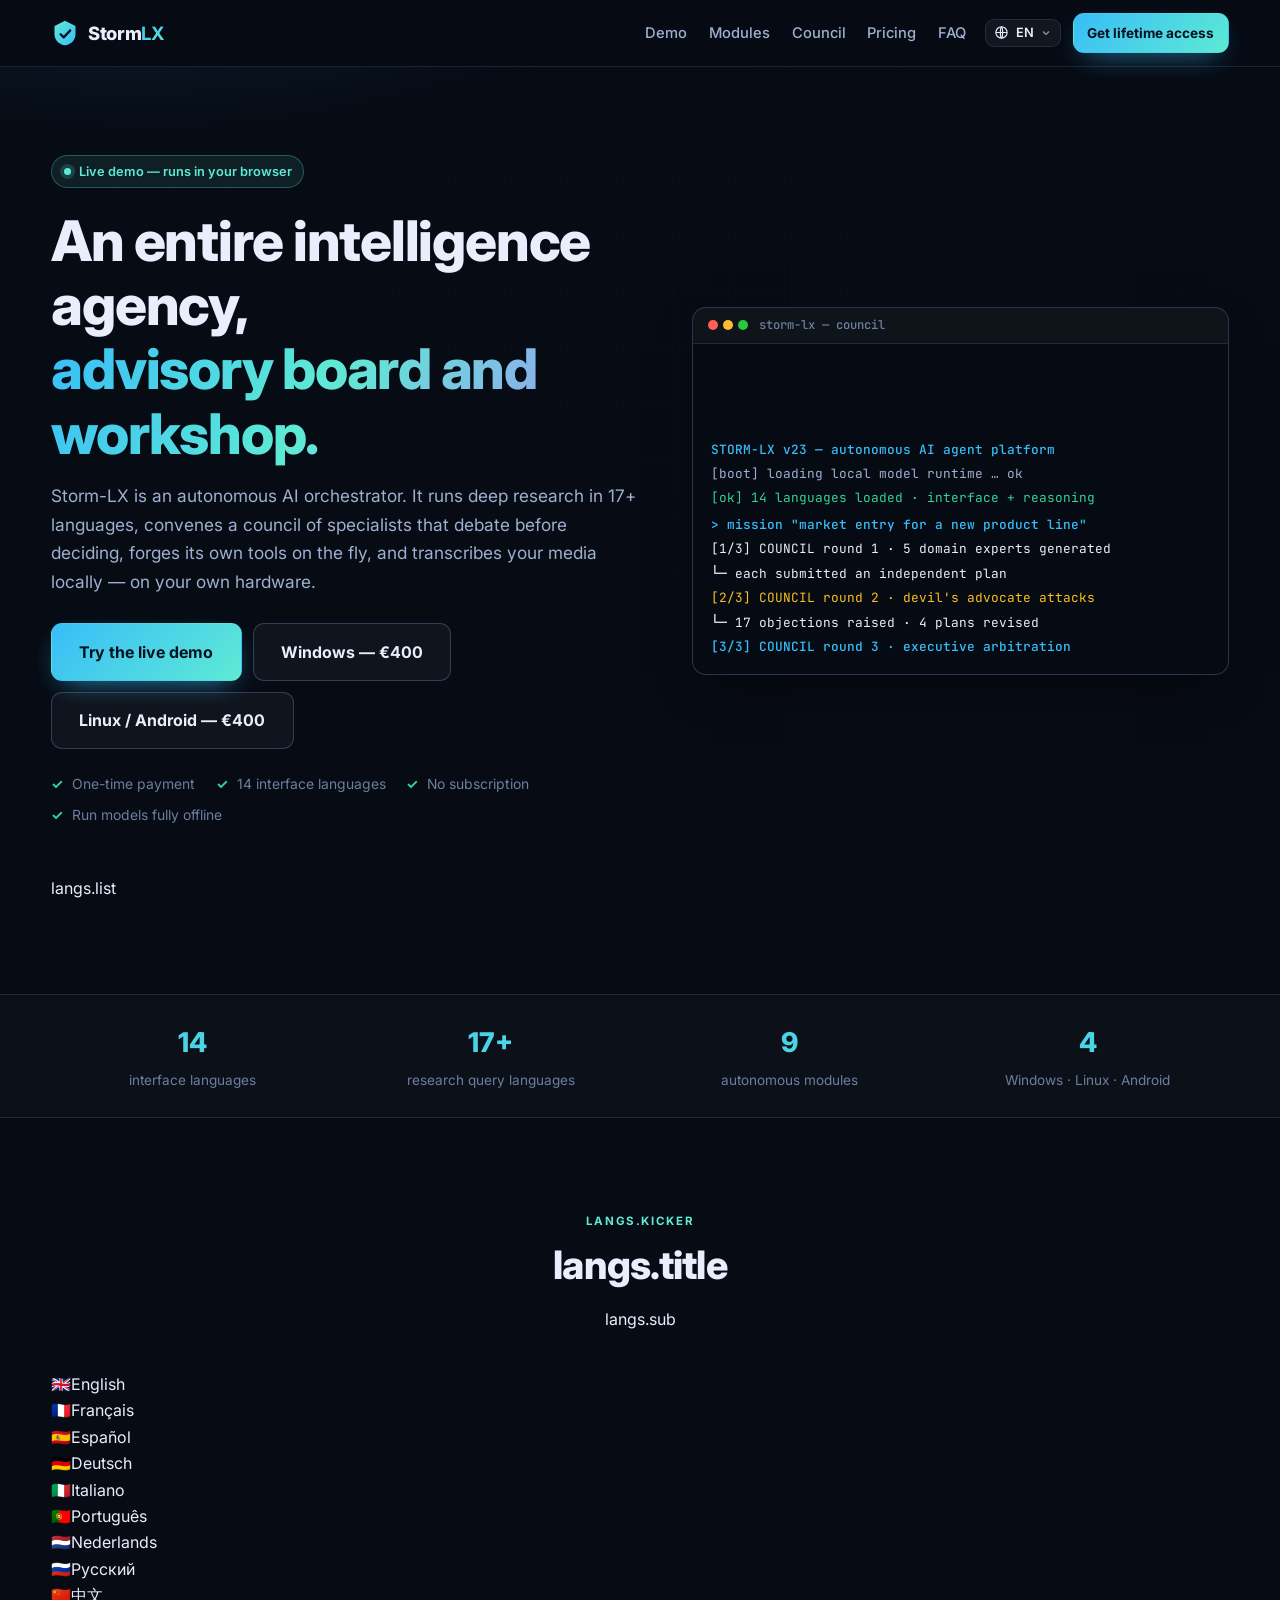
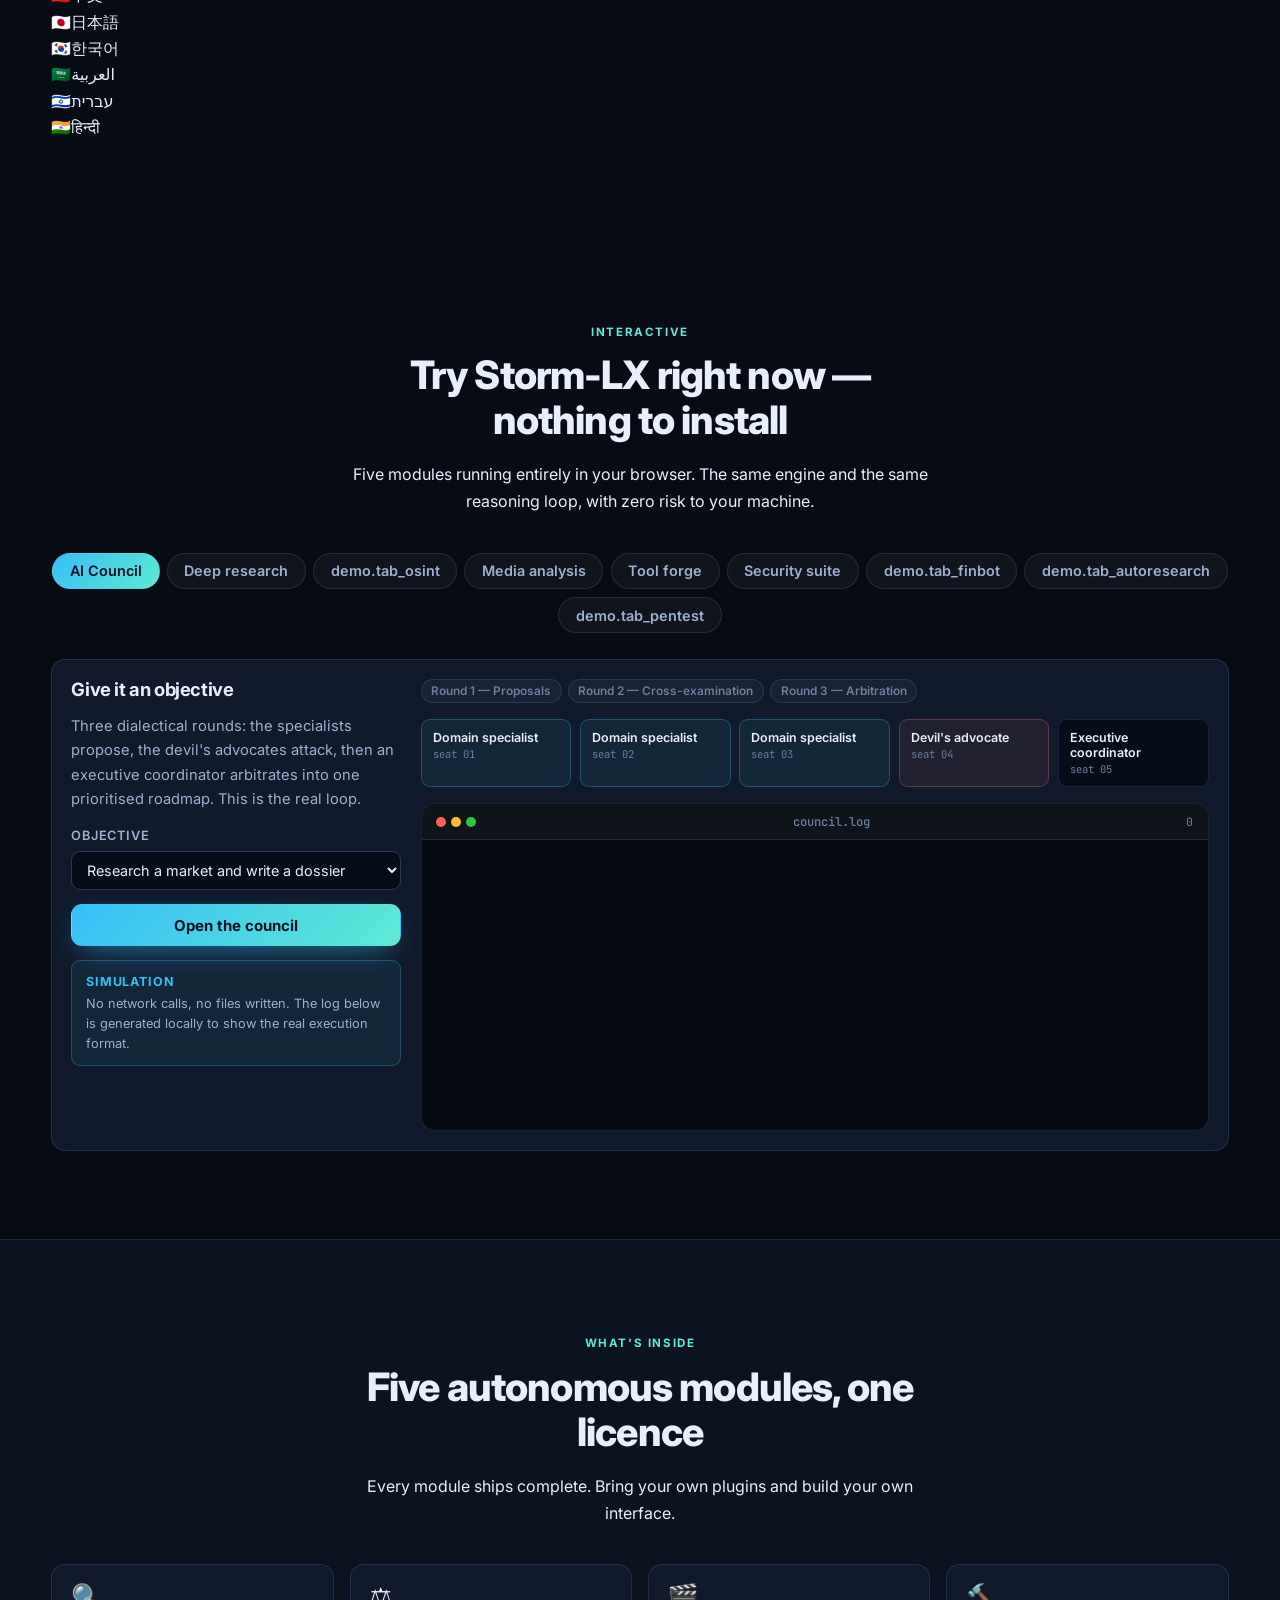
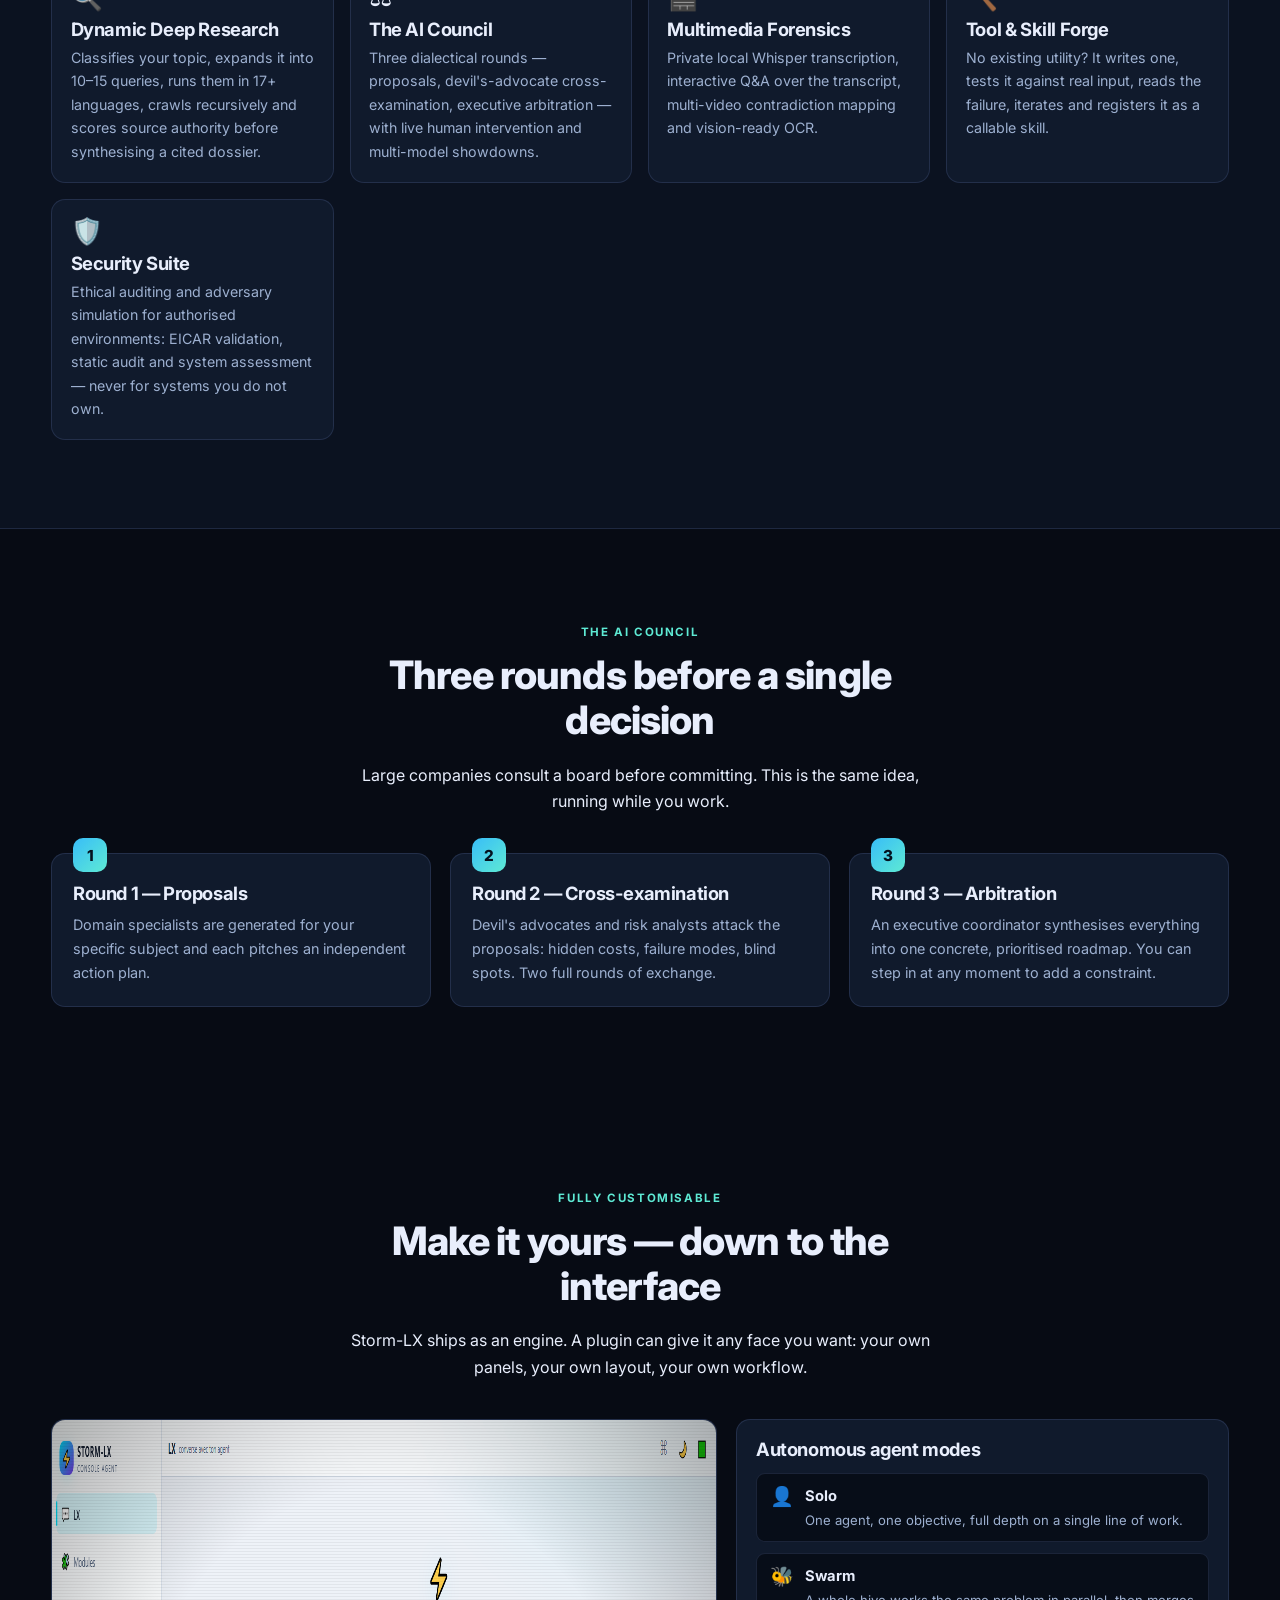
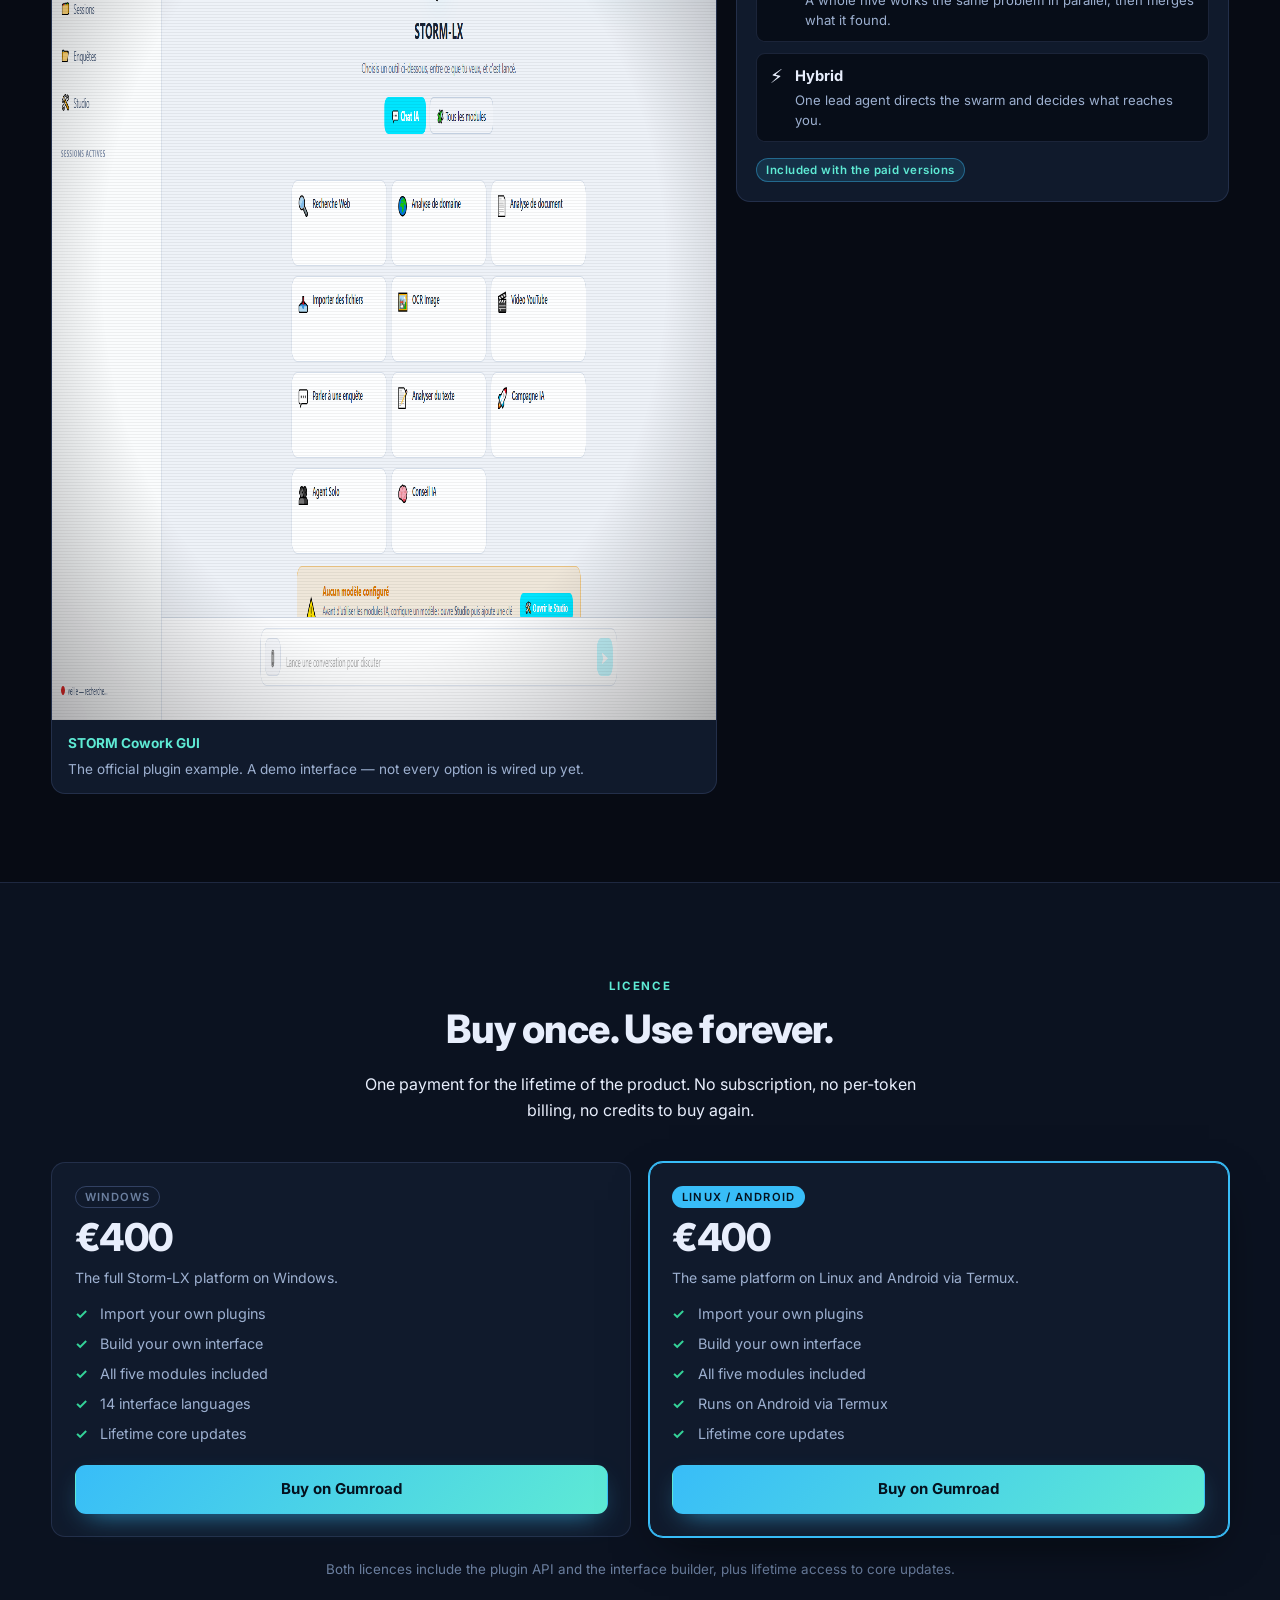
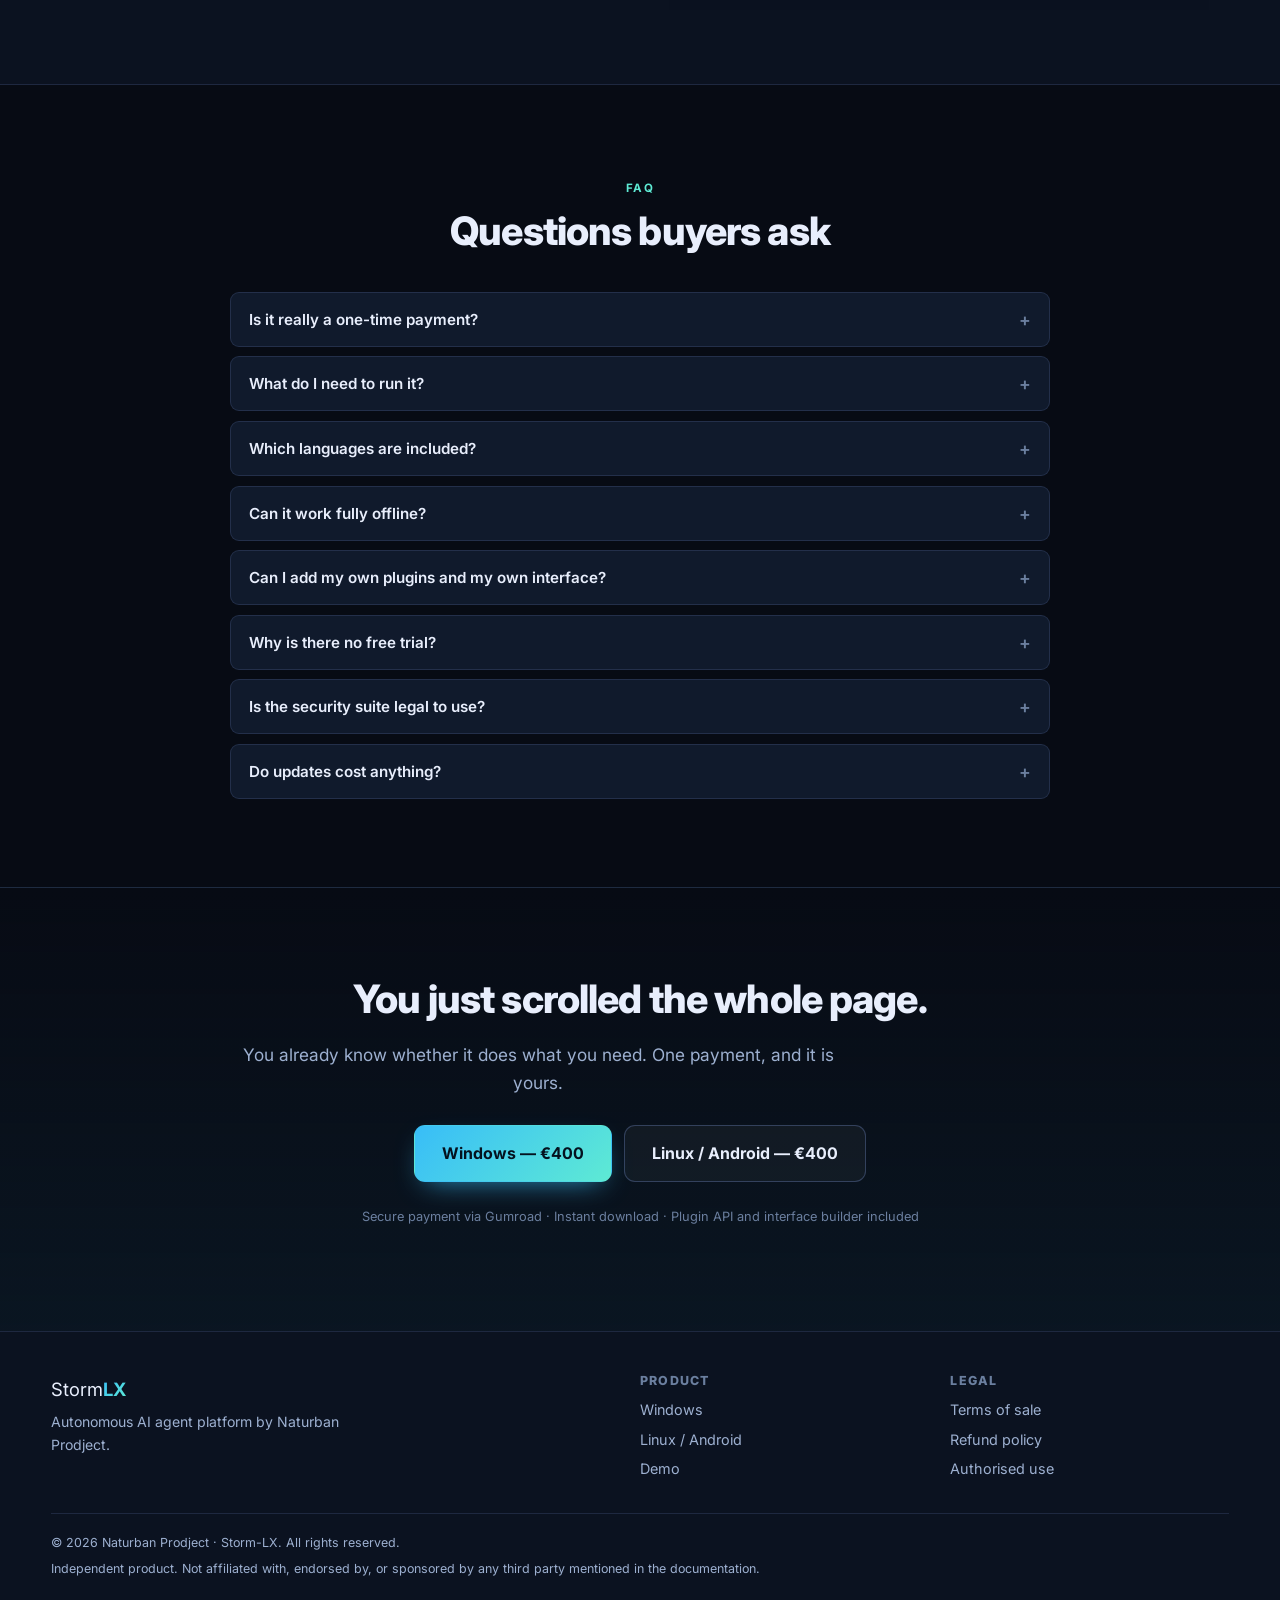
==== index.html @ 86a717bc "Translate new modules in 9 languages, add Karpati/no-fine-tuning copy and FAQ" ====
<!DOCTYPE html>
<html lang="en" dir="ltr">
<head>
<meta charset="utf-8">
<meta name="viewport" content="width=device-width, initial-scale=1, viewport-fit=cover">
<title>Storm-LX — Autonomous AI Agent Platform | Live Web Demo</title>
<meta name="description" content="Try Storm-LX in your browser: AI Council debates, deep research, transcript analysis and AV validation. 14 interface languages. One-time licence, Windows, Linux and Android.">
<meta name="theme-color" content="#070b14">
<link rel="canonical" href="https://storm-lx-demo.fdxc322.workers.dev/">

<meta property="og:type" content="website">
<meta property="og:title" content="Storm-LX — Autonomous AI Agent Platform">
<meta property="og:description" content="An autonomous AI orchestrator that researches, forges its own tools, transcribes and audits. 14 languages. Try the live web demo.">
<meta property="og:url" content="https://storm-lx-demo.fdxc322.workers.dev/">
<meta property="og:image" content="https://storm-lx-demo.fdxc322.workers.dev/assets/img/og.svg">
<meta name="twitter:card" content="summary_large_image">
<meta name="twitter:image" content="https://storm-lx-demo.fdxc322.workers.dev/assets/img/og.svg">

<script type="application/ld+json">
{
  "@context": "https://schema.org",
  "@type": "Product",
  "name": "Storm-LX — Autonomous AI Agent Platform",
  "description": "An autonomous AI orchestrator that researches, deliberates, forges tools, transcribes and audits media. 14 interface languages. Multi-agent modes Solo/Swarm/Hybrid. Plugin API.",
  "brand": { "@type": "Brand", "name": "Storm-LX" },
  "offers": {
    "@type": "Offer",
    "price": "400.00",
    "priceCurrency": "EUR",
    "availability": "https://schema.org/InStock",
    "url": "https://fdxcube.gumroad.com/l/zqgijq"
  },
  "aggregateRating": {
    "@type": "AggregateRating",
    "ratingValue": "5",
    "reviewCount": "1"
  }
}
</script>
<link rel="icon" href="assets/img/favicon.svg" type="image/svg+xml">
<link rel="preconnect" href="https://fonts.googleapis.com">
<link rel="preconnect" href="https://fonts.gstatic.com" crossorigin>
<link href="https://fonts.googleapis.com/css2?family=Inter:wght@400;500;600;700;800&family=JetBrains+Mono:wght@400;500&display=swap" rel="stylesheet">
<link rel="stylesheet" href="assets/css/style.css">

<script type="application/ld+json">
{
  "@context": "https://schema.org",
  "@type": "SoftwareApplication",
  "name": "Storm-LX",
  "applicationCategory": "DeveloperApplication",
  "operatingSystem": "Windows, Linux, Android (Termux)",
  "description": "Autonomous AI agent platform: deep research, AI Council, tool forge, multimedia transcription and authorised security auditing.",
  "offers": { "@type": "Offer", "price": "400", "priceCurrency": "EUR" }
}
</script>
</head>
<body>

<a class="skip" href="#demo">Skip to demo</a>

<!-- ============ HEADER ============ -->
<header class="site-header" id="top">
  <div class="wrap header-inner">
    <a class="brand" href="#top">
      <span class="brand-mark" aria-hidden="true">
        <svg viewBox="0 0 32 32" width="28" height="28"><path d="M16 2 4 8v9c0 7 5 12 12 13 7-1 12-6 12-13V8L16 2Z" fill="url(#g)"/><path d="M11 17.5 14.5 21 22 13" stroke="#04121f" stroke-width="2.6" fill="none" stroke-linecap="round" stroke-linejoin="round"/><defs><linearGradient id="g" x1="0" y1="0" x2="1" y2="1"><stop offset="0" stop-color="#5eead4"/><stop offset="1" stop-color="#38bdf8"/></linearGradient></defs></svg>
      </span>
      <span class="brand-text">Storm<b>LX</b></span>
    </a>

    <nav class="nav" id="nav">
      <a href="#demo" data-i18n="nav.demo">Demo</a>
      <a href="#modules" data-i18n="nav.modules">Modules</a>
      <a href="#council" data-i18n="nav.council">Council</a>
      <a href="#pricing" data-i18n="nav.pricing">Pricing</a>
      <a href="#faq" data-i18n="nav.faq">FAQ</a>
    </nav>

    <div class="header-actions">
      <!-- 14 languages: compact dropdown so it never overflows -->
      <div class="langdd" id="langDD">
        <button type="button" class="langdd-btn" id="langBtn" aria-haspopup="true" aria-expanded="false">
          <svg viewBox="0 0 24 24" width="15" height="15" fill="none" stroke="currentColor" stroke-width="1.8"><circle cx="12" cy="12" r="9"/><path d="M3 12h18M12 3c2.5 2.7 2.5 15.3 0 18M12 3c-2.5 2.7-2.5 15.3 0 18"/></svg>
          <span id="langNow">EN</span>
          <svg class="chev" viewBox="0 0 24 24" width="12" height="12" fill="none" stroke="currentColor" stroke-width="2.4"><path d="m6 9 6 6 6-6"/></svg>
        </button>
        <div class="langdd-menu" id="langMenu" role="menu" hidden></div>
      </div>
      <a class="btn btn-primary btn-sm" href="#pricing" data-i18n="nav.buy">Get lifetime access</a>
    </div>

    <button class="burger" id="burger" aria-label="Menu" aria-expanded="false"><span></span><span></span><span></span></button>
  </div>
</header>

<!-- ============ HERO ============ -->
<section class="hero">
  <div class="hero-glow" aria-hidden="true"></div>
  <div class="hero-grid" aria-hidden="true"></div>
  <div class="wrap hero-inner">
    <div class="hero-copy">
      <span class="pill"><span class="dot"></span> <span data-i18n="hero.badge">Live demo — runs in your browser</span></span>
      <h1>
        <span data-i18n="hero.title1">An entire intelligence agency,</span>
        <span class="grad" data-i18n="hero.title2">advisory board and workshop.</span>
      </h1>
      <p class="lede" data-i18n="hero.lede">Storm-LX is an autonomous AI orchestrator. It runs deep research in 17+ languages, convenes a council of specialists that debate before deciding, forges its own tools on the fly, and transcribes your media locally — on your own hardware.</p>
      <div class="hero-cta">
        <a class="btn btn-primary btn-lg" href="#demo" data-i18n="hero.cta1">Try the live demo</a>
        <a class="btn btn-ghost btn-lg" href="https://fdxcube.gumroad.com/l/zqgijq" target="_blank" rel="noopener">Windows — €400</a>
        <a class="btn btn-ghost btn-lg" href="https://fdxcube.gumroad.com/l/dtcjyf" target="_blank" rel="noopener">Linux / Android — €400</a>
      </div>
      <ul class="hero-badges">
        <li data-i18n="hero.b1">One-time payment</li>
        <li data-i18n="hero.b2">14 interface languages</li>
        <li data-i18n="hero.b3">No subscription</li>
        <li data-i18n="hero.b4">Run models fully offline</li>
      </ul>
    </div>

    <div class="hero-term" aria-hidden="true">
      <div class="term-window">
        <div class="term-bar">
          <span class="tb-dots"><i></i><i></i><i></i></span>
          <span class="tb-title">storm-lx — council</span>
        </div>
        <div class="term-body" id="heroTerm"></div>
      </div>
    </div>
    <p class="lang-list" data-i18n="langs.list">The 14 supported interface languages: English, Français, Español, Deutsch, Italiano, Português, Nederlands, Русский, 中文, 日本語, 한국어, العربية, עברית, हिन्दी.</p>
  </div>
</section>

<!-- ============ TRUST BAR ============ -->
<section class="trust">
  <div class="wrap trust-inner">
    <div class="trust-item"><strong>14</strong><span data-i18n="trust.langs">interface languages</span></div>
    <div class="trust-item"><strong>17+</strong><span data-i18n="trust.query">research query languages</span></div>
    <div class="trust-item"><strong>9</strong><span data-i18n="trust.mods">demo modules</span></div>
    <div class="trust-item"><strong>4</strong><span data-i18n="trust.os">Windows · Linux · Android</span></div>
  </div>
</section>

<!-- ============ LANGUAGES ============ -->
<section class="section" id="langs">
  <div class="wrap">
    <header class="section-head">
      <span class="kicker" data-i18n="langs.kicker">Storm-LX speaks your language</span>
      <h2 data-i18n="langs.title">14 interface languages — yours is one of them</h2>
      <p data-i18n="langs.sub">Every interface string is natively translated. No machine translation, no leftovers.</p>
    </header>
    <div class="lang-grid">
      <div class="lang-card"><span class="lang-flag">🇬🇧</span><span class="lang-native">English</span></div>
      <div class="lang-card"><span class="lang-flag">🇫🇷</span><span class="lang-native">Français</span></div>
      <div class="lang-card"><span class="lang-flag">🇪🇸</span><span class="lang-native">Español</span></div>
      <div class="lang-card"><span class="lang-flag">🇩🇪</span><span class="lang-native">Deutsch</span></div>
      <div class="lang-card"><span class="lang-flag">🇮🇹</span><span class="lang-native">Italiano</span></div>
      <div class="lang-card"><span class="lang-flag">🇵🇹</span><span class="lang-native">Português</span></div>
      <div class="lang-card"><span class="lang-flag">🇳🇱</span><span class="lang-native">Nederlands</span></div>
      <div class="lang-card"><span class="lang-flag">🇷🇺</span><span class="lang-native">Русский</span></div>
      <div class="lang-card"><span class="lang-flag">🇨🇳</span><span class="lang-native">中文</span></div>
      <div class="lang-card"><span class="lang-flag">🇯🇵</span><span class="lang-native">日本語</span></div>
      <div class="lang-card"><span class="lang-flag">🇰🇷</span><span class="lang-native">한국어</span></div>
      <div class="lang-card"><span class="lang-flag">🇸🇦</span><span class="lang-native">العربية</span></div>
      <div class="lang-card"><span class="lang-flag">🇮🇱</span><span class="lang-native">עברית</span></div>
      <div class="lang-card"><span class="lang-flag">🇮🇳</span><span class="lang-native">हिन्दी</span></div>
    </div>
  </div>
</section>

<!-- ============ LIVE DEMO ============ -->
<section class="section" id="demo">
  <div class="wrap">
    <header class="section-head">
      <span class="kicker" data-i18n="demo.kicker">Interactive</span>
      <h2 data-i18n="demo.title">Try Storm-LX right now — nothing to install</h2>
      <p data-i18n="demo.sub">Nine modules running entirely in your browser. The same engine and the same reasoning loop, with zero risk to your machine.</p>
    </header>

    <div class="tabs" role="tablist" id="demoTabs">
      <button class="tab active" role="tab" data-tab="council" data-i18n="demo.tab1">AI Council</button>
      <button class="tab" role="tab" data-tab="research" data-i18n="demo.tab2">Deep research</button>
      <button class="tab" role="tab" data-tab="osint" data-i18n="demo.tab_osint">OSINT tools</button>
      <button class="tab" role="tab" data-tab="media" data-i18n="demo.tab3">Media analysis</button>
      <button class="tab" role="tab" data-tab="forge" data-i18n="demo.tab4">Tool forge</button>
      <button class="tab" role="tab" data-tab="security" data-i18n="demo.tab5">Security suite</button>
      <button class="tab" role="tab" data-tab="finbot" data-i18n="demo.tab_finbot">FinBot</button>
      <button class="tab" role="tab" data-tab="autoresearch" data-i18n="demo.tab_autoresearch">AutoResearch</button>
      <button class="tab" role="tab" data-tab="pentest" data-i18n="demo.tab_pentest">Pentest Trainer</button>
    </div>

    <!-- ---- AI COUNCIL ---- -->
    <div class="panel active" id="panel-council">
      <div class="panel-grid">
        <div class="panel-side">
          <h3 data-i18n="council.h3">Give it an objective</h3>
          <p class="muted" data-i18n="council.p">Three dialectical rounds: the specialists propose, the devil's advocates attack, then an executive coordinator arbitrates into one prioritised roadmap. This is the real loop.</p>
          <label class="field">
            <span data-i18n="council.label">Objective</span>
            <select id="councilSelect">
              <option value="research" data-i18n="council.o1">Research a market and write a dossier</option>
              <option value="audit" data-i18n="council.o2">Audit a system and rank the risks</option>
              <option value="media" data-i18n="council.o3">Analyse a recording and prepare a brief</option>
              <option value="spend" data-i18n="council.o4">Decide on a budget allocation</option>
            </select>
          </label>
          <button class="btn btn-primary btn-block" id="runCouncil" data-i18n="council.run">Open the council</button>
          <div class="note note-info">
            <strong data-i18n="council.noteTitle">Simulation</strong>
            <span data-i18n="council.note">No network calls, no files written. The log below is generated locally to show the real execution format.</span>
          </div>
        </div>
        <div class="panel-main">
          <div class="round-strip" id="roundStrip"></div>
          <div class="council" id="councilCards"></div>
          <div class="log-window">
            <div class="log-bar"><span class="tb-dots"><i></i><i></i><i></i></span><span class="tb-title">council.log</span><span class="log-count" id="logCount">0</span></div>
            <div class="log-body" id="councilLog" aria-live="polite"></div>
          </div>
        </div>
      </div>
    </div>

    <!-- ---- DEEP RESEARCH ---- -->
    <div class="panel" id="panel-research">
      <div class="panel-grid">
        <div class="panel-side">
          <h3 data-i18n="research.h3">Research that never loops</h3>
          <p class="muted" data-i18n="research.p">Storm-LX classifies the domain, expands your question into 10–15 specialised queries, translates them into 17+ languages, crawls recursively, then scores authority and strips duplicates.</p>
          <label class="field">
            <span data-i18n="research.label">Topic or domain</span>
            <input type="text" id="researchTarget" value="renewable energy subsidies" spellcheck="false">
          </label>
          <button class="btn btn-primary btn-block" id="runResearch" data-i18n="research.run">Start research</button>
          <div class="note note-warn">
            <strong data-i18n="research.noteTitle">Fictional data</strong>
            <span data-i18n="research.note">Results below are randomly generated placeholders so the demo stays offline and lawful. The desktop version queries live sources.</span>
          </div>
        </div>
        <div class="panel-main">
          <div class="pipeline" id="pipeline"></div>
          <div class="osint-out" id="researchOut"></div>
        </div>
      </div>
    </div>

    <!-- ---- MEDIA ---- -->
    <div class="panel" id="panel-media">
      <div class="panel-grid">
        <div class="panel-side">
          <h3 data-i18n="media.h3">Real transcript analysis</h3>
          <p class="muted" data-i18n="media.p">Paste any transcript and the statistics below are computed for real in your browser. In the desktop build this is where you drop an audio or video file and Whisper transcribes it locally.</p>
          <label class="field">
            <span data-i18n="media.label">Transcript</span>
            <textarea id="mediaInput" rows="9" spellcheck="false"></textarea>
          </label>
          <button class="btn btn-primary btn-block" id="runMedia" data-i18n="media.run">Analyse transcript</button>
          <button class="btn btn-ghost btn-block" id="speakMedia" data-i18n="media.speak">▶ Read it aloud</button>
          <button class="btn btn-ghost btn-block" id="stopMedia" disabled data-i18n="media.stop">■ Stop</button>
          <button class="btn btn-ghost btn-block" id="mediaSample" data-i18n="media.sample">Load sample</button>
        </div>
        <div class="panel-main">
          <div class="media-stats" id="mediaStats"></div>
          <div class="script-box"><div class="log-bar"><span class="tb-title">analysis</span></div><div id="mediaReport" class="script"></div></div>
        </div>
      </div>
    </div>

    <!-- ---- TOOL FORGE ---- -->
    <div class="panel" id="panel-forge">
      <div class="panel-grid">
        <div class="panel-side">
          <h3 data-i18n="forge.h3">It builds its own tools</h3>
          <p class="muted" data-i18n="forge.p">Need a parser or an automation script that does not exist? Storm-LX writes it, runs it against real input, reads the failure output, and iterates until it works — then registers it.</p>
          <label class="field">
            <span data-i18n="forge.label">Tool you need</span>
            <input type="text" id="forgeTarget" value="parse a bank statement PDF into CSV" spellcheck="false">
          </label>
          <button class="btn btn-primary btn-block" id="runForge" data-i18n="forge.run">Forge the tool</button>
          <div class="note note-info">
            <strong data-i18n="forge.noteTitle">Simulation</strong>
            <span data-i18n="forge.note">Nothing is compiled or executed here. The log shows the real write / test / repair / register sequence.</span>
          </div>
        </div>
        <div class="panel-main">
          <div class="forge-stage" id="forgeStage"></div>
          <div class="log-window">
            <div class="log-bar"><span class="tb-dots"><i></i><i></i><i></i></span><span class="tb-title">forge.log</span></div>
            <div class="log-body" id="forgeLog" aria-live="polite"></div>
          </div>
        </div>
      </div>
    </div>

    <!-- ---- SECURITY ---- -->
    <div class="panel" id="panel-security">
      <div class="panel-grid">
        <div class="panel-side">
          <h3 data-i18n="sec.h3">Prove your defences react</h3>
          <p class="muted" data-i18n="sec.p">The suite ships an EICAR generator: the 68-byte industry-standard string every compliant antivirus must detect. The hash below is computed live, in this page, right now.</p>
          <button class="btn btn-primary btn-block" id="runEicar" data-i18n="sec.run">Compute test vector</button>
          <div class="note note-safe">
            <strong data-i18n="sec.noteTitle">100% harmless</strong>
            <span data-i18n="sec.note">The EICAR string contains no malicious code. It exists precisely so it is safe to handle. Deploy it only on systems you are authorised to test.</span>
          </div>
          <div class="sec-split"></div>
          <h3 data-i18n="sec.h4">Static audit</h3>
          <p class="muted" data-i18n="sec.p4">Paste any snippet for a real pattern-based audit. Nothing is uploaded.</p>
          <label class="field">
            <span data-i18n="sec.label">Your code</span>
            <textarea id="auditInput" rows="7" spellcheck="false"></textarea>
          </label>
          <button class="btn btn-ghost btn-block" id="runAudit" data-i18n="sec.audit">Audit snippet</button>
        </div>
        <div class="panel-main">
          <div class="eicar-out" id="eicarOut"></div>
          <div class="audit-out" id="auditOut"></div>
        </div>
      </div>
    </div>

    <!-- ---- OSINT TOOLS ---- -->
    <div class="panel" id="panel-osint">
      <div class="panel-grid">
        <div class="panel-side">
          <h3 data-i18n="osint.h3">Map the public surface</h3>
          <p class="muted" data-i18n="osint.p">Username, domain, email and image footprinting. Storm-LX pivots across data sources, enriches every hit, and links identities the way an investigator does - but ten times faster.</p>
          <label class="field">
            <span data-i18n="osint.label">Target (handle, domain or email)</span>
            <input type="text" id="osintTarget" value="acme-corp.example" spellcheck="false">
          </label>
          <button class="btn btn-primary btn-block" id="runOsint" data-i18n="osint.run">Scan public surface</button>
          <div class="note note-info">
            <strong data-i18n="osint.noteTitle">Simulation</strong>
            <span data-i18n="osint.note">No real queries leave this page. The output mirrors the desktop format.</span>
          </div>
        </div>
        <div class="panel-main">
          <div class="osint-out" id="osintOut"></div>
        </div>
      </div>
    </div>

    <!-- ---- FINBOT ---- -->
    <div class="panel" id="panel-finbot">
      <div class="panel-grid">
        <div class="panel-side">
          <h3 data-i18n="finbot.h3">Markets, on autopilot, safely</h3>
          <p class="muted" data-i18n="finbot.p">Paper-trade a strategy, size positions with hard risk limits, detect regime changes and get a full audit trail. Built for research, not for YOLO trading.</p>
          <label class="field">
            <span data-i18n="finbot.label">Strategy</span>
            <select id="finbotSelect">
              <option value="momentum" data-i18n="finbot.o1">Momentum (20-day breakout)</option>
              <option value="meanrev" data-i18n="finbot.o2">Mean reversion (RSI)</option>
              <option value="arbitrage" data-i18n="finbot.o3">Cross-exchange arbitrage</option>
            </select>
          </label>
          <button class="btn btn-primary btn-block" id="runFinbot" data-i18n="finbot.run">Run paper session</button>
          <div class="note note-warn">
            <strong data-i18n="finbot.noteTitle">Paper only</strong>
            <span data-i18n="finbot.note">No real orders are ever sent. Educational research tool.</span>
          </div>
        </div>
        <div class="panel-main">
          <div class="finbot-out" id="finbotOut"></div>
        </div>
      </div>
    </div>

    <!-- ---- AUTORESEARCH CODE ---- -->
    <div class="panel" id="panel-autoresearch">
      <div class="panel-grid">
        <div class="panel-side">
          <h3 data-i18n="code.h3">AutoResearch Code — improve any code you can access</h3>
          <p class="muted" data-i18n="code.p">Like the Karpati auto-improvement idea: point it at any code you have access to — your own software, a library you may modify, a fork you own — and it studies the codebase, proposes better versions, rewrites them and re-tests them. This is still an experimental module, which is exactly why it is offered as its own option.</p>
          <label class="field">
            <span data-i18n="code.label">Repository path</span>
            <input type="text" id="codeTarget" value="storm-lx/" spellcheck="false">
          </label>
          <label class="field">
            <span data-i18n="code.label2">Question</span>
            <input type="text" id="codeQ" value="Where is the plugin loader?" spellcheck="false">
          </label>
          <button class="btn btn-primary btn-block" id="runCode" data-i18n="code.run">Search codebase</button>
          <div class="note note-info">
            <strong data-i18n="code.noteTitle">Experimental — local only</strong>
            <span data-i18n="code.note">Experimental module. Nothing is uploaded: the analysis runs locally, on code you already have the right to read.</span>
          </div>
        </div>
        <div class="panel-main">
          <div class="code-out" id="codeOut"></div>
        </div>
      </div>
    </div>

    <!-- ---- PENTEST TRAINER ---- -->
    <div class="panel" id="panel-pentest">
      <div class="panel-grid">
        <div class="panel-side">
          <h3 data-i18n="pt.h3">Train safely, on your own lab</h3>
          <p class="muted" data-i18n="pt.p">Step-by-step attack and defence drills against a sandbox you own. Scoring, hints and the debrief are pre-configured: no fine-tuning and no dataset to prepare. No live targeting.</p>
          <label class="field">
            <span data-i18n="pt.label">Drill</span>
            <select id="pentestSelect">
              <option value="recon" data-i18n="pt.o1">Reconnaissance on your own network</option>
              <option value="web" data-i18n="pt.o2">Web app scanning (DVWA-style)</option>
              <option value="privesc" data-i18n="pt.o3">Privilege escalation in a VM</option>
            </select>
          </label>
          <button class="btn btn-primary btn-block" id="runPentest" data-i18n="pt.run">Start drill</button>
          <div class="note note-info">
            <strong data-i18n="pt.fine">No fine-tuning needed</strong>
            <span data-i18n="pt.fineNote">Drills, scoring, hints and the debrief are pre-configured: nothing to train, no dataset to prepare.</span>
          </div>
          <div class="note note-safe">
            <strong data-i18n="pt.noteTitle">Authorised use only</strong>
            <span data-i18n="pt.note">Drills run against a sandbox. Test only what you own or are authorised to test.</span>
          </div>
        </div>
        <div class="panel-main">
          <div class="pentest-out" id="pentestOut"></div>
        </div>
      </div>
    </div>

  </div>
</section>

<!-- ============ MODULES ============ -->
<section class="section section-alt" id="modules">
  <div class="wrap">
    <header class="section-head">
      <span class="kicker" data-i18n="mod.kicker">What's inside</span>
      <h2 data-i18n="mod.title">Nine autonomous modules, one licence</h2>
      <p data-i18n="mod.sub">Every module ships complete. Bring your own plugins and build your own interface.</p>
    </header>
    <div class="mod-grid" id="modGrid"></div>
  </div>
</section>

<!-- ============ HOW THE COUNCIL WORKS ============ -->
<section class="section" id="council">
  <div class="wrap">
    <header class="section-head">
      <span class="kicker" data-i18n="how.kicker">The AI Council</span>
      <h2 data-i18n="how.title">Three rounds before a single decision</h2>
      <p data-i18n="how.sub">Large companies consult a board before committing. This is the same idea, running while you work.</p>
    </header>
    <div class="steps">
      <div class="step">
        <div class="step-n">1</div>
        <h3 data-i18n="how.s1h">Round 1 — Proposals</h3>
        <p data-i18n="how.s1p">Domain specialists are generated for your specific subject and each pitches an independent action plan.</p>
      </div>
      <div class="step">
        <div class="step-n">2</div>
        <h3 data-i18n="how.s2h">Round 2 — Cross-examination</h3>
        <p data-i18n="how.s2p">Devil's advocates and risk analysts attack the proposals: hidden costs, failure modes, blind spots. Two full rounds of exchange.</p>
      </div>
      <div class="step">
        <div class="step-n">3</div>
        <h3 data-i18n="how.s3h">Round 3 — Arbitration</h3>
        <p data-i18n="how.s3p">An executive coordinator synthesises everything into one concrete, prioritised roadmap. You can step in at any moment to add a constraint.</p>
      </div>
    </div>
  </div>
</section>

<!-- ============ PERSONNALISATION ============ -->
<section class="section" id="custom">
  <div class="wrap">
    <header class="section-head">
      <span class="kicker" data-i18n="cus.kicker">Fully customisable</span>
      <h2 data-i18n="cus.title">Make it yours — down to the interface</h2>
      <p data-i18n="cus.sub">Storm-LX ships as an engine. A plugin can give it any face you want: your own panels, your own layout, your own workflow.</p>
    </header>

    <div class="cus-grid">
      <figure class="cus-shot">
        <img src="assets/img/storm-cowork.png" alt="STORM Cowork GUI — official plugin example" width="1600" height="900">
        <figcaption>
          <strong data-i18n="cus.shot.t">STORM Cowork GUI</strong>
          <span data-i18n="cus.cap">The official plugin example. A demo interface — not every option is wired up yet.</span>
        </figcaption>
      </figure>

      <div class="cus-side">
        <h3 data-i18n="cus.modes">Autonomous agent modes</h3>
        <div class="mode-list">
          <div class="mode">
            <span class="mode-ico">👤</span>
            <div>
              <div class="mode-n" data-i18n="cus.m1">Solo</div>
              <div class="mode-d" data-i18n="cus.m1d">One agent, one objective, full depth on a single line of work.</div>
            </div>
          </div>
          <div class="mode">
            <span class="mode-ico">🐝</span>
            <div>
              <div class="mode-n" data-i18n="cus.m2">Swarm</div>
              <div class="mode-d" data-i18n="cus.m2d">A whole hive works the same problem in parallel, then merges what it found.</div>
            </div>
          </div>
          <div class="mode">
            <span class="mode-ico">⚡</span>
            <div>
              <div class="mode-n" data-i18n="cus.m3">Hybrid</div>
              <div class="mode-d" data-i18n="cus.m3d">One lead agent directs the swarm and decides what reaches you.</div>
            </div>
          </div>
        </div>
        <span class="paid-badge" data-i18n="cus.paid">Included with the paid versions</span>
      </div>
    </div>
  </div>
</section>

<!-- ============ PRICING ============ -->
<section class="section section-alt" id="pricing">
  <div class="wrap">
    <header class="section-head">
      <span class="kicker" data-i18n="lic.kicker">Licence</span>
      <h2 data-i18n="lic.title">Buy once. Use forever.</h2>
      <p data-i18n="lic.sub">One payment for the lifetime of the product. No subscription, no per-token billing, no credits to buy again.</p>
    </header>

    <div class="lic-grid">
      <div class="lic-card">
        <div class="lic-badge" data-i18n="lic.win.b">Windows</div>
        <div class="lic-price"><span class="cur">€</span>400</div>
        <p class="muted" data-i18n="lic.win.p">The full Storm-LX platform on Windows.</p>
        <ul class="ticks" data-i18n="lic.win.ticks"></ul>
        <a class="btn btn-primary btn-block" href="https://fdxcube.gumroad.com/l/zqgijq" target="_blank" rel="noopener" data-i18n="lic.buy">Buy on Gumroad</a>
      </div>

      <div class="lic-card lic-card--best">
        <div class="lic-badge lic-badge--best" data-i18n="lic.and.b">Linux / Android</div>
        <div class="lic-price"><span class="cur">€</span>400</div>
        <p class="muted" data-i18n="lic.and.p">The same platform on Linux and Android via Termux.</p>
        <ul class="ticks" data-i18n="lic.and.ticks"></ul>
        <a class="btn btn-primary btn-block" href="https://fdxcube.gumroad.com/l/dtcjyf" target="_blank" rel="noopener" data-i18n="lic.buy">Buy on Gumroad</a>
      </div>
    </div>

    <p class="center-note" data-i18n="lic.note">Both licences include the plugin API and the interface builder, plus lifetime access to core updates.</p>
  </div>
</section>

<!-- ============ FAQ ============ -->
<section class="section" id="faq">
  <div class="wrap narrow">
    <header class="section-head">
      <span class="kicker">FAQ</span>
      <h2 data-i18n="faq.title">Questions buyers ask</h2>
    </header>
    <div class="faq" id="faqList"></div>
  </div>
</section>

<!-- ============ FINAL CTA ============ -->
<section class="section cta-section">
  <div class="wrap narrow center">
    <h2 data-i18n="cta.title">You just scrolled the whole page.</h2>
    <p class="lede" data-i18n="cta.sub">You already know whether it does what you need. One payment, and it is yours.</p>
    <div class="hero-cta">
      <a class="btn btn-primary btn-lg" href="https://fdxcube.gumroad.com/l/zqgijq" target="_blank" rel="noopener">Windows — €400</a>
      <a class="btn btn-ghost btn-lg" href="https://fdxcube.gumroad.com/l/dtcjyf" target="_blank" rel="noopener">Linux / Android — €400</a>
    </div>
    <p class="micro" data-i18n="cta.micro">Secure payment via Gumroad · Instant download · Plugin API and interface builder included</p>
  </div>
</section>

<!-- ============ FOOTER ============ -->
<footer class="site-footer">
  <div class="wrap footer-inner">
    <div class="footer-col">
      <span class="brand-text">Storm<b>LX</b></span>
      <p class="muted" data-i18n="foot.tag">Autonomous AI agent platform by Naturban Prodject.</p>
    </div>
    <div class="footer-col">
      <h4 data-i18n="foot.prod">Product</h4>
      <a href="https://fdxcube.gumroad.com/l/zqgijq" target="_blank" rel="noopener">Windows</a>
      <a href="https://fdxcube.gumroad.com/l/dtcjyf" target="_blank" rel="noopener">Linux / Android</a>
      <a href="#demo" data-i18n="nav.demo">Live demo</a>
    </div>
    <div class="footer-col">
      <h4 data-i18n="foot.legal">Legal</h4>
      <a href="#" data-legal="terms" data-i18n="foot.terms">Terms of sale</a>
      <a href="#" data-legal="refund" data-i18n="foot.refund">Refund policy</a>
      <a href="#" data-legal="use" data-i18n="foot.use">Authorised use</a>
    </div>
  </div>
  <div class="wrap footer-bottom">
    <p class="muted" data-i18n="foot.rights">© YEAR Naturban Prodject · Storm-LX. All rights reserved.</p>
    <p class="muted" data-i18n="foot.disc">Independent product. Not affiliated with, endorsed by, or sponsored by any third party mentioned in the documentation.</p>
  </div>
</footer>

<!-- ============ LEGAL MODAL ============ -->
<div class="modal" id="legalModal" hidden>
  <div class="modal-box" role="dialog" aria-modal="true" aria-labelledby="modalTitle">
    <button class="modal-close" id="modalClose" aria-label="Close">✕</button>
    <h3 id="modalTitle"></h3>
    <div id="modalBody"></div>
  </div>
</div>

<script src="assets/js/i18n.js"></script>
<script src="assets/js/app.js"></script>
</body>
</html>
---- assets/css/style.css ----
/* ============================================================
   Storm-LX — demo site
   ============================================================ */
:root{
  --bg:#070b14;
  --bg-2:#0b1220;
  --bg-3:#101a2c;
  --line:rgba(148,178,255,.14);
  --line-2:rgba(148,178,255,.26);
  --txt:#e8eefc;
  --txt-2:#9db0d0;
  --txt-3:#6b7f9f;
  --brand:#38bdf8;
  --brand-2:#5eead4;
  --accent:#a78bfa;
  --ok:#34d399;
  --warn:#fbbf24;
  --bad:#f87171;
  --r:14px;
  --r-sm:9px;
  --shadow:0 18px 50px -20px rgba(0,0,0,.8);
  --mono:"JetBrains Mono",ui-monospace,SFMono-Regular,Consolas,monospace;
}

*,*::before,*::after{box-sizing:border-box}
html{scroll-behavior:smooth;scroll-padding-top:78px;-webkit-text-size-adjust:100%;overflow-x:clip}
body{
  margin:0;background:var(--bg);color:var(--txt);
  font-family:Inter,system-ui,-apple-system,"Segoe UI",Roboto,sans-serif;
  font-size:16px;line-height:1.65;-webkit-font-smoothing:antialiased;
  overflow-x:hidden;
}
img,svg{max-width:100%}
a{color:var(--brand-2);text-decoration:none}
a:hover{text-decoration:underline}
h1,h2,h3,h4{line-height:1.15;margin:0 0 .5em;letter-spacing:-.022em;font-weight:800}
h1{font-size:clamp(2rem,5.2vw,3.5rem)}
h2{font-size:clamp(1.6rem,3.6vw,2.45rem)}
h3{font-size:1.15rem;font-weight:700}
p{margin:0 0 1rem}
.muted{color:var(--txt-2)}
.micro{font-size:.8rem;color:var(--txt-3)}
.center{text-align:center}
.wrap{width:min(1200px,92vw);margin-inline:auto}
.wrap.narrow{width:min(820px,92vw)}
/* Visually hidden without creating scrollable overflow (critical for RTL,
   where overflow on the left IS scrollable and would blow up the page width) */
.skip{
  position:absolute;width:1px;height:1px;padding:0;margin:-1px;overflow:hidden;
  clip:rect(0 0 0 0);clip-path:inset(50%);white-space:nowrap;border:0;
}
.skip:focus{
  position:fixed;inset-block-start:12px;inset-inline-start:12px;
  width:auto;height:auto;margin:0;clip:auto;clip-path:none;
  background:var(--brand);color:#04121f;padding:8px 14px;border-radius:8px;z-index:999;
}

/* ---------- buttons ---------- */
.btn{
  display:inline-flex;align-items:center;justify-content:center;gap:.5em;
  padding:.72em 1.3em;border-radius:11px;font-weight:700;font-size:.94rem;
  border:1px solid transparent;cursor:pointer;text-align:center;
  transition:transform .14s, box-shadow .2s, background .2s, border-color .2s;
  white-space:nowrap;font-family:inherit;
}
.btn:hover{text-decoration:none;transform:translateY(-1px)}
.btn:disabled{opacity:.42;cursor:not-allowed;transform:none}
.btn-sm{padding:.55em 1em;font-size:.85rem}
.btn-lg{padding:.9em 1.7em;font-size:1rem}
.btn-block{width:100%;display:flex}
.btn-primary{
  background:linear-gradient(135deg,var(--brand),var(--brand-2));
  color:#04121f;box-shadow:0 10px 28px -12px rgba(56,189,248,.8);
}
.btn-primary:hover{box-shadow:0 16px 36px -12px rgba(56,189,248,.95)}
.btn-ghost{background:rgba(255,255,255,.04);border-color:var(--line-2);color:var(--txt)}
.btn-ghost:hover{background:rgba(255,255,255,.09);border-color:var(--brand)}
.btn-danger{background:rgba(248,113,113,.12);border-color:rgba(248,113,113,.4);color:var(--bad)}

/* ---------- header ---------- */
.site-header{
  position:sticky;top:0;z-index:60;
  background:rgba(7,11,20,.78);backdrop-filter:blur(14px);
  border-bottom:1px solid var(--line);
}
.header-inner{display:flex;align-items:center;gap:1.2rem;height:66px}
.brand{display:flex;align-items:center;gap:.55rem;color:var(--txt);font-weight:800;letter-spacing:-.02em}
.brand:hover{text-decoration:none}
.brand-mark{display:grid;place-items:center}
.brand-text{font-size:1.15rem}
.brand-text b{background:linear-gradient(135deg,var(--brand),var(--brand-2));-webkit-background-clip:text;background-clip:text;color:transparent}
.nav{display:flex;gap:1.35rem;margin-inline-start:auto}
.nav a{color:var(--txt-2);font-size:.92rem;font-weight:500}
.nav a:hover{color:var(--txt);text-decoration:none}
.header-actions{display:flex;align-items:center;gap:.7rem}

/* ---- language dropdown (14 languages) ---- */
.langdd{position:relative}
.langdd-btn{
  display:flex;align-items:center;gap:.4rem;background:rgba(255,255,255,.05);
  border:1px solid var(--line);border-radius:9px;color:var(--txt);cursor:pointer;
  padding:.45em .65em;font:600 .8rem Inter,sans-serif;transition:.16s;
}
.langdd-btn:hover{border-color:var(--brand);color:var(--brand-2)}
.langdd-btn .chev{transition:.2s;opacity:.6}
.langdd.open .langdd-btn{border-color:var(--brand)}
.langdd.open .langdd-btn .chev{transform:rotate(180deg)}
.langdd-menu{
  position:absolute;inset-block-start:calc(100% + 8px);inset-inline-end:0;z-index:70;
  display:grid;grid-template-columns:repeat(2,minmax(140px,1fr));gap:2px;
  background:var(--bg-2);border:1px solid var(--line-2);border-radius:12px;
  padding:6px;box-shadow:var(--shadow);width:max-content;max-width:min(92vw,340px);
  max-height:min(70vh,420px);overflow-y:auto;
}
.langdd-menu[hidden]{display:none}
.langdd-menu button{
  display:flex;align-items:center;gap:.55rem;background:none;border:0;color:var(--txt-2);
  font:500 .85rem Inter,sans-serif;padding:.5em .6em;border-radius:8px;cursor:pointer;
  text-align:start;transition:.13s;white-space:nowrap;
}
.langdd-menu button:hover{background:rgba(255,255,255,.07);color:var(--txt)}
.langdd-menu button.active{background:var(--brand);color:#04121f;font-weight:700}
.langdd-menu .flag{font-size:1rem;line-height:1;flex-shrink:0;width:1.2em}
.langdd-note{
  grid-column:1/-1;font-size:.7rem;line-height:1.45;color:var(--txt-3);
  padding:.6em .6em .3em;border-top:1px solid var(--line);margin-top:.2rem;
}

.burger{display:none;background:none;border:1px solid var(--line);border-radius:9px;width:40px;height:38px;cursor:pointer;padding:9px}
.burger span{display:block;height:2px;background:var(--txt);border-radius:2px;margin:3px 0}

/* ---------- hero ---------- */
.hero{position:relative;padding:clamp(3rem,7vw,5.5rem) 0 clamp(3rem,6vw,5rem);overflow:hidden}
.hero-glow{
  position:absolute;inset:-40% -20% auto -20%;height:900px;pointer-events:none;
  background:
    radial-gradient(48% 44% at 22% 18%,rgba(56,189,248,.20),transparent 70%),
    radial-gradient(42% 42% at 78% 8%,rgba(167,139,250,.17),transparent 70%);
  filter:blur(14px);
}
.hero-grid{
  position:absolute;inset:0;pointer-events:none;opacity:.35;
  background-image:linear-gradient(rgba(148,178,255,.055) 1px,transparent 1px),
                   linear-gradient(90deg,rgba(148,178,255,.055) 1px,transparent 1px);
  background-size:56px 56px;
  mask-image:radial-gradient(72% 58% at 50% 22%,#000 25%,transparent 78%);
  -webkit-mask-image:radial-gradient(72% 58% at 50% 22%,#000 25%,transparent 78%);
}
.hero-inner{position:relative;display:grid;grid-template-columns:1.05fr .95fr;gap:3rem;align-items:center}
.pill{
  display:inline-flex;align-items:center;gap:.5rem;padding:.38em .9em;border-radius:999px;
  background:rgba(94,234,212,.09);border:1px solid rgba(94,234,212,.3);
  color:var(--brand-2);font-size:.8rem;font-weight:600;margin-bottom:1.3rem;
}
.pill .dot{width:7px;height:7px;border-radius:50%;background:var(--brand-2);box-shadow:0 0 0 4px rgba(94,234,212,.18);animation:pulse 2.1s infinite}
@keyframes pulse{50%{box-shadow:0 0 0 8px rgba(94,234,212,0)}}
.hero h1{margin-bottom:1rem}
.hero h1 .grad{
  display:block;
  background:linear-gradient(120deg,var(--brand),var(--brand-2) 45%,var(--accent));
  -webkit-background-clip:text;background-clip:text;color:transparent;
}
.lede{font-size:1.08rem;color:var(--txt-2);max-width:56ch;margin-bottom:1.7rem}
.hero-cta{display:flex;flex-wrap:wrap;gap:.7rem;margin-bottom:1.5rem}
.hero-badges{list-style:none;padding:0;margin:0;display:flex;flex-wrap:wrap;gap:.5rem 1.3rem;color:var(--txt-3);font-size:.87rem}
.hero-badges li{position:relative;padding-inline-start:1.3rem}
.hero-badges li::before{content:"✓";position:absolute;inset-inline-start:0;color:var(--ok);font-weight:700}

/* terminal */
.term-window{
  background:#060a12;border:1px solid var(--line-2);border-radius:var(--r);
  box-shadow:var(--shadow);overflow:hidden;
}
.term-bar,.log-bar{
  display:flex;align-items:center;gap:.7rem;padding:.6rem .9rem;
  background:rgba(255,255,255,.035);border-bottom:1px solid var(--line);
}
.tb-dots{display:flex;gap:5px}
.tb-dots i{width:10px;height:10px;border-radius:50%;background:#2c3a52;display:block}
.tb-dots i:nth-child(1){background:#ff5f57}.tb-dots i:nth-child(2){background:#febc2e}.tb-dots i:nth-child(3){background:#28c840}
.tb-title{font:500 .76rem var(--mono);color:var(--txt-3)}
.term-body{padding:1rem 1.1rem;font:400 .8rem/1.72 var(--mono);height:330px;overflow:hidden;display:flex;flex-direction:column;justify-content:flex-end;gap:.15rem}
.term-body .tk{color:var(--txt-3)}
.term-body .tag{color:var(--brand);font-weight:500}
.term-body .ok{color:var(--ok)}
.term-body .warn{color:var(--warn)}
.term-body .info{color:var(--txt-2)}

/* ---------- trust ---------- */
.trust{border-block:1px solid var(--line);background:rgba(255,255,255,.018)}
.trust-inner{display:grid;grid-template-columns:repeat(4,1fr);gap:1rem;padding:1.6rem 0;text-align:center}
.trust-item strong{display:block;font-size:1.7rem;font-weight:800;
  background:linear-gradient(135deg,var(--brand),var(--brand-2));
  -webkit-background-clip:text;background-clip:text;color:transparent}
.trust-item span{font-size:.85rem;color:var(--txt-3)}

/* ---------- sections ---------- */
.section{padding:clamp(3.2rem,7vw,5.5rem) 0}
.section-alt{background:var(--bg-2);border-block:1px solid var(--line)}
.section-head{max-width:60ch;margin:0 auto 2.4rem;text-align:center}
.kicker{
  display:inline-block;font:700 .72rem/1 Inter,sans-serif;letter-spacing:.14em;
  text-transform:uppercase;color:var(--brand-2);margin-bottom:.85rem;
}

/* ---------- demo tabs ---------- */
.tabs{display:flex;flex-wrap:wrap;gap:.45rem;justify-content:center;margin-bottom:1.6rem}
.tab{
  background:rgba(255,255,255,.04);border:1px solid var(--line);color:var(--txt-2);
  padding:.62em 1.15em;border-radius:999px;font:600 .9rem Inter,sans-serif;cursor:pointer;transition:.16s;
}
.tab:hover{color:var(--txt);border-color:var(--line-2)}
.tab.active{background:linear-gradient(135deg,var(--brand),var(--brand-2));color:#04121f;border-color:transparent}

.panel{display:none;animation:fade .28s ease}
.panel.active{display:block}
@keyframes fade{from{opacity:0;transform:translateY(7px)}to{opacity:1;transform:none}}

.panel-grid{
  display:grid;grid-template-columns:330px 1fr;gap:1.2rem;
  background:var(--bg-3);border:1px solid var(--line);border-radius:var(--r);padding:1.2rem;
}
.panel-side{display:flex;flex-direction:column;gap:.85rem}
.panel-side h3{margin:0}
.panel-side p{font-size:.92rem;margin:0}
.panel-main{display:flex;flex-direction:column;gap:1rem;min-width:0}

.field{display:flex;flex-direction:column;gap:.35rem}
.field span{font-size:.8rem;font-weight:600;color:var(--txt-2);text-transform:uppercase;letter-spacing:.06em}
.field select,.field input,.field textarea{
  background:#070d18;border:1px solid var(--line-2);color:var(--txt);
  border-radius:var(--r-sm);padding:.62em .75em;font:inherit;font-size:.9rem;width:100%;
}
.field select:focus,.field input:focus,.field textarea:focus{outline:2px solid var(--brand);outline-offset:1px}
.field textarea{font:400 .8rem/1.6 var(--mono);resize:vertical}

.note{border-radius:var(--r-sm);padding:.7rem .85rem;font-size:.8rem;line-height:1.55;border:1px solid}
.note strong{display:block;margin-bottom:.15rem;font-size:.78rem;text-transform:uppercase;letter-spacing:.07em}
.note span{color:var(--txt-2)}
.note-info{background:rgba(56,189,248,.07);border-color:rgba(56,189,248,.28)}
.note-info strong{color:var(--brand)}
.note-warn{background:rgba(251,191,36,.07);border-color:rgba(251,191,36,.28)}
.note-warn strong{color:var(--warn)}
.note-safe{background:rgba(52,211,153,.07);border-color:rgba(52,211,153,.28)}
.note-safe strong{color:var(--ok)}

/* council */
.round-strip{display:flex;gap:.4rem;flex-wrap:wrap}
.round-chip{
  font:600 .74rem Inter,sans-serif;padding:.35em .8em;border-radius:999px;
  background:rgba(255,255,255,.04);border:1px solid var(--line);color:var(--txt-3);transition:.2s;
}
.round-chip.on{background:rgba(167,139,250,.16);border-color:var(--accent);color:var(--accent)}
.round-chip.done{background:rgba(52,211,153,.1);border-color:rgba(52,211,153,.35);color:var(--ok)}

.council{display:grid;grid-template-columns:repeat(auto-fit,minmax(112px,1fr));gap:.55rem}
.agent-card{
  background:#070d18;border:1px solid var(--line);border-radius:var(--r-sm);
  padding:.6rem .7rem;transition:.25s;
}
.agent-card.pro{background:rgba(56,189,248,.07);border-color:rgba(56,189,248,.3)}
.agent-card.con{background:rgba(248,113,113,.07);border-color:rgba(248,113,113,.3)}
.agent-card.active{border-color:var(--brand);box-shadow:0 0 0 1px var(--brand),0 8px 24px -12px var(--brand)}
.agent-card.done{border-color:rgba(52,211,153,.42)}
.agent-card .an{font:600 .78rem Inter,sans-serif;display:flex;align-items:center;gap:.35rem}
.agent-card .ar{font:400 .66rem var(--mono);color:var(--txt-3);margin-top:.15rem}
.agent-card .as{font-size:.7rem;color:var(--brand-2);margin-top:.3rem;display:none}
.agent-card.active .as,.agent-card.done .as{display:block}

/* research pipeline */
.pipeline{display:flex;flex-direction:column;gap:.32rem}
.pipe-step{
  display:flex;align-items:center;gap:.6rem;background:#070d18;border:1px solid var(--line);
  border-radius:8px;padding:.45rem .7rem;font-size:.82rem;color:var(--txt-3);transition:.25s;
}
.pipe-step .pn{width:20px;height:20px;border-radius:50%;background:rgba(255,255,255,.07);
  display:grid;place-items:center;font:700 .68rem var(--mono);flex-shrink:0}
.pipe-step.on{border-color:var(--brand);color:var(--txt)}
.pipe-step.on .pn{background:var(--brand);color:#04121f}
.pipe-step.ok{border-color:rgba(52,211,153,.35);color:var(--txt-2)}
.pipe-step.ok .pn{background:var(--ok);color:#04121f}

/* media stats */
.media-stats{display:grid;grid-template-columns:repeat(auto-fit,minmax(132px,1fr));gap:.55rem}
.stat{background:#070d18;border:1px solid var(--line);border-radius:var(--r-sm);padding:.75rem .85rem}
.stat .sv{font:700 1.35rem Inter,sans-serif;color:var(--brand-2)}
.stat .sl{font-size:.74rem;color:var(--txt-3);text-transform:uppercase;letter-spacing:.06em}

/* forge stage */
.forge-stage{display:grid;grid-template-columns:repeat(auto-fit,minmax(104px,1fr));gap:.5rem}
.forge-card{
  background:#070d18;border:1px solid var(--line);border-radius:var(--r-sm);padding:.7rem;
  text-align:center;transition:.25s;
}
.forge-card .fcico{font-size:1.3rem;line-height:1;margin-bottom:.35rem;display:block;opacity:.4;transition:.25s}
.forge-card .fcn{font:600 .76rem Inter,sans-serif;color:var(--txt-3)}
.forge-card.on{border-color:var(--brand);box-shadow:0 0 0 1px var(--brand)}
.forge-card.on .fcico{opacity:1}
.forge-card.on .fcn{color:var(--txt)}
.forge-card.ok{border-color:rgba(52,211,153,.4)}
.forge-card.ok .fcn{color:var(--ok)}

.sec-split{height:1px;background:var(--line);margin:.4rem 0}

/* research -> skills */
.skill-forge{
  margin-top:.7rem;padding:.8rem;border-radius:var(--r-sm);
  background:linear-gradient(135deg,rgba(94,234,212,.07),rgba(167,139,250,.06));
  border:1px solid rgba(94,234,212,.24);
}
.skill-grid{display:grid;grid-template-columns:repeat(auto-fit,minmax(180px,1fr));gap:.5rem;margin-top:.5rem}
.skill-card{
  display:flex;gap:.55rem;align-items:flex-start;
  background:#070d18;border:1px solid var(--line);border-radius:9px;padding:.55rem .65rem;
  animation:fade .3s both;
}
.skill-card .skico{font-size:1.15rem;line-height:1.2;flex-shrink:0}
.skill-card .skname{font:600 .8rem Inter,sans-serif;color:var(--txt)}
.skill-card .skgap{font-size:.72rem;color:var(--txt-3);line-height:1.4;margin-top:.15rem}
.skill-card .skstate{font:600 .66rem var(--mono);color:var(--ok);margin-top:.3rem}
.skill-card .skstate::before{content:"✓ ";opacity:.9}
.skill-final{margin-top:.6rem;font:600 .76rem Inter,sans-serif;color:var(--brand-2)}

/* log */
.log-window{background:#060a12;border:1px solid var(--line);border-radius:var(--r);overflow:hidden}
.log-bar{justify-content:space-between}
.log-count{font:400 .72rem var(--mono);color:var(--txt-3)}
.log-body{
  font:400 .78rem/1.7 var(--mono);padding:.85rem 1rem;height:290px;overflow-y:auto;
  display:flex;flex-direction:column;gap:.1rem;white-space:pre-wrap;word-break:break-word;
}
.log-body::-webkit-scrollbar{width:7px}
.log-body::-webkit-scrollbar-thumb{background:#223049;border-radius:9px}
.l-line .ts{color:#42536f;margin-right:.5em}
.l-line .ag{color:var(--accent);margin-right:.45em}
.l-line.good .tx{color:var(--ok)}
.l-line.warn .tx{color:var(--warn)}
.l-line.bad  .tx{color:var(--bad)}
.l-line .tx{color:var(--txt-2)}
.l-line.key .tx{color:var(--txt);font-weight:500}

/* osint */
.osint-out,.audit-out,.eicar-out{display:flex;flex-direction:column;gap:.7rem}
.osint-grid{display:grid;grid-template-columns:repeat(auto-fit,minmax(190px,1fr));gap:.6rem}
.stat{background:#070d18;border:1px solid var(--line);border-radius:var(--r-sm);padding:.75rem .85rem}
.stat .sv{font:700 1.35rem Inter,sans-serif;color:var(--brand-2)}
.stat .sl{font-size:.74rem;color:var(--txt-3);text-transform:uppercase;letter-spacing:.06em}
.src{background:#070d18;border:1px solid var(--line);border-radius:var(--r-sm);padding:.55rem .8rem;
  display:flex;align-items:center;gap:.6rem;font-size:.85rem;animation:fade .3s}
.src .tag-s{font:600 .68rem var(--mono);padding:.2em .5em;border-radius:5px;
  background:rgba(167,139,250,.15);color:var(--accent);flex-shrink:0}
.src .u{color:var(--txt);font-weight:500;word-break:break-all}
.src .sc{margin-inline-start:auto;color:var(--txt-3);font:400 .72rem var(--mono);flex-shrink:0}

/* storyboard */
.storyboard{display:grid;grid-template-columns:repeat(auto-fit,minmax(128px,1fr));gap:.55rem}
.frame{
  background:#070d18;border:1px solid var(--line);border-radius:var(--r-sm);
  padding:.6rem;position:relative;overflow:hidden;animation:fade .3s;
}
.frame .fn{font:600 .68rem var(--mono);color:var(--brand);margin-bottom:.3rem}
.frame .fp{height:52px;border-radius:6px;margin-bottom:.45rem;
  background:linear-gradient(135deg,rgba(56,189,248,.24),rgba(167,139,250,.18))}
.frame .fc{font-size:.74rem;color:var(--txt-2);line-height:1.45}
.script-box{background:#060a12;border:1px solid var(--line);border-radius:var(--r);overflow:hidden;flex:1;display:flex;flex-direction:column;min-height:180px}
.script{margin:0;padding:.9rem 1rem;font:400 .8rem/1.75 var(--mono);color:var(--txt-2);white-space:pre-wrap;overflow-y:auto;flex:1}
.script b{color:var(--brand-2);font-weight:500}

/* audit */
.finding{
  background:#070d18;border:1px solid var(--line);border-left-width:3px;
  border-radius:var(--r-sm);padding:.7rem .85rem;animation:fade .3s;
}
.finding.high{border-left-color:var(--bad)}
.finding.med{border-left-color:var(--warn)}
.finding.low{border-left-color:var(--brand)}
.finding .fh{display:flex;align-items:center;gap:.5rem;flex-wrap:wrap;margin-bottom:.2rem}
.finding .sev{font:600 .66rem var(--mono);padding:.18em .5em;border-radius:5px;text-transform:uppercase;letter-spacing:.05em}
.finding.high .sev{background:rgba(248,113,113,.16);color:var(--bad)}
.finding.med  .sev{background:rgba(251,191,36,.16);color:var(--warn)}
.finding.low  .sev{background:rgba(56,189,248,.16);color:var(--brand)}
.finding .fn2{font-weight:700;font-size:.88rem}
.finding .fl{font:400 .74rem var(--mono);color:var(--txt-3)}
.finding .fx{font:400 .76rem/1.6 var(--mono);color:var(--txt-2);margin-top:.35rem;
  background:rgba(0,0,0,.35);padding:.45rem .6rem;border-radius:6px;white-space:pre-wrap;word-break:break-word}
.finding .ffix{font-size:.8rem;color:var(--ok);margin-top:.35rem}

/* eicar */
.eicar-str{
  font:400 .78rem/1.6 var(--mono);background:#060a12;border:1px solid var(--line-2);
  border-radius:var(--r-sm);padding:.8rem;color:var(--brand-2);word-break:break-all;
}
.kv{display:grid;grid-template-columns:auto 1fr;gap:.3rem .9rem;font:400 .76rem var(--mono);
  background:#070d18;border:1px solid var(--line);border-radius:var(--r-sm);padding:.75rem .85rem}
.kv .k{color:var(--txt-3)}
.kv .v{color:var(--txt);word-break:break-all}

/* ---------- modules ---------- */
.mod-grid{display:grid;grid-template-columns:repeat(auto-fit,minmax(250px,1fr));gap:1rem}
.mod{
  background:var(--bg-3);border:1px solid var(--line);border-radius:var(--r);padding:1.15rem;
  transition:.22s;
}
.mod:hover{transform:translateY(-3px);border-color:var(--brand);box-shadow:var(--shadow)}
.mod .ico{font-size:1.6rem;line-height:1;margin-bottom:.6rem;display:block}
.mod h3{margin-bottom:.35rem}
.mod p{font-size:.89rem;color:var(--txt-2);margin:0}

/* ---------- platforms ---------- */
.plat-tabs{display:flex;gap:.5rem;justify-content:center;margin-bottom:1.4rem;flex-wrap:wrap}
.plat-tab{background:rgba(255,255,255,.04);border:1px solid var(--line);color:var(--txt-2);
  padding:.65em 1.2em;border-radius:11px;font:600 .9rem Inter,sans-serif;cursor:pointer;transition:.16s}
.plat-tab.active{background:rgba(56,189,248,.13);border-color:var(--brand);color:var(--brand-2)}
.plat-panel{display:none;grid-template-columns:1fr 260px;gap:1.6rem;align-items:center;
  background:var(--bg-3);border:1px solid var(--line);border-radius:var(--r);padding:1.6rem}
.plat-panel.active{display:grid;animation:fade .25s}
.plat-info h3{margin-bottom:.7rem}
.ticks{list-style:none;padding:0;margin:0;display:flex;flex-direction:column;gap:.4rem}
.ticks li{position:relative;padding-inline-start:1.6rem;font-size:.9rem;color:var(--txt-2)}
.ticks li::before{content:"✓";position:absolute;inset-inline-start:0;color:var(--ok);font-weight:700}
.plat-buy{text-align:center;padding:1.2rem;background:#070d18;border:1px solid var(--line);border-radius:var(--r)}
.price{font-size:2.6rem;font-weight:800;letter-spacing:-.04em;line-height:1}
.price .cur{font-size:1.3rem;vertical-align:super;color:var(--brand-2)}
.price-sub{font-size:.78rem;color:var(--txt-3);margin:.3rem 0 .9rem}
.center-note{text-align:center;font-size:.84rem;color:var(--txt-3);margin-top:1.3rem}

/* ---------- steps ---------- */
.steps{display:grid;grid-template-columns:repeat(auto-fit,minmax(250px,1fr));gap:1.2rem}
.step{background:var(--bg-3);border:1px solid var(--line);border-radius:var(--r);padding:1.3rem;position:relative}
.step-n{position:absolute;top:-16px;inset-inline-start:1.3rem;width:34px;height:34px;border-radius:10px;
  background:linear-gradient(135deg,var(--brand),var(--brand-2));color:#04121f;
  display:grid;place-items:center;font-weight:800;font-size:.95rem}
.step h3{margin-top:.5rem}
.step p{font-size:.9rem;color:var(--txt-2);margin:0}

/* ---------- licence ---------- */
.lic-grid{display:grid;grid-template-columns:repeat(auto-fit,minmax(270px,1fr));gap:1.1rem;align-items:start}
.lic-card{background:var(--bg-3);border:1px solid var(--line);border-radius:var(--r);padding:1.4rem;display:flex;flex-direction:column;gap:.6rem}
.lic-card--best{border-color:var(--brand);box-shadow:0 0 0 1px var(--brand),var(--shadow);position:relative}
.lic-badge{font:600 .7rem Inter,sans-serif;letter-spacing:.1em;text-transform:uppercase;color:var(--txt-3);
  border:1px solid var(--line-2);border-radius:999px;padding:.3em .8em;align-self:flex-start}
.lic-badge--best{background:var(--brand);color:#04121f;border-color:transparent}
.lic-price{font-size:2.4rem;font-weight:800;letter-spacing:-.04em;line-height:1}
.lic-card p{margin:0;font-size:.88rem}
.lic-card .ticks{margin:.2rem 0 .6rem}
.lic-card .btn{margin-top:auto}

/* ---------- faq ---------- */
.faq{display:flex;flex-direction:column;gap:.6rem}
.faq-item{background:var(--bg-3);border:1px solid var(--line);border-radius:var(--r-sm);overflow:hidden}
.faq-q{width:100%;background:none;border:0;color:var(--txt);font:600 .95rem Inter,sans-serif;
  text-align:start;padding:1rem 1.1rem;cursor:pointer;display:flex;justify-content:space-between;gap:1rem;align-items:center}
.faq-q:hover{color:var(--brand-2)}
.faq-q .chev{transition:.25s;color:var(--txt-3);flex-shrink:0;font-size:1.1rem}
.faq-item.open .chev{transform:rotate(45deg);color:var(--brand)}
.faq-a{max-height:0;overflow:hidden;transition:max-height .3s ease}
.faq-a div{padding:0 1.1rem 1.1rem;font-size:.9rem;color:var(--txt-2)}

/* ---------- personnalisation ---------- */
.cus-grid{display:grid;grid-template-columns:1.35fr 1fr;gap:1.2rem;align-items:start}
.cus-shot{margin:0;background:var(--bg-3);border:1px solid var(--line);border-radius:var(--r);overflow:hidden}
.cus-shot img{width:100%;display:block;background:#050a08}
.cus-shot figcaption{padding:.8rem 1rem;font-size:.85rem;color:var(--txt-2);display:flex;flex-direction:column;gap:.2rem}
.cus-shot figcaption strong{color:var(--brand-2);font-weight:700}
.cus-side{background:var(--bg-3);border:1px solid var(--line);border-radius:var(--r);padding:1.2rem}
.mode-list{display:flex;flex-direction:column;gap:.7rem;margin:.8rem 0}
.mode{display:flex;gap:.7rem;align-items:flex-start;background:#070d18;border:1px solid var(--line);border-radius:var(--r-sm);padding:.65rem .8rem}
.mode-ico{font-size:1.2rem;line-height:1.3;flex-shrink:0}
.mode-n{font-weight:700;font-size:.92rem;color:var(--txt)}
.mode-d{font-size:.82rem;color:var(--txt-2);line-height:1.5;margin-top:.15rem}
.paid-badge{
  display:inline-block;font:600 .72rem Inter,sans-serif;letter-spacing:.04em;
  background:rgba(56,189,248,.14);border:1px solid rgba(56,189,248,.4);
  color:var(--brand-2);padding:.34em .8em;border-radius:999px;
}
@media (max-width:900px){.cus-grid{grid-template-columns:1fr}}

/* ---------- cta / footer ---------- */
.cta-section{background:linear-gradient(180deg,var(--bg),rgba(56,189,248,.06));border-top:1px solid var(--line)}
.cta-section .hero-cta{justify-content:center}
.site-footer{background:var(--bg-2);border-top:1px solid var(--line);padding:2.6rem 0 1.4rem}
.footer-inner{display:grid;grid-template-columns:2fr 1fr 1fr;gap:2rem}
.footer-col{display:flex;flex-direction:column;gap:.35rem}
.footer-col h4{font-size:.78rem;text-transform:uppercase;letter-spacing:.1em;color:var(--txt-3);margin:0 0 .3rem}
.footer-col a{color:var(--txt-2);font-size:.9rem}
.footer-col p{font-size:.88rem;margin:0;max-width:36ch}
.footer-bottom{margin-top:2rem;padding-top:1.2rem;border-top:1px solid var(--line)}
.footer-bottom p{font-size:.78rem;margin:0 0 .35rem}

/* ---------- modal ---------- */
.modal{position:fixed;inset:0;background:rgba(3,6,12,.82);backdrop-filter:blur(6px);
  display:grid;place-items:center;z-index:200;padding:1.2rem}
.modal[hidden]{display:none}
.modal-box{background:var(--bg-3);border:1px solid var(--line-2);border-radius:var(--r);
  max-width:640px;width:100%;max-height:82vh;overflow-y:auto;padding:1.6rem;position:relative}
.modal-close{position:absolute;top:.8rem;inset-inline-end:.8rem;background:none;border:0;
  color:var(--txt-3);font-size:1.1rem;cursor:pointer;padding:.3rem .5rem;border-radius:6px}
.modal-close:hover{color:var(--txt);background:rgba(255,255,255,.07)}
.modal-box h3{margin-bottom:.8rem;padding-inline-end:2rem}
.modal-box p,.modal-box li{font-size:.9rem;color:var(--txt-2)}
.modal-box ul{padding-inline-start:1.2rem}

/* ---------- responsive ---------- */
@media (max-width:980px){
  .hero-inner{grid-template-columns:1fr;gap:2.2rem}
  .hero-term{order:2}
  .panel-grid{grid-template-columns:1fr}
  .plat-panel{grid-template-columns:1fr}
  .trust-inner{grid-template-columns:repeat(2,1fr)}
  .footer-inner{grid-template-columns:1fr}
}
@media (max-width:760px){
  .nav{position:absolute;top:66px;inset-inline:0;flex-direction:column;gap:0;
    background:var(--bg-2);border-bottom:1px solid var(--line);padding:.4rem 0;display:none}
  .nav.open{display:flex}
  .nav a{padding:.85rem 5vw;border-bottom:1px solid var(--line)}
  .burger{display:block;margin-inline-start:auto}
  .header-actions .btn{display:none}
  .header-actions{margin-inline-start:auto}
  .langdd-menu{grid-template-columns:1fr;inset-inline-start:0;inset-inline-end:auto}
  .term-body{height:260px;font-size:.74rem}
}
@media (max-width:560px){
  .trust-inner{grid-template-columns:1fr 1fr;gap:.8rem}
  .hero-cta .btn{width:100%}
  .langdd-menu{max-width:min(88vw,300px)}
}

/* ---------- RTL ---------- */
[dir="rtl"] .nav,[dir="rtl"] .ticks li{padding-inline-start:1.6rem}
[dir="rtl"] .modal-box{text-align:right}
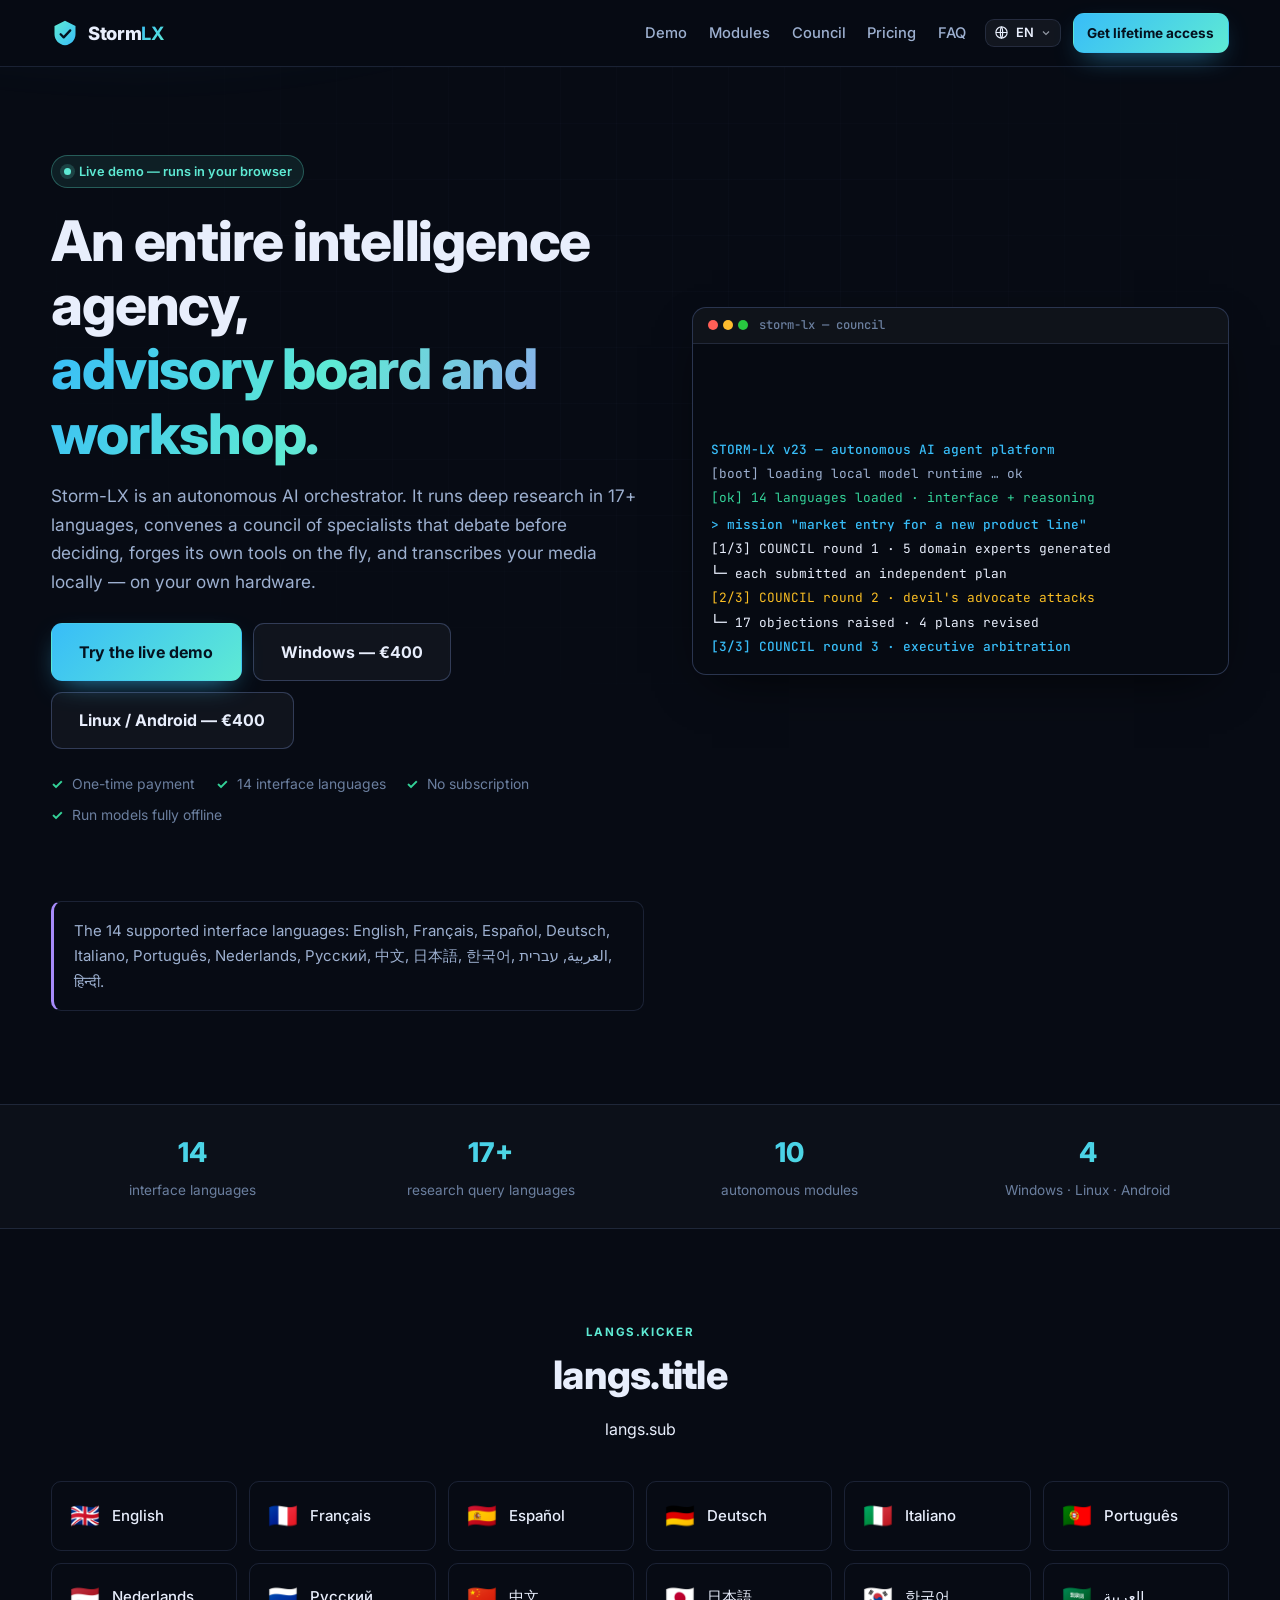
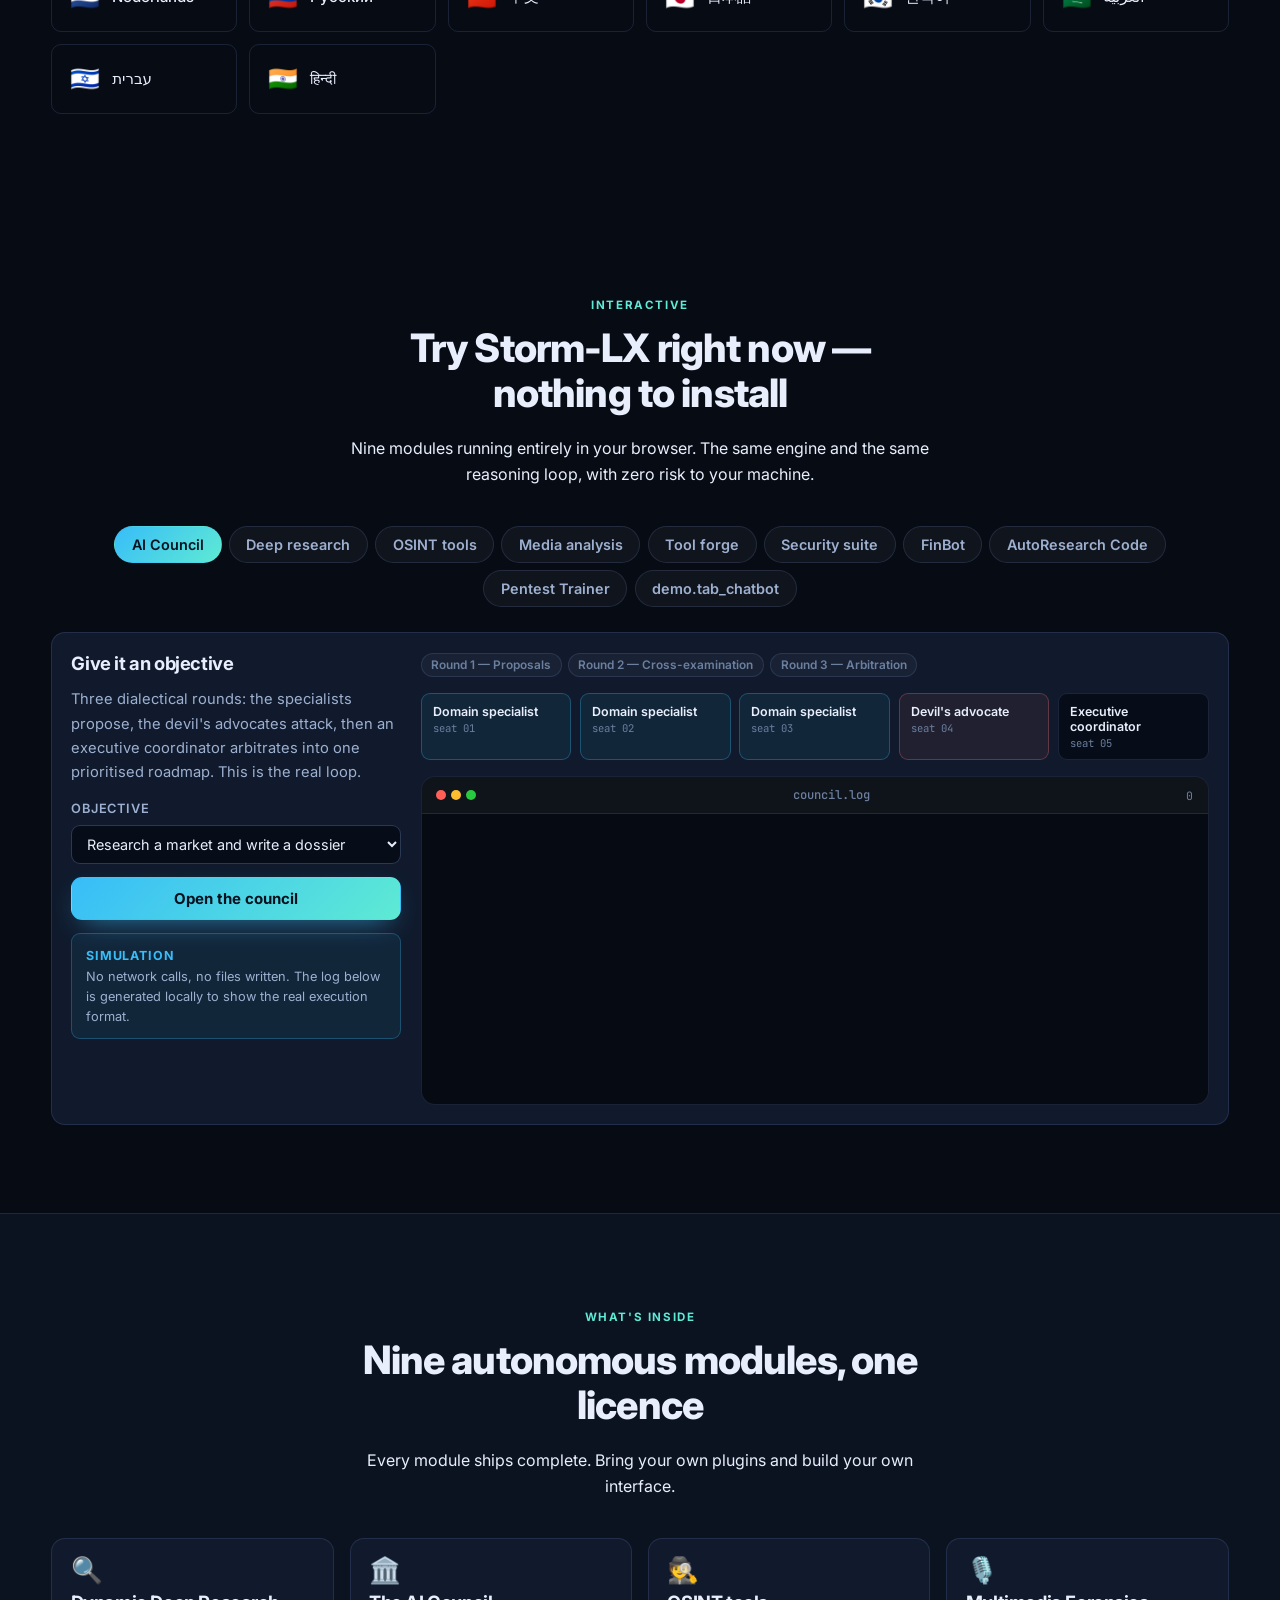
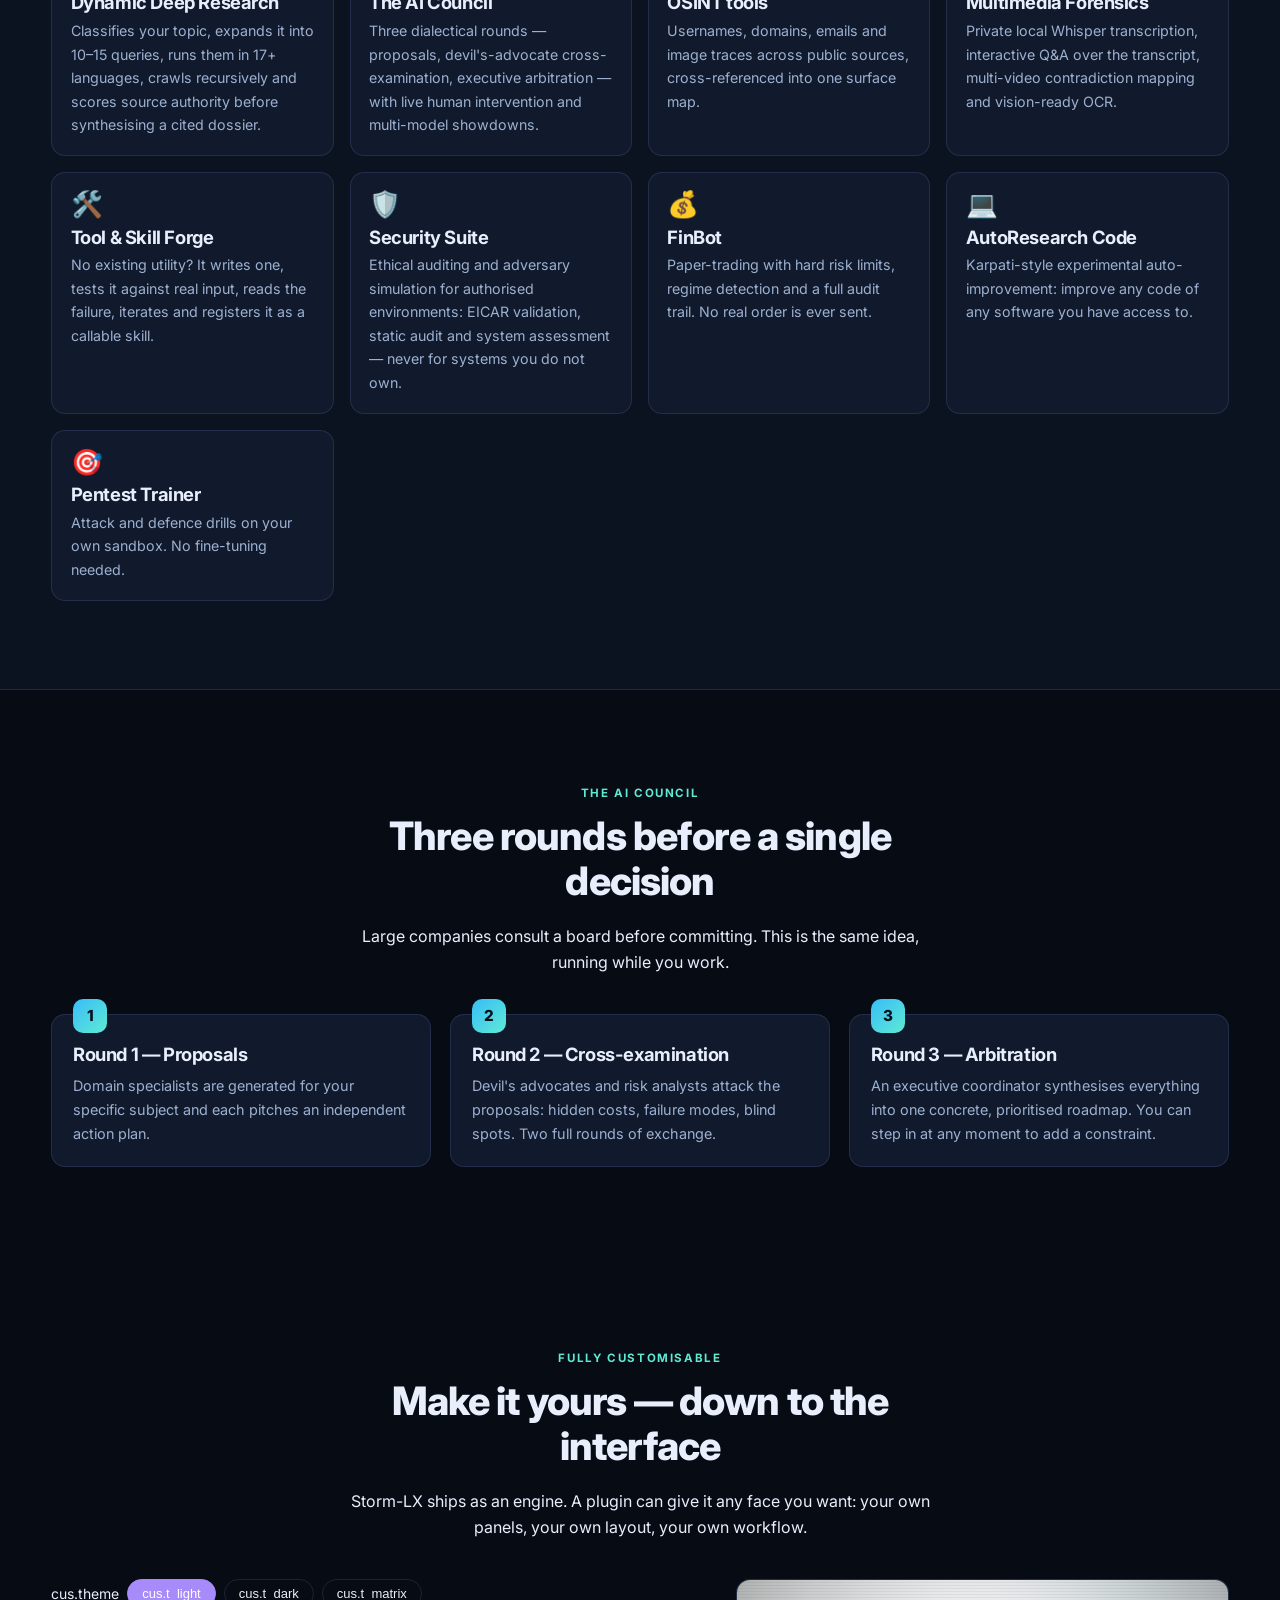
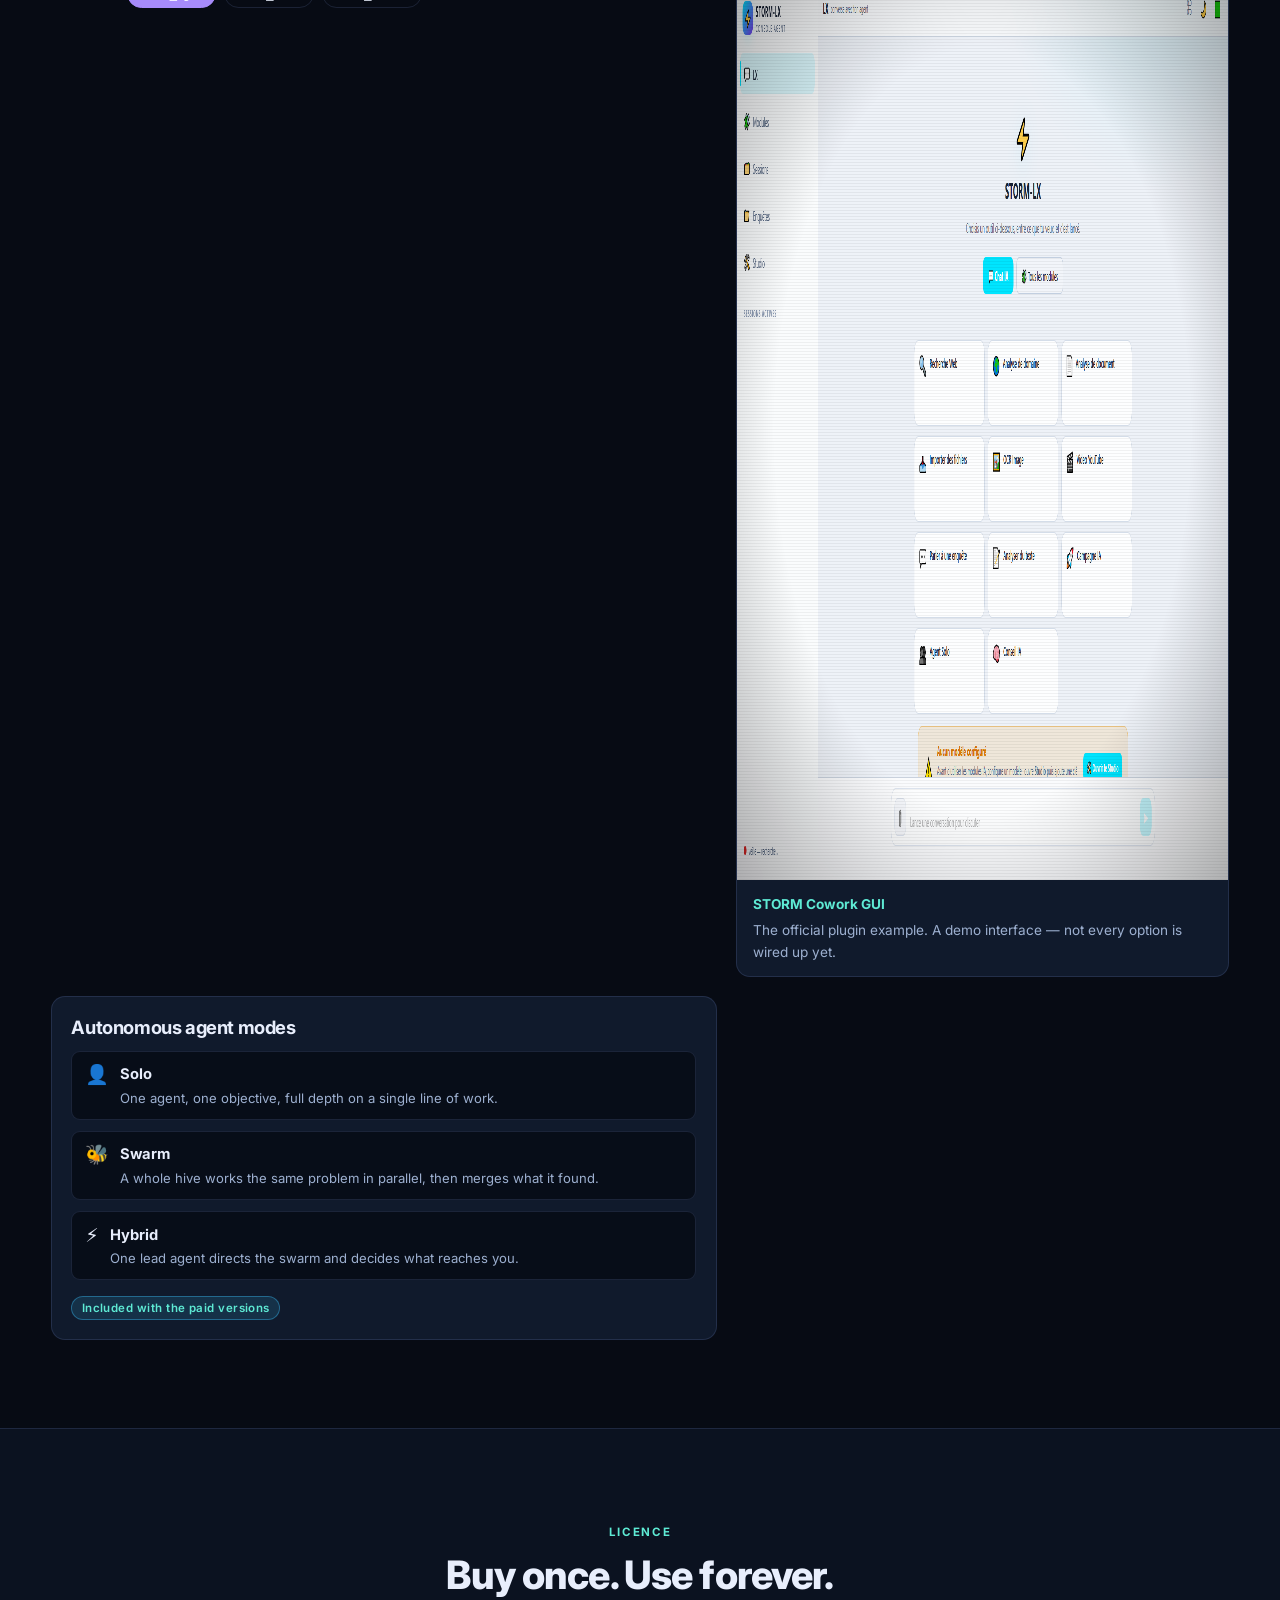
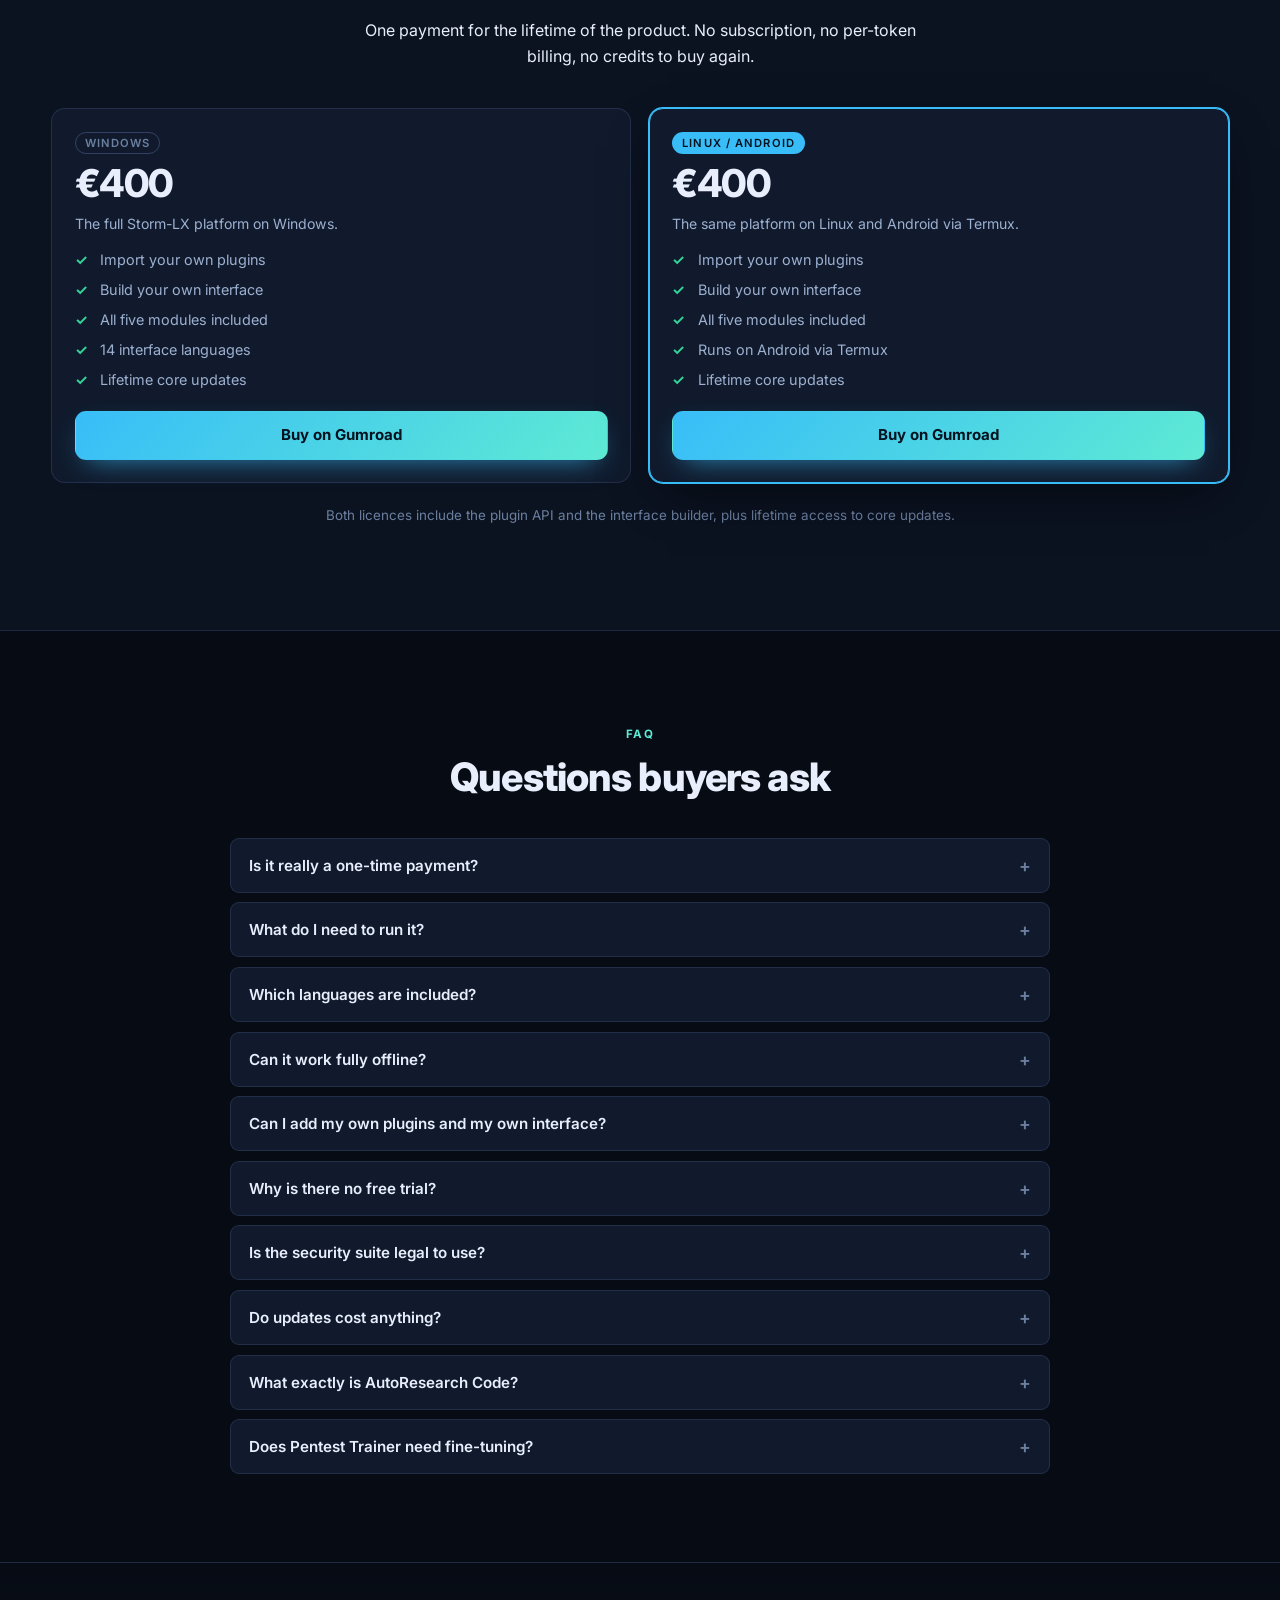
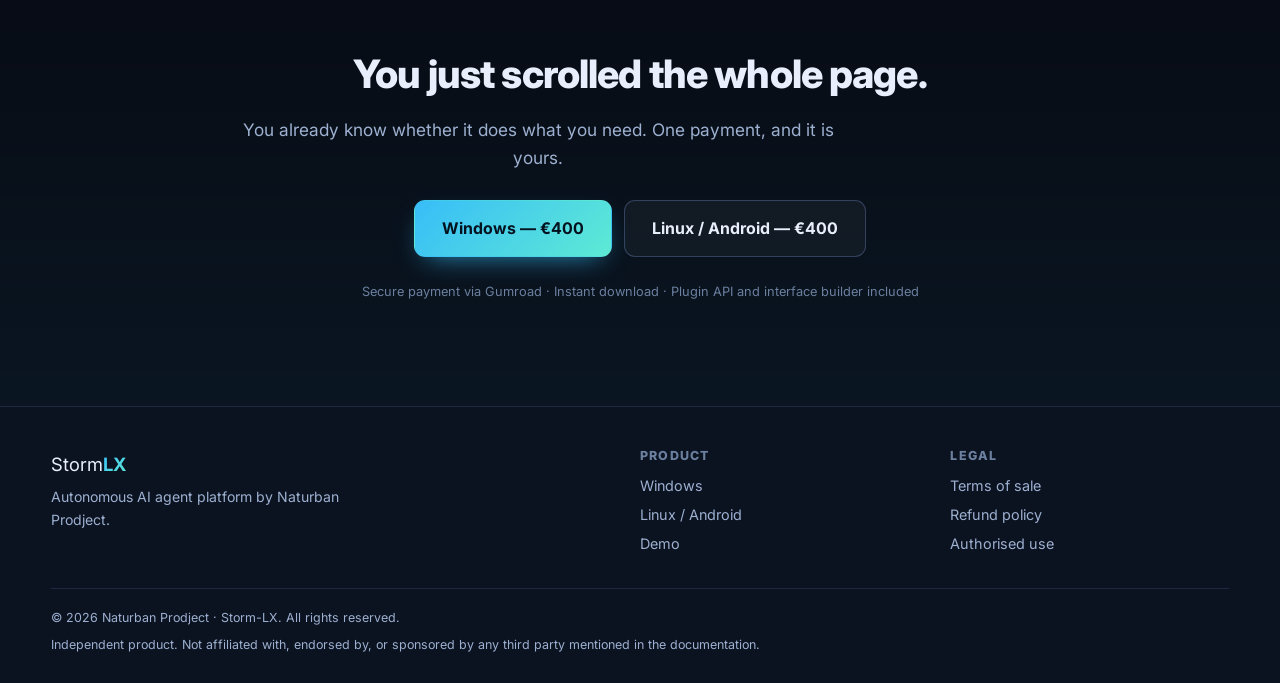
==== commit 6bea2cca: "Add AI Chatbot tab and panel, RAG pentest mode, Matrix theme switch, Ten modules" ====
--- a/index.html
+++ b/index.html
@@ -137,7 +137,7 @@
   <div class="wrap trust-inner">
     <div class="trust-item"><strong>14</strong><span data-i18n="trust.langs">interface languages</span></div>
     <div class="trust-item"><strong>17+</strong><span data-i18n="trust.query">research query languages</span></div>
-    <div class="trust-item"><strong>9</strong><span data-i18n="trust.mods">demo modules</span></div>
+    <div class="trust-item"><strong>10</strong><span data-i18n="trust.mods">demo modules</span></div>
     <div class="trust-item"><strong>4</strong><span data-i18n="trust.os">Windows · Linux · Android</span></div>
   </div>
 </section>
@@ -175,7 +175,7 @@
     <header class="section-head">
       <span class="kicker" data-i18n="demo.kicker">Interactive</span>
       <h2 data-i18n="demo.title">Try Storm-LX right now — nothing to install</h2>
-      <p data-i18n="demo.sub">Nine modules running entirely in your browser. The same engine and the same reasoning loop, with zero risk to your machine.</p>
+      <p data-i18n="demo.sub">Ten modules running entirely in your browser. The same engine and the same reasoning loop, with zero risk to your machine.</p>
     </header>
 
     <div class="tabs" role="tablist" id="demoTabs">
@@ -188,6 +188,7 @@
       <button class="tab" role="tab" data-tab="finbot" data-i18n="demo.tab_finbot">FinBot</button>
       <button class="tab" role="tab" data-tab="autoresearch" data-i18n="demo.tab_autoresearch">AutoResearch</button>
       <button class="tab" role="tab" data-tab="pentest" data-i18n="demo.tab_pentest">Pentest Trainer</button>
+      <button class="tab" role="tab" data-tab="chatbot" data-i18n="demo.tab_chatbot">AI Chatbot</button>
     </div>
 
     <!-- ---- AI COUNCIL ---- -->
@@ -346,7 +347,7 @@
     <div class="panel" id="panel-finbot">
       <div class="panel-grid">
         <div class="panel-side">
-          <h3 data-i18n="finbot.h3">Markets, on autopilot, safely</h3>
+          <h3 data-i18n="finbot.h3">FinBot — everything mathematical</h3>
           <p class="muted" data-i18n="finbot.p">Paper-trade a strategy, size positions with hard risk limits, detect regime changes and get a full audit trail. Built for research, not for YOLO trading.</p>
           <label class="field">
             <span data-i18n="finbot.label">Strategy</span>
@@ -356,7 +357,7 @@
               <option value="arbitrage" data-i18n="finbot.o3">Cross-exchange arbitrage</option>
             </select>
           </label>
-          <button class="btn btn-primary btn-block" id="runFinbot" data-i18n="finbot.run">Run paper session</button>
+          <button class="btn btn-primary btn-block" id="runFinbot" data-i18n="finbot.run">Run backtest</button>
           <div class="note note-warn">
             <strong data-i18n="finbot.noteTitle">Paper only</strong>
             <span data-i18n="finbot.note">No real orders are ever sent. Educational research tool.</span>
@@ -372,7 +373,7 @@
     <div class="panel" id="panel-autoresearch">
       <div class="panel-grid">
         <div class="panel-side">
-          <h3 data-i18n="code.h3">AutoResearch Code — improve any code you can access</h3>
+          <h3 data-i18n="code.h3">AutoResearch Code — experimental auto-improvement</h3>
           <p class="muted" data-i18n="code.p">Like the Karpati auto-improvement idea: point it at any code you have access to — your own software, a library you may modify, a fork you own — and it studies the codebase, proposes better versions, rewrites them and re-tests them. This is still an experimental module, which is exactly why it is offered as its own option.</p>
           <label class="field">
             <span data-i18n="code.label">Repository path</span>
@@ -382,7 +383,12 @@
             <span data-i18n="code.label2">Question</span>
             <input type="text" id="codeQ" value="Where is the plugin loader?" spellcheck="false">
           </label>
-          <button class="btn btn-primary btn-block" id="runCode" data-i18n="code.run">Search codebase</button>
+          <label class="field">
+            <span data-i18n="code.input">Paste the code to improve</span>
+            <textarea id="codeInput" rows="8" spellcheck="false"></textarea>
+          </label>
+          <button class="btn btn-primary btn-block" id="runCode" data-i18n="code.run">Analyse and propose a patch</button>
+          <button class="btn btn-ghost btn-block" id="codeSample" data-i18n="code.sample">Load sample</button>
           <div class="note note-info">
             <strong data-i18n="code.noteTitle">Experimental — local only</strong>
             <span data-i18n="code.note">Experimental module. Nothing is uploaded: the analysis runs locally, on code you already have the right to read.</span>
@@ -398,8 +404,8 @@
     <div class="panel" id="panel-pentest">
       <div class="panel-grid">
         <div class="panel-side">
-          <h3 data-i18n="pt.h3">Train safely, on your own lab</h3>
-          <p class="muted" data-i18n="pt.p">Step-by-step attack and defence drills against a sandbox you own. Scoring, hints and the debrief are pre-configured: no fine-tuning and no dataset to prepare. No live targeting.</p>
+          <h3 data-i18n="pt.h3">Pentest Trainer — no fine-tuning, ever</h3>
+          <p class="muted" data-i18n="pt.p">No fine-tuning needed: the model self-trains on whatever subject you want. Run a research campaign to forge a skill, or drop your own file into the RAG below — and it builds itself exercises on your subject. Drills run against your own sandbox. No live targeting.</p>
           <label class="field">
             <span data-i18n="pt.label">Drill</span>
             <select id="pentestSelect">
@@ -408,10 +414,22 @@
               <option value="privesc" data-i18n="pt.o3">Privilege escalation in a VM</option>
             </select>
           </label>
+          <label class="field">
+            <span data-i18n="pt.mode">Mode</span>
+            <select id="pentestMode">
+              <option value="drill" data-i18n="pt.m_drill">Guided drill</option>
+              <option value="custom" data-i18n="pt.m_custom">My own subject (RAG)</option>
+            </select>
+          </label>
+          <label class="field" id="ragField" style="display:none">
+            <span data-i18n="pt.ragLabel">Your subject — paste notes or drop a .txt / .md file</span>
+            <textarea id="ragInput" rows="6" spellcheck="false" placeholder="Paste course notes, a man page, a CVE write-up..."></textarea>
+          </label>
+          <label class="file-btn" id="ragFileBtn" style="display:none"><span data-i18n="pt.fileBtn">Drop a file instead</span><input type="file" id="ragFile" accept=".txt,.md,.markdown,.log" hidden></label>
           <button class="btn btn-primary btn-block" id="runPentest" data-i18n="pt.run">Start drill</button>
           <div class="note note-info">
-            <strong data-i18n="pt.fine">No fine-tuning needed</strong>
-            <span data-i18n="pt.fineNote">Drills, scoring, hints and the debrief are pre-configured: nothing to train, no dataset to prepare.</span>
+            <strong data-i18n="pt.fine">The LLM trains itself on your subject</strong>
+            <span data-i18n="pt.fineNote">Two ways in: forge a skill with a research campaign, or paste / drop your own file above — the trainer generates exercises from your content.</span>
           </div>
           <div class="note note-safe">
             <strong data-i18n="pt.noteTitle">Authorised use only</strong>
@@ -420,6 +438,28 @@
         </div>
         <div class="panel-main">
           <div class="pentest-out" id="pentestOut"></div>
+        </div>
+      </div>
+    </div>
+
+    <!-- ---- AI CHATBOT (RLM) ---- -->
+    <div class="panel" id="panel-chatbot">
+      <div class="panel-grid">
+        <div class="panel-side">
+          <h3 data-i18n="chat.h3">Ask complex questions, get elucidated answers</h3>
+          <p class="muted" data-i18n="chat.p">Powered by RLM — Recursive Language Model (Alexander Zhang et al.): instead of answering in one shot, the model recursively breaks your problem into sub-problems, solves each one, and merges everything. The decomposition below runs for real, locally.</p>
+          <label class="field">
+            <span data-i18n="chat.label">Your complex problem</span>
+            <textarea id="chatInput" rows="6" spellcheck="false">Cut cloud costs 30% without losing reliability, keep the team fast, and stay compliant with EU data rules.</textarea>
+          </label>
+          <button class="btn btn-primary btn-block" id="runChat" data-i18n="chat.run">Elucidate</button>
+          <div class="note note-info">
+            <strong data-i18n="chat.noteTitle">Real local reasoning</strong>
+            <span data-i18n="chat.note">No network, no API key: the recursive breakdown runs entirely in this page.</span>
+          </div>
+        </div>
+        <div class="panel-main">
+          <div class="chat-out" id="chatOut"></div>
         </div>
       </div>
     </div>
@@ -432,7 +472,7 @@
   <div class="wrap">
     <header class="section-head">
       <span class="kicker" data-i18n="mod.kicker">What's inside</span>
-      <h2 data-i18n="mod.title">Nine autonomous modules, one licence</h2>
+      <h2 data-i18n="mod.title">Ten autonomous modules, one licence</h2>
       <p data-i18n="mod.sub">Every module ships complete. Bring your own plugins and build your own interface.</p>
     </header>
     <div class="mod-grid" id="modGrid"></div>
@@ -477,7 +517,13 @@
     </header>
 
     <div class="cus-grid">
-      <figure class="cus-shot">
+      <div class="theme-row">
+        <span data-i18n="cus.theme">Interface theme:</span>
+        <button class="theme-btn on" data-theme="light" data-i18n="cus.t_light">Light</button>
+        <button class="theme-btn" data-theme="dark" data-i18n="cus.t_dark">Dark</button>
+        <button class="theme-btn" data-theme="matrix" data-i18n="cus.t_matrix">Matrix</button>
+      </div>
+      <figure class="cus-shot" id="cusShot" data-theme="light">
         <img src="assets/img/storm-cowork.png" alt="STORM Cowork GUI — official plugin example" width="1600" height="900">
         <figcaption>
           <strong data-i18n="cus.shot.t">STORM Cowork GUI</strong>
--- a/assets/css/style.css
+++ b/assets/css/style.css
@@ -1,531 +1,613 @@
-/* ============================================================
-   Storm-LX — demo site
-   ============================================================ */
-:root{
-  --bg:#070b14;
-  --bg-2:#0b1220;
-  --bg-3:#101a2c;
-  --line:rgba(148,178,255,.14);
-  --line-2:rgba(148,178,255,.26);
-  --txt:#e8eefc;
-  --txt-2:#9db0d0;
-  --txt-3:#6b7f9f;
-  --brand:#38bdf8;
-  --brand-2:#5eead4;
-  --accent:#a78bfa;
-  --ok:#34d399;
-  --warn:#fbbf24;
-  --bad:#f87171;
-  --r:14px;
-  --r-sm:9px;
-  --shadow:0 18px 50px -20px rgba(0,0,0,.8);
-  --mono:"JetBrains Mono",ui-monospace,SFMono-Regular,Consolas,monospace;
-}
-
-*,*::before,*::after{box-sizing:border-box}
-html{scroll-behavior:smooth;scroll-padding-top:78px;-webkit-text-size-adjust:100%;overflow-x:clip}
-body{
-  margin:0;background:var(--bg);color:var(--txt);
-  font-family:Inter,system-ui,-apple-system,"Segoe UI",Roboto,sans-serif;
-  font-size:16px;line-height:1.65;-webkit-font-smoothing:antialiased;
-  overflow-x:hidden;
-}
-img,svg{max-width:100%}
-a{color:var(--brand-2);text-decoration:none}
-a:hover{text-decoration:underline}
-h1,h2,h3,h4{line-height:1.15;margin:0 0 .5em;letter-spacing:-.022em;font-weight:800}
-h1{font-size:clamp(2rem,5.2vw,3.5rem)}
-h2{font-size:clamp(1.6rem,3.6vw,2.45rem)}
-h3{font-size:1.15rem;font-weight:700}
-p{margin:0 0 1rem}
-.muted{color:var(--txt-2)}
-.micro{font-size:.8rem;color:var(--txt-3)}
-.center{text-align:center}
-.wrap{width:min(1200px,92vw);margin-inline:auto}
-.wrap.narrow{width:min(820px,92vw)}
-/* Visually hidden without creating scrollable overflow (critical for RTL,
-   where overflow on the left IS scrollable and would blow up the page width) */
-.skip{
-  position:absolute;width:1px;height:1px;padding:0;margin:-1px;overflow:hidden;
-  clip:rect(0 0 0 0);clip-path:inset(50%);white-space:nowrap;border:0;
-}
-.skip:focus{
-  position:fixed;inset-block-start:12px;inset-inline-start:12px;
-  width:auto;height:auto;margin:0;clip:auto;clip-path:none;
-  background:var(--brand);color:#04121f;padding:8px 14px;border-radius:8px;z-index:999;
-}
-
-/* ---------- buttons ---------- */
-.btn{
-  display:inline-flex;align-items:center;justify-content:center;gap:.5em;
-  padding:.72em 1.3em;border-radius:11px;font-weight:700;font-size:.94rem;
-  border:1px solid transparent;cursor:pointer;text-align:center;
-  transition:transform .14s, box-shadow .2s, background .2s, border-color .2s;
-  white-space:nowrap;font-family:inherit;
-}
-.btn:hover{text-decoration:none;transform:translateY(-1px)}
-.btn:disabled{opacity:.42;cursor:not-allowed;transform:none}
-.btn-sm{padding:.55em 1em;font-size:.85rem}
-.btn-lg{padding:.9em 1.7em;font-size:1rem}
-.btn-block{width:100%;display:flex}
-.btn-primary{
-  background:linear-gradient(135deg,var(--brand),var(--brand-2));
-  color:#04121f;box-shadow:0 10px 28px -12px rgba(56,189,248,.8);
-}
-.btn-primary:hover{box-shadow:0 16px 36px -12px rgba(56,189,248,.95)}
-.btn-ghost{background:rgba(255,255,255,.04);border-color:var(--line-2);color:var(--txt)}
-.btn-ghost:hover{background:rgba(255,255,255,.09);border-color:var(--brand)}
-.btn-danger{background:rgba(248,113,113,.12);border-color:rgba(248,113,113,.4);color:var(--bad)}
-
-/* ---------- header ---------- */
-.site-header{
-  position:sticky;top:0;z-index:60;
-  background:rgba(7,11,20,.78);backdrop-filter:blur(14px);
-  border-bottom:1px solid var(--line);
-}
-.header-inner{display:flex;align-items:center;gap:1.2rem;height:66px}
-.brand{display:flex;align-items:center;gap:.55rem;color:var(--txt);font-weight:800;letter-spacing:-.02em}
-.brand:hover{text-decoration:none}
-.brand-mark{display:grid;place-items:center}
-.brand-text{font-size:1.15rem}
-.brand-text b{background:linear-gradient(135deg,var(--brand),var(--brand-2));-webkit-background-clip:text;background-clip:text;color:transparent}
-.nav{display:flex;gap:1.35rem;margin-inline-start:auto}
-.nav a{color:var(--txt-2);font-size:.92rem;font-weight:500}
-.nav a:hover{color:var(--txt);text-decoration:none}
-.header-actions{display:flex;align-items:center;gap:.7rem}
-
-/* ---- language dropdown (14 languages) ---- */
-.langdd{position:relative}
-.langdd-btn{
-  display:flex;align-items:center;gap:.4rem;background:rgba(255,255,255,.05);
-  border:1px solid var(--line);border-radius:9px;color:var(--txt);cursor:pointer;
-  padding:.45em .65em;font:600 .8rem Inter,sans-serif;transition:.16s;
-}
-.langdd-btn:hover{border-color:var(--brand);color:var(--brand-2)}
-.langdd-btn .chev{transition:.2s;opacity:.6}
-.langdd.open .langdd-btn{border-color:var(--brand)}
-.langdd.open .langdd-btn .chev{transform:rotate(180deg)}
-.langdd-menu{
-  position:absolute;inset-block-start:calc(100% + 8px);inset-inline-end:0;z-index:70;
-  display:grid;grid-template-columns:repeat(2,minmax(140px,1fr));gap:2px;
-  background:var(--bg-2);border:1px solid var(--line-2);border-radius:12px;
-  padding:6px;box-shadow:var(--shadow);width:max-content;max-width:min(92vw,340px);
-  max-height:min(70vh,420px);overflow-y:auto;
-}
-.langdd-menu[hidden]{display:none}
-.langdd-menu button{
-  display:flex;align-items:center;gap:.55rem;background:none;border:0;color:var(--txt-2);
-  font:500 .85rem Inter,sans-serif;padding:.5em .6em;border-radius:8px;cursor:pointer;
-  text-align:start;transition:.13s;white-space:nowrap;
-}
-.langdd-menu button:hover{background:rgba(255,255,255,.07);color:var(--txt)}
-.langdd-menu button.active{background:var(--brand);color:#04121f;font-weight:700}
-.langdd-menu .flag{font-size:1rem;line-height:1;flex-shrink:0;width:1.2em}
-.langdd-note{
-  grid-column:1/-1;font-size:.7rem;line-height:1.45;color:var(--txt-3);
-  padding:.6em .6em .3em;border-top:1px solid var(--line);margin-top:.2rem;
-}
-
-.burger{display:none;background:none;border:1px solid var(--line);border-radius:9px;width:40px;height:38px;cursor:pointer;padding:9px}
-.burger span{display:block;height:2px;background:var(--txt);border-radius:2px;margin:3px 0}
-
-/* ---------- hero ---------- */
-.hero{position:relative;padding:clamp(3rem,7vw,5.5rem) 0 clamp(3rem,6vw,5rem);overflow:hidden}
-.hero-glow{
-  position:absolute;inset:-40% -20% auto -20%;height:900px;pointer-events:none;
-  background:
-    radial-gradient(48% 44% at 22% 18%,rgba(56,189,248,.20),transparent 70%),
-    radial-gradient(42% 42% at 78% 8%,rgba(167,139,250,.17),transparent 70%);
-  filter:blur(14px);
-}
-.hero-grid{
-  position:absolute;inset:0;pointer-events:none;opacity:.35;
-  background-image:linear-gradient(rgba(148,178,255,.055) 1px,transparent 1px),
-                   linear-gradient(90deg,rgba(148,178,255,.055) 1px,transparent 1px);
-  background-size:56px 56px;
-  mask-image:radial-gradient(72% 58% at 50% 22%,#000 25%,transparent 78%);
-  -webkit-mask-image:radial-gradient(72% 58% at 50% 22%,#000 25%,transparent 78%);
-}
-.hero-inner{position:relative;display:grid;grid-template-columns:1.05fr .95fr;gap:3rem;align-items:center}
-.pill{
-  display:inline-flex;align-items:center;gap:.5rem;padding:.38em .9em;border-radius:999px;
-  background:rgba(94,234,212,.09);border:1px solid rgba(94,234,212,.3);
-  color:var(--brand-2);font-size:.8rem;font-weight:600;margin-bottom:1.3rem;
-}
-.pill .dot{width:7px;height:7px;border-radius:50%;background:var(--brand-2);box-shadow:0 0 0 4px rgba(94,234,212,.18);animation:pulse 2.1s infinite}
-@keyframes pulse{50%{box-shadow:0 0 0 8px rgba(94,234,212,0)}}
-.hero h1{margin-bottom:1rem}
-.hero h1 .grad{
-  display:block;
-  background:linear-gradient(120deg,var(--brand),var(--brand-2) 45%,var(--accent));
-  -webkit-background-clip:text;background-clip:text;color:transparent;
-}
-.lede{font-size:1.08rem;color:var(--txt-2);max-width:56ch;margin-bottom:1.7rem}
-.hero-cta{display:flex;flex-wrap:wrap;gap:.7rem;margin-bottom:1.5rem}
-.hero-badges{list-style:none;padding:0;margin:0;display:flex;flex-wrap:wrap;gap:.5rem 1.3rem;color:var(--txt-3);font-size:.87rem}
-.hero-badges li{position:relative;padding-inline-start:1.3rem}
-.hero-badges li::before{content:"✓";position:absolute;inset-inline-start:0;color:var(--ok);font-weight:700}
-
-/* terminal */
-.term-window{
-  background:#060a12;border:1px solid var(--line-2);border-radius:var(--r);
-  box-shadow:var(--shadow);overflow:hidden;
-}
-.term-bar,.log-bar{
-  display:flex;align-items:center;gap:.7rem;padding:.6rem .9rem;
-  background:rgba(255,255,255,.035);border-bottom:1px solid var(--line);
-}
-.tb-dots{display:flex;gap:5px}
-.tb-dots i{width:10px;height:10px;border-radius:50%;background:#2c3a52;display:block}
-.tb-dots i:nth-child(1){background:#ff5f57}.tb-dots i:nth-child(2){background:#febc2e}.tb-dots i:nth-child(3){background:#28c840}
-.tb-title{font:500 .76rem var(--mono);color:var(--txt-3)}
-.term-body{padding:1rem 1.1rem;font:400 .8rem/1.72 var(--mono);height:330px;overflow:hidden;display:flex;flex-direction:column;justify-content:flex-end;gap:.15rem}
-.term-body .tk{color:var(--txt-3)}
-.term-body .tag{color:var(--brand);font-weight:500}
-.term-body .ok{color:var(--ok)}
-.term-body .warn{color:var(--warn)}
-.term-body .info{color:var(--txt-2)}
-
-/* ---------- trust ---------- */
-.trust{border-block:1px solid var(--line);background:rgba(255,255,255,.018)}
-.trust-inner{display:grid;grid-template-columns:repeat(4,1fr);gap:1rem;padding:1.6rem 0;text-align:center}
-.trust-item strong{display:block;font-size:1.7rem;font-weight:800;
-  background:linear-gradient(135deg,var(--brand),var(--brand-2));
-  -webkit-background-clip:text;background-clip:text;color:transparent}
-.trust-item span{font-size:.85rem;color:var(--txt-3)}
-
-/* ---------- sections ---------- */
-.section{padding:clamp(3.2rem,7vw,5.5rem) 0}
-.section-alt{background:var(--bg-2);border-block:1px solid var(--line)}
-.section-head{max-width:60ch;margin:0 auto 2.4rem;text-align:center}
-.kicker{
-  display:inline-block;font:700 .72rem/1 Inter,sans-serif;letter-spacing:.14em;
-  text-transform:uppercase;color:var(--brand-2);margin-bottom:.85rem;
-}
-
-/* ---------- demo tabs ---------- */
-.tabs{display:flex;flex-wrap:wrap;gap:.45rem;justify-content:center;margin-bottom:1.6rem}
-.tab{
-  background:rgba(255,255,255,.04);border:1px solid var(--line);color:var(--txt-2);
-  padding:.62em 1.15em;border-radius:999px;font:600 .9rem Inter,sans-serif;cursor:pointer;transition:.16s;
-}
-.tab:hover{color:var(--txt);border-color:var(--line-2)}
-.tab.active{background:linear-gradient(135deg,var(--brand),var(--brand-2));color:#04121f;border-color:transparent}
-
-.panel{display:none;animation:fade .28s ease}
-.panel.active{display:block}
-@keyframes fade{from{opacity:0;transform:translateY(7px)}to{opacity:1;transform:none}}
-
-.panel-grid{
-  display:grid;grid-template-columns:330px 1fr;gap:1.2rem;
-  background:var(--bg-3);border:1px solid var(--line);border-radius:var(--r);padding:1.2rem;
-}
-.panel-side{display:flex;flex-direction:column;gap:.85rem}
-.panel-side h3{margin:0}
-.panel-side p{font-size:.92rem;margin:0}
-.panel-main{display:flex;flex-direction:column;gap:1rem;min-width:0}
-
-.field{display:flex;flex-direction:column;gap:.35rem}
-.field span{font-size:.8rem;font-weight:600;color:var(--txt-2);text-transform:uppercase;letter-spacing:.06em}
-.field select,.field input,.field textarea{
-  background:#070d18;border:1px solid var(--line-2);color:var(--txt);
-  border-radius:var(--r-sm);padding:.62em .75em;font:inherit;font-size:.9rem;width:100%;
-}
-.field select:focus,.field input:focus,.field textarea:focus{outline:2px solid var(--brand);outline-offset:1px}
-.field textarea{font:400 .8rem/1.6 var(--mono);resize:vertical}
-
-.note{border-radius:var(--r-sm);padding:.7rem .85rem;font-size:.8rem;line-height:1.55;border:1px solid}
-.note strong{display:block;margin-bottom:.15rem;font-size:.78rem;text-transform:uppercase;letter-spacing:.07em}
-.note span{color:var(--txt-2)}
-.note-info{background:rgba(56,189,248,.07);border-color:rgba(56,189,248,.28)}
-.note-info strong{color:var(--brand)}
-.note-warn{background:rgba(251,191,36,.07);border-color:rgba(251,191,36,.28)}
-.note-warn strong{color:var(--warn)}
-.note-safe{background:rgba(52,211,153,.07);border-color:rgba(52,211,153,.28)}
-.note-safe strong{color:var(--ok)}
-
-/* council */
-.round-strip{display:flex;gap:.4rem;flex-wrap:wrap}
-.round-chip{
-  font:600 .74rem Inter,sans-serif;padding:.35em .8em;border-radius:999px;
-  background:rgba(255,255,255,.04);border:1px solid var(--line);color:var(--txt-3);transition:.2s;
-}
-.round-chip.on{background:rgba(167,139,250,.16);border-color:var(--accent);color:var(--accent)}
-.round-chip.done{background:rgba(52,211,153,.1);border-color:rgba(52,211,153,.35);color:var(--ok)}
-
-.council{display:grid;grid-template-columns:repeat(auto-fit,minmax(112px,1fr));gap:.55rem}
-.agent-card{
-  background:#070d18;border:1px solid var(--line);border-radius:var(--r-sm);
-  padding:.6rem .7rem;transition:.25s;
-}
-.agent-card.pro{background:rgba(56,189,248,.07);border-color:rgba(56,189,248,.3)}
-.agent-card.con{background:rgba(248,113,113,.07);border-color:rgba(248,113,113,.3)}
-.agent-card.active{border-color:var(--brand);box-shadow:0 0 0 1px var(--brand),0 8px 24px -12px var(--brand)}
-.agent-card.done{border-color:rgba(52,211,153,.42)}
-.agent-card .an{font:600 .78rem Inter,sans-serif;display:flex;align-items:center;gap:.35rem}
-.agent-card .ar{font:400 .66rem var(--mono);color:var(--txt-3);margin-top:.15rem}
-.agent-card .as{font-size:.7rem;color:var(--brand-2);margin-top:.3rem;display:none}
-.agent-card.active .as,.agent-card.done .as{display:block}
-
-/* research pipeline */
-.pipeline{display:flex;flex-direction:column;gap:.32rem}
-.pipe-step{
-  display:flex;align-items:center;gap:.6rem;background:#070d18;border:1px solid var(--line);
-  border-radius:8px;padding:.45rem .7rem;font-size:.82rem;color:var(--txt-3);transition:.25s;
-}
-.pipe-step .pn{width:20px;height:20px;border-radius:50%;background:rgba(255,255,255,.07);
-  display:grid;place-items:center;font:700 .68rem var(--mono);flex-shrink:0}
-.pipe-step.on{border-color:var(--brand);color:var(--txt)}
-.pipe-step.on .pn{background:var(--brand);color:#04121f}
-.pipe-step.ok{border-color:rgba(52,211,153,.35);color:var(--txt-2)}
-.pipe-step.ok .pn{background:var(--ok);color:#04121f}
-
-/* media stats */
-.media-stats{display:grid;grid-template-columns:repeat(auto-fit,minmax(132px,1fr));gap:.55rem}
-.stat{background:#070d18;border:1px solid var(--line);border-radius:var(--r-sm);padding:.75rem .85rem}
-.stat .sv{font:700 1.35rem Inter,sans-serif;color:var(--brand-2)}
-.stat .sl{font-size:.74rem;color:var(--txt-3);text-transform:uppercase;letter-spacing:.06em}
-
-/* forge stage */
-.forge-stage{display:grid;grid-template-columns:repeat(auto-fit,minmax(104px,1fr));gap:.5rem}
-.forge-card{
-  background:#070d18;border:1px solid var(--line);border-radius:var(--r-sm);padding:.7rem;
-  text-align:center;transition:.25s;
-}
-.forge-card .fcico{font-size:1.3rem;line-height:1;margin-bottom:.35rem;display:block;opacity:.4;transition:.25s}
-.forge-card .fcn{font:600 .76rem Inter,sans-serif;color:var(--txt-3)}
-.forge-card.on{border-color:var(--brand);box-shadow:0 0 0 1px var(--brand)}
-.forge-card.on .fcico{opacity:1}
-.forge-card.on .fcn{color:var(--txt)}
-.forge-card.ok{border-color:rgba(52,211,153,.4)}
-.forge-card.ok .fcn{color:var(--ok)}
-
-.sec-split{height:1px;background:var(--line);margin:.4rem 0}
-
-/* research -> skills */
-.skill-forge{
-  margin-top:.7rem;padding:.8rem;border-radius:var(--r-sm);
-  background:linear-gradient(135deg,rgba(94,234,212,.07),rgba(167,139,250,.06));
-  border:1px solid rgba(94,234,212,.24);
-}
-.skill-grid{display:grid;grid-template-columns:repeat(auto-fit,minmax(180px,1fr));gap:.5rem;margin-top:.5rem}
-.skill-card{
-  display:flex;gap:.55rem;align-items:flex-start;
-  background:#070d18;border:1px solid var(--line);border-radius:9px;padding:.55rem .65rem;
-  animation:fade .3s both;
-}
-.skill-card .skico{font-size:1.15rem;line-height:1.2;flex-shrink:0}
-.skill-card .skname{font:600 .8rem Inter,sans-serif;color:var(--txt)}
-.skill-card .skgap{font-size:.72rem;color:var(--txt-3);line-height:1.4;margin-top:.15rem}
-.skill-card .skstate{font:600 .66rem var(--mono);color:var(--ok);margin-top:.3rem}
-.skill-card .skstate::before{content:"✓ ";opacity:.9}
-.skill-final{margin-top:.6rem;font:600 .76rem Inter,sans-serif;color:var(--brand-2)}
-
-/* log */
-.log-window{background:#060a12;border:1px solid var(--line);border-radius:var(--r);overflow:hidden}
-.log-bar{justify-content:space-between}
-.log-count{font:400 .72rem var(--mono);color:var(--txt-3)}
-.log-body{
-  font:400 .78rem/1.7 var(--mono);padding:.85rem 1rem;height:290px;overflow-y:auto;
-  display:flex;flex-direction:column;gap:.1rem;white-space:pre-wrap;word-break:break-word;
-}
-.log-body::-webkit-scrollbar{width:7px}
-.log-body::-webkit-scrollbar-thumb{background:#223049;border-radius:9px}
-.l-line .ts{color:#42536f;margin-right:.5em}
-.l-line .ag{color:var(--accent);margin-right:.45em}
-.l-line.good .tx{color:var(--ok)}
-.l-line.warn .tx{color:var(--warn)}
-.l-line.bad  .tx{color:var(--bad)}
-.l-line .tx{color:var(--txt-2)}
-.l-line.key .tx{color:var(--txt);font-weight:500}
-
-/* osint */
-.osint-out,.audit-out,.eicar-out{display:flex;flex-direction:column;gap:.7rem}
-.osint-grid{display:grid;grid-template-columns:repeat(auto-fit,minmax(190px,1fr));gap:.6rem}
-.stat{background:#070d18;border:1px solid var(--line);border-radius:var(--r-sm);padding:.75rem .85rem}
-.stat .sv{font:700 1.35rem Inter,sans-serif;color:var(--brand-2)}
-.stat .sl{font-size:.74rem;color:var(--txt-3);text-transform:uppercase;letter-spacing:.06em}
-.src{background:#070d18;border:1px solid var(--line);border-radius:var(--r-sm);padding:.55rem .8rem;
-  display:flex;align-items:center;gap:.6rem;font-size:.85rem;animation:fade .3s}
-.src .tag-s{font:600 .68rem var(--mono);padding:.2em .5em;border-radius:5px;
-  background:rgba(167,139,250,.15);color:var(--accent);flex-shrink:0}
-.src .u{color:var(--txt);font-weight:500;word-break:break-all}
-.src .sc{margin-inline-start:auto;color:var(--txt-3);font:400 .72rem var(--mono);flex-shrink:0}
-
-/* storyboard */
-.storyboard{display:grid;grid-template-columns:repeat(auto-fit,minmax(128px,1fr));gap:.55rem}
-.frame{
-  background:#070d18;border:1px solid var(--line);border-radius:var(--r-sm);
-  padding:.6rem;position:relative;overflow:hidden;animation:fade .3s;
-}
-.frame .fn{font:600 .68rem var(--mono);color:var(--brand);margin-bottom:.3rem}
-.frame .fp{height:52px;border-radius:6px;margin-bottom:.45rem;
-  background:linear-gradient(135deg,rgba(56,189,248,.24),rgba(167,139,250,.18))}
-.frame .fc{font-size:.74rem;color:var(--txt-2);line-height:1.45}
-.script-box{background:#060a12;border:1px solid var(--line);border-radius:var(--r);overflow:hidden;flex:1;display:flex;flex-direction:column;min-height:180px}
-.script{margin:0;padding:.9rem 1rem;font:400 .8rem/1.75 var(--mono);color:var(--txt-2);white-space:pre-wrap;overflow-y:auto;flex:1}
-.script b{color:var(--brand-2);font-weight:500}
-
-/* audit */
-.finding{
-  background:#070d18;border:1px solid var(--line);border-left-width:3px;
-  border-radius:var(--r-sm);padding:.7rem .85rem;animation:fade .3s;
-}
-.finding.high{border-left-color:var(--bad)}
-.finding.med{border-left-color:var(--warn)}
-.finding.low{border-left-color:var(--brand)}
-.finding .fh{display:flex;align-items:center;gap:.5rem;flex-wrap:wrap;margin-bottom:.2rem}
-.finding .sev{font:600 .66rem var(--mono);padding:.18em .5em;border-radius:5px;text-transform:uppercase;letter-spacing:.05em}
-.finding.high .sev{background:rgba(248,113,113,.16);color:var(--bad)}
-.finding.med  .sev{background:rgba(251,191,36,.16);color:var(--warn)}
-.finding.low  .sev{background:rgba(56,189,248,.16);color:var(--brand)}
-.finding .fn2{font-weight:700;font-size:.88rem}
-.finding .fl{font:400 .74rem var(--mono);color:var(--txt-3)}
-.finding .fx{font:400 .76rem/1.6 var(--mono);color:var(--txt-2);margin-top:.35rem;
-  background:rgba(0,0,0,.35);padding:.45rem .6rem;border-radius:6px;white-space:pre-wrap;word-break:break-word}
-.finding .ffix{font-size:.8rem;color:var(--ok);margin-top:.35rem}
-
-/* eicar */
-.eicar-str{
-  font:400 .78rem/1.6 var(--mono);background:#060a12;border:1px solid var(--line-2);
-  border-radius:var(--r-sm);padding:.8rem;color:var(--brand-2);word-break:break-all;
-}
-.kv{display:grid;grid-template-columns:auto 1fr;gap:.3rem .9rem;font:400 .76rem var(--mono);
-  background:#070d18;border:1px solid var(--line);border-radius:var(--r-sm);padding:.75rem .85rem}
-.kv .k{color:var(--txt-3)}
-.kv .v{color:var(--txt);word-break:break-all}
-
-/* ---------- modules ---------- */
-.mod-grid{display:grid;grid-template-columns:repeat(auto-fit,minmax(250px,1fr));gap:1rem}
-.mod{
-  background:var(--bg-3);border:1px solid var(--line);border-radius:var(--r);padding:1.15rem;
-  transition:.22s;
-}
-.mod:hover{transform:translateY(-3px);border-color:var(--brand);box-shadow:var(--shadow)}
-.mod .ico{font-size:1.6rem;line-height:1;margin-bottom:.6rem;display:block}
-.mod h3{margin-bottom:.35rem}
-.mod p{font-size:.89rem;color:var(--txt-2);margin:0}
-
-/* ---------- platforms ---------- */
-.plat-tabs{display:flex;gap:.5rem;justify-content:center;margin-bottom:1.4rem;flex-wrap:wrap}
-.plat-tab{background:rgba(255,255,255,.04);border:1px solid var(--line);color:var(--txt-2);
-  padding:.65em 1.2em;border-radius:11px;font:600 .9rem Inter,sans-serif;cursor:pointer;transition:.16s}
-.plat-tab.active{background:rgba(56,189,248,.13);border-color:var(--brand);color:var(--brand-2)}
-.plat-panel{display:none;grid-template-columns:1fr 260px;gap:1.6rem;align-items:center;
-  background:var(--bg-3);border:1px solid var(--line);border-radius:var(--r);padding:1.6rem}
-.plat-panel.active{display:grid;animation:fade .25s}
-.plat-info h3{margin-bottom:.7rem}
-.ticks{list-style:none;padding:0;margin:0;display:flex;flex-direction:column;gap:.4rem}
-.ticks li{position:relative;padding-inline-start:1.6rem;font-size:.9rem;color:var(--txt-2)}
-.ticks li::before{content:"✓";position:absolute;inset-inline-start:0;color:var(--ok);font-weight:700}
-.plat-buy{text-align:center;padding:1.2rem;background:#070d18;border:1px solid var(--line);border-radius:var(--r)}
-.price{font-size:2.6rem;font-weight:800;letter-spacing:-.04em;line-height:1}
-.price .cur{font-size:1.3rem;vertical-align:super;color:var(--brand-2)}
-.price-sub{font-size:.78rem;color:var(--txt-3);margin:.3rem 0 .9rem}
-.center-note{text-align:center;font-size:.84rem;color:var(--txt-3);margin-top:1.3rem}
-
-/* ---------- steps ---------- */
-.steps{display:grid;grid-template-columns:repeat(auto-fit,minmax(250px,1fr));gap:1.2rem}
-.step{background:var(--bg-3);border:1px solid var(--line);border-radius:var(--r);padding:1.3rem;position:relative}
-.step-n{position:absolute;top:-16px;inset-inline-start:1.3rem;width:34px;height:34px;border-radius:10px;
-  background:linear-gradient(135deg,var(--brand),var(--brand-2));color:#04121f;
-  display:grid;place-items:center;font-weight:800;font-size:.95rem}
-.step h3{margin-top:.5rem}
-.step p{font-size:.9rem;color:var(--txt-2);margin:0}
-
-/* ---------- licence ---------- */
-.lic-grid{display:grid;grid-template-columns:repeat(auto-fit,minmax(270px,1fr));gap:1.1rem;align-items:start}
-.lic-card{background:var(--bg-3);border:1px solid var(--line);border-radius:var(--r);padding:1.4rem;display:flex;flex-direction:column;gap:.6rem}
-.lic-card--best{border-color:var(--brand);box-shadow:0 0 0 1px var(--brand),var(--shadow);position:relative}
-.lic-badge{font:600 .7rem Inter,sans-serif;letter-spacing:.1em;text-transform:uppercase;color:var(--txt-3);
-  border:1px solid var(--line-2);border-radius:999px;padding:.3em .8em;align-self:flex-start}
-.lic-badge--best{background:var(--brand);color:#04121f;border-color:transparent}
-.lic-price{font-size:2.4rem;font-weight:800;letter-spacing:-.04em;line-height:1}
-.lic-card p{margin:0;font-size:.88rem}
-.lic-card .ticks{margin:.2rem 0 .6rem}
-.lic-card .btn{margin-top:auto}
-
-/* ---------- faq ---------- */
-.faq{display:flex;flex-direction:column;gap:.6rem}
-.faq-item{background:var(--bg-3);border:1px solid var(--line);border-radius:var(--r-sm);overflow:hidden}
-.faq-q{width:100%;background:none;border:0;color:var(--txt);font:600 .95rem Inter,sans-serif;
-  text-align:start;padding:1rem 1.1rem;cursor:pointer;display:flex;justify-content:space-between;gap:1rem;align-items:center}
-.faq-q:hover{color:var(--brand-2)}
-.faq-q .chev{transition:.25s;color:var(--txt-3);flex-shrink:0;font-size:1.1rem}
-.faq-item.open .chev{transform:rotate(45deg);color:var(--brand)}
-.faq-a{max-height:0;overflow:hidden;transition:max-height .3s ease}
-.faq-a div{padding:0 1.1rem 1.1rem;font-size:.9rem;color:var(--txt-2)}
-
-/* ---------- personnalisation ---------- */
-.cus-grid{display:grid;grid-template-columns:1.35fr 1fr;gap:1.2rem;align-items:start}
-.cus-shot{margin:0;background:var(--bg-3);border:1px solid var(--line);border-radius:var(--r);overflow:hidden}
-.cus-shot img{width:100%;display:block;background:#050a08}
-.cus-shot figcaption{padding:.8rem 1rem;font-size:.85rem;color:var(--txt-2);display:flex;flex-direction:column;gap:.2rem}
-.cus-shot figcaption strong{color:var(--brand-2);font-weight:700}
-.cus-side{background:var(--bg-3);border:1px solid var(--line);border-radius:var(--r);padding:1.2rem}
-.mode-list{display:flex;flex-direction:column;gap:.7rem;margin:.8rem 0}
-.mode{display:flex;gap:.7rem;align-items:flex-start;background:#070d18;border:1px solid var(--line);border-radius:var(--r-sm);padding:.65rem .8rem}
-.mode-ico{font-size:1.2rem;line-height:1.3;flex-shrink:0}
-.mode-n{font-weight:700;font-size:.92rem;color:var(--txt)}
-.mode-d{font-size:.82rem;color:var(--txt-2);line-height:1.5;margin-top:.15rem}
-.paid-badge{
-  display:inline-block;font:600 .72rem Inter,sans-serif;letter-spacing:.04em;
-  background:rgba(56,189,248,.14);border:1px solid rgba(56,189,248,.4);
-  color:var(--brand-2);padding:.34em .8em;border-radius:999px;
-}
-@media (max-width:900px){.cus-grid{grid-template-columns:1fr}}
-
-/* ---------- cta / footer ---------- */
-.cta-section{background:linear-gradient(180deg,var(--bg),rgba(56,189,248,.06));border-top:1px solid var(--line)}
-.cta-section .hero-cta{justify-content:center}
-.site-footer{background:var(--bg-2);border-top:1px solid var(--line);padding:2.6rem 0 1.4rem}
-.footer-inner{display:grid;grid-template-columns:2fr 1fr 1fr;gap:2rem}
-.footer-col{display:flex;flex-direction:column;gap:.35rem}
-.footer-col h4{font-size:.78rem;text-transform:uppercase;letter-spacing:.1em;color:var(--txt-3);margin:0 0 .3rem}
-.footer-col a{color:var(--txt-2);font-size:.9rem}
-.footer-col p{font-size:.88rem;margin:0;max-width:36ch}
-.footer-bottom{margin-top:2rem;padding-top:1.2rem;border-top:1px solid var(--line)}
-.footer-bottom p{font-size:.78rem;margin:0 0 .35rem}
-
-/* ---------- modal ---------- */
-.modal{position:fixed;inset:0;background:rgba(3,6,12,.82);backdrop-filter:blur(6px);
-  display:grid;place-items:center;z-index:200;padding:1.2rem}
-.modal[hidden]{display:none}
-.modal-box{background:var(--bg-3);border:1px solid var(--line-2);border-radius:var(--r);
-  max-width:640px;width:100%;max-height:82vh;overflow-y:auto;padding:1.6rem;position:relative}
-.modal-close{position:absolute;top:.8rem;inset-inline-end:.8rem;background:none;border:0;
-  color:var(--txt-3);font-size:1.1rem;cursor:pointer;padding:.3rem .5rem;border-radius:6px}
-.modal-close:hover{color:var(--txt);background:rgba(255,255,255,.07)}
-.modal-box h3{margin-bottom:.8rem;padding-inline-end:2rem}
-.modal-box p,.modal-box li{font-size:.9rem;color:var(--txt-2)}
-.modal-box ul{padding-inline-start:1.2rem}
-
-/* ---------- responsive ---------- */
-@media (max-width:980px){
-  .hero-inner{grid-template-columns:1fr;gap:2.2rem}
-  .hero-term{order:2}
-  .panel-grid{grid-template-columns:1fr}
-  .plat-panel{grid-template-columns:1fr}
-  .trust-inner{grid-template-columns:repeat(2,1fr)}
-  .footer-inner{grid-template-columns:1fr}
-}
-@media (max-width:760px){
-  .nav{position:absolute;top:66px;inset-inline:0;flex-direction:column;gap:0;
-    background:var(--bg-2);border-bottom:1px solid var(--line);padding:.4rem 0;display:none}
-  .nav.open{display:flex}
-  .nav a{padding:.85rem 5vw;border-bottom:1px solid var(--line)}
-  .burger{display:block;margin-inline-start:auto}
-  .header-actions .btn{display:none}
-  .header-actions{margin-inline-start:auto}
-  .langdd-menu{grid-template-columns:1fr;inset-inline-start:0;inset-inline-end:auto}
-  .term-body{height:260px;font-size:.74rem}
-}
-@media (max-width:560px){
-  .trust-inner{grid-template-columns:1fr 1fr;gap:.8rem}
-  .hero-cta .btn{width:100%}
-  .langdd-menu{max-width:min(88vw,300px)}
-}
-
-/* ---------- RTL ---------- */
-[dir="rtl"] .nav,[dir="rtl"] .ticks li{padding-inline-start:1.6rem}
-[dir="rtl"] .modal-box{text-align:right}+/* ============================================================
+   Storm-LX — demo site
+   ============================================================ */
+:root{
+  --bg:#070b14;
+  --bg-2:#0b1220;
+  --bg-3:#101a2c;
+  --line:rgba(148,178,255,.14);
+  --line-2:rgba(148,178,255,.26);
+  --txt:#e8eefc;
+  --txt-2:#9db0d0;
+  --txt-3:#6b7f9f;
+  --brand:#38bdf8;
+  --brand-2:#5eead4;
+  --accent:#a78bfa;
+  --ok:#34d399;
+  --warn:#fbbf24;
+  --bad:#f87171;
+  --r:14px;
+  --r-sm:9px;
+  --shadow:0 18px 50px -20px rgba(0,0,0,.8);
+  --mono:"JetBrains Mono",ui-monospace,SFMono-Regular,Consolas,monospace;
+}
+
+*,*::before,*::after{box-sizing:border-box}
+html{scroll-behavior:smooth;scroll-padding-top:78px;-webkit-text-size-adjust:100%;overflow-x:clip}
+body{
+  margin:0;background:var(--bg);color:var(--txt);
+  font-family:Inter,system-ui,-apple-system,"Segoe UI",Roboto,sans-serif;
+  font-size:16px;line-height:1.65;-webkit-font-smoothing:antialiased;
+  overflow-x:hidden;
+}
+img,svg{max-width:100%}
+a{color:var(--brand-2);text-decoration:none}
+a:hover{text-decoration:underline}
+h1,h2,h3,h4{line-height:1.15;margin:0 0 .5em;letter-spacing:-.022em;font-weight:800}
+h1{font-size:clamp(2rem,5.2vw,3.5rem)}
+h2{font-size:clamp(1.6rem,3.6vw,2.45rem)}
+h3{font-size:1.15rem;font-weight:700}
+p{margin:0 0 1rem}
+.muted{color:var(--txt-2)}
+.micro{font-size:.8rem;color:var(--txt-3)}
+.center{text-align:center}
+.wrap{width:min(1200px,92vw);margin-inline:auto}
+.wrap.narrow{width:min(820px,92vw)}
+/* Visually hidden without creating scrollable overflow (critical for RTL,
+   where overflow on the left IS scrollable and would blow up the page width) */
+.skip{
+  position:absolute;width:1px;height:1px;padding:0;margin:-1px;overflow:hidden;
+  clip:rect(0 0 0 0);clip-path:inset(50%);white-space:nowrap;border:0;
+}
+.skip:focus{
+  position:fixed;inset-block-start:12px;inset-inline-start:12px;
+  width:auto;height:auto;margin:0;clip:auto;clip-path:none;
+  background:var(--brand);color:#04121f;padding:8px 14px;border-radius:8px;z-index:999;
+}
+
+/* ---------- buttons ---------- */
+.btn{
+  display:inline-flex;align-items:center;justify-content:center;gap:.5em;
+  padding:.72em 1.3em;border-radius:11px;font-weight:700;font-size:.94rem;
+  border:1px solid transparent;cursor:pointer;text-align:center;
+  transition:transform .14s, box-shadow .2s, background .2s, border-color .2s;
+  white-space:nowrap;font-family:inherit;
+}
+.btn:hover{text-decoration:none;transform:translateY(-1px)}
+.btn:disabled{opacity:.42;cursor:not-allowed;transform:none}
+.btn-sm{padding:.55em 1em;font-size:.85rem}
+.btn-lg{padding:.9em 1.7em;font-size:1rem}
+.btn-block{width:100%;display:flex}
+.btn-primary{
+  background:linear-gradient(135deg,var(--brand),var(--brand-2));
+  color:#04121f;box-shadow:0 10px 28px -12px rgba(56,189,248,.8);
+}
+.btn-primary:hover{box-shadow:0 16px 36px -12px rgba(56,189,248,.95)}
+.btn-ghost{background:rgba(255,255,255,.04);border-color:var(--line-2);color:var(--txt)}
+.btn-ghost:hover{background:rgba(255,255,255,.09);border-color:var(--brand)}
+.btn-danger{background:rgba(248,113,113,.12);border-color:rgba(248,113,113,.4);color:var(--bad)}
+
+/* ---------- header ---------- */
+.site-header{
+  position:sticky;top:0;z-index:60;
+  background:rgba(7,11,20,.78);backdrop-filter:blur(14px);
+  border-bottom:1px solid var(--line);
+}
+.header-inner{display:flex;align-items:center;gap:1.2rem;height:66px}
+.brand{display:flex;align-items:center;gap:.55rem;color:var(--txt);font-weight:800;letter-spacing:-.02em}
+.brand:hover{text-decoration:none}
+.brand-mark{display:grid;place-items:center}
+.brand-text{font-size:1.15rem}
+.brand-text b{background:linear-gradient(135deg,var(--brand),var(--brand-2));-webkit-background-clip:text;background-clip:text;color:transparent}
+.nav{display:flex;gap:1.35rem;margin-inline-start:auto}
+.nav a{color:var(--txt-2);font-size:.92rem;font-weight:500}
+.nav a:hover{color:var(--txt);text-decoration:none}
+.header-actions{display:flex;align-items:center;gap:.7rem}
+
+/* ---- language dropdown (14 languages) ---- */
+.langdd{position:relative}
+.langdd-btn{
+  display:flex;align-items:center;gap:.4rem;background:rgba(255,255,255,.05);
+  border:1px solid var(--line);border-radius:9px;color:var(--txt);cursor:pointer;
+  padding:.45em .65em;font:600 .8rem Inter,sans-serif;transition:.16s;
+}
+.langdd-btn:hover{border-color:var(--brand);color:var(--brand-2)}
+.langdd-btn .chev{transition:.2s;opacity:.6}
+.langdd.open .langdd-btn{border-color:var(--brand)}
+.langdd.open .langdd-btn .chev{transform:rotate(180deg)}
+.langdd-menu{
+  position:absolute;inset-block-start:calc(100% + 8px);inset-inline-end:0;z-index:70;
+  display:grid;grid-template-columns:repeat(2,minmax(140px,1fr));gap:2px;
+  background:var(--bg-2);border:1px solid var(--line-2);border-radius:12px;
+  padding:6px;box-shadow:var(--shadow);width:max-content;max-width:min(92vw,340px);
+  max-height:min(70vh,420px);overflow-y:auto;
+}
+.langdd-menu[hidden]{display:none}
+.langdd-menu button{
+  display:flex;align-items:center;gap:.55rem;background:none;border:0;color:var(--txt-2);
+  font:500 .85rem Inter,sans-serif;padding:.5em .6em;border-radius:8px;cursor:pointer;
+  text-align:start;transition:.13s;white-space:nowrap;
+}
+.langdd-menu button:hover{background:rgba(255,255,255,.07);color:var(--txt)}
+.langdd-menu button.active{background:var(--brand);color:#04121f;font-weight:700}
+.langdd-menu .flag{font-size:1rem;line-height:1;flex-shrink:0;width:1.2em}
+.langdd-note{
+  grid-column:1/-1;font-size:.7rem;line-height:1.45;color:var(--txt-3);
+  padding:.6em .6em .3em;border-top:1px solid var(--line);margin-top:.2rem;
+}
+
+.burger{display:none;background:none;border:1px solid var(--line);border-radius:9px;width:40px;height:38px;cursor:pointer;padding:9px}
+.burger span{display:block;height:2px;background:var(--txt);border-radius:2px;margin:3px 0}
+
+/* ---------- hero ---------- */
+.hero{position:relative;padding:clamp(3rem,7vw,5.5rem) 0 clamp(3rem,6vw,5rem);overflow:hidden}
+.hero-glow{
+  position:absolute;inset:-40% -20% auto -20%;height:900px;pointer-events:none;
+  background:
+    radial-gradient(48% 44% at 22% 18%,rgba(56,189,248,.20),transparent 70%),
+    radial-gradient(42% 42% at 78% 8%,rgba(167,139,250,.17),transparent 70%);
+  filter:blur(14px);
+}
+.hero-grid{
+  position:absolute;inset:0;pointer-events:none;opacity:.35;
+  background-image:linear-gradient(rgba(148,178,255,.055) 1px,transparent 1px),
+                   linear-gradient(90deg,rgba(148,178,255,.055) 1px,transparent 1px);
+  background-size:56px 56px;
+  mask-image:radial-gradient(72% 58% at 50% 22%,#000 25%,transparent 78%);
+  -webkit-mask-image:radial-gradient(72% 58% at 50% 22%,#000 25%,transparent 78%);
+}
+.hero-inner{position:relative;display:grid;grid-template-columns:1.05fr .95fr;gap:3rem;align-items:center}
+.pill{
+  display:inline-flex;align-items:center;gap:.5rem;padding:.38em .9em;border-radius:999px;
+  background:rgba(94,234,212,.09);border:1px solid rgba(94,234,212,.3);
+  color:var(--brand-2);font-size:.8rem;font-weight:600;margin-bottom:1.3rem;
+}
+.pill .dot{width:7px;height:7px;border-radius:50%;background:var(--brand-2);box-shadow:0 0 0 4px rgba(94,234,212,.18);animation:pulse 2.1s infinite}
+@keyframes pulse{50%{box-shadow:0 0 0 8px rgba(94,234,212,0)}}
+.hero h1{margin-bottom:1rem}
+.hero h1 .grad{
+  display:block;
+  background:linear-gradient(120deg,var(--brand),var(--brand-2) 45%,var(--accent));
+  -webkit-background-clip:text;background-clip:text;color:transparent;
+}
+.lede{font-size:1.08rem;color:var(--txt-2);max-width:56ch;margin-bottom:1.7rem}
+.hero-cta{display:flex;flex-wrap:wrap;gap:.7rem;margin-bottom:1.5rem}
+.hero-badges{list-style:none;padding:0;margin:0;display:flex;flex-wrap:wrap;gap:.5rem 1.3rem;color:var(--txt-3);font-size:.87rem}
+.hero-badges li{position:relative;padding-inline-start:1.3rem}
+.hero-badges li::before{content:"✓";position:absolute;inset-inline-start:0;color:var(--ok);font-weight:700}
+
+/* terminal */
+.term-window{
+  background:#060a12;border:1px solid var(--line-2);border-radius:var(--r);
+  box-shadow:var(--shadow);overflow:hidden;
+}
+.term-bar,.log-bar{
+  display:flex;align-items:center;gap:.7rem;padding:.6rem .9rem;
+  background:rgba(255,255,255,.035);border-bottom:1px solid var(--line);
+}
+.tb-dots{display:flex;gap:5px}
+.tb-dots i{width:10px;height:10px;border-radius:50%;background:#2c3a52;display:block}
+.tb-dots i:nth-child(1){background:#ff5f57}.tb-dots i:nth-child(2){background:#febc2e}.tb-dots i:nth-child(3){background:#28c840}
+.tb-title{font:500 .76rem var(--mono);color:var(--txt-3)}
+.term-body{padding:1rem 1.1rem;font:400 .8rem/1.72 var(--mono);height:330px;overflow:hidden;display:flex;flex-direction:column;justify-content:flex-end;gap:.15rem}
+.term-body .tk{color:var(--txt-3)}
+.term-body .tag{color:var(--brand);font-weight:500}
+.term-body .ok{color:var(--ok)}
+.term-body .warn{color:var(--warn)}
+.term-body .info{color:var(--txt-2)}
+
+/* ---------- trust ---------- */
+.trust{border-block:1px solid var(--line);background:rgba(255,255,255,.018)}
+.trust-inner{display:grid;grid-template-columns:repeat(4,1fr);gap:1rem;padding:1.6rem 0;text-align:center}
+.trust-item strong{display:block;font-size:1.7rem;font-weight:800;
+  background:linear-gradient(135deg,var(--brand),var(--brand-2));
+  -webkit-background-clip:text;background-clip:text;color:transparent}
+.trust-item span{font-size:.85rem;color:var(--txt-3)}
+
+/* ---------- sections ---------- */
+.section{padding:clamp(3.2rem,7vw,5.5rem) 0}
+.section-alt{background:var(--bg-2);border-block:1px solid var(--line)}
+.section-head{max-width:60ch;margin:0 auto 2.4rem;text-align:center}
+.kicker{
+  display:inline-block;font:700 .72rem/1 Inter,sans-serif;letter-spacing:.14em;
+  text-transform:uppercase;color:var(--brand-2);margin-bottom:.85rem;
+}
+
+/* ---------- demo tabs ---------- */
+.tabs{display:flex;flex-wrap:wrap;gap:.45rem;justify-content:center;margin-bottom:1.6rem}
+.tab{
+  background:rgba(255,255,255,.04);border:1px solid var(--line);color:var(--txt-2);
+  padding:.62em 1.15em;border-radius:999px;font:600 .9rem Inter,sans-serif;cursor:pointer;transition:.16s;
+}
+.tab:hover{color:var(--txt);border-color:var(--line-2)}
+.tab.active{background:linear-gradient(135deg,var(--brand),var(--brand-2));color:#04121f;border-color:transparent}
+
+.panel{display:none;animation:fade .28s ease}
+.panel.active{display:block}
+@keyframes fade{from{opacity:0;transform:translateY(7px)}to{opacity:1;transform:none}}
+
+.panel-grid{
+  display:grid;grid-template-columns:330px 1fr;gap:1.2rem;
+  background:var(--bg-3);border:1px solid var(--line);border-radius:var(--r);padding:1.2rem;
+}
+.panel-side{display:flex;flex-direction:column;gap:.85rem}
+.panel-side h3{margin:0}
+.panel-side p{font-size:.92rem;margin:0}
+.panel-main{display:flex;flex-direction:column;gap:1rem;min-width:0}
+
+.field{display:flex;flex-direction:column;gap:.35rem}
+.field span{font-size:.8rem;font-weight:600;color:var(--txt-2);text-transform:uppercase;letter-spacing:.06em}
+.field select,.field input,.field textarea{
+  background:#070d18;border:1px solid var(--line-2);color:var(--txt);
+  border-radius:var(--r-sm);padding:.62em .75em;font:inherit;font-size:.9rem;width:100%;
+}
+.field select:focus,.field input:focus,.field textarea:focus{outline:2px solid var(--brand);outline-offset:1px}
+.field textarea{font:400 .8rem/1.6 var(--mono);resize:vertical}
+
+.note{border-radius:var(--r-sm);padding:.7rem .85rem;font-size:.8rem;line-height:1.55;border:1px solid}
+.note strong{display:block;margin-bottom:.15rem;font-size:.78rem;text-transform:uppercase;letter-spacing:.07em}
+.note span{color:var(--txt-2)}
+.note-info{background:rgba(56,189,248,.07);border-color:rgba(56,189,248,.28)}
+.note-info strong{color:var(--brand)}
+.note-warn{background:rgba(251,191,36,.07);border-color:rgba(251,191,36,.28)}
+.note-warn strong{color:var(--warn)}
+.note-safe{background:rgba(52,211,153,.07);border-color:rgba(52,211,153,.28)}
+.note-safe strong{color:var(--ok)}
+
+/* council */
+.round-strip{display:flex;gap:.4rem;flex-wrap:wrap}
+.round-chip{
+  font:600 .74rem Inter,sans-serif;padding:.35em .8em;border-radius:999px;
+  background:rgba(255,255,255,.04);border:1px solid var(--line);color:var(--txt-3);transition:.2s;
+}
+.round-chip.on{background:rgba(167,139,250,.16);border-color:var(--accent);color:var(--accent)}
+.round-chip.done{background:rgba(52,211,153,.1);border-color:rgba(52,211,153,.35);color:var(--ok)}
+
+.council{display:grid;grid-template-columns:repeat(auto-fit,minmax(112px,1fr));gap:.55rem}
+.agent-card{
+  background:#070d18;border:1px solid var(--line);border-radius:var(--r-sm);
+  padding:.6rem .7rem;transition:.25s;
+}
+.agent-card.pro{background:rgba(56,189,248,.07);border-color:rgba(56,189,248,.3)}
+.agent-card.con{background:rgba(248,113,113,.07);border-color:rgba(248,113,113,.3)}
+.agent-card.active{border-color:var(--brand);box-shadow:0 0 0 1px var(--brand),0 8px 24px -12px var(--brand)}
+.agent-card.done{border-color:rgba(52,211,153,.42)}
+.agent-card .an{font:600 .78rem Inter,sans-serif;display:flex;align-items:center;gap:.35rem}
+.agent-card .ar{font:400 .66rem var(--mono);color:var(--txt-3);margin-top:.15rem}
+.agent-card .as{font-size:.7rem;color:var(--brand-2);margin-top:.3rem;display:none}
+.agent-card.active .as,.agent-card.done .as{display:block}
+
+/* research pipeline */
+.pipeline{display:flex;flex-direction:column;gap:.32rem}
+.pipe-step{
+  display:flex;align-items:center;gap:.6rem;background:#070d18;border:1px solid var(--line);
+  border-radius:8px;padding:.45rem .7rem;font-size:.82rem;color:var(--txt-3);transition:.25s;
+}
+.pipe-step .pn{width:20px;height:20px;border-radius:50%;background:rgba(255,255,255,.07);
+  display:grid;place-items:center;font:700 .68rem var(--mono);flex-shrink:0}
+.pipe-step.on{border-color:var(--brand);color:var(--txt)}
+.pipe-step.on .pn{background:var(--brand);color:#04121f}
+.pipe-step.ok{border-color:rgba(52,211,153,.35);color:var(--txt-2)}
+.pipe-step.ok .pn{background:var(--ok);color:#04121f}
+
+/* media stats */
+.media-stats{display:grid;grid-template-columns:repeat(auto-fit,minmax(132px,1fr));gap:.55rem}
+.stat{background:#070d18;border:1px solid var(--line);border-radius:var(--r-sm);padding:.75rem .85rem}
+.stat .sv{font:700 1.35rem Inter,sans-serif;color:var(--brand-2)}
+.stat .sl{font-size:.74rem;color:var(--txt-3);text-transform:uppercase;letter-spacing:.06em}
+
+/* forge stage */
+.forge-stage{display:grid;grid-template-columns:repeat(auto-fit,minmax(104px,1fr));gap:.5rem}
+.forge-card{
+  background:#070d18;border:1px solid var(--line);border-radius:var(--r-sm);padding:.7rem;
+  text-align:center;transition:.25s;
+}
+.forge-card .fcico{font-size:1.3rem;line-height:1;margin-bottom:.35rem;display:block;opacity:.4;transition:.25s}
+.forge-card .fcn{font:600 .76rem Inter,sans-serif;color:var(--txt-3)}
+.forge-card.on{border-color:var(--brand);box-shadow:0 0 0 1px var(--brand)}
+.forge-card.on .fcico{opacity:1}
+.forge-card.on .fcn{color:var(--txt)}
+.forge-card.ok{border-color:rgba(52,211,153,.4)}
+.forge-card.ok .fcn{color:var(--ok)}
+
+.sec-split{height:1px;background:var(--line);margin:.4rem 0}
+
+/* research -> skills */
+.skill-forge{
+  margin-top:.7rem;padding:.8rem;border-radius:var(--r-sm);
+  background:linear-gradient(135deg,rgba(94,234,212,.07),rgba(167,139,250,.06));
+  border:1px solid rgba(94,234,212,.24);
+}
+.skill-grid{display:grid;grid-template-columns:repeat(auto-fit,minmax(180px,1fr));gap:.5rem;margin-top:.5rem}
+.skill-card{
+  display:flex;gap:.55rem;align-items:flex-start;
+  background:#070d18;border:1px solid var(--line);border-radius:9px;padding:.55rem .65rem;
+  animation:fade .3s both;
+}
+.skill-card .skico{font-size:1.15rem;line-height:1.2;flex-shrink:0}
+.skill-card .skname{font:600 .8rem Inter,sans-serif;color:var(--txt)}
+.skill-card .skgap{font-size:.72rem;color:var(--txt-3);line-height:1.4;margin-top:.15rem}
+.skill-card .skstate{font:600 .66rem var(--mono);color:var(--ok);margin-top:.3rem}
+.skill-card .skstate::before{content:"✓ ";opacity:.9}
+.skill-final{margin-top:.6rem;font:600 .76rem Inter,sans-serif;color:var(--brand-2)}
+
+/* log */
+.log-window{background:#060a12;border:1px solid var(--line);border-radius:var(--r);overflow:hidden}
+.log-bar{justify-content:space-between}
+.log-count{font:400 .72rem var(--mono);color:var(--txt-3)}
+.log-body{
+  font:400 .78rem/1.7 var(--mono);padding:.85rem 1rem;height:290px;overflow-y:auto;
+  display:flex;flex-direction:column;gap:.1rem;white-space:pre-wrap;word-break:break-word;
+}
+.log-body::-webkit-scrollbar{width:7px}
+.log-body::-webkit-scrollbar-thumb{background:#223049;border-radius:9px}
+.l-line .ts{color:#42536f;margin-right:.5em}
+.l-line .ag{color:var(--accent);margin-right:.45em}
+.l-line.good .tx{color:var(--ok)}
+.l-line.warn .tx{color:var(--warn)}
+.l-line.bad  .tx{color:var(--bad)}
+.l-line .tx{color:var(--txt-2)}
+.l-line.key .tx{color:var(--txt);font-weight:500}
+
+/* osint */
+.osint-out,.audit-out,.eicar-out{display:flex;flex-direction:column;gap:.7rem}
+.osint-grid{display:grid;grid-template-columns:repeat(auto-fit,minmax(190px,1fr));gap:.6rem}
+.stat{background:#070d18;border:1px solid var(--line);border-radius:var(--r-sm);padding:.75rem .85rem}
+.stat .sv{font:700 1.35rem Inter,sans-serif;color:var(--brand-2)}
+.stat .sl{font-size:.74rem;color:var(--txt-3);text-transform:uppercase;letter-spacing:.06em}
+.src{background:#070d18;border:1px solid var(--line);border-radius:var(--r-sm);padding:.55rem .8rem;
+  display:flex;align-items:center;gap:.6rem;font-size:.85rem;animation:fade .3s}
+.src .tag-s{font:600 .68rem var(--mono);padding:.2em .5em;border-radius:5px;
+  background:rgba(167,139,250,.15);color:var(--accent);flex-shrink:0}
+.src .u{color:var(--txt);font-weight:500;word-break:break-all}
+.src .sc{margin-inline-start:auto;color:var(--txt-3);font:400 .72rem var(--mono);flex-shrink:0}
+
+/* storyboard */
+.storyboard{display:grid;grid-template-columns:repeat(auto-fit,minmax(128px,1fr));gap:.55rem}
+.frame{
+  background:#070d18;border:1px solid var(--line);border-radius:var(--r-sm);
+  padding:.6rem;position:relative;overflow:hidden;animation:fade .3s;
+}
+.frame .fn{font:600 .68rem var(--mono);color:var(--brand);margin-bottom:.3rem}
+.frame .fp{height:52px;border-radius:6px;margin-bottom:.45rem;
+  background:linear-gradient(135deg,rgba(56,189,248,.24),rgba(167,139,250,.18))}
+.frame .fc{font-size:.74rem;color:var(--txt-2);line-height:1.45}
+.script-box{background:#060a12;border:1px solid var(--line);border-radius:var(--r);overflow:hidden;flex:1;display:flex;flex-direction:column;min-height:180px}
+.script{margin:0;padding:.9rem 1rem;font:400 .8rem/1.75 var(--mono);color:var(--txt-2);white-space:pre-wrap;overflow-y:auto;flex:1}
+.script b{color:var(--brand-2);font-weight:500}
+
+/* audit */
+.finding{
+  background:#070d18;border:1px solid var(--line);border-left-width:3px;
+  border-radius:var(--r-sm);padding:.7rem .85rem;animation:fade .3s;
+}
+.finding.high{border-left-color:var(--bad)}
+.finding.med{border-left-color:var(--warn)}
+.finding.low{border-left-color:var(--brand)}
+.finding .fh{display:flex;align-items:center;gap:.5rem;flex-wrap:wrap;margin-bottom:.2rem}
+.finding .sev{font:600 .66rem var(--mono);padding:.18em .5em;border-radius:5px;text-transform:uppercase;letter-spacing:.05em}
+.finding.high .sev{background:rgba(248,113,113,.16);color:var(--bad)}
+.finding.med  .sev{background:rgba(251,191,36,.16);color:var(--warn)}
+.finding.low  .sev{background:rgba(56,189,248,.16);color:var(--brand)}
+.finding .fn2{font-weight:700;font-size:.88rem}
+.finding .fl{font:400 .74rem var(--mono);color:var(--txt-3)}
+.finding .fx{font:400 .76rem/1.6 var(--mono);color:var(--txt-2);margin-top:.35rem;
+  background:rgba(0,0,0,.35);padding:.45rem .6rem;border-radius:6px;white-space:pre-wrap;word-break:break-word}
+.finding .ffix{font-size:.8rem;color:var(--ok);margin-top:.35rem}
+
+/* eicar */
+.eicar-str{
+  font:400 .78rem/1.6 var(--mono);background:#060a12;border:1px solid var(--line-2);
+  border-radius:var(--r-sm);padding:.8rem;color:var(--brand-2);word-break:break-all;
+}
+.kv{display:grid;grid-template-columns:auto 1fr;gap:.3rem .9rem;font:400 .76rem var(--mono);
+  background:#070d18;border:1px solid var(--line);border-radius:var(--r-sm);padding:.75rem .85rem}
+.kv .k{color:var(--txt-3)}
+.kv .v{color:var(--txt);word-break:break-all}
+
+/* ---------- modules ---------- */
+.mod-grid{display:grid;grid-template-columns:repeat(auto-fit,minmax(250px,1fr));gap:1rem}
+.mod{
+  background:var(--bg-3);border:1px solid var(--line);border-radius:var(--r);padding:1.15rem;
+  transition:.22s;
+}
+.mod:hover{transform:translateY(-3px);border-color:var(--brand);box-shadow:var(--shadow)}
+.mod .ico{font-size:1.6rem;line-height:1;margin-bottom:.6rem;display:block}
+.mod h3{margin-bottom:.35rem}
+.mod p{font-size:.89rem;color:var(--txt-2);margin:0}
+
+/* ---------- platforms ---------- */
+.plat-tabs{display:flex;gap:.5rem;justify-content:center;margin-bottom:1.4rem;flex-wrap:wrap}
+.plat-tab{background:rgba(255,255,255,.04);border:1px solid var(--line);color:var(--txt-2);
+  padding:.65em 1.2em;border-radius:11px;font:600 .9rem Inter,sans-serif;cursor:pointer;transition:.16s}
+.plat-tab.active{background:rgba(56,189,248,.13);border-color:var(--brand);color:var(--brand-2)}
+.plat-panel{display:none;grid-template-columns:1fr 260px;gap:1.6rem;align-items:center;
+  background:var(--bg-3);border:1px solid var(--line);border-radius:var(--r);padding:1.6rem}
+.plat-panel.active{display:grid;animation:fade .25s}
+.plat-info h3{margin-bottom:.7rem}
+.ticks{list-style:none;padding:0;margin:0;display:flex;flex-direction:column;gap:.4rem}
+.ticks li{position:relative;padding-inline-start:1.6rem;font-size:.9rem;color:var(--txt-2)}
+.ticks li::before{content:"✓";position:absolute;inset-inline-start:0;color:var(--ok);font-weight:700}
+.plat-buy{text-align:center;padding:1.2rem;background:#070d18;border:1px solid var(--line);border-radius:var(--r)}
+.price{font-size:2.6rem;font-weight:800;letter-spacing:-.04em;line-height:1}
+.price .cur{font-size:1.3rem;vertical-align:super;color:var(--brand-2)}
+.price-sub{font-size:.78rem;color:var(--txt-3);margin:.3rem 0 .9rem}
+.center-note{text-align:center;font-size:.84rem;color:var(--txt-3);margin-top:1.3rem}
+
+/* ---------- steps ---------- */
+.steps{display:grid;grid-template-columns:repeat(auto-fit,minmax(250px,1fr));gap:1.2rem}
+.step{background:var(--bg-3);border:1px solid var(--line);border-radius:var(--r);padding:1.3rem;position:relative}
+.step-n{position:absolute;top:-16px;inset-inline-start:1.3rem;width:34px;height:34px;border-radius:10px;
+  background:linear-gradient(135deg,var(--brand),var(--brand-2));color:#04121f;
+  display:grid;place-items:center;font-weight:800;font-size:.95rem}
+.step h3{margin-top:.5rem}
+.step p{font-size:.9rem;color:var(--txt-2);margin:0}
+
+/* ---------- licence ---------- */
+.lic-grid{display:grid;grid-template-columns:repeat(auto-fit,minmax(270px,1fr));gap:1.1rem;align-items:start}
+.lic-card{background:var(--bg-3);border:1px solid var(--line);border-radius:var(--r);padding:1.4rem;display:flex;flex-direction:column;gap:.6rem}
+.lic-card--best{border-color:var(--brand);box-shadow:0 0 0 1px var(--brand),var(--shadow);position:relative}
+.lic-badge{font:600 .7rem Inter,sans-serif;letter-spacing:.1em;text-transform:uppercase;color:var(--txt-3);
+  border:1px solid var(--line-2);border-radius:999px;padding:.3em .8em;align-self:flex-start}
+.lic-badge--best{background:var(--brand);color:#04121f;border-color:transparent}
+.lic-price{font-size:2.4rem;font-weight:800;letter-spacing:-.04em;line-height:1}
+.lic-card p{margin:0;font-size:.88rem}
+.lic-card .ticks{margin:.2rem 0 .6rem}
+.lic-card .btn{margin-top:auto}
+
+/* ---------- faq ---------- */
+.faq{display:flex;flex-direction:column;gap:.6rem}
+.faq-item{background:var(--bg-3);border:1px solid var(--line);border-radius:var(--r-sm);overflow:hidden}
+.faq-q{width:100%;background:none;border:0;color:var(--txt);font:600 .95rem Inter,sans-serif;
+  text-align:start;padding:1rem 1.1rem;cursor:pointer;display:flex;justify-content:space-between;gap:1rem;align-items:center}
+.faq-q:hover{color:var(--brand-2)}
+.faq-q .chev{transition:.25s;color:var(--txt-3);flex-shrink:0;font-size:1.1rem}
+.faq-item.open .chev{transform:rotate(45deg);color:var(--brand)}
+.faq-a{max-height:0;overflow:hidden;transition:max-height .3s ease}
+.faq-a div{padding:0 1.1rem 1.1rem;font-size:.9rem;color:var(--txt-2)}
+
+/* ---------- personnalisation ---------- */
+.cus-grid{display:grid;grid-template-columns:1.35fr 1fr;gap:1.2rem;align-items:start}
+.cus-shot{margin:0;background:var(--bg-3);border:1px solid var(--line);border-radius:var(--r);overflow:hidden}
+.cus-shot img{width:100%;display:block;background:#050a08}
+.cus-shot figcaption{padding:.8rem 1rem;font-size:.85rem;color:var(--txt-2);display:flex;flex-direction:column;gap:.2rem}
+.cus-shot figcaption strong{color:var(--brand-2);font-weight:700}
+.cus-side{background:var(--bg-3);border:1px solid var(--line);border-radius:var(--r);padding:1.2rem}
+.mode-list{display:flex;flex-direction:column;gap:.7rem;margin:.8rem 0}
+.mode{display:flex;gap:.7rem;align-items:flex-start;background:#070d18;border:1px solid var(--line);border-radius:var(--r-sm);padding:.65rem .8rem}
+.mode-ico{font-size:1.2rem;line-height:1.3;flex-shrink:0}
+.mode-n{font-weight:700;font-size:.92rem;color:var(--txt)}
+.mode-d{font-size:.82rem;color:var(--txt-2);line-height:1.5;margin-top:.15rem}
+.paid-badge{
+  display:inline-block;font:600 .72rem Inter,sans-serif;letter-spacing:.04em;
+  background:rgba(56,189,248,.14);border:1px solid rgba(56,189,248,.4);
+  color:var(--brand-2);padding:.34em .8em;border-radius:999px;
+}
+@media (max-width:900px){.cus-grid{grid-template-columns:1fr}}
+
+/* ---------- cta / footer ---------- */
+.cta-section{background:linear-gradient(180deg,var(--bg),rgba(56,189,248,.06));border-top:1px solid var(--line)}
+.cta-section .hero-cta{justify-content:center}
+.site-footer{background:var(--bg-2);border-top:1px solid var(--line);padding:2.6rem 0 1.4rem}
+.footer-inner{display:grid;grid-template-columns:2fr 1fr 1fr;gap:2rem}
+.footer-col{display:flex;flex-direction:column;gap:.35rem}
+.footer-col h4{font-size:.78rem;text-transform:uppercase;letter-spacing:.1em;color:var(--txt-3);margin:0 0 .3rem}
+.footer-col a{color:var(--txt-2);font-size:.9rem}
+.footer-col p{font-size:.88rem;margin:0;max-width:36ch}
+.footer-bottom{margin-top:2rem;padding-top:1.2rem;border-top:1px solid var(--line)}
+.footer-bottom p{font-size:.78rem;margin:0 0 .35rem}
+
+/* ---------- modal ---------- */
+.modal{position:fixed;inset:0;background:rgba(3,6,12,.82);backdrop-filter:blur(6px);
+  display:grid;place-items:center;z-index:200;padding:1.2rem}
+.modal[hidden]{display:none}
+.modal-box{background:var(--bg-3);border:1px solid var(--line-2);border-radius:var(--r);
+  max-width:640px;width:100%;max-height:82vh;overflow-y:auto;padding:1.6rem;position:relative}
+.modal-close{position:absolute;top:.8rem;inset-inline-end:.8rem;background:none;border:0;
+  color:var(--txt-3);font-size:1.1rem;cursor:pointer;padding:.3rem .5rem;border-radius:6px}
+.modal-close:hover{color:var(--txt);background:rgba(255,255,255,.07)}
+.modal-box h3{margin-bottom:.8rem;padding-inline-end:2rem}
+.modal-box p,.modal-box li{font-size:.9rem;color:var(--txt-2)}
+.modal-box ul{padding-inline-start:1.2rem}
+
+/* ---------- responsive ---------- */
+@media (max-width:980px){
+  .hero-inner{grid-template-columns:1fr;gap:2.2rem}
+  .hero-term{order:2}
+  .panel-grid{grid-template-columns:1fr}
+  .plat-panel{grid-template-columns:1fr}
+  .trust-inner{grid-template-columns:repeat(2,1fr)}
+  .footer-inner{grid-template-columns:1fr}
+}
+@media (max-width:760px){
+  .nav{position:absolute;top:66px;inset-inline:0;flex-direction:column;gap:0;
+    background:var(--bg-2);border-bottom:1px solid var(--line);padding:.4rem 0;display:none}
+  .nav.open{display:flex}
+  .nav a{padding:.85rem 5vw;border-bottom:1px solid var(--line)}
+  .burger{display:block;margin-inline-start:auto}
+  .header-actions .btn{display:none}
+  .header-actions{margin-inline-start:auto}
+  .langdd-menu{grid-template-columns:1fr;inset-inline-start:0;inset-inline-end:auto}
+  .term-body{height:260px;font-size:.74rem}
+}
+@media (max-width:560px){
+  .trust-inner{grid-template-columns:1fr 1fr;gap:.8rem}
+  .hero-cta .btn{width:100%}
+  .langdd-menu{max-width:min(88vw,300px)}
+}
+
+/* ---------- RTL ---------- */
+[dir="rtl"] .nav,[dir="rtl"] .ticks li{padding-inline-start:1.6rem}
+[dir="rtl"] .modal-box{text-align:right}
+/* ============ LANGUAGES ============ */
+.lang-grid {
+  display: grid;
+  grid-template-columns: repeat(auto-fill, minmax(180px, 1fr));
+  gap: 12px;
+  margin-top: 32px;
+}
+.lang-card {
+  display: flex;
+  align-items: center;
+  gap: 12px;
+  padding: 14px 18px;
+  background: var(--panel);
+  border: 1px solid var(--line);
+  border-radius: 10px;
+  transition: border-color .2s, transform .2s;
+}
+.lang-card:hover {
+  border-color: var(--accent);
+  transform: translateY(-2px);
+}
+.lang-flag { font-size: 24px; }
+.lang-native { font-size: 15px; font-weight: 500; color: var(--txt); }
+.lang-list {
+  margin-top: 26px;
+  padding: 16px 20px;
+  background: var(--panel);
+  border: 1px solid var(--line);
+  border-left: 3px solid var(--accent);
+  border-radius: 10px;
+  font-size: 15px;
+  line-height: 1.7;
+  color: var(--muted, var(--txt-2, #9aa3b2));
+}
+
+
+/* ---- v3: theme switcher, matrix, quiz, chat tree ---- */
+.theme-row { display: flex; gap: 8px; align-items: center; margin-bottom: 12px; flex-wrap: wrap; font-size: 14px; }
+.theme-btn { padding: 6px 14px; border-radius: 999px; border: 1px solid var(--line); background: transparent; color: var(--txt); cursor: pointer; font-size: 13px; }
+.theme-btn.on { border-color: var(--accent); background: var(--accent); color: #fff; }
+.cus-shot { position: relative; overflow: hidden; }
+.cus-shot[data-theme="dark"] { background: #0b0e14; border-color: #232a35; }
+.cus-shot[data-theme="dark"] img { filter: brightness(.8) contrast(1.08); }
+.cus-shot[data-theme="dark"] figcaption { color: #c9d1d9; }
+.cus-shot[data-theme="matrix"] { background: #000; border: 1px solid #00ff41; box-shadow: 0 0 28px rgba(0,255,65,.35), inset 0 0 60px rgba(0,255,65,.08); }
+.cus-shot[data-theme="matrix"] img { filter: grayscale(1) sepia(1) hue-rotate(65deg) saturate(3.2) brightness(.92); }
+.cus-shot[data-theme="matrix"]::after { content: ""; position: absolute; inset: 0; pointer-events: none;
+  background: repeating-linear-gradient(0deg, rgba(0,255,65,.06) 0 1px, transparent 1px 3px); }
+.cus-shot[data-theme="matrix"] figcaption { color: #00ff41; font-family: ui-monospace, Consolas, monospace; text-shadow: 0 0 8px rgba(0,255,65,.8); }
+.cus-shot[data-theme="matrix"] figcaption strong { color: #00ff41; }
+.file-btn { display: inline-block; padding: 8px 14px; border: 1px dashed var(--line); border-radius: 8px; cursor: pointer; font-size: 13px; margin: 4px 0 10px; }
+.file-btn:hover { border-color: var(--accent); }
+.lk-row { display: grid; grid-template-columns: 150px 1fr; gap: 8px; padding: 8px 0; border-top: 1px solid var(--line); font-size: 14px; }
+.lk-row .v a { color: var(--accent); }
+pre.spark { background: var(--panel); border: 1px solid var(--line); border-radius: 8px; padding: 12px; font-size: 15px; line-height: 1.8; overflow-x: auto; margin: 12px 0; }
+pre.codebox { background: #0d1117; color: #c9d1d9; border-radius: 8px; padding: 14px; font-size: 12.5px; line-height: 1.65; overflow-x: auto; max-height: 320px; overflow-y: auto; white-space: pre; }
+.qcard { background: var(--panel); border: 1px solid var(--line); border-radius: 10px; padding: 16px; }
+.qq { font-weight: 600; margin-bottom: 12px; }
+.qopts { display: grid; gap: 8px; }
+.opt { text-align: left; padding: 10px 12px; border-radius: 8px; border: 1px solid var(--line); background: transparent; color: var(--txt); cursor: pointer; font-size: 14px; }
+.opt:hover:not(:disabled) { border-color: var(--accent); }
+.opt.ok { border-color: #2ea043; background: rgba(46,160,67,.15); }
+.opt.bad { border-color: #f85149; background: rgba(248,81,73,.12); }
+.opt:disabled { cursor: default; opacity: .85; }
+.qhint { margin-top: 10px; font-size: 13px; opacity: .75; }
+.qfb { margin-top: 12px; display: grid; gap: 8px; }
+.qok { color: #2ea043; font-weight: 700; }
+.qbad { color: #f85149; font-weight: 700; }
+.qwhy { font-size: 14px; line-height: 1.6; }
+.ex { padding: 10px 0; border-top: 1px solid var(--line); }
+.exq { font-size: 14px; margin-bottom: 8px; line-height: 1.7; }
+.exrow { display: flex; gap: 8px; align-items: center; flex-wrap: wrap; }
+.exin { flex: 1; min-width: 140px; padding: 8px 10px; border-radius: 8px; border: 1px solid var(--line); background: var(--bg, transparent); color: var(--txt); }
+.exbtn { width: auto; }
+.exfb { font-size: 14px; }
+.tree { display: grid; gap: 6px; margin-bottom: 12px; }
+.tnode { display: flex; gap: 10px; align-items: baseline; background: var(--panel); border: 1px solid var(--line); border-radius: 8px; padding: 9px 12px; font-size: 14px; }
+.tnode.root { border-color: var(--accent); }
+.tnode.sub { margin-left: 28px; border-style: dashed; }
+.tn { font-family: ui-monospace, Consolas, monospace; font-size: 12px; color: var(--accent); white-space: nowrap; }
+.btn.xs { width: auto; padding: 3px 10px; font-size: 12px; margin-left: auto; white-space: nowrap; }
+.plan { padding: 12px 14px; font-size: 14px; line-height: 2; }
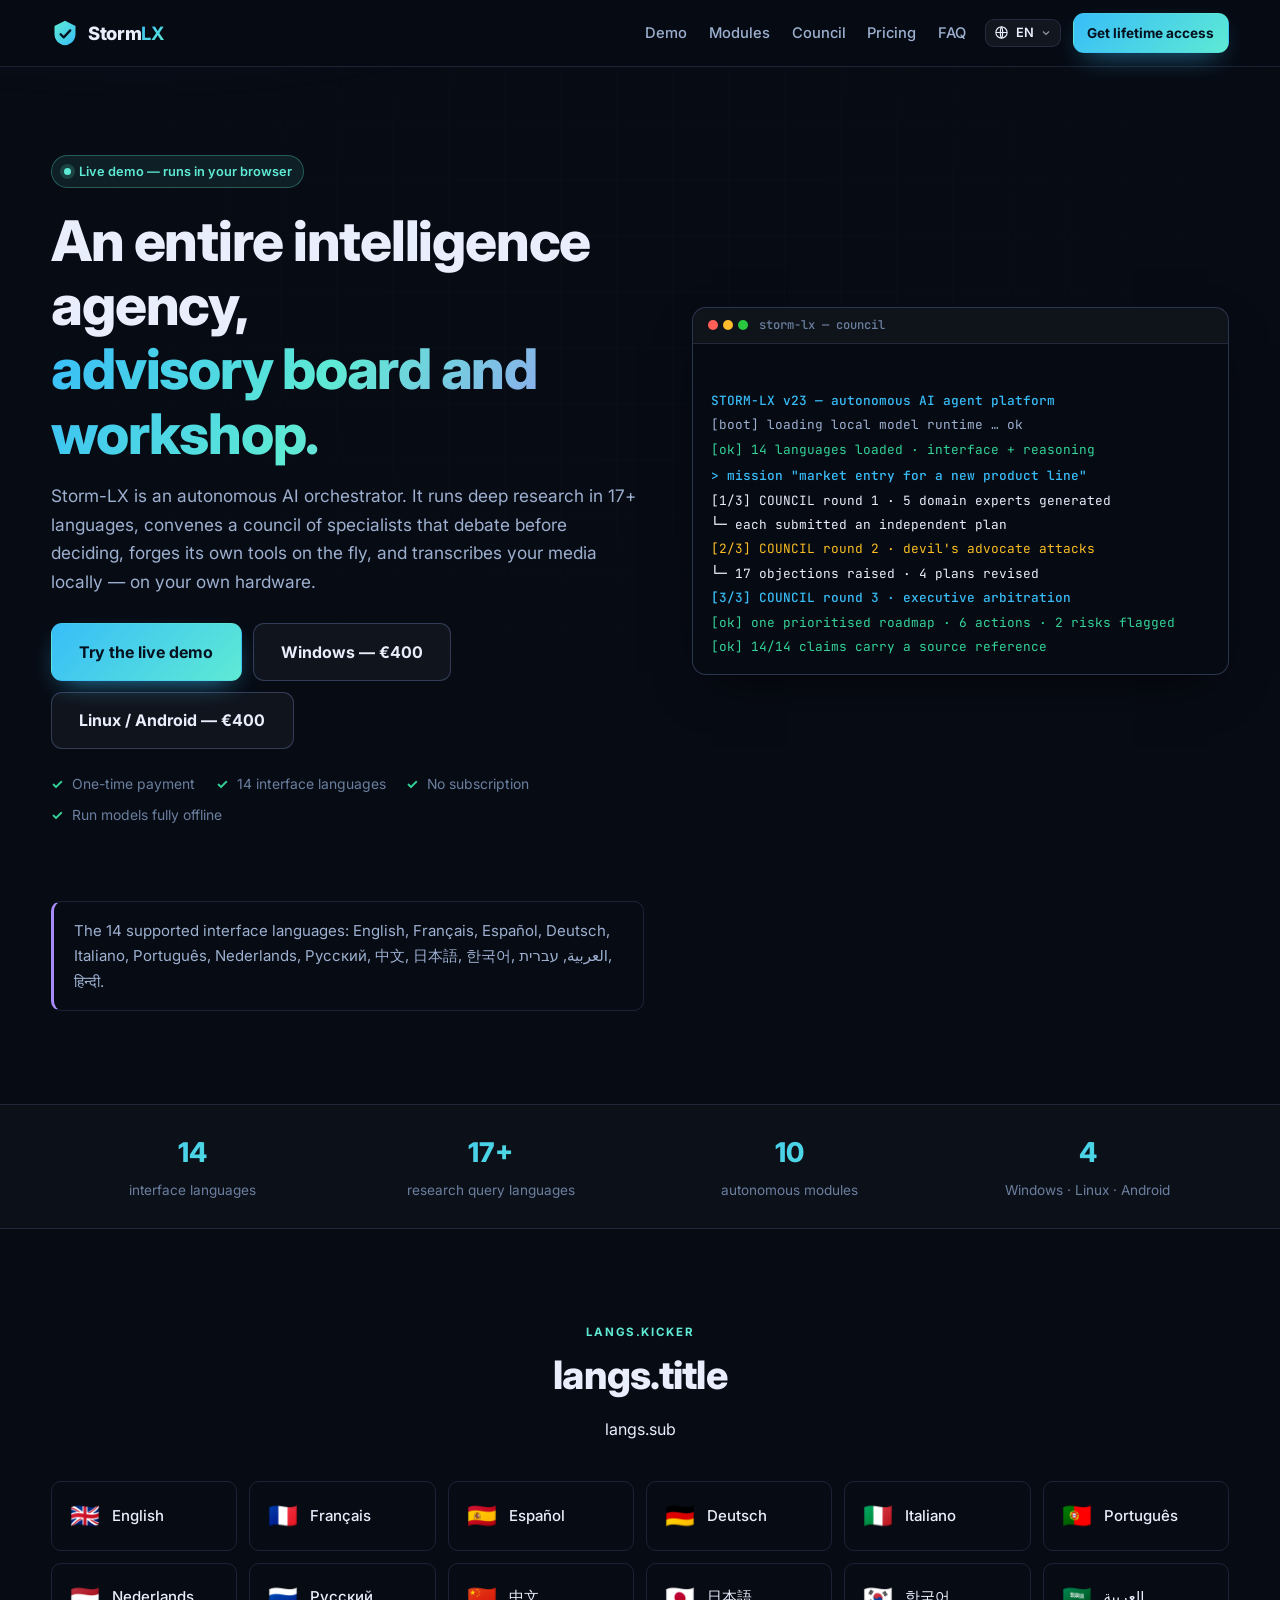
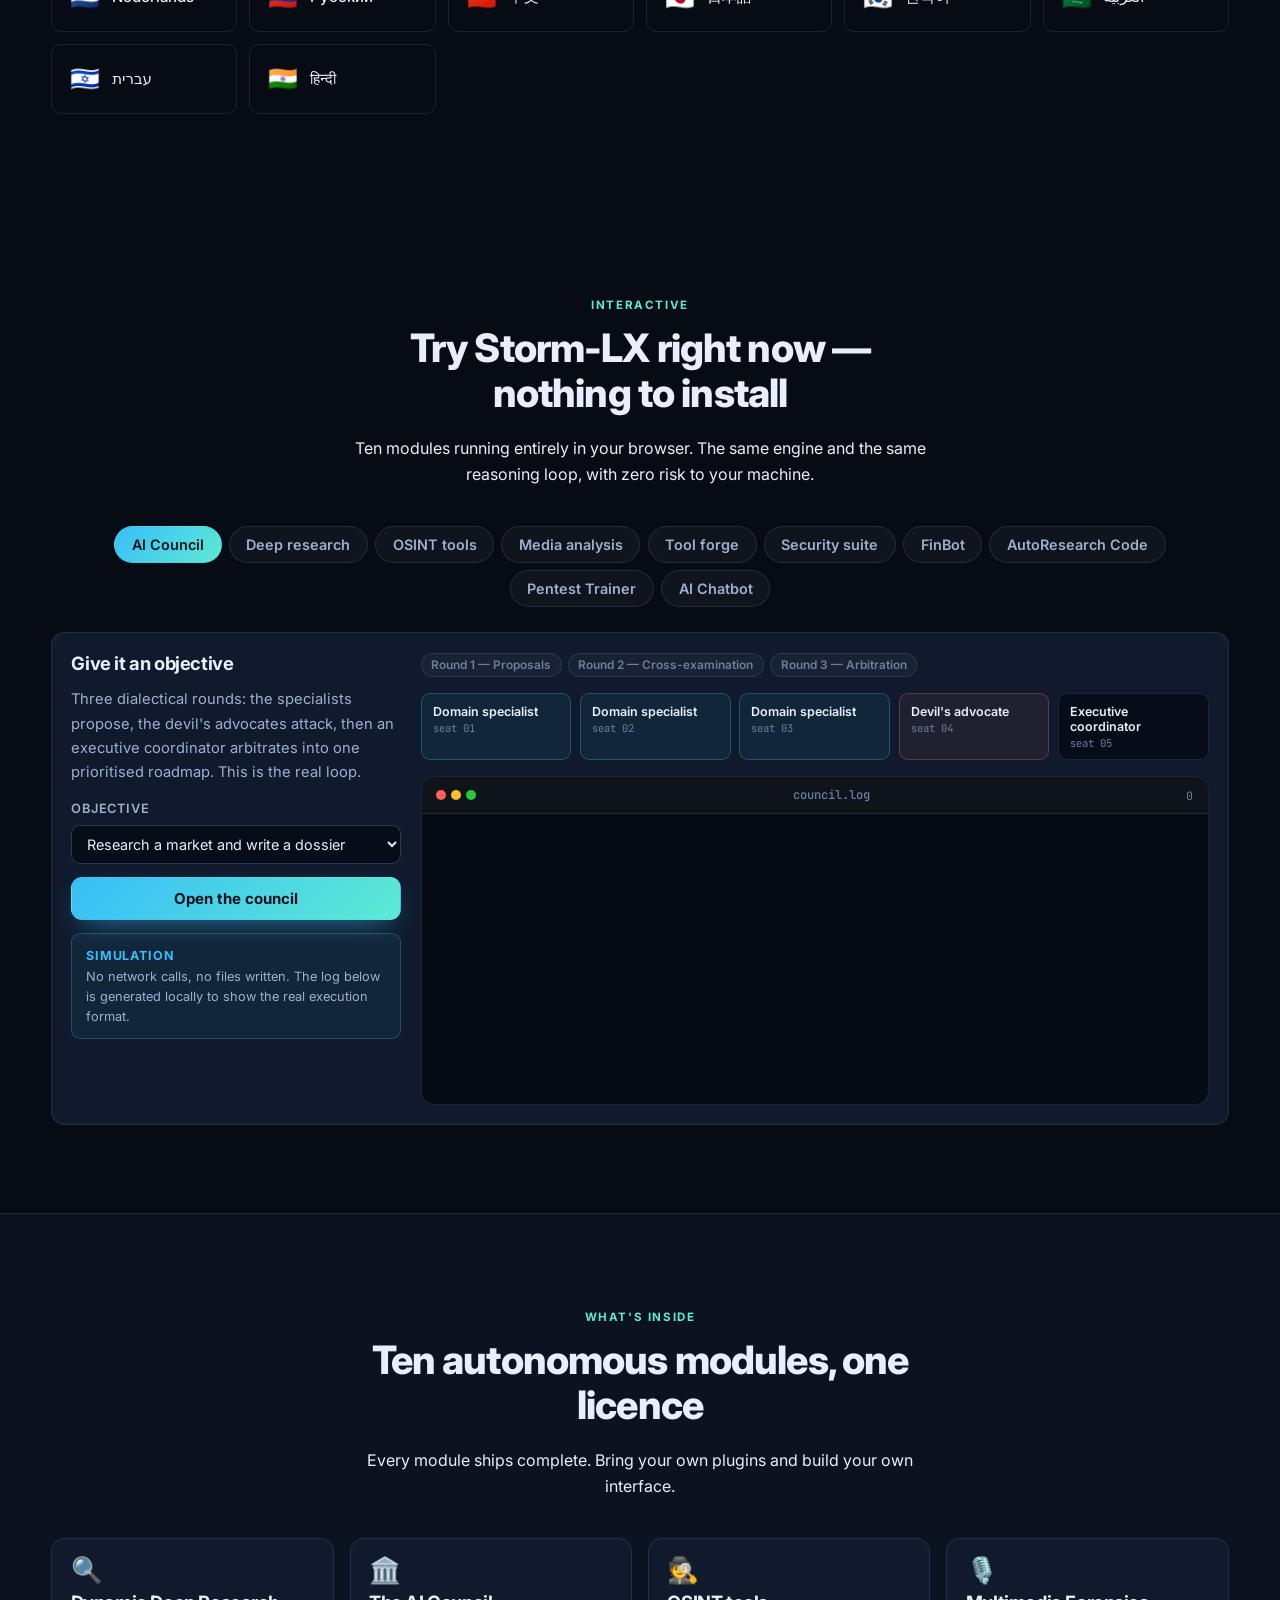
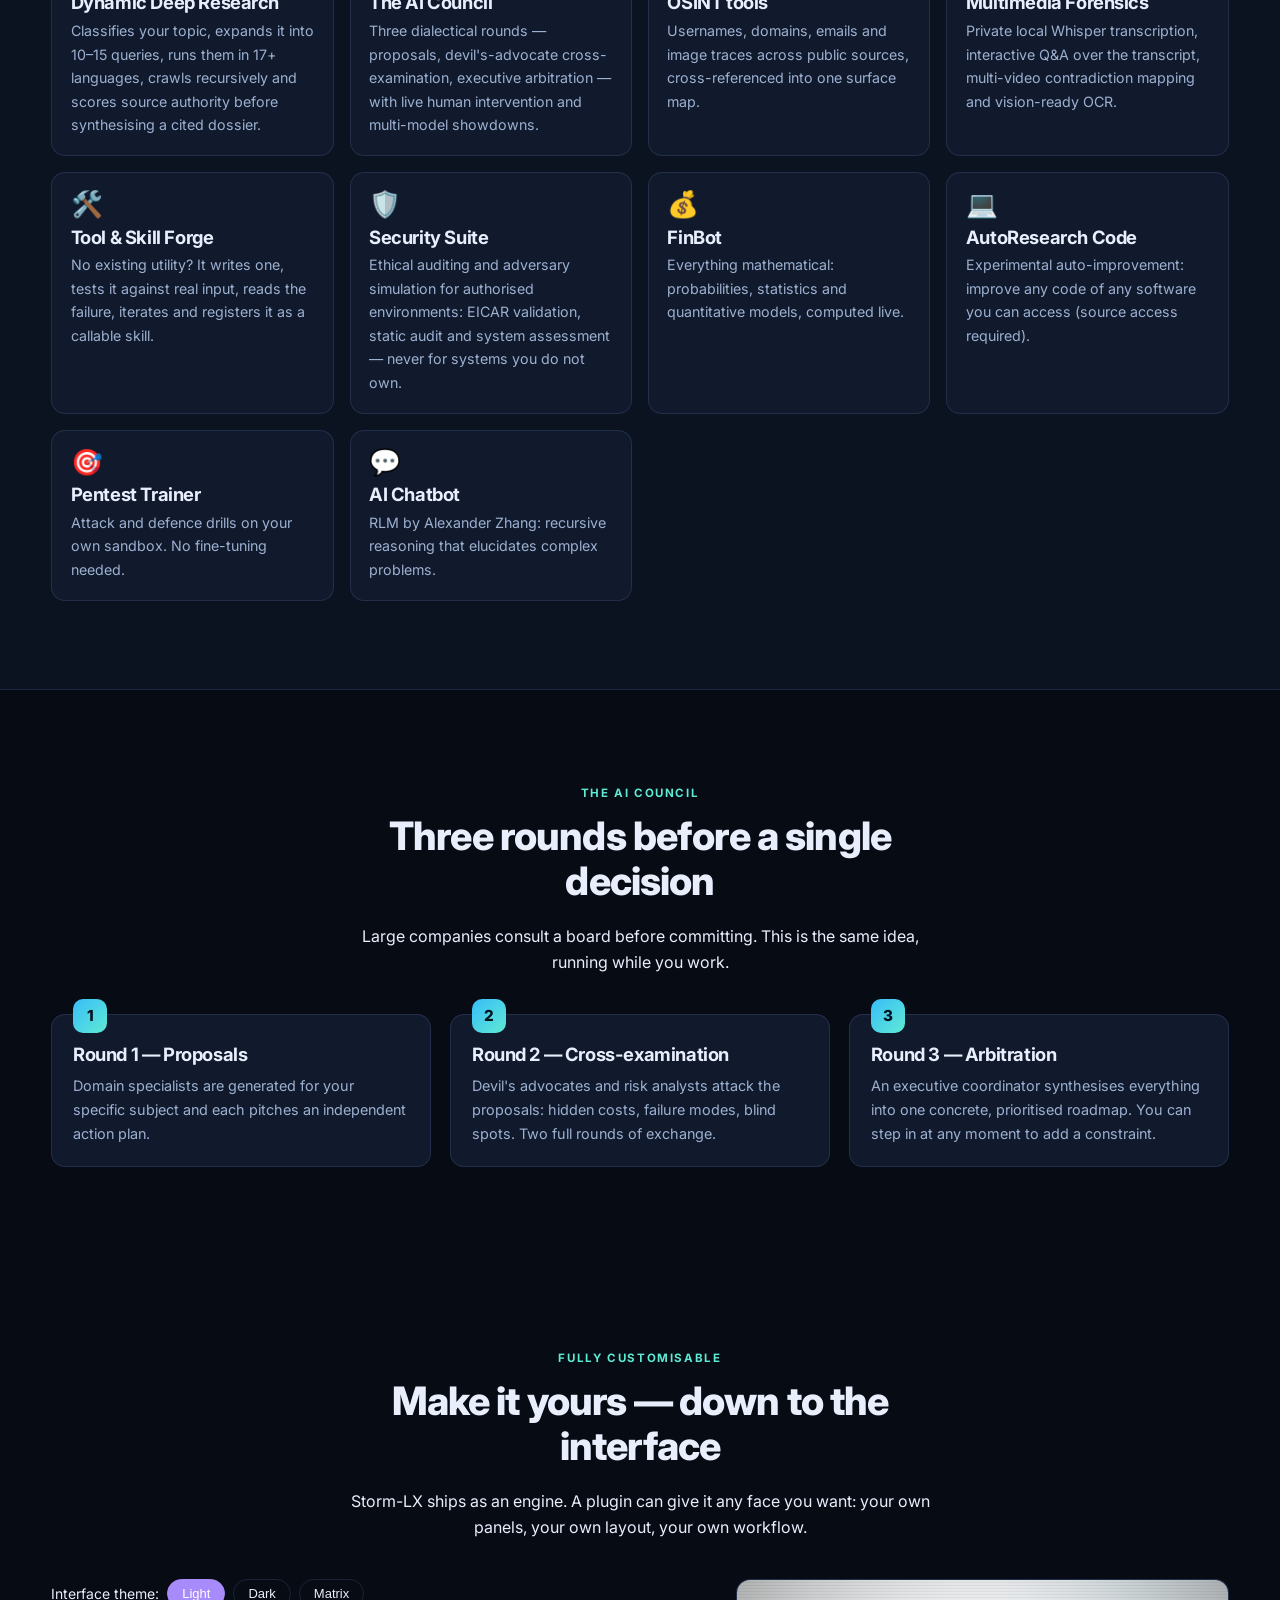
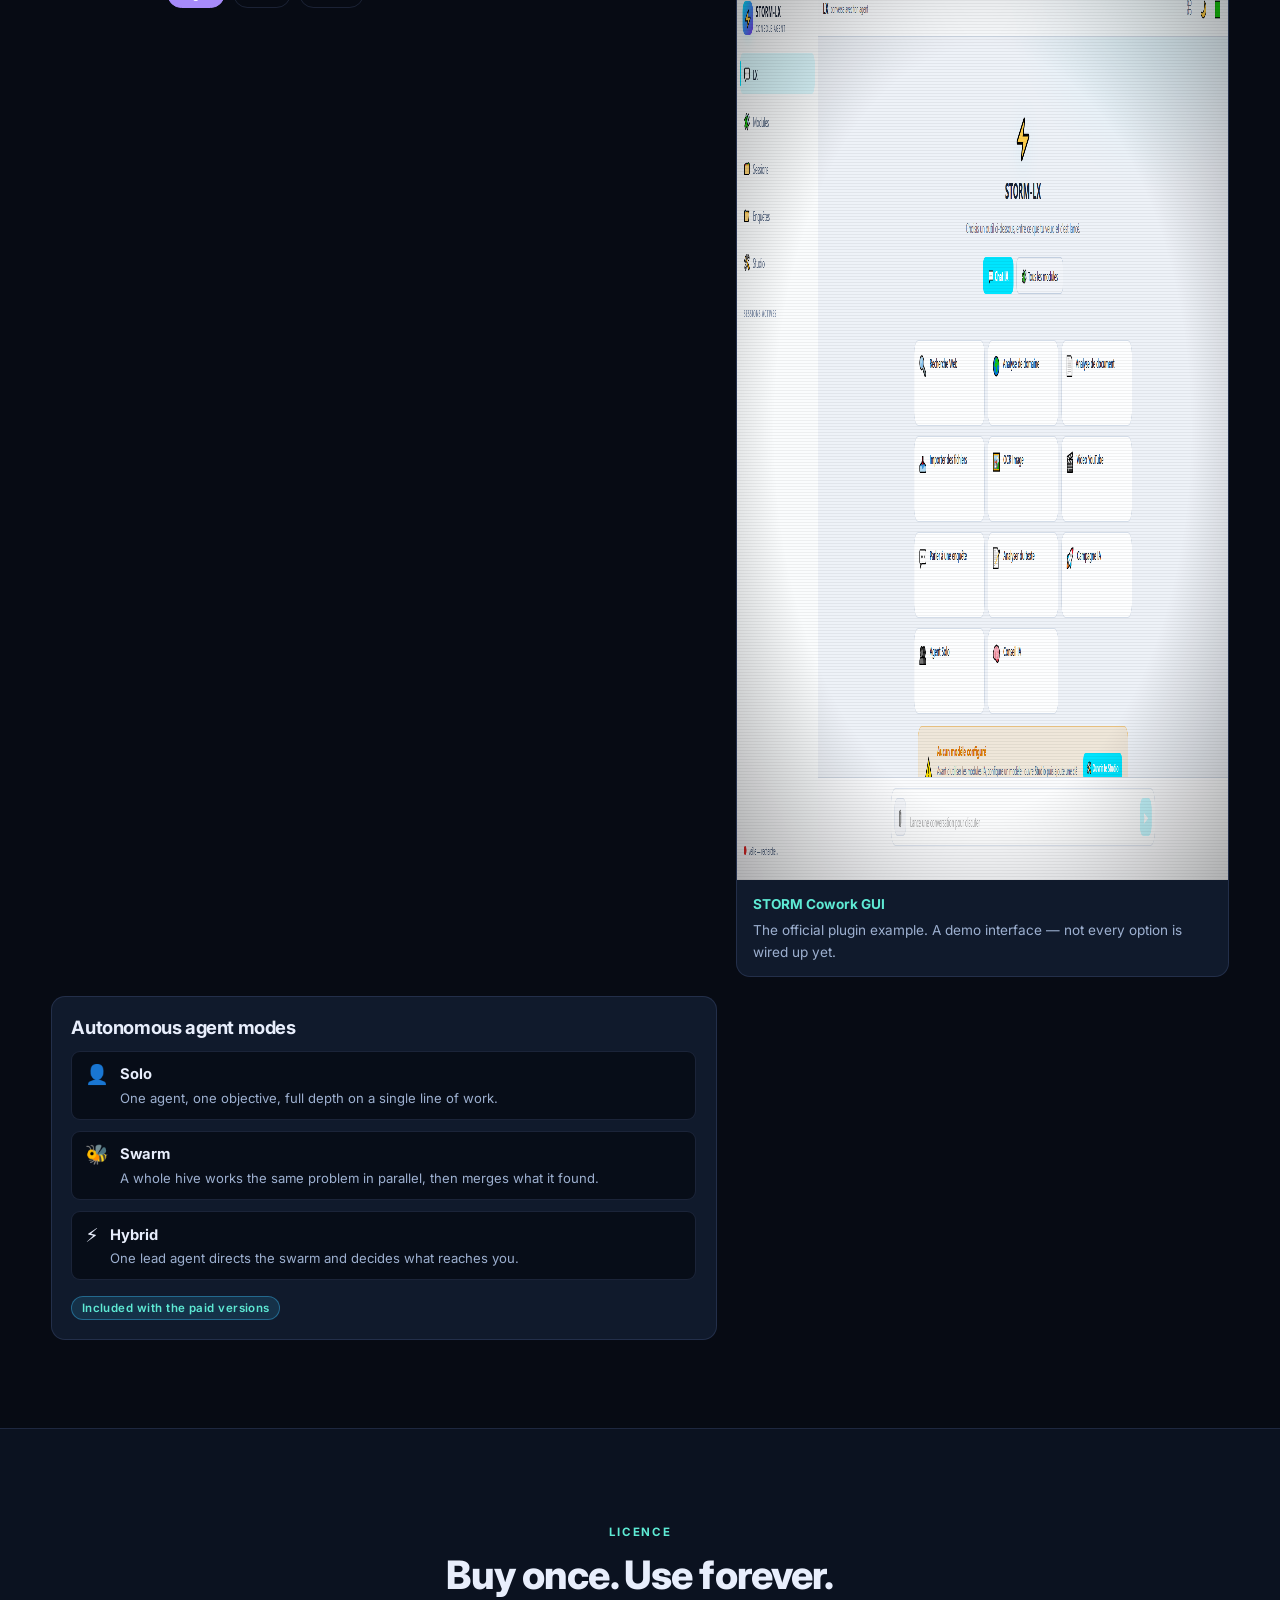
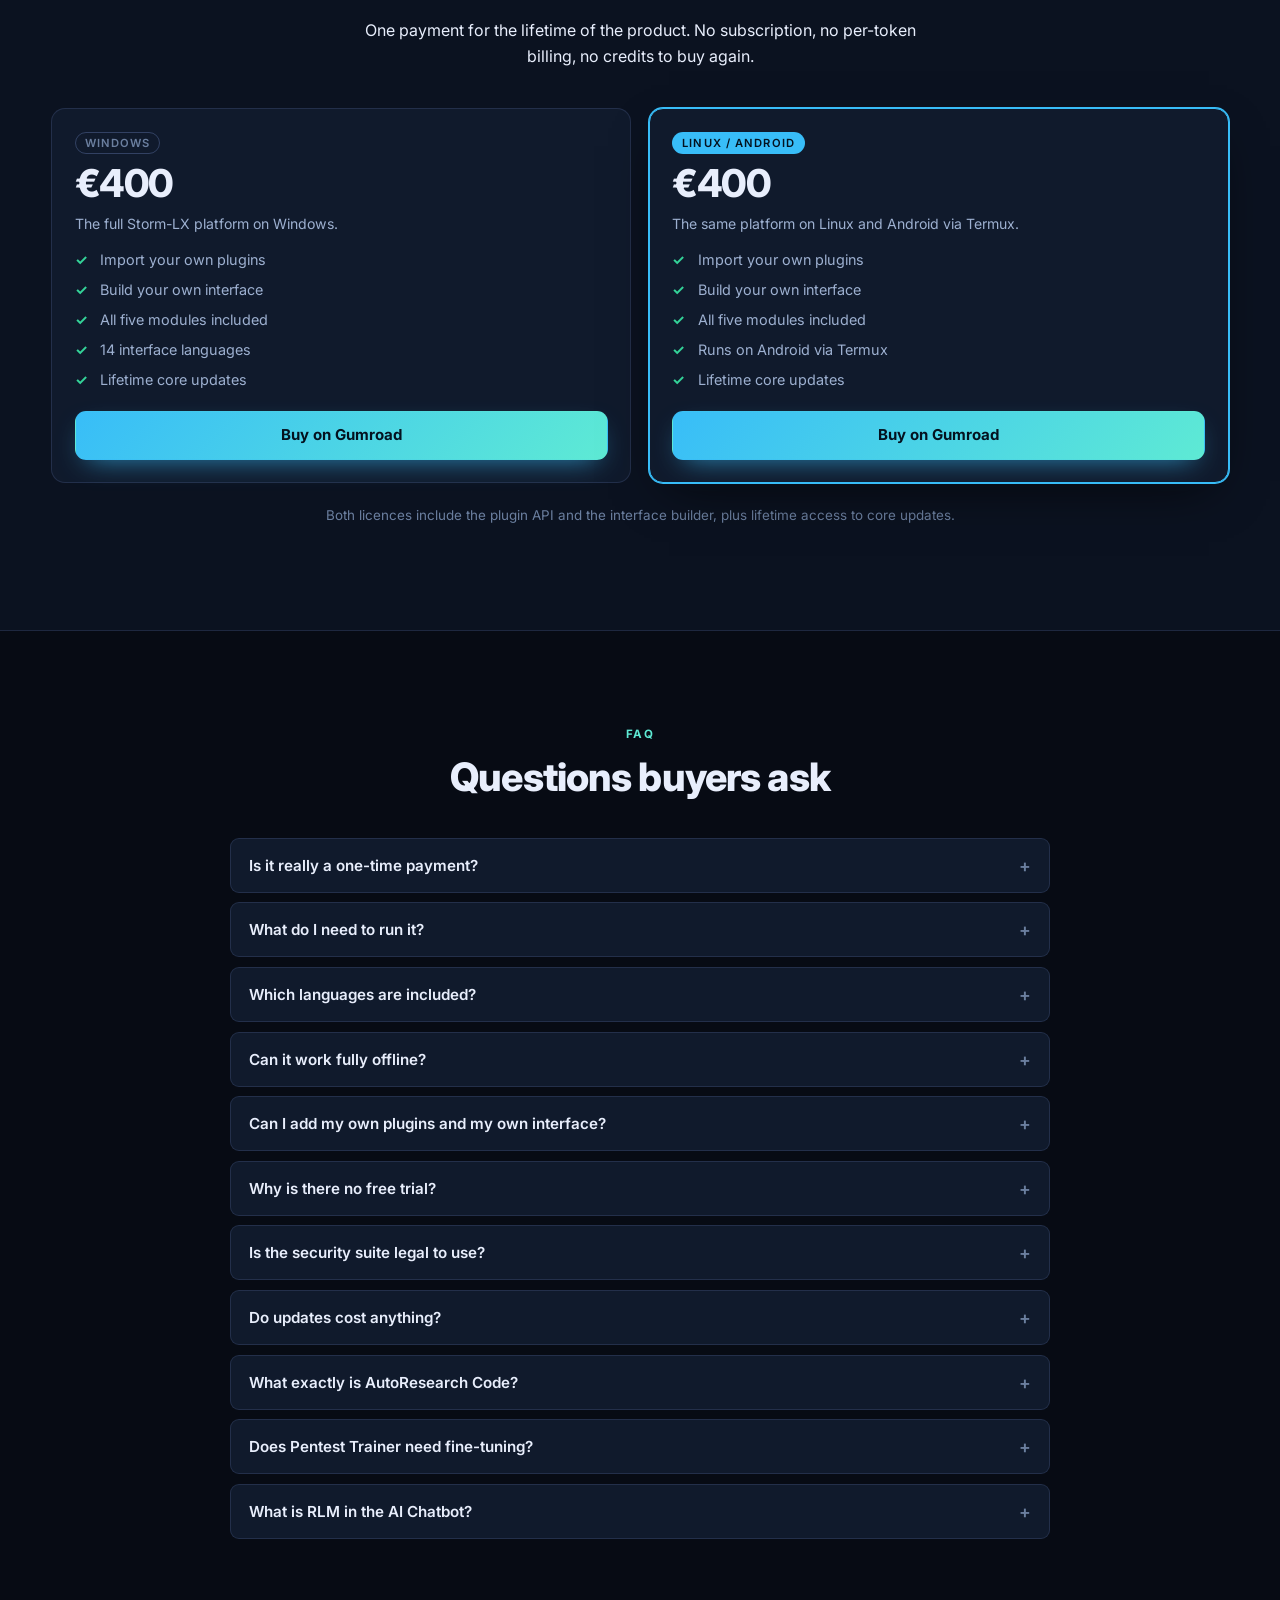
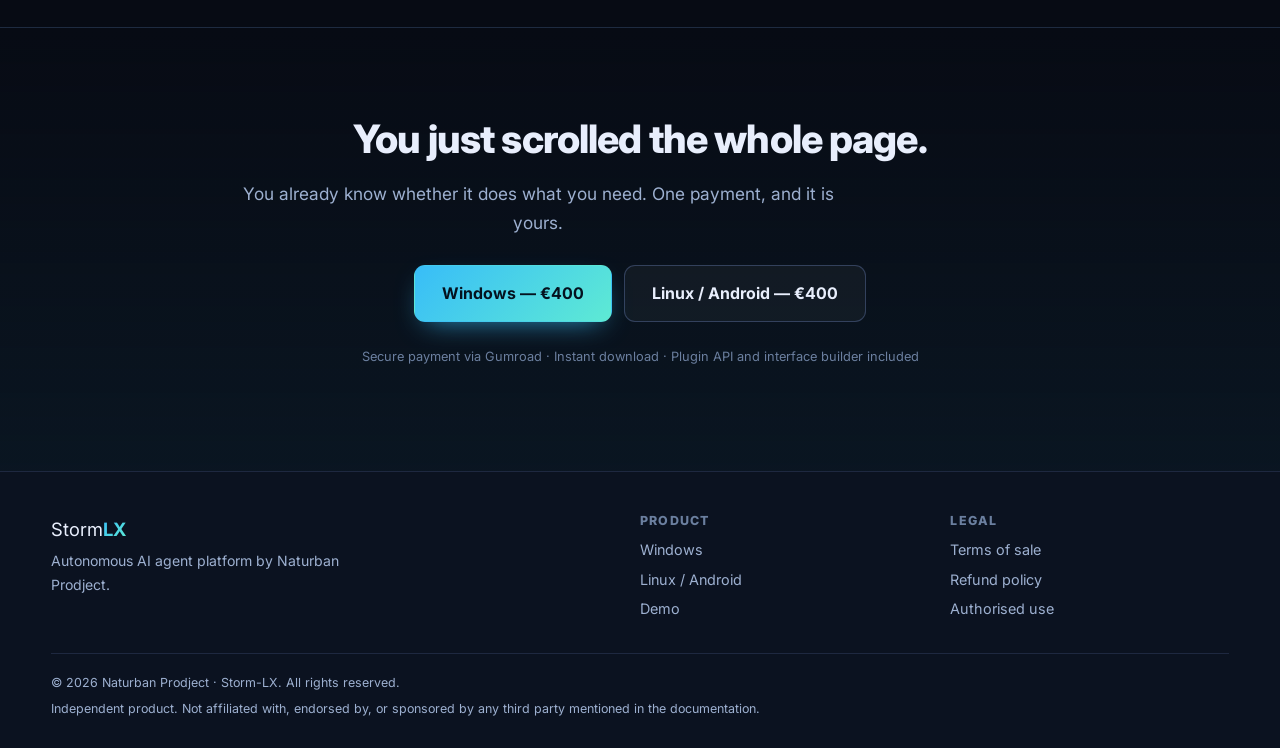
==== commit 628b8066: "Pentest Trainer: zero fine-tuning wording plus visible 2-ways box" ====
--- a/index.html
+++ b/index.html
@@ -404,8 +404,13 @@
     <div class="panel" id="panel-pentest">
       <div class="panel-grid">
         <div class="panel-side">
-          <h3 data-i18n="pt.h3">Pentest Trainer — no fine-tuning, ever</h3>
-          <p class="muted" data-i18n="pt.p">No fine-tuning needed: the model self-trains on whatever subject you want. Run a research campaign to forge a skill, or drop your own file into the RAG below — and it builds itself exercises on your subject. Drills run against your own sandbox. No live targeting.</p>
+          <h3 data-i18n="pt.h3">Pentest Trainer — zero fine-tuning</h3>
+          <p class="muted" data-i18n="pt.p">No fine-tuning needed. The LLM self-trains on whatever subject you want, then builds itself exercises on that subject. Two ways to feed it:</p>
+          <div class="ways">
+            <div class="way"><strong data-i18n="pt.w1t">1 — Make a skill with the research campaign</strong><span data-i18n="pt.w1d">Run a Deep Research campaign: the agent forges a reusable skill from live sources.</span></div>
+            <div class="way"><strong data-i18n="pt.w2t">2 — Drop your own file into the RAG</strong><span data-i18n="pt.w2d">Paste notes or drop a .txt / .md file below: the trainer generates exercises from your content.</span></div>
+          </div>
+          <p class="muted">Drills run against your own sandbox. No live targeting.</p>
           <label class="field">
             <span data-i18n="pt.label">Drill</span>
             <select id="pentestSelect">
@@ -428,7 +433,7 @@
           <label class="file-btn" id="ragFileBtn" style="display:none"><span data-i18n="pt.fileBtn">Drop a file instead</span><input type="file" id="ragFile" accept=".txt,.md,.markdown,.log" hidden></label>
           <button class="btn btn-primary btn-block" id="runPentest" data-i18n="pt.run">Start drill</button>
           <div class="note note-info">
-            <strong data-i18n="pt.fine">The LLM trains itself on your subject</strong>
+            <strong data-i18n="pt.fine">The LLM trains itself — then tests itself — on your subject</strong>
             <span data-i18n="pt.fineNote">Two ways in: forge a skill with a research campaign, or paste / drop your own file above — the trainer generates exercises from your content.</span>
           </div>
           <div class="note note-safe">
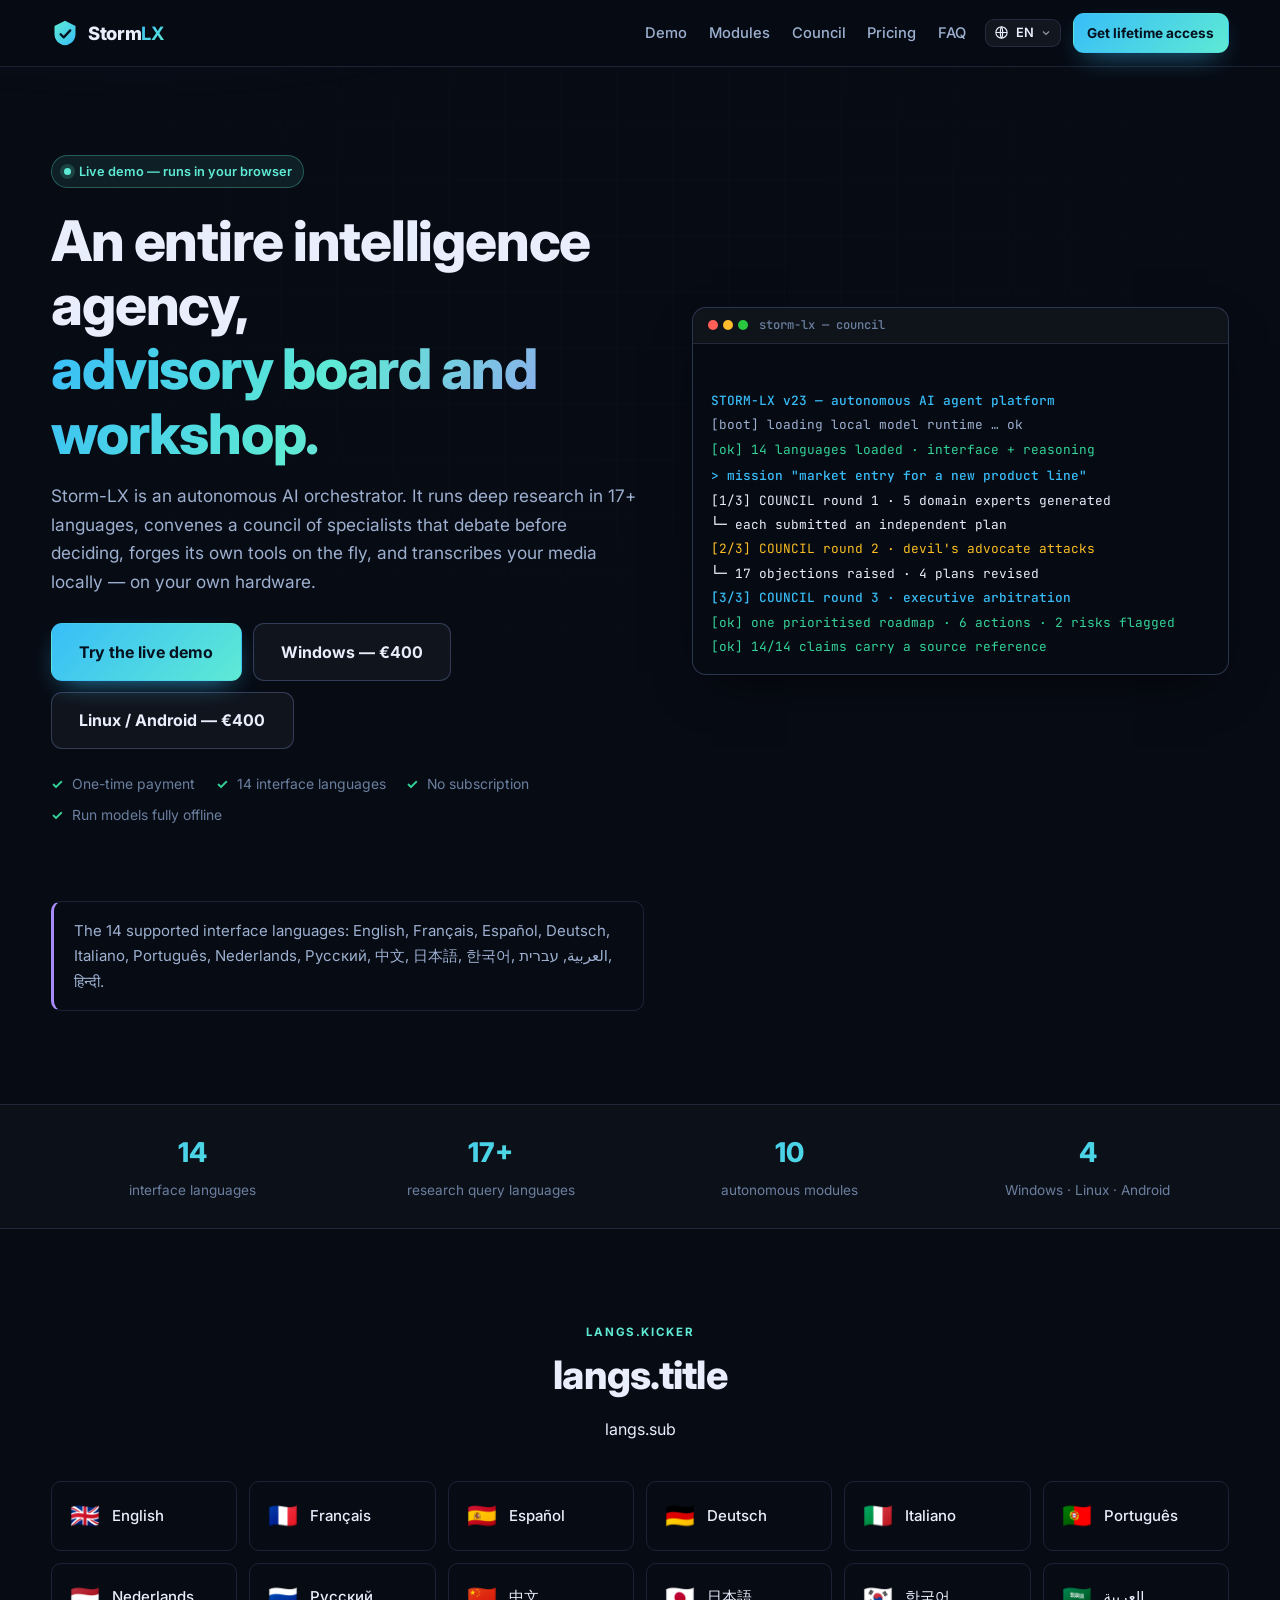
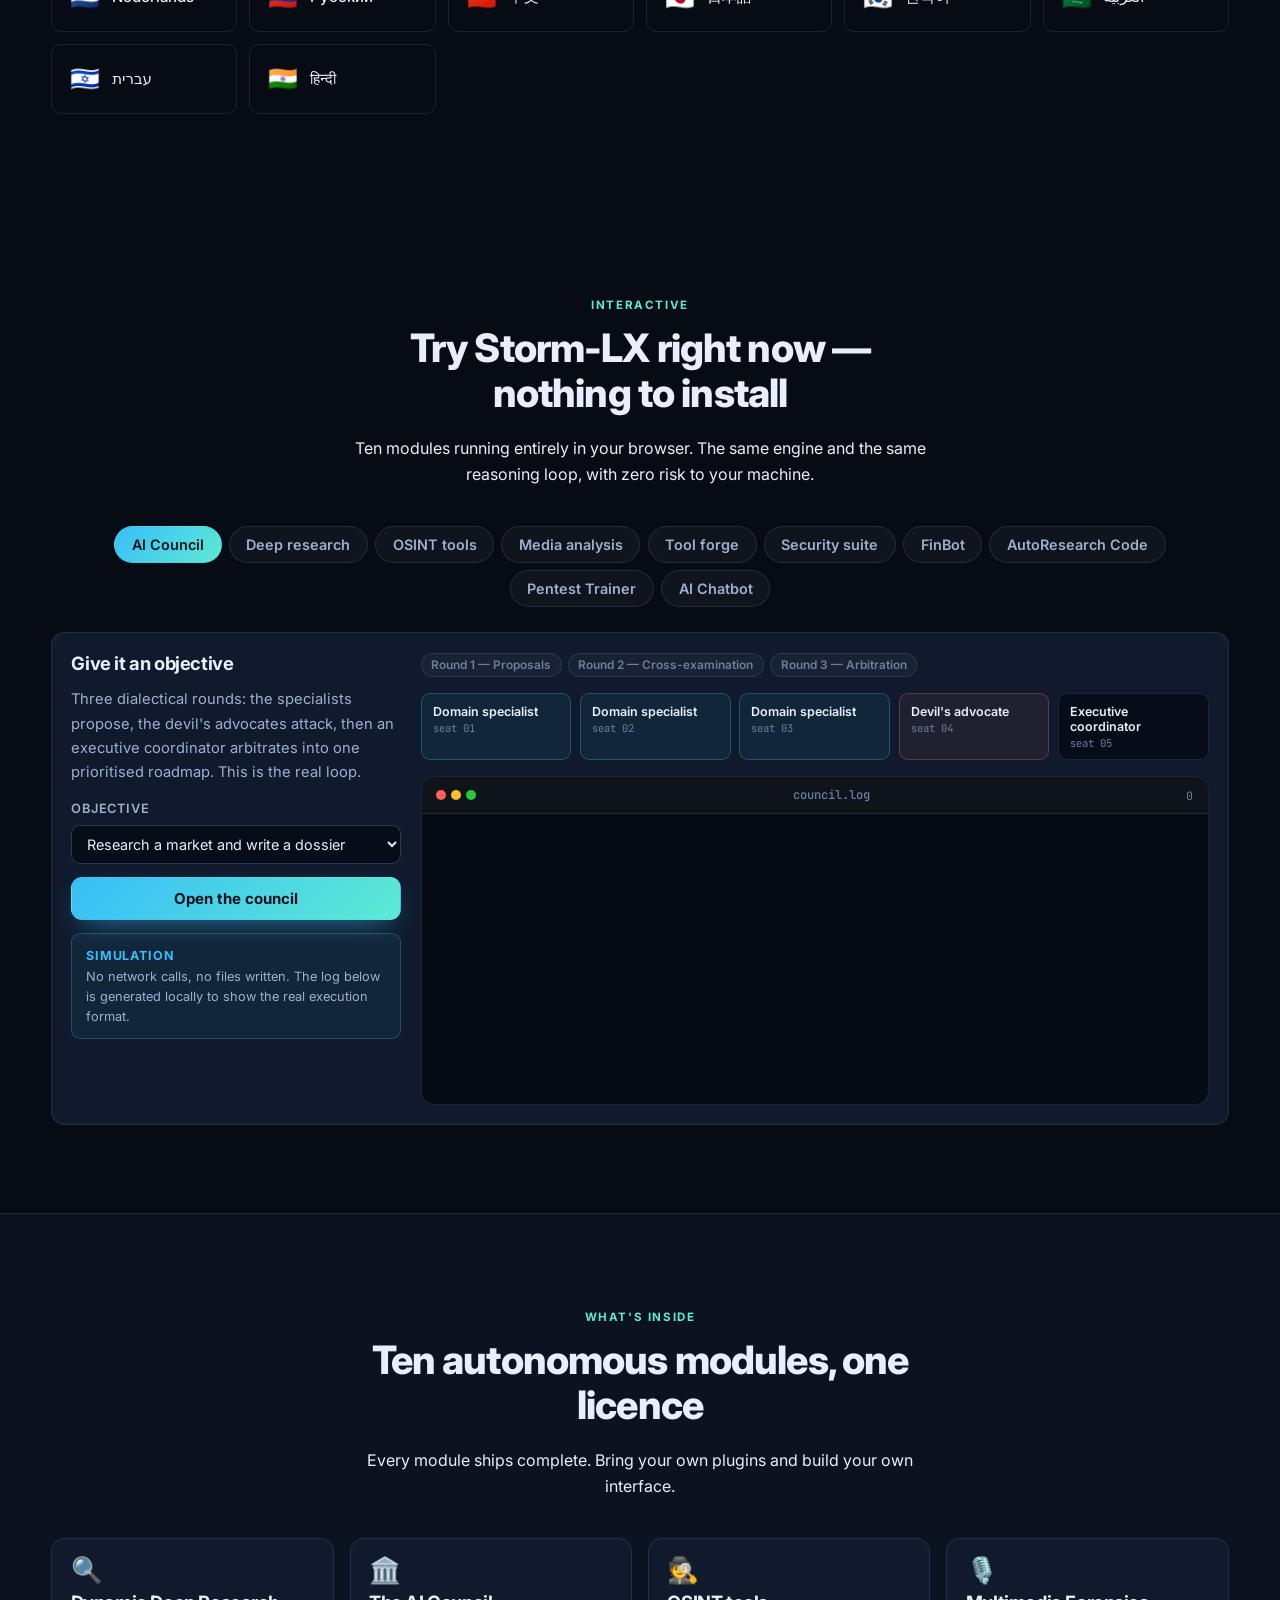
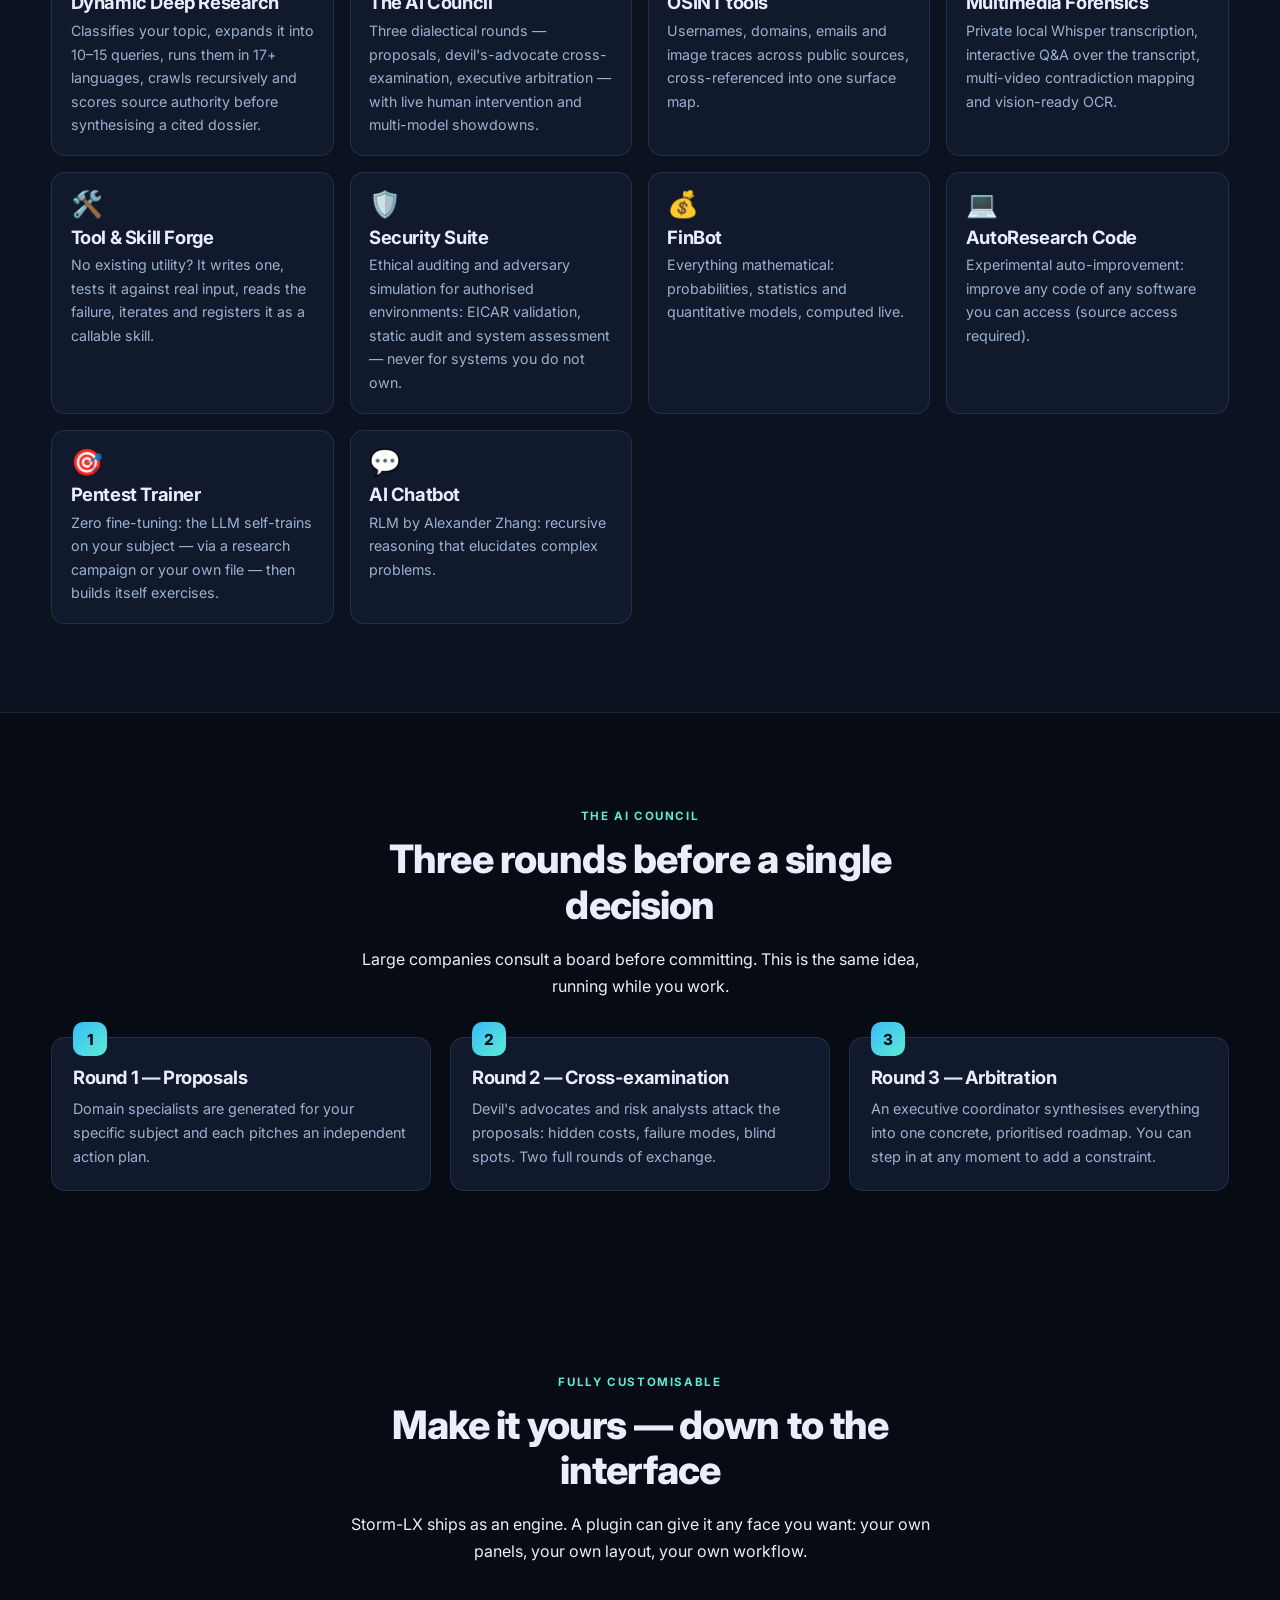
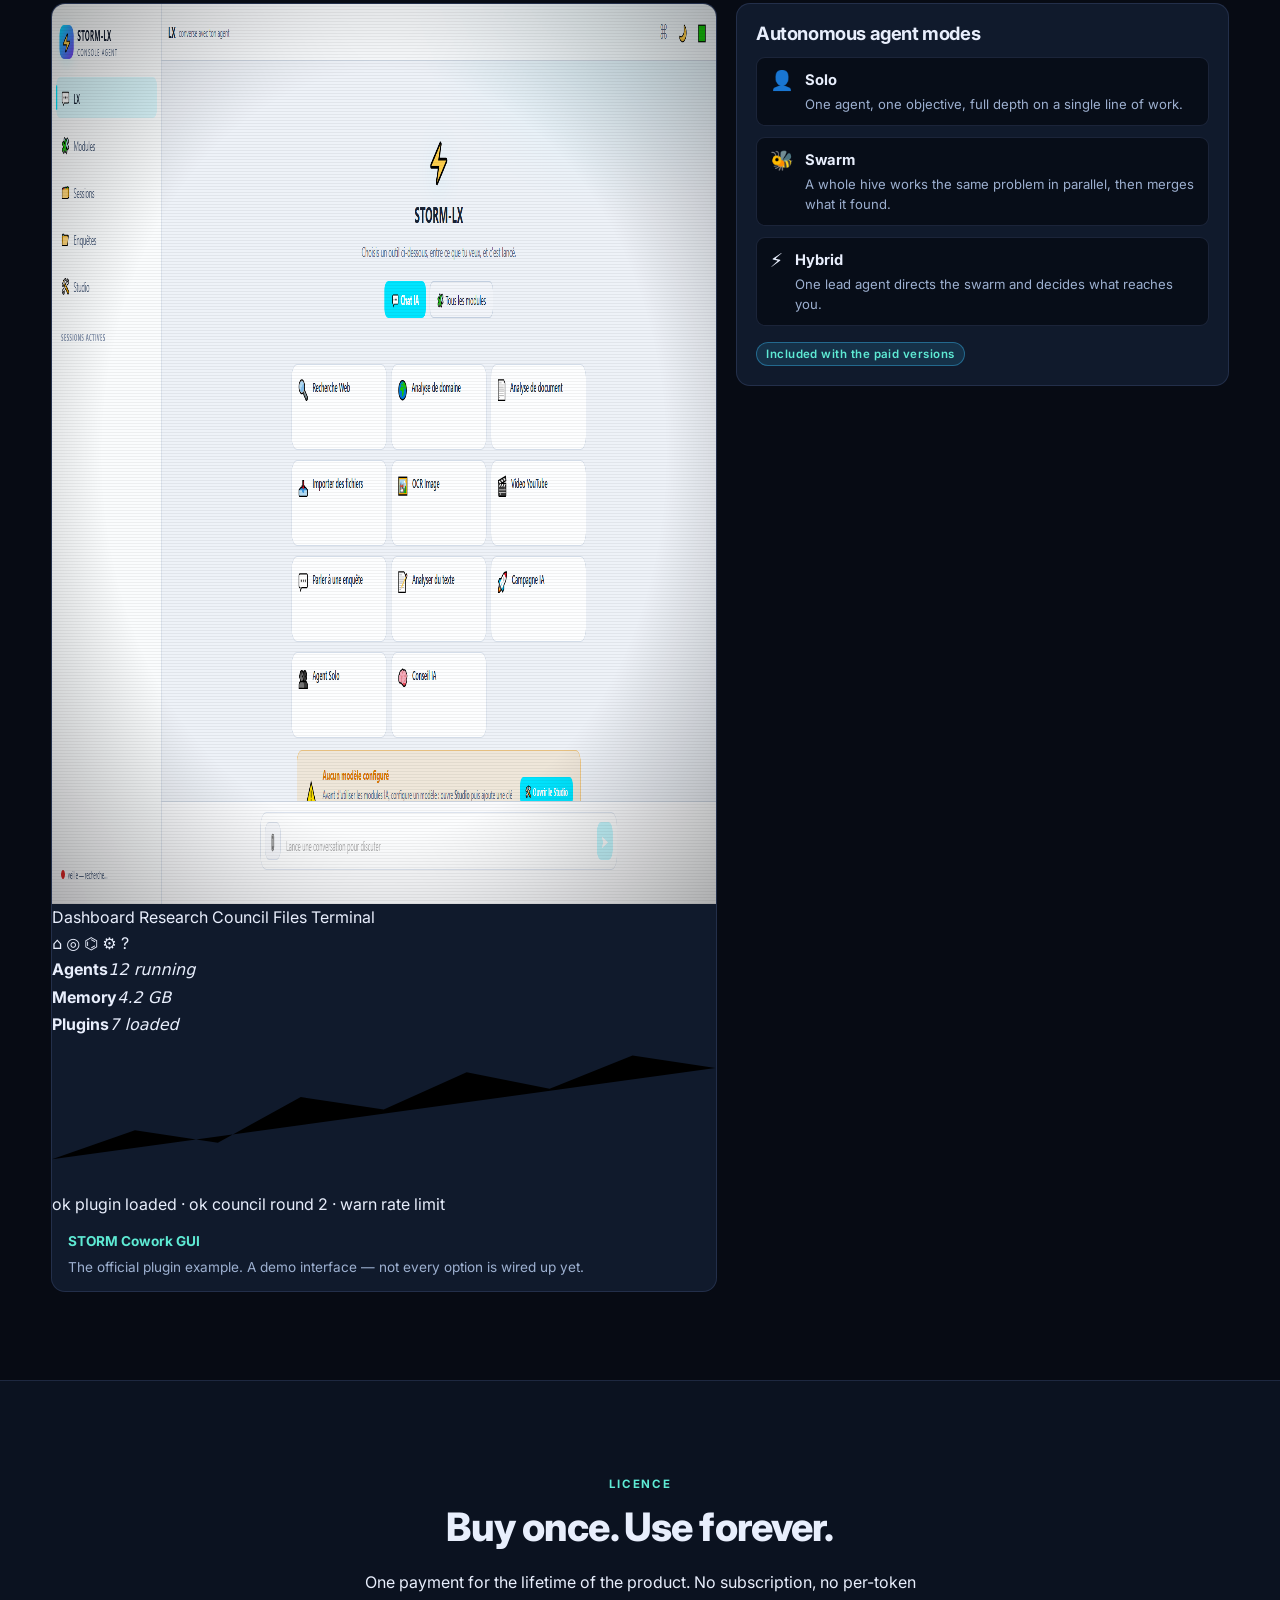
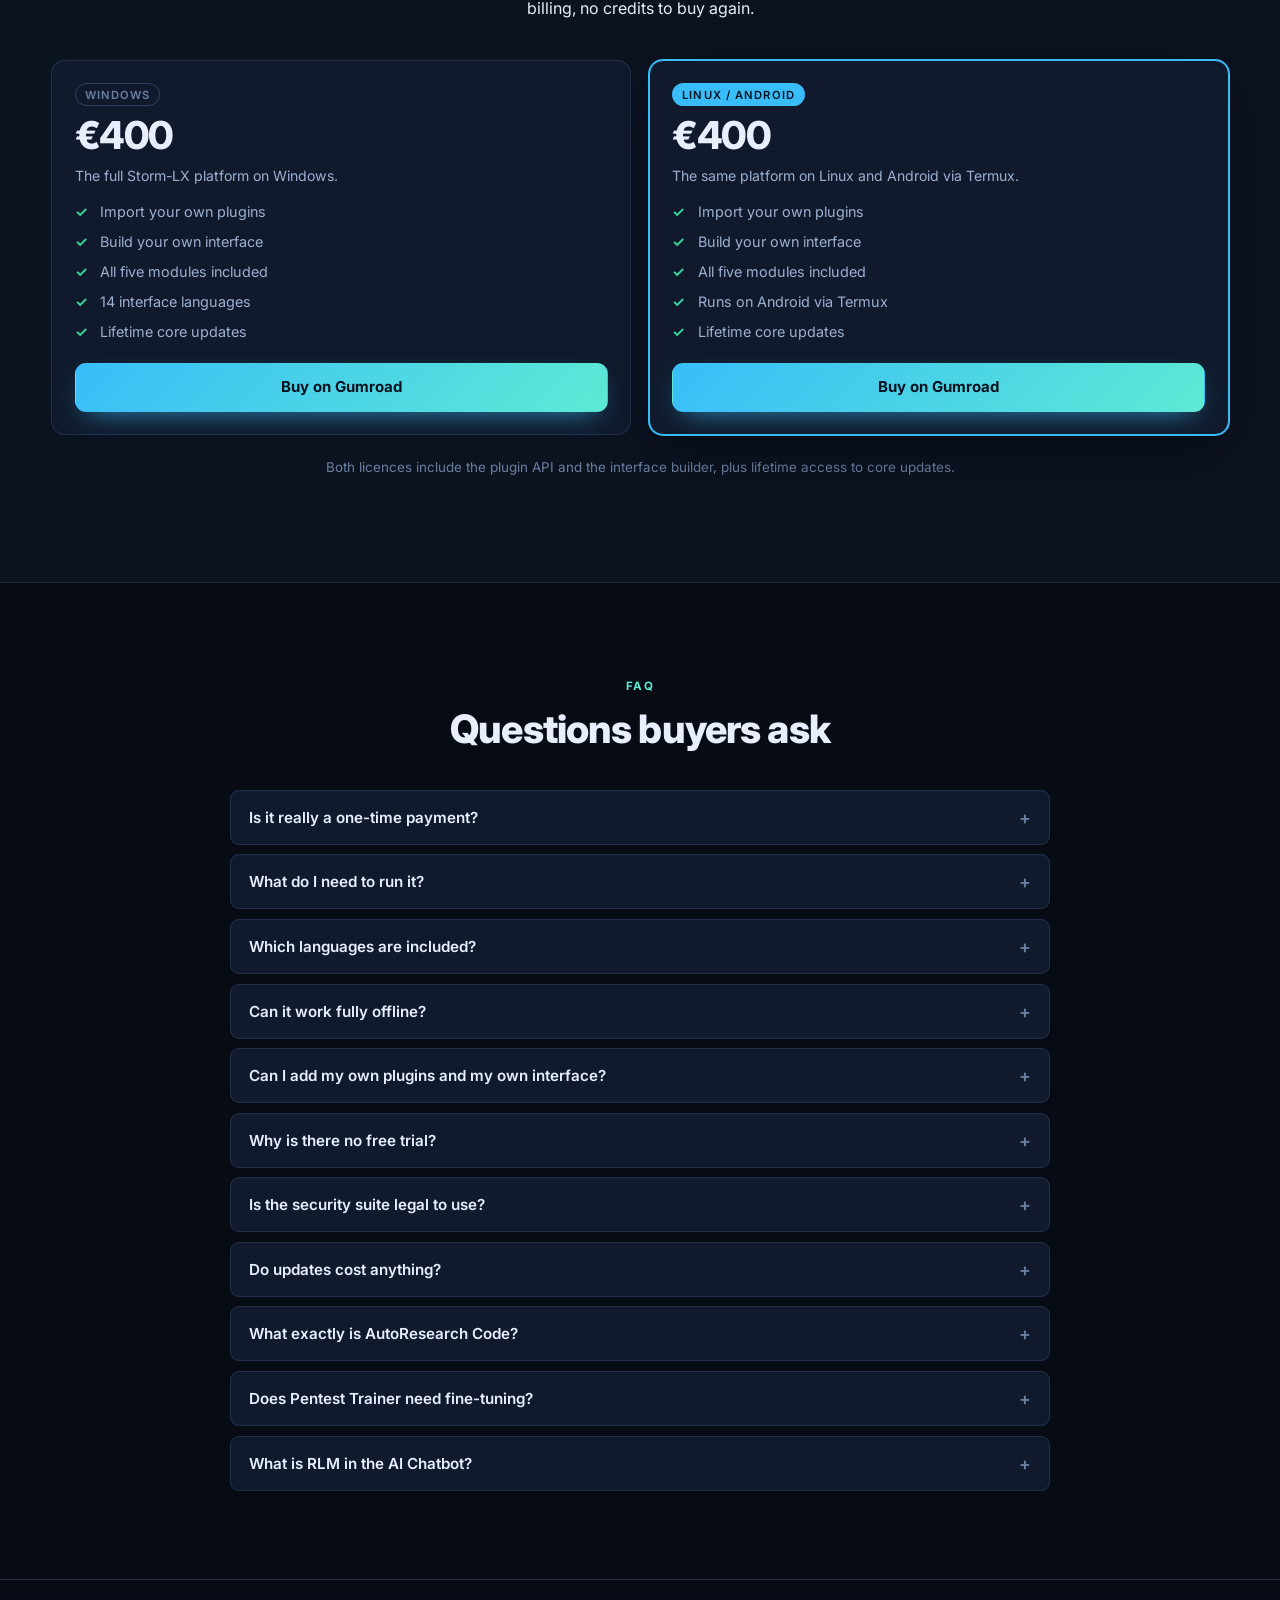
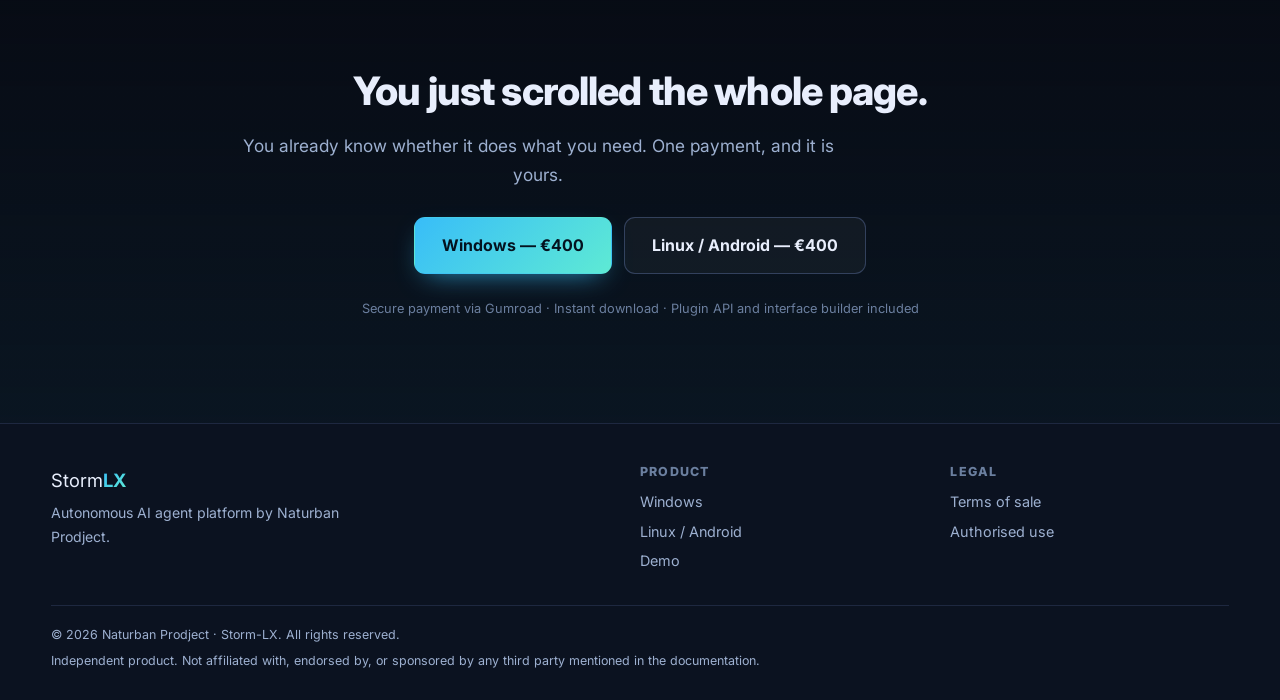
==== commit 08aff434: "Remove refund policy link, cyberpunk GUI showcase, audit FAQ, plugins wording" ====
--- a/index.html
+++ b/index.html
@@ -21,7 +21,7 @@
   "@context": "https://schema.org",
   "@type": "Product",
   "name": "Storm-LX — Autonomous AI Agent Platform",
-  "description": "An autonomous AI orchestrator that researches, deliberates, forges tools, transcribes and audits media. 14 interface languages. Multi-agent modes Solo/Swarm/Hybrid. Plugin API.",
+  "description": "An autonomous AI orchestrator that researches, deliberates, forges tools, transcribes and audits media. 14 interface languages. Multi-agent modes Solo/Swarm/Hybrid. Plugin system.",
   "brand": { "@type": "Brand", "name": "Storm-LX" },
   "offers": {
     "@type": "Offer",
@@ -410,9 +410,9 @@
             <div class="way"><strong data-i18n="pt.w1t">1 — Make a skill with the research campaign</strong><span data-i18n="pt.w1d">Run a Deep Research campaign: the agent forges a reusable skill from live sources.</span></div>
             <div class="way"><strong data-i18n="pt.w2t">2 — Drop your own file into the RAG</strong><span data-i18n="pt.w2d">Paste notes or drop a .txt / .md file below: the trainer generates exercises from your content.</span></div>
           </div>
-          <p class="muted">Drills run against your own sandbox. No live targeting.</p>
-          <label class="field">
-            <span data-i18n="pt.label">Drill</span>
+          <p class="muted" data-i18n="pt.safe">Every exercise stays on your own systems, your own sites or machines you are authorised to test. No live targeting.</p>
+          <label class="field">
+            <span data-i18n="pt.label">Topic</span>
             <select id="pentestSelect">
               <option value="recon" data-i18n="pt.o1">Reconnaissance on your own network</option>
               <option value="web" data-i18n="pt.o2">Web app scanning (DVWA-style)</option>
@@ -422,7 +422,7 @@
           <label class="field">
             <span data-i18n="pt.mode">Mode</span>
             <select id="pentestMode">
-              <option value="drill" data-i18n="pt.m_drill">Guided drill</option>
+              <option value="drill" data-i18n="pt.m_drill">Guided exercises</option>
               <option value="custom" data-i18n="pt.m_custom">My own subject (RAG)</option>
             </select>
           </label>
@@ -431,14 +431,14 @@
             <textarea id="ragInput" rows="6" spellcheck="false" placeholder="Paste course notes, a man page, a CVE write-up..."></textarea>
           </label>
           <label class="file-btn" id="ragFileBtn" style="display:none"><span data-i18n="pt.fileBtn">Drop a file instead</span><input type="file" id="ragFile" accept=".txt,.md,.markdown,.log" hidden></label>
-          <button class="btn btn-primary btn-block" id="runPentest" data-i18n="pt.run">Start drill</button>
+          <button class="btn btn-primary btn-block" id="runPentest" data-i18n="pt.run">Start exercises</button>
           <div class="note note-info">
             <strong data-i18n="pt.fine">The LLM trains itself — then tests itself — on your subject</strong>
             <span data-i18n="pt.fineNote">Two ways in: forge a skill with a research campaign, or paste / drop your own file above — the trainer generates exercises from your content.</span>
           </div>
           <div class="note note-safe">
             <strong data-i18n="pt.noteTitle">Authorised use only</strong>
-            <span data-i18n="pt.note">Drills run against a sandbox. Test only what you own or are authorised to test.</span>
+            <span data-i18n="pt.note">Every exercise stays on your own systems, your own sites or machines you are authorised to test.</span>
           </div>
         </div>
         <div class="panel-main">
@@ -460,7 +460,7 @@
           <button class="btn btn-primary btn-block" id="runChat" data-i18n="chat.run">Elucidate</button>
           <div class="note note-info">
             <strong data-i18n="chat.noteTitle">Real local reasoning</strong>
-            <span data-i18n="chat.note">No network, no API key: the recursive breakdown runs entirely in this page.</span>
+            <span data-i18n="chat.note">Nothing is sent anywhere: the recursive breakdown runs entirely in this page.</span>
           </div>
         </div>
         <div class="panel-main">
@@ -522,17 +522,43 @@
     </header>
 
     <div class="cus-grid">
-      <div class="theme-row">
-        <span data-i18n="cus.theme">Interface theme:</span>
-        <button class="theme-btn on" data-theme="light" data-i18n="cus.t_light">Light</button>
-        <button class="theme-btn" data-theme="dark" data-i18n="cus.t_dark">Dark</button>
-        <button class="theme-btn" data-theme="matrix" data-i18n="cus.t_matrix">Matrix</button>
-      </div>
-      <figure class="cus-shot" id="cusShot" data-theme="light">
-        <img src="assets/img/storm-cowork.png" alt="STORM Cowork GUI — official plugin example" width="1600" height="900">
+      <figure class="cus-shot" id="cusShot" data-theme="cyber">
+        <img src="assets/img/storm-cowork.png" alt="STORM Cowork GUI — plugin interface example" width="1600" height="900">
+        <div class="gui-overlay" aria-hidden="true">
+          <div class="gui-titlebar">
+            <span class="dot r"></span><span class="dot y"></span><span class="dot g"></span>
+            <span class="gui-tab is-active">Dashboard</span>
+            <span class="gui-tab">Research</span>
+            <span class="gui-tab">Council</span>
+            <span class="gui-tab">Files</span>
+            <span class="gui-tab">Terminal</span>
+          </div>
+          <div class="gui-body">
+            <div class="gui-rail">
+              <span class="rail-ico is-on">⌂</span>
+              <span class="rail-ico">◎</span>
+              <span class="rail-ico">⌬</span>
+              <span class="rail-ico">⚙</span>
+              <span class="rail-ico">?</span>
+            </div>
+            <div class="gui-main">
+              <div class="gui-cards">
+                <div class="gcard"><b>Agents</b><span class="gbar" style="--w:78%"></span><em>12 running</em></div>
+                <div class="gcard"><b>Memory</b><span class="gbar" style="--w:54%"></span><em>4.2 GB</em></div>
+                <div class="gcard"><b>Plugins</b><span class="gbar" style="--w:31%"></span><em>7 loaded</em></div>
+              </div>
+              <div class="gui-chart">
+                <svg viewBox="0 0 320 70" preserveAspectRatio="none" aria-hidden="true">
+                  <polyline points="0,58 40,44 80,50 120,28 160,34 200,16 240,24 280,8 320,14"/>
+                </svg>
+              </div>
+              <div class="gui-log"><span class="gl-ok">ok</span> plugin loaded · <span class="gl-ok">ok</span> council round 2 · <span class="gl-wn">warn</span> rate limit</div>
+            </div>
+          </div>
+        </div>
         <figcaption>
           <strong data-i18n="cus.shot.t">STORM Cowork GUI</strong>
-          <span data-i18n="cus.cap">The official plugin example. A demo interface — not every option is wired up yet.</span>
+          <span data-i18n="cus.cap">Built as a plugin on top of the engine — panels, rails, charts, logs: your own interface, your own workflow.</span>
         </figcaption>
       </figure>
 
@@ -594,7 +620,7 @@
       </div>
     </div>
 
-    <p class="center-note" data-i18n="lic.note">Both licences include the plugin API and the interface builder, plus lifetime access to core updates.</p>
+    <p class="center-note" data-i18n="lic.note">Both licences include the plugin system and the interface builder, plus lifetime access to core updates.</p>
   </div>
 </section>
 
@@ -618,7 +644,7 @@
       <a class="btn btn-primary btn-lg" href="https://fdxcube.gumroad.com/l/zqgijq" target="_blank" rel="noopener">Windows — €400</a>
       <a class="btn btn-ghost btn-lg" href="https://fdxcube.gumroad.com/l/dtcjyf" target="_blank" rel="noopener">Linux / Android — €400</a>
     </div>
-    <p class="micro" data-i18n="cta.micro">Secure payment via Gumroad · Instant download · Plugin API and interface builder included</p>
+    <p class="micro" data-i18n="cta.micro">Secure payment via Gumroad · Instant download · Plugin system and interface builder included</p>
   </div>
 </section>
 
@@ -638,7 +664,7 @@
     <div class="footer-col">
       <h4 data-i18n="foot.legal">Legal</h4>
       <a href="#" data-legal="terms" data-i18n="foot.terms">Terms of sale</a>
-      <a href="#" data-legal="refund" data-i18n="foot.refund">Refund policy</a>
+      
       <a href="#" data-legal="use" data-i18n="foot.use">Authorised use</a>
     </div>
   </div>
--- a/assets/css/style.css
+++ b/assets/css/style.css
@@ -611,3 +611,7 @@
 .tn { font-family: ui-monospace, Consolas, monospace; font-size: 12px; color: var(--accent); white-space: nowrap; }
 .btn.xs { width: auto; padding: 3px 10px; font-size: 12px; margin-left: auto; white-space: nowrap; }
 .plan { padding: 12px 14px; font-size: 14px; line-height: 2; }
+
+.ways { display: grid; gap: 8px; margin: 10px 0 12px; }
+.way { background: var(--panel); border: 1px solid var(--line); border-left: 3px solid var(--accent); border-radius: 8px; padding: 10px 12px; font-size: 14px; line-height: 1.6; }
+.way strong { display: block; margin-bottom: 2px; }
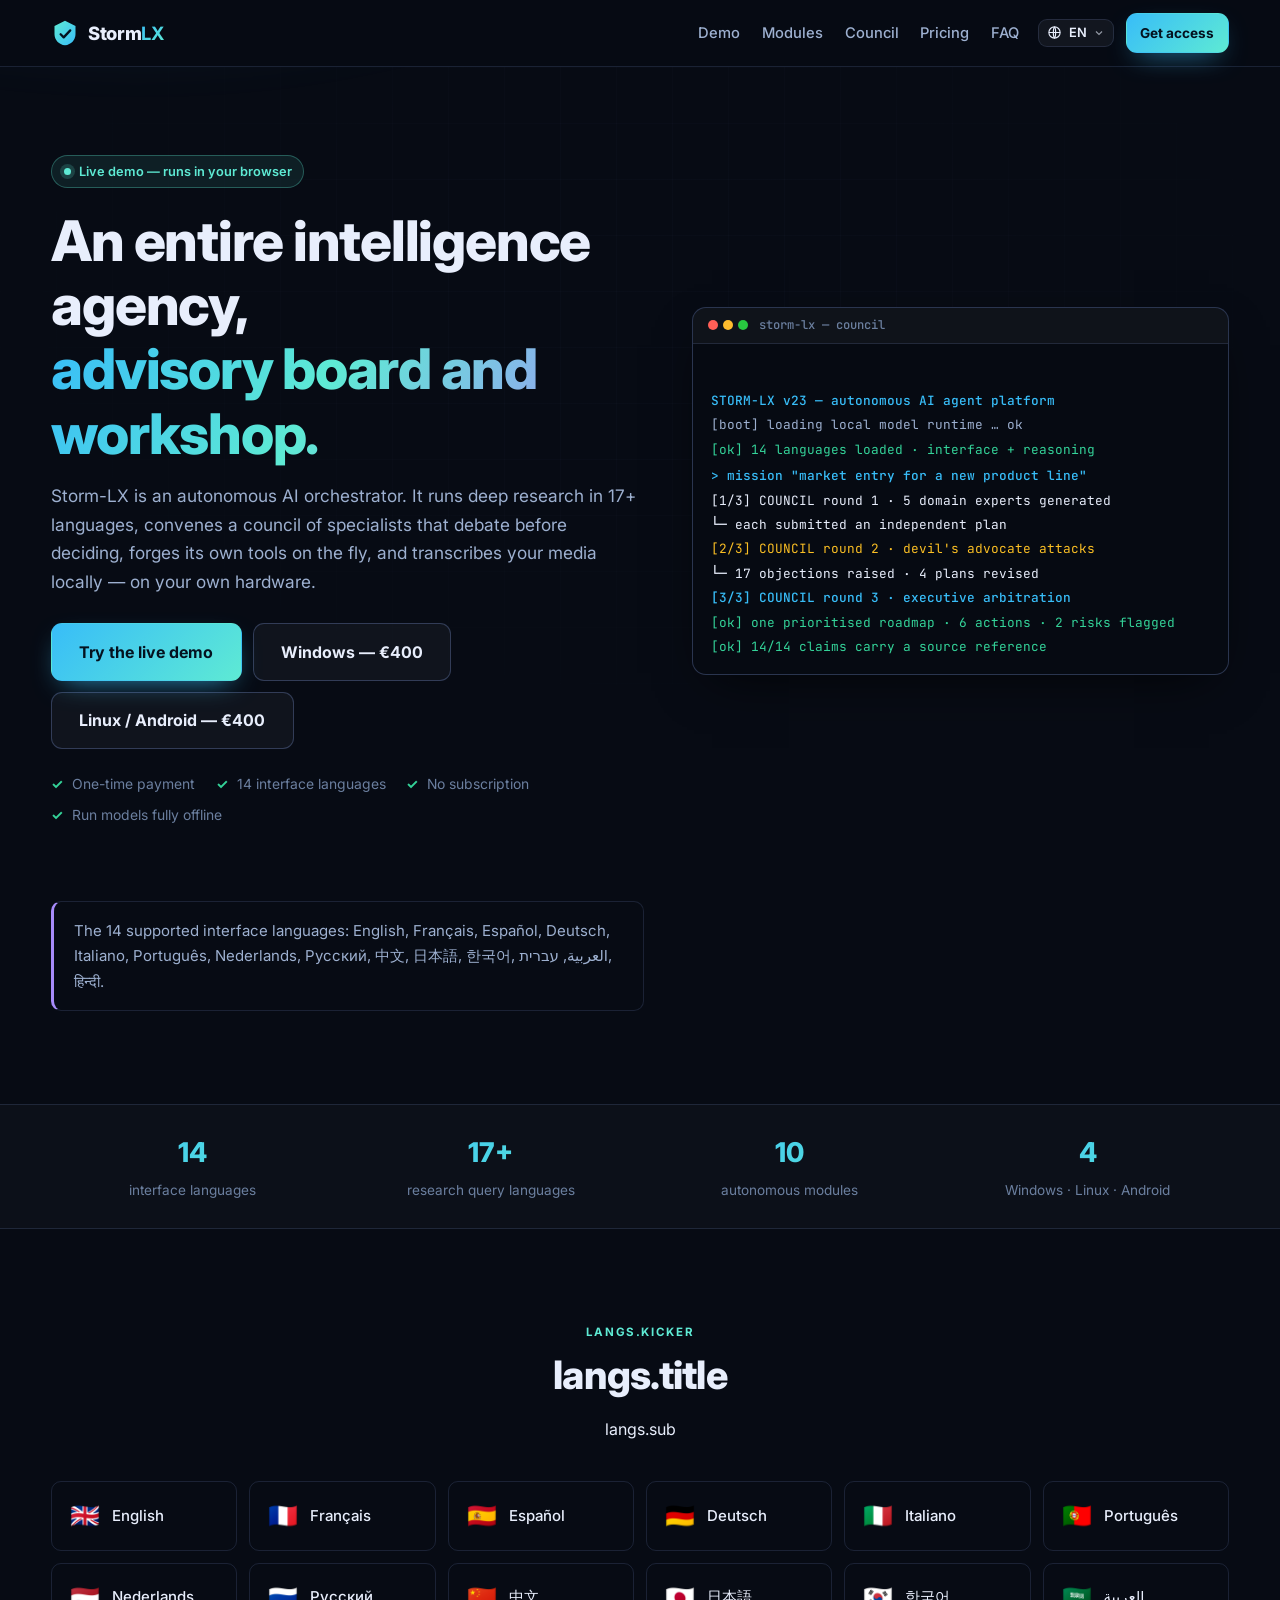
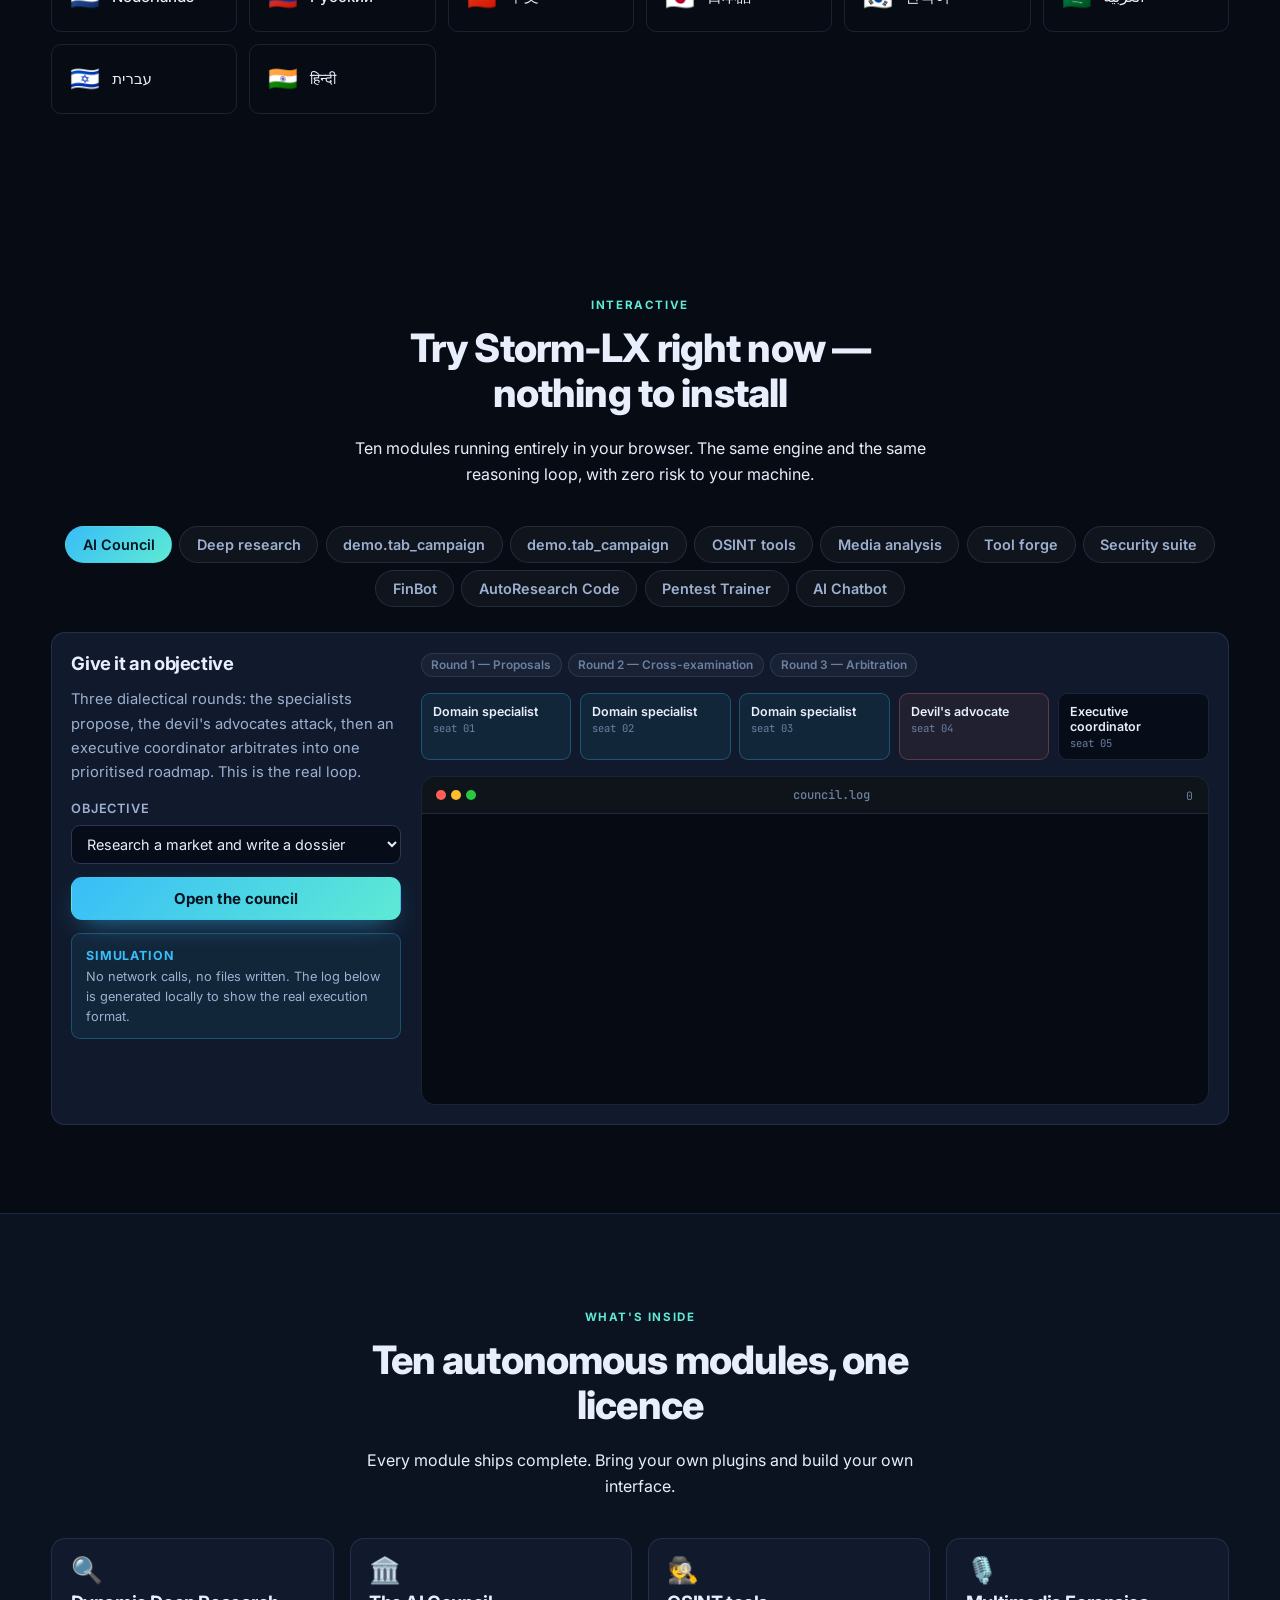
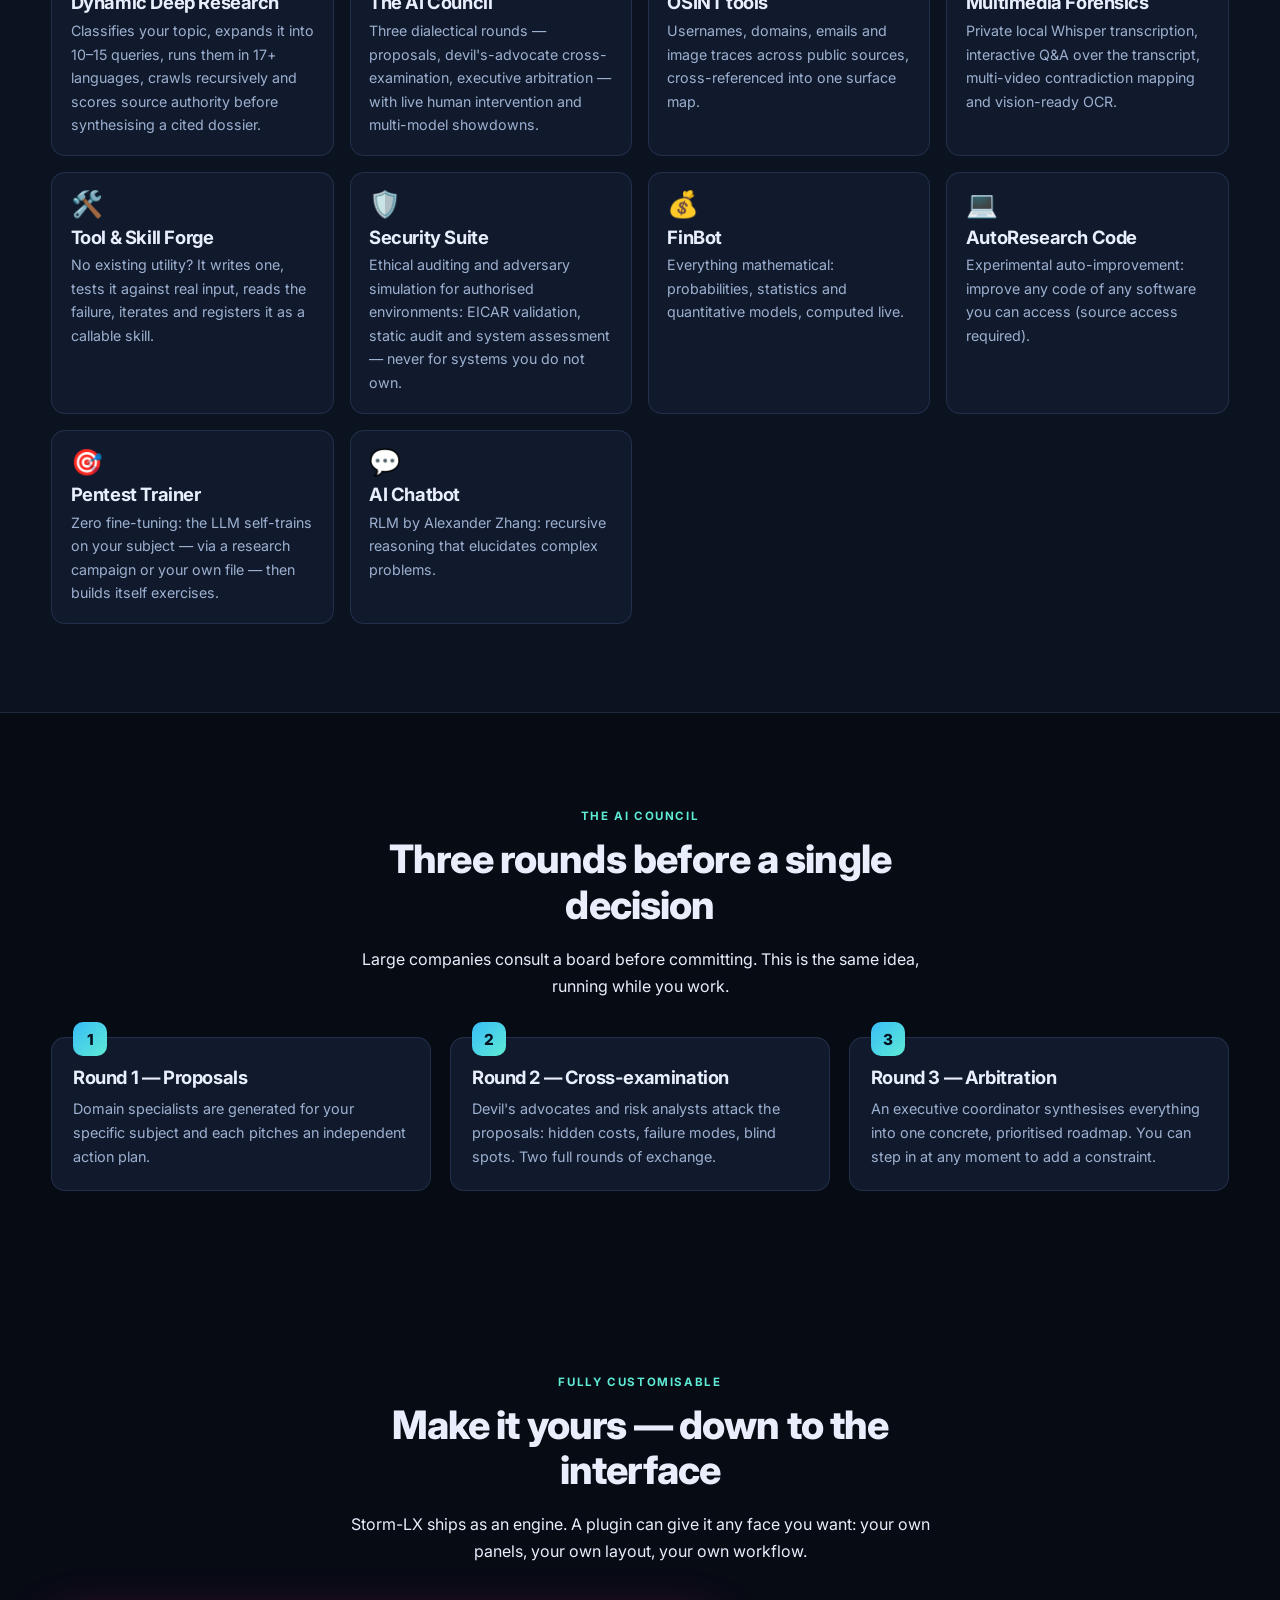
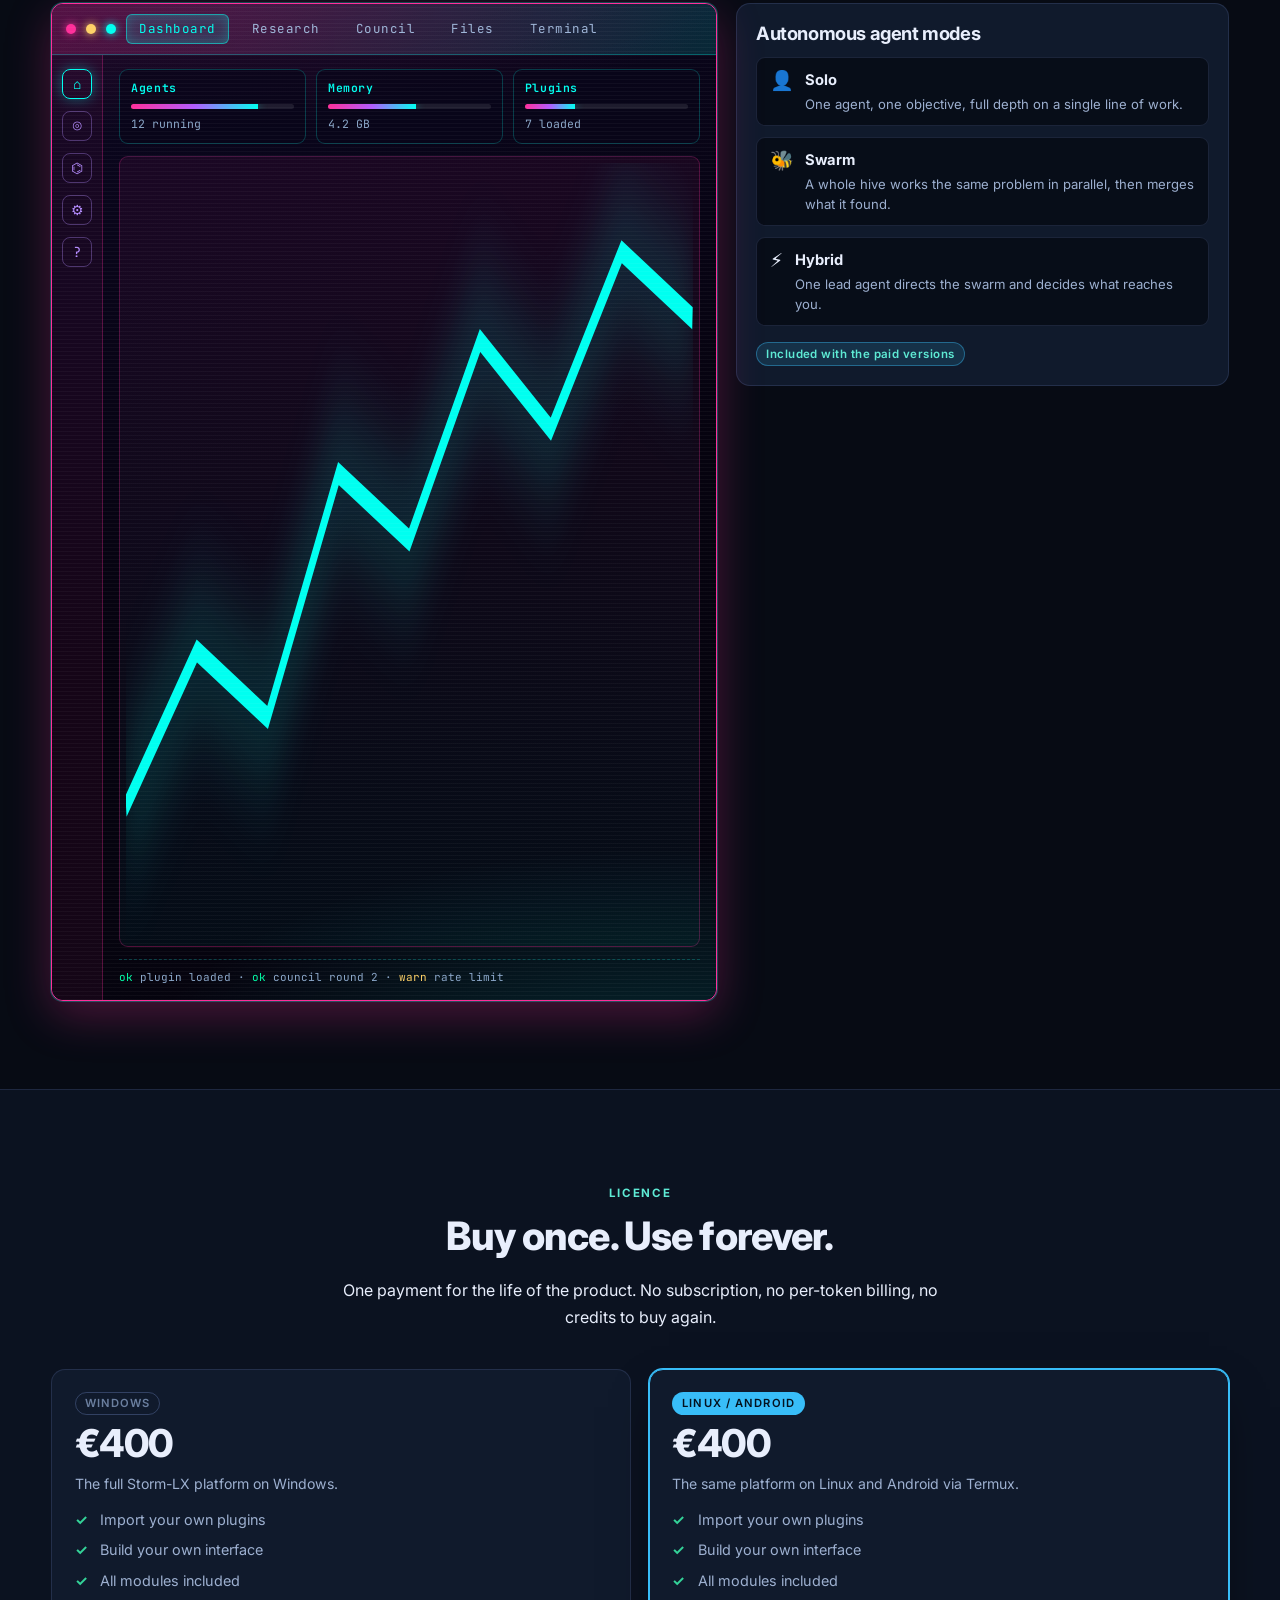
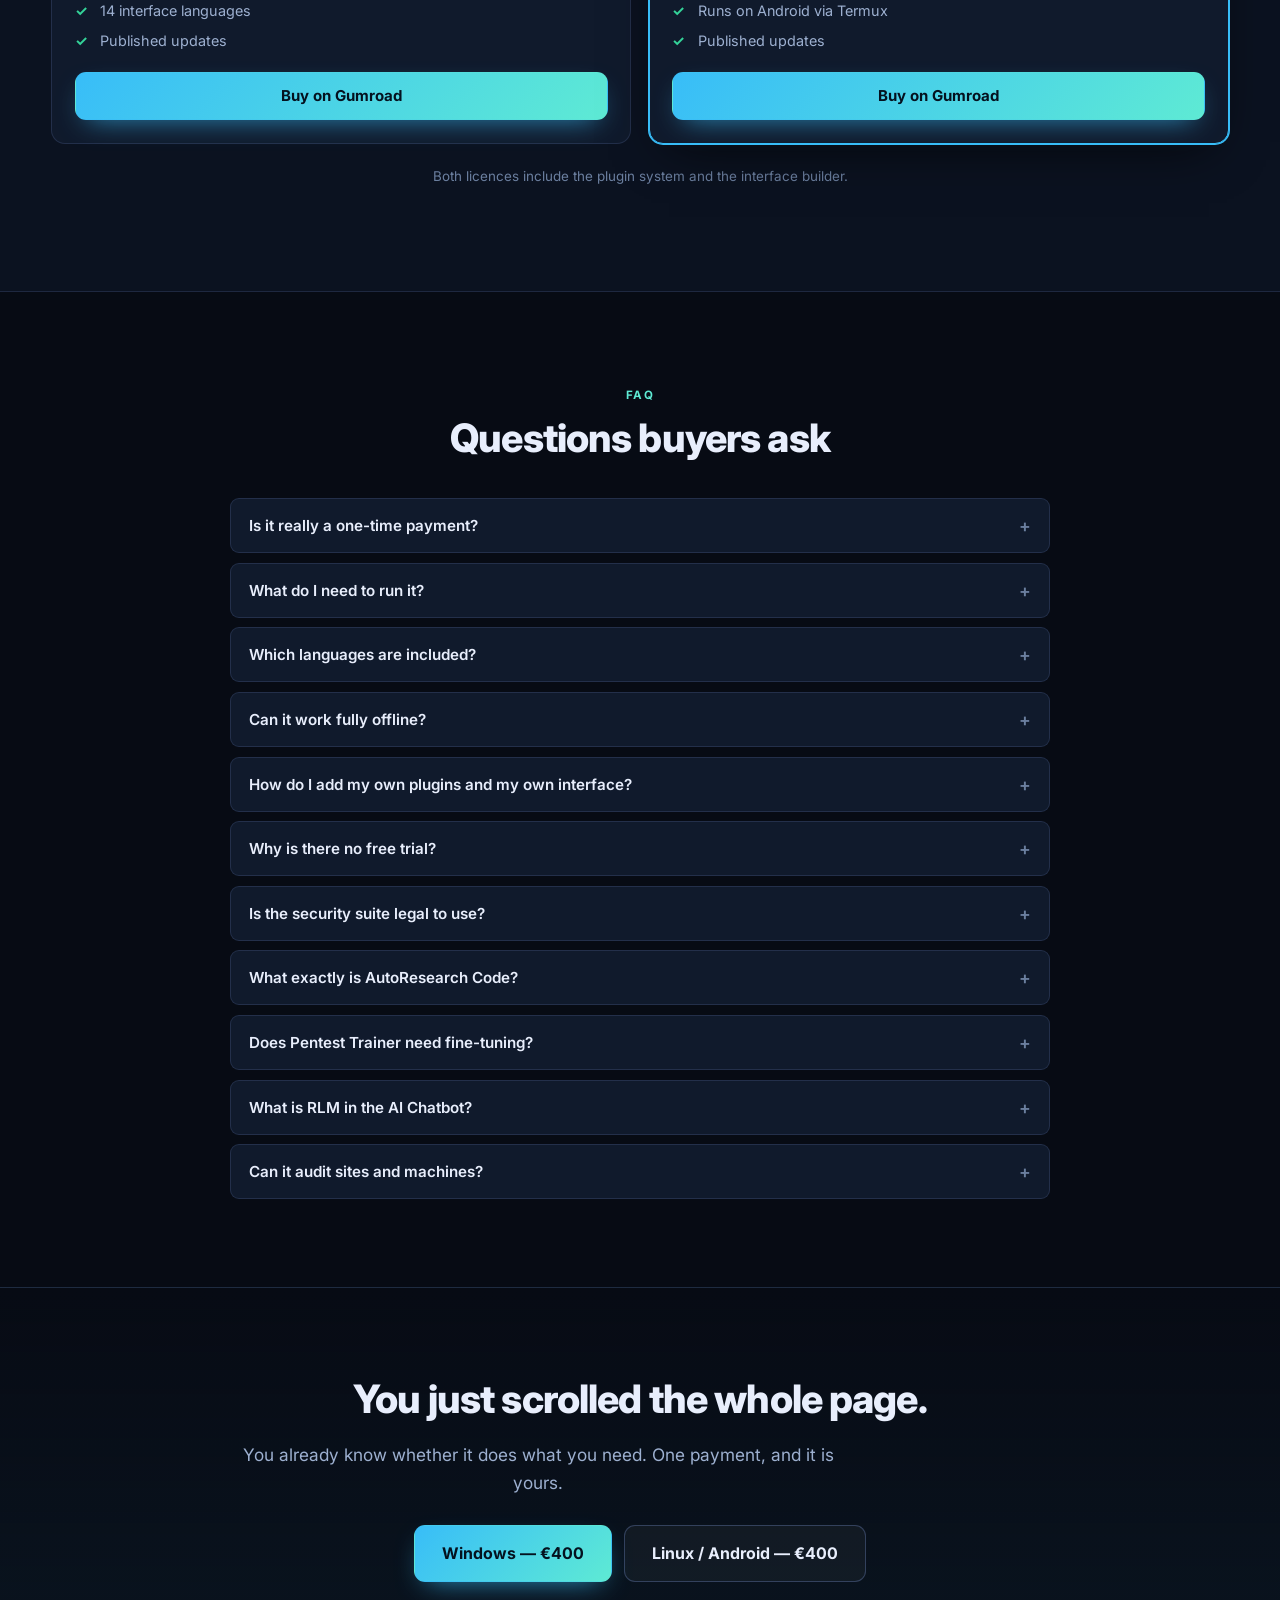
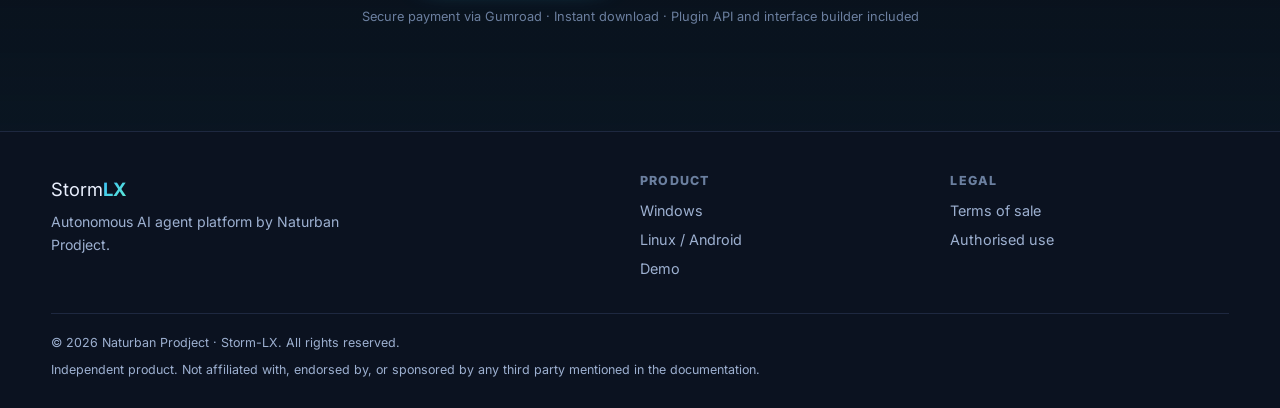
==== commit 9441a858: "Add Research campaign tab and panel" ====
--- a/index.html
+++ b/index.html
@@ -181,6 +181,8 @@
     <div class="tabs" role="tablist" id="demoTabs">
       <button class="tab active" role="tab" data-tab="council" data-i18n="demo.tab1">AI Council</button>
       <button class="tab" role="tab" data-tab="research" data-i18n="demo.tab2">Deep research</button>
+      <button class="tab" role="tab" data-tab="campaign" data-i18n="demo.tab_campaign">Research campaign</button>
+      <button class="tab" role="tab" data-tab="campaign" data-i18n="demo.tab_campaign">Research campaign</button>
       <button class="tab" role="tab" data-tab="osint" data-i18n="demo.tab_osint">OSINT tools</button>
       <button class="tab" role="tab" data-tab="media" data-i18n="demo.tab3">Media analysis</button>
       <button class="tab" role="tab" data-tab="forge" data-i18n="demo.tab4">Tool forge</button>
@@ -465,6 +467,68 @@
         </div>
         <div class="panel-main">
           <div class="chat-out" id="chatOut"></div>
+        </div>
+      </div>
+    </div>
+
+    <!-- ---- RESEARCH CAMPAIGN ---- -->
+    <div class="panel" id="panel-campaign">
+      <div class="panel-grid">
+        <div class="panel-side">
+          <h3 data-i18n="camp.h3">One campaign, many outputs</h3>
+          <p class="muted" data-i18n="camp.p">A campaign is not just a report. It classifies your domain, plans queries in 17+ languages, crawls up to 500 sources, scores authority, strips duplicates, then reads its own gaps: whatever nobody was tracking becomes a reusable skill you can call again next month.</p>
+          <label class="field">
+            <span data-i18n="camp.label">Campaign topic</span>
+            <input type="text" id="campTarget" value="renewable energy subsidies France 2026" spellcheck="false">
+          </label>
+          <label class="field">
+            <span data-i18n="camp.ex">Example campaign</span>
+            <select id="campExample">
+              <option value="reg" data-i18n="camp.e1">Regulatory watch</option>
+              <option value="doc" data-i18n="camp.e2">Document intake</option>
+              <option value="elig" data-i18n="camp.e3">Eligibility screening</option>
+              <option value="digest" data-i18n="camp.e4">Cross-language digest</option>
+            </select>
+          </label>
+          <button class="btn btn-primary btn-block" id="runCampaign" data-i18n="camp.run">Launch campaign</button>
+          <div class="note note-info">
+            <strong data-i18n="camp.noteTitle">Real pipeline, simulated crawl</strong>
+            <span data-i18n="camp.note">The query plan and the gap analysis below are computed for real in this page. The crawl counters run on a fixed seed so the demo stays offline.</span>
+          </div>
+        </div>
+        <div class="panel-main">
+          <div class="camp-out" id="campOut"></div>
+        </div>
+      </div>
+    </div>
+
+    <!-- ---- RESEARCH CAMPAIGN ---- -->
+    <div class="panel" id="panel-campaign">
+      <div class="panel-grid">
+        <div class="panel-side">
+          <h3 data-i18n="camp.h3">One campaign, many outputs</h3>
+          <p class="muted" data-i18n="camp.p">A campaign is not just a report. It classifies your domain, plans queries in 17+ languages, crawls up to 500 sources, scores authority, strips duplicates, then reads its own gaps: whatever nobody was tracking becomes a reusable skill you can call again next month.</p>
+          <label class="field">
+            <span data-i18n="camp.label">Campaign topic</span>
+            <input type="text" id="campTarget" value="renewable energy subsidies France 2026" spellcheck="false">
+          </label>
+          <label class="field">
+            <span data-i18n="camp.ex">Example campaign</span>
+            <select id="campExample">
+              <option value="reg" data-i18n="camp.e1">Regulatory watch</option>
+              <option value="doc" data-i18n="camp.e2">Document intake</option>
+              <option value="elig" data-i18n="camp.e3">Eligibility screening</option>
+              <option value="digest" data-i18n="camp.e4">Cross-language digest</option>
+            </select>
+          </label>
+          <button class="btn btn-primary btn-block" id="runCampaign" data-i18n="camp.run">Launch campaign</button>
+          <div class="note note-info">
+            <strong data-i18n="camp.noteTitle">Real pipeline, simulated crawl</strong>
+            <span data-i18n="camp.note">The query plan and the gap analysis below are computed for real in this page. The crawl counters run on a fixed seed so the demo stays offline.</span>
+          </div>
+        </div>
+        <div class="panel-main">
+          <div class="camp-out" id="campOut"></div>
         </div>
       </div>
     </div>
--- a/assets/css/style.css
+++ b/assets/css/style.css
@@ -570,15 +570,52 @@
 .theme-btn { padding: 6px 14px; border-radius: 999px; border: 1px solid var(--line); background: transparent; color: var(--txt); cursor: pointer; font-size: 13px; }
 .theme-btn.on { border-color: var(--accent); background: var(--accent); color: #fff; }
 .cus-shot { position: relative; overflow: hidden; }
-.cus-shot[data-theme="dark"] { background: #0b0e14; border-color: #232a35; }
-.cus-shot[data-theme="dark"] img { filter: brightness(.8) contrast(1.08); }
-.cus-shot[data-theme="dark"] figcaption { color: #c9d1d9; }
-.cus-shot[data-theme="matrix"] { background: #000; border: 1px solid #00ff41; box-shadow: 0 0 28px rgba(0,255,65,.35), inset 0 0 60px rgba(0,255,65,.08); }
-.cus-shot[data-theme="matrix"] img { filter: grayscale(1) sepia(1) hue-rotate(65deg) saturate(3.2) brightness(.92); }
-.cus-shot[data-theme="matrix"]::after { content: ""; position: absolute; inset: 0; pointer-events: none;
-  background: repeating-linear-gradient(0deg, rgba(0,255,65,.06) 0 1px, transparent 1px 3px); }
-.cus-shot[data-theme="matrix"] figcaption { color: #00ff41; font-family: ui-monospace, Consolas, monospace; text-shadow: 0 0 8px rgba(0,255,65,.8); }
-.cus-shot[data-theme="matrix"] figcaption strong { color: #00ff41; }
+/* ---- cyberpunk GUI showcase ---- */
+.cus-shot[data-theme="cyber"] { background: #06030f; border: 1px solid #ff2e9a; border-radius: 12px;
+  box-shadow: 0 0 0 1px rgba(0,255,240,.25), 0 14px 46px rgba(255,46,154,.28), inset 0 0 70px rgba(120,0,255,.18); }
+.cus-shot[data-theme="cyber"] img { opacity: .12; filter: grayscale(1) contrast(1.4); }
+.cus-shot[data-theme="cyber"] figcaption { color: #cfe9ff; }
+.cus-shot[data-theme="cyber"] figcaption strong { color: #00fff0; text-shadow: 0 0 10px rgba(0,255,240,.7); }
+.gui-overlay { position: absolute; inset: 0; display: flex; flex-direction: column;
+  font-family: ui-monospace, "JetBrains Mono", Consolas, monospace; color: #dff6ff;
+  background:
+    radial-gradient(1200px 380px at 12% -10%, rgba(255,46,154,.20), transparent 60%),
+    radial-gradient(900px 420px at 92% 110%, rgba(0,255,240,.16), transparent 60%),
+    linear-gradient(160deg, #0b0620 0%, #06030f 55%, #05040e 100%);
+  border-radius: 11px; overflow: hidden; }
+.gui-overlay::after { content: ""; position: absolute; inset: 0; pointer-events: none;
+  background: repeating-linear-gradient(0deg, rgba(255,255,255,.035) 0 1px, transparent 1px 4px); }
+.gui-titlebar { display: flex; align-items: center; gap: 10px; padding: 10px 14px;
+  background: linear-gradient(90deg, rgba(255,46,154,.22), rgba(0,255,240,.14));
+  border-bottom: 1px solid rgba(0,255,240,.28); font-size: 12.5px; letter-spacing: .04em; }
+.dot { width: 10px; height: 10px; border-radius: 50%; display: inline-block; }
+.dot.r { background: #ff2e9a; box-shadow: 0 0 8px #ff2e9a; }
+.dot.y { background: #ffd166; box-shadow: 0 0 8px #ffd166; }
+.dot.g { background: #00fff0; box-shadow: 0 0 8px #00fff0; }
+.gui-tab { padding: 4px 12px; border-radius: 6px; color: #9fb6d8; border: 1px solid transparent; }
+.gui-tab.is-active { color: #00fff0; border-color: rgba(0,255,240,.55); background: rgba(0,255,240,.10);
+  box-shadow: 0 0 14px rgba(0,255,240,.25) inset; }
+.gui-body { display: flex; flex: 1; min-height: 0; }
+.gui-rail { display: flex; flex-direction: column; align-items: center; gap: 12px; padding: 14px 10px;
+  border-right: 1px solid rgba(255,46,154,.28); background: rgba(255,46,154,.06); }
+.rail-ico { width: 30px; height: 30px; display: grid; place-items: center; border-radius: 8px;
+  color: #b58cff; border: 1px solid rgba(181,140,255,.35); font-size: 14px; }
+.rail-ico.is-on { color: #00fff0; border-color: #00fff0; box-shadow: 0 0 14px rgba(0,255,240,.35); }
+.gui-main { flex: 1; padding: 14px 16px; display: flex; flex-direction: column; gap: 12px; min-width: 0; }
+.gui-cards { display: grid; grid-template-columns: repeat(3, 1fr); gap: 10px; }
+.gcard { background: rgba(9,6,26,.72); border: 1px solid rgba(0,255,240,.22); border-radius: 9px;
+  padding: 9px 11px; font-size: 11.5px; display: grid; gap: 6px; }
+.gcard b { color: #00fff0; font-weight: 600; letter-spacing: .05em; }
+.gcard em { color: #8aa6c8; font-style: normal; }
+.gbar { height: 5px; border-radius: 3px; background: rgba(255,255,255,.09); overflow: hidden; display: block; }
+.gbar::after { content: ""; display: block; height: 100%; width: var(--w, 50%);
+  background: linear-gradient(90deg, #ff2e9a, #b15cff, #00fff0); box-shadow: 0 0 10px rgba(0,255,240,.5); }
+.gui-chart { flex: 1; min-height: 74px; border: 1px solid rgba(255,46,154,.25); border-radius: 9px;
+  background: linear-gradient(180deg, rgba(255,46,154,.07), rgba(0,255,240,.04)); padding: 6px; }
+.gui-chart svg { width: 100%; height: 100%; }
+.gui-chart polyline { fill: none; stroke: #00fff0; stroke-width: 2; filter: drop-shadow(0 0 6px rgba(0,255,240,.8)); }
+.gui-log { font-size: 11px; color: #8aa6c8; border-top: 1px dashed rgba(0,255,240,.22); padding-top: 8px; }
+.gl-ok { color: #00ffa8; } .gl-wn { color: #ffd166; }
 .file-btn { display: inline-block; padding: 8px 14px; border: 1px dashed var(--line); border-radius: 8px; cursor: pointer; font-size: 13px; margin: 4px 0 10px; }
 .file-btn:hover { border-color: var(--accent); }
 .lk-row { display: grid; grid-template-columns: 150px 1fr; gap: 8px; padding: 8px 0; border-top: 1px solid var(--line); font-size: 14px; }
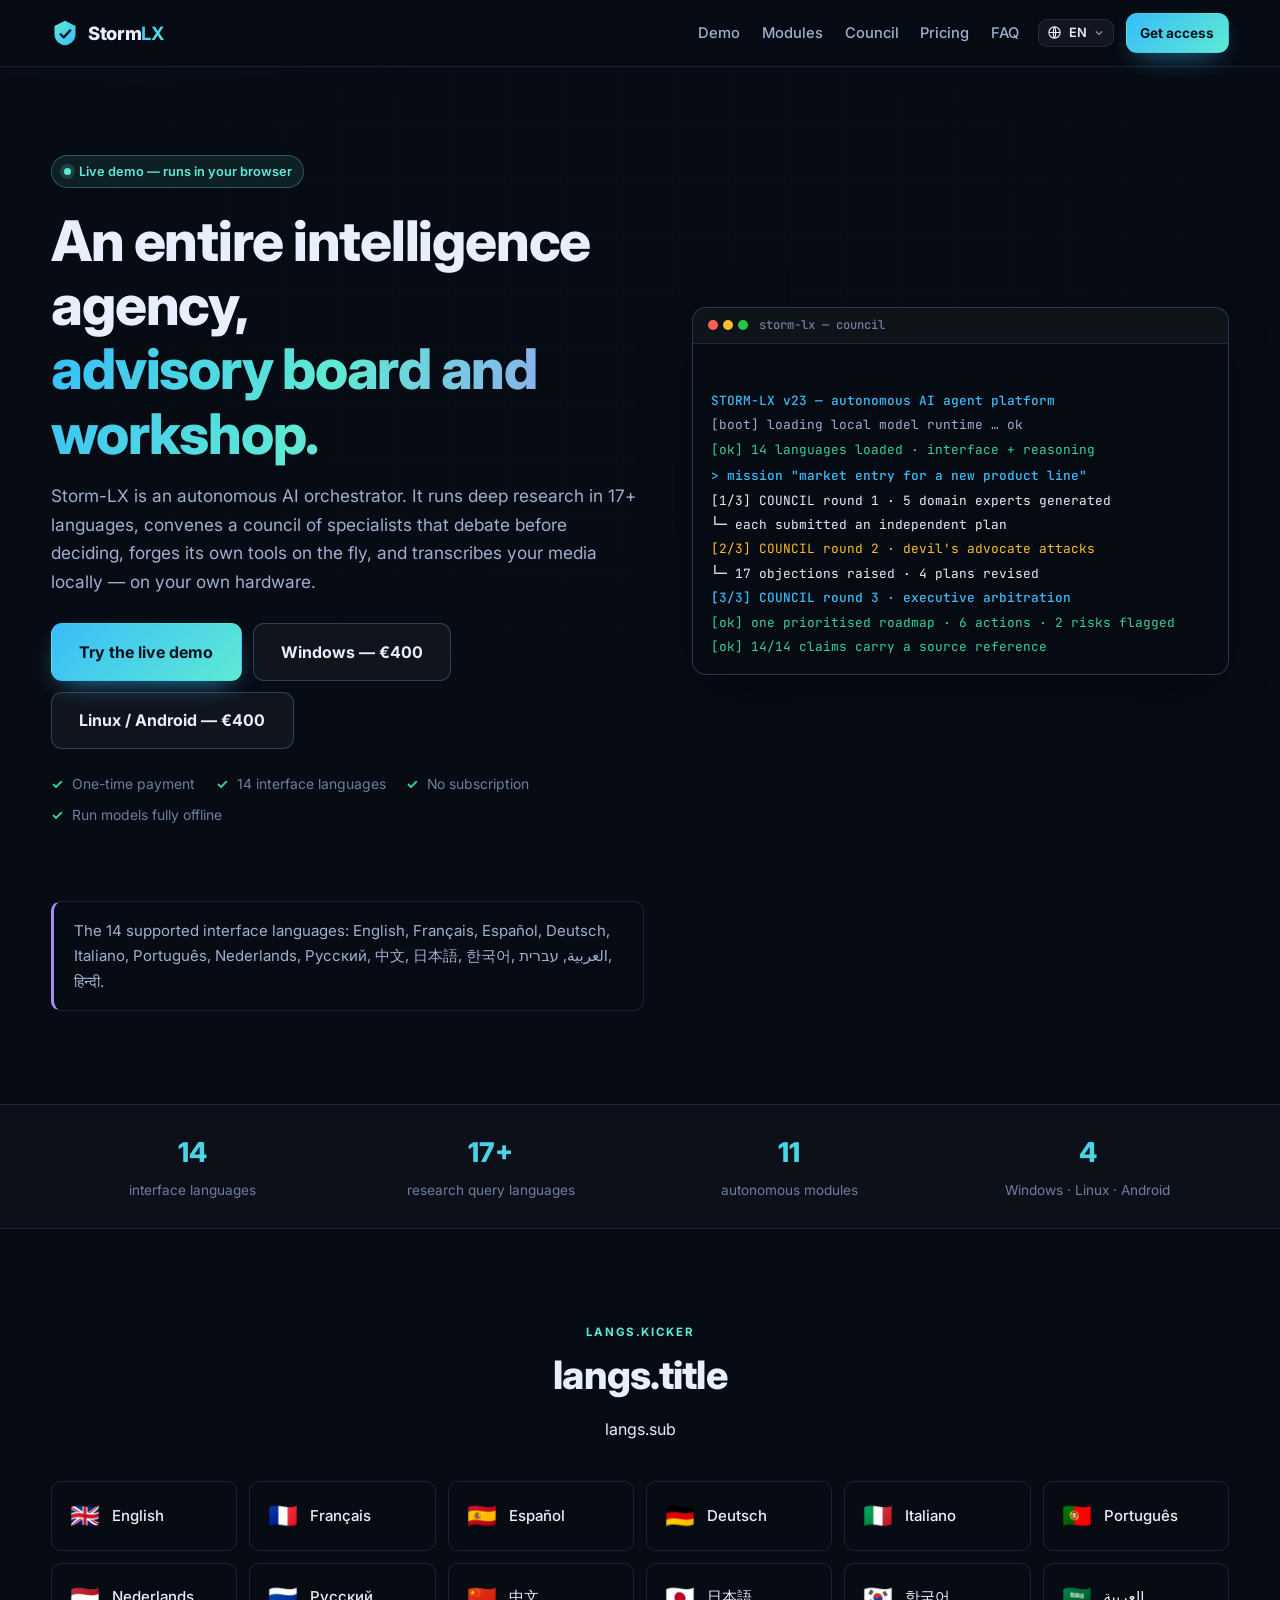
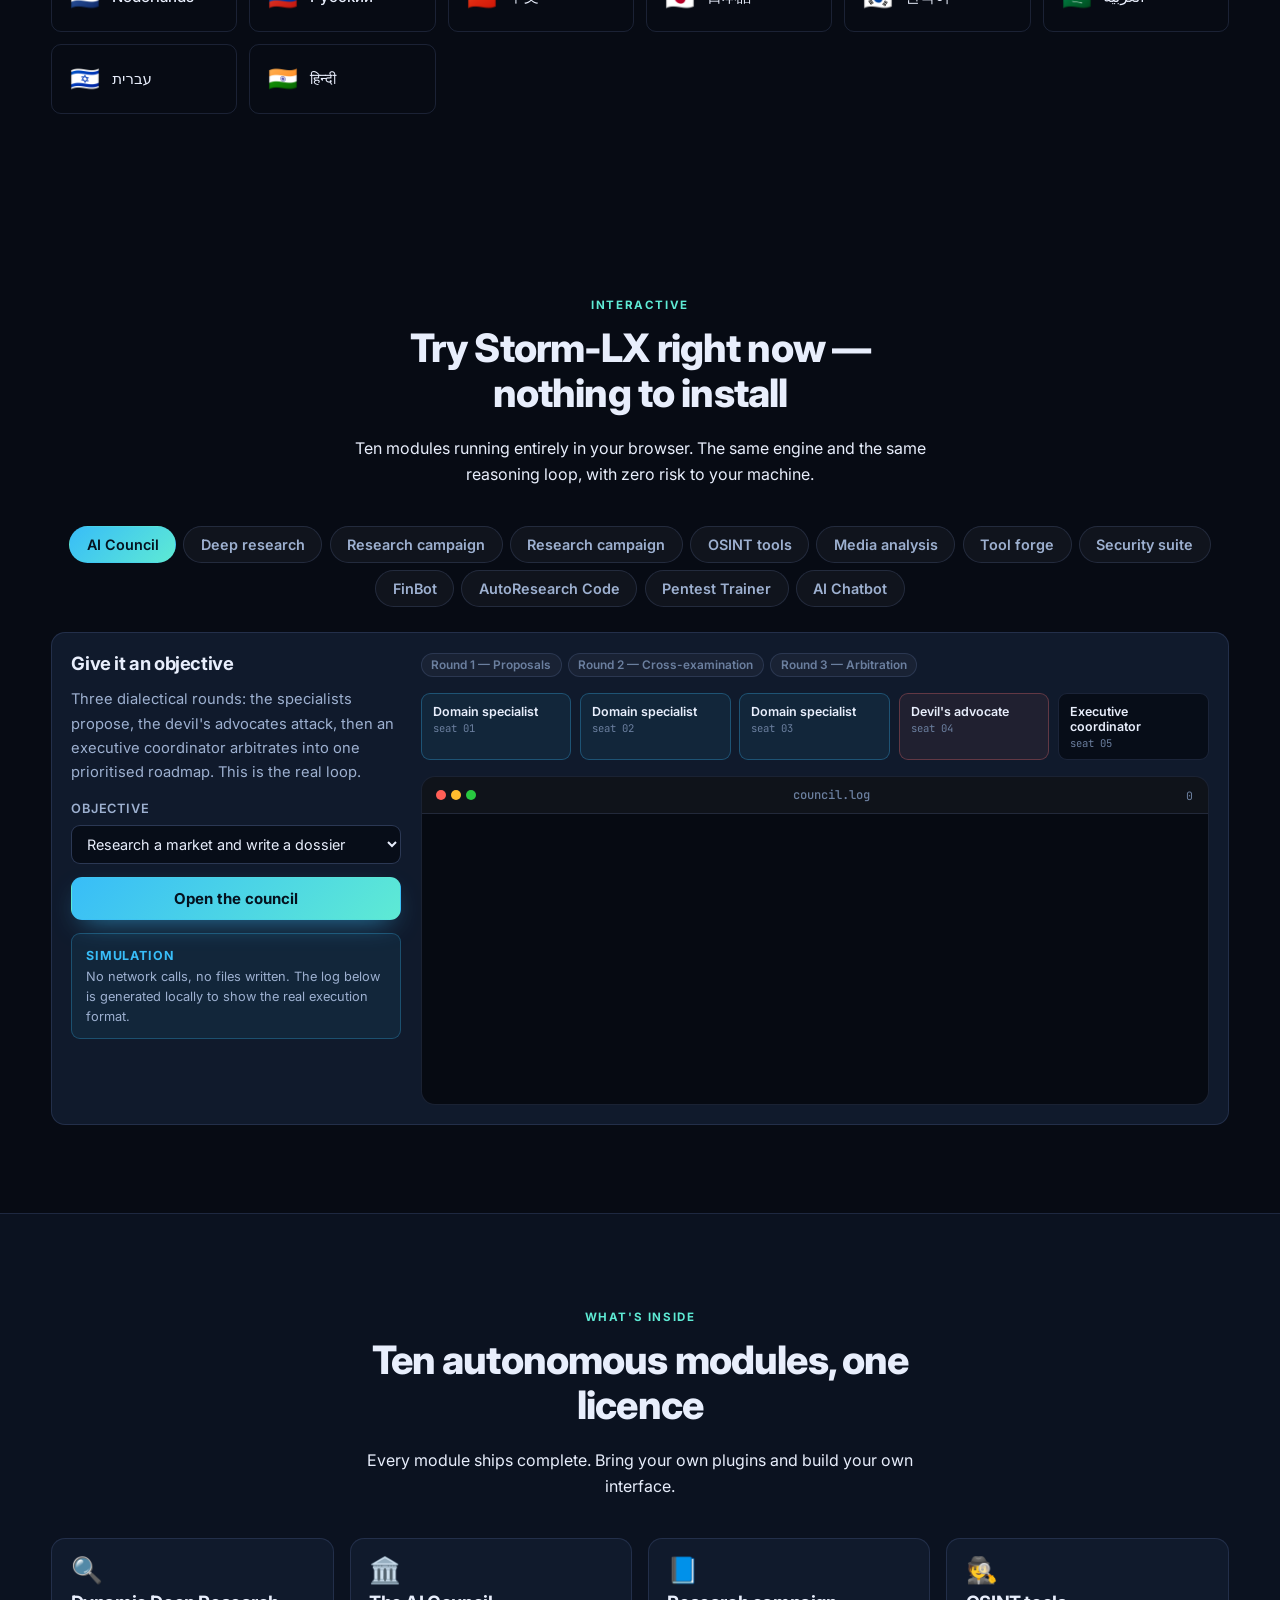
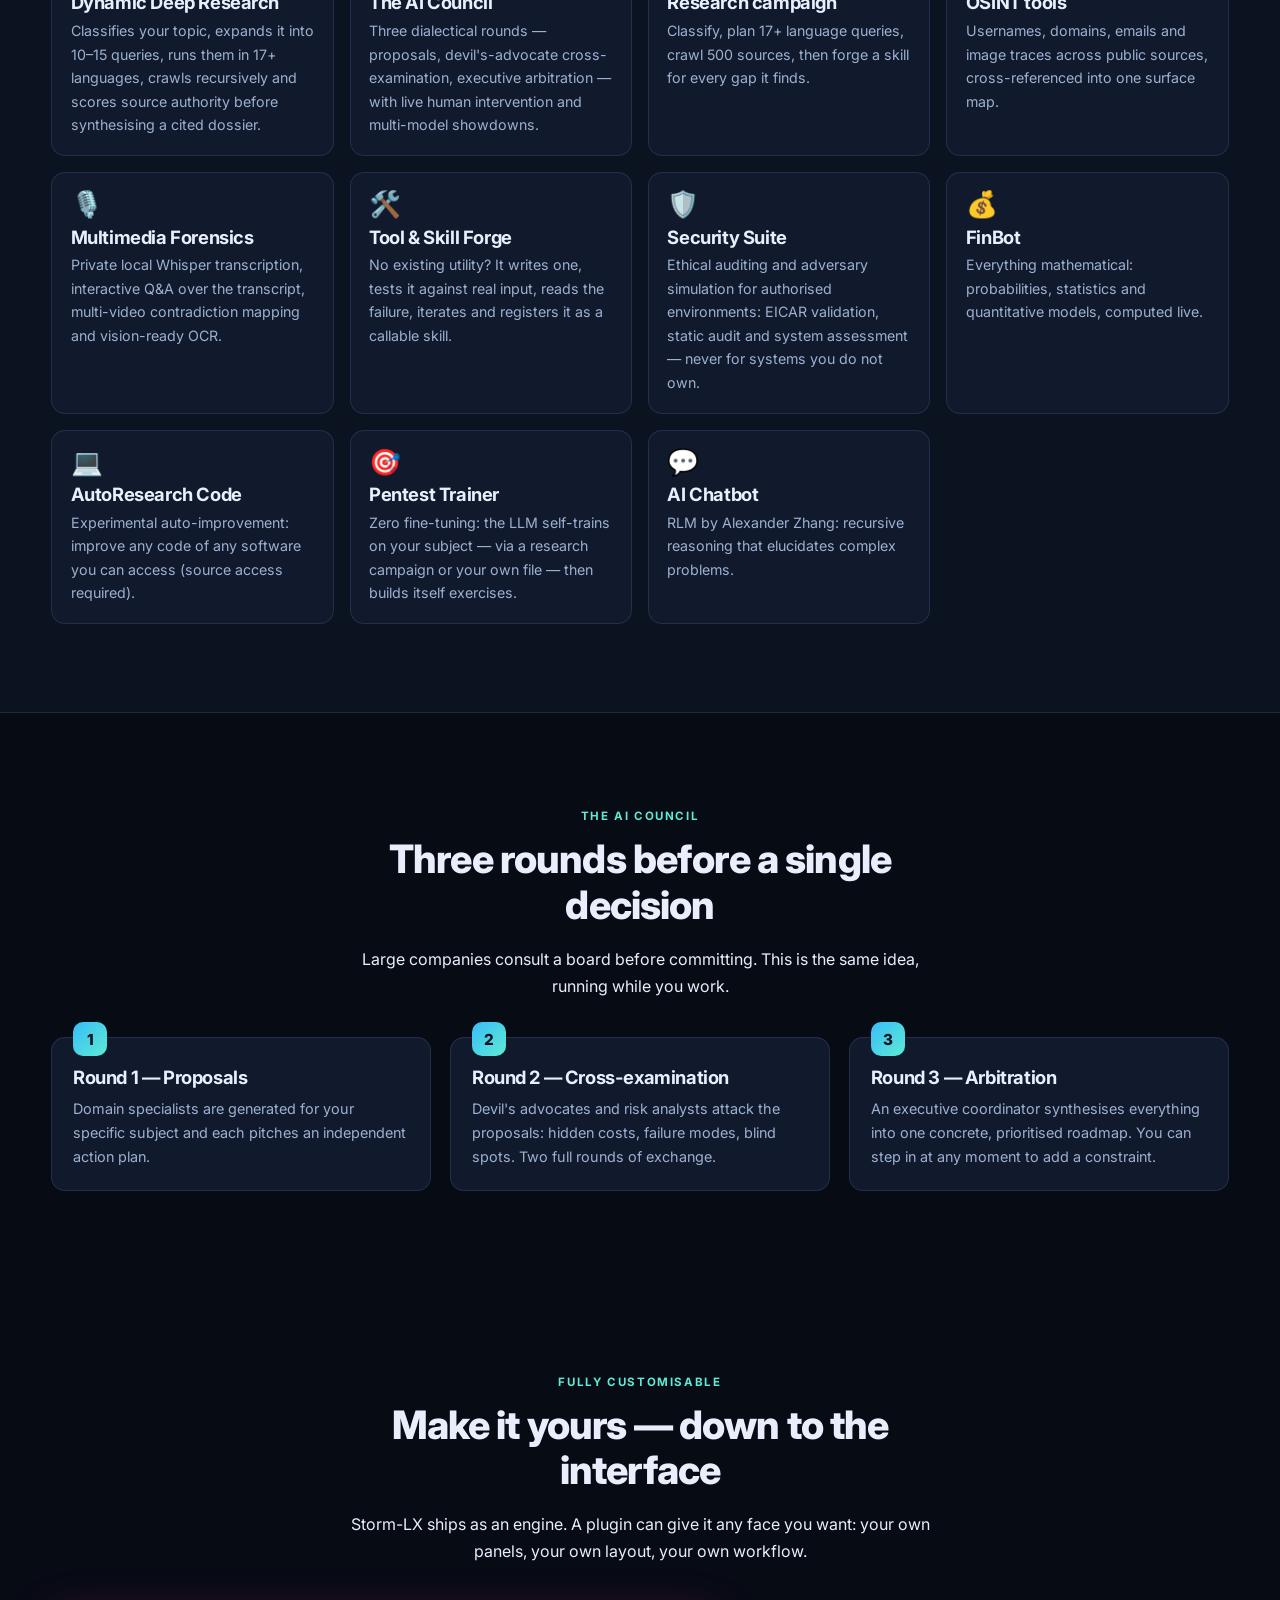
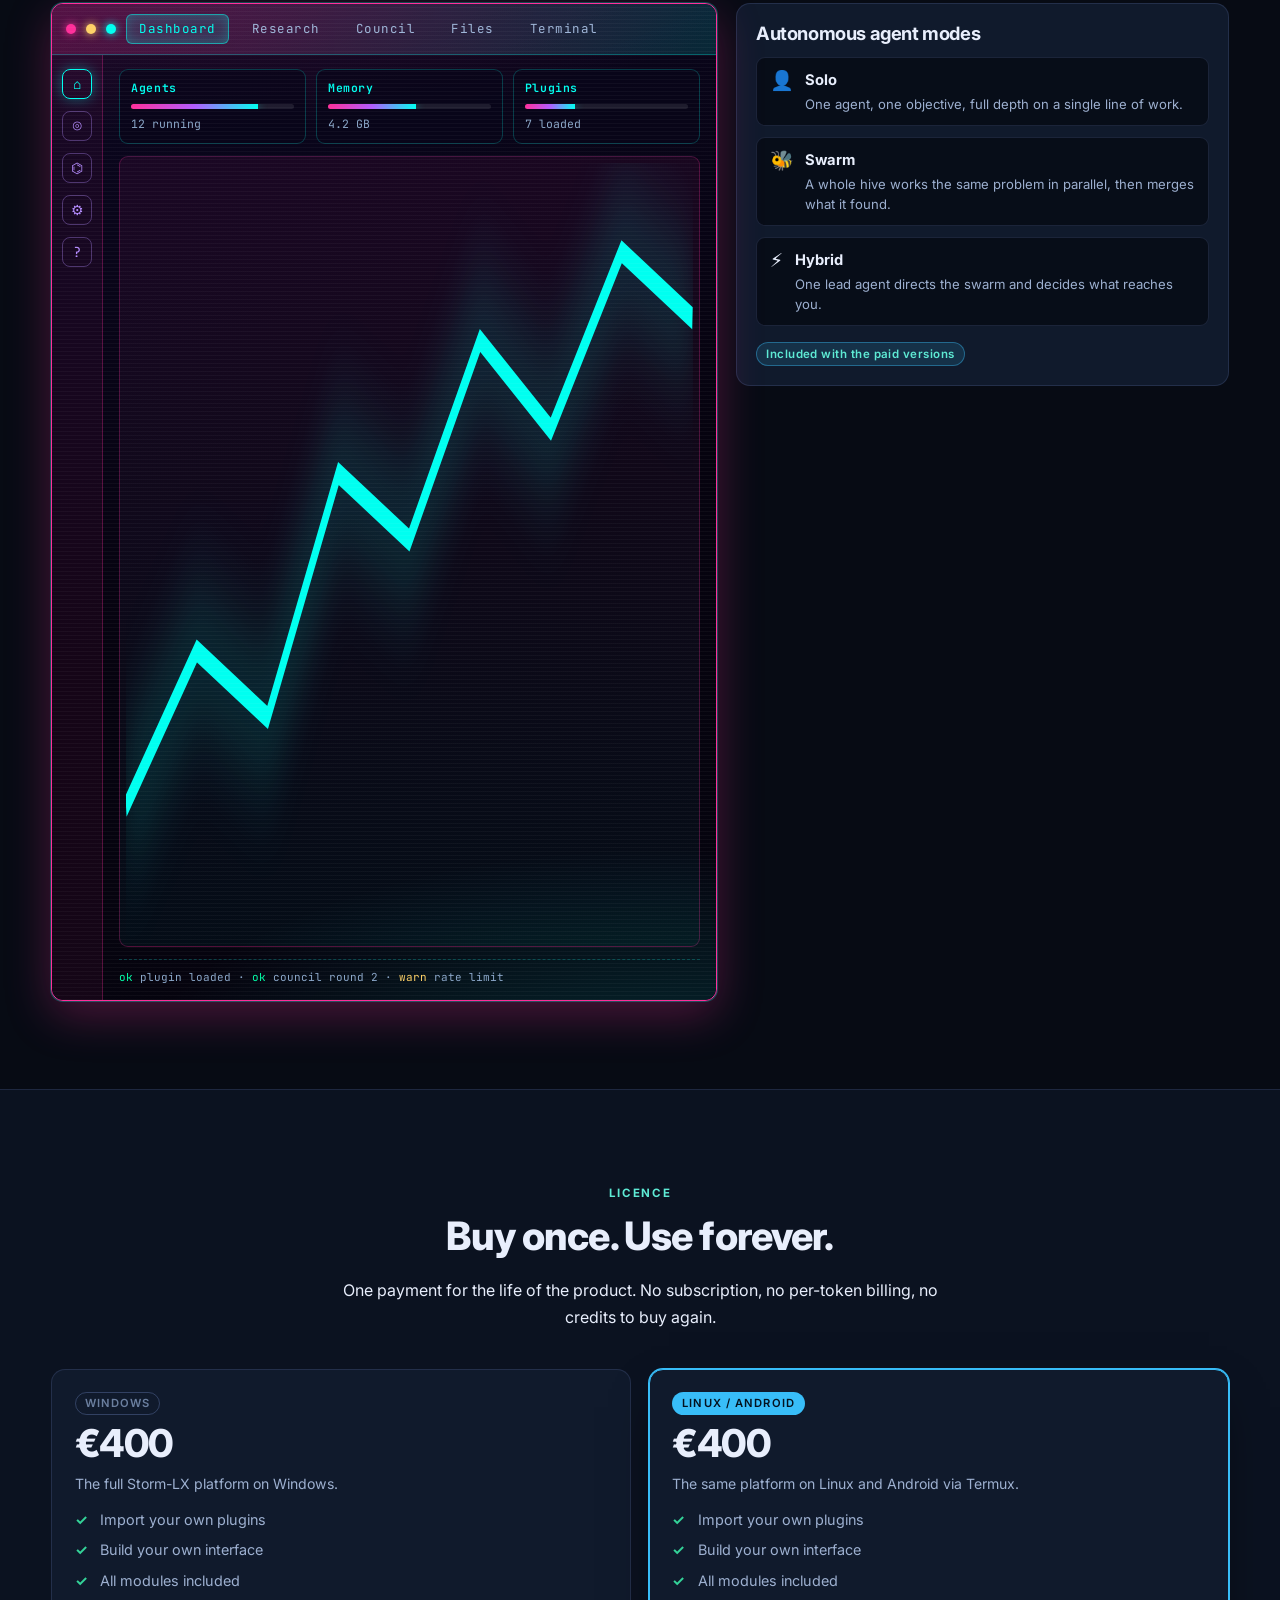
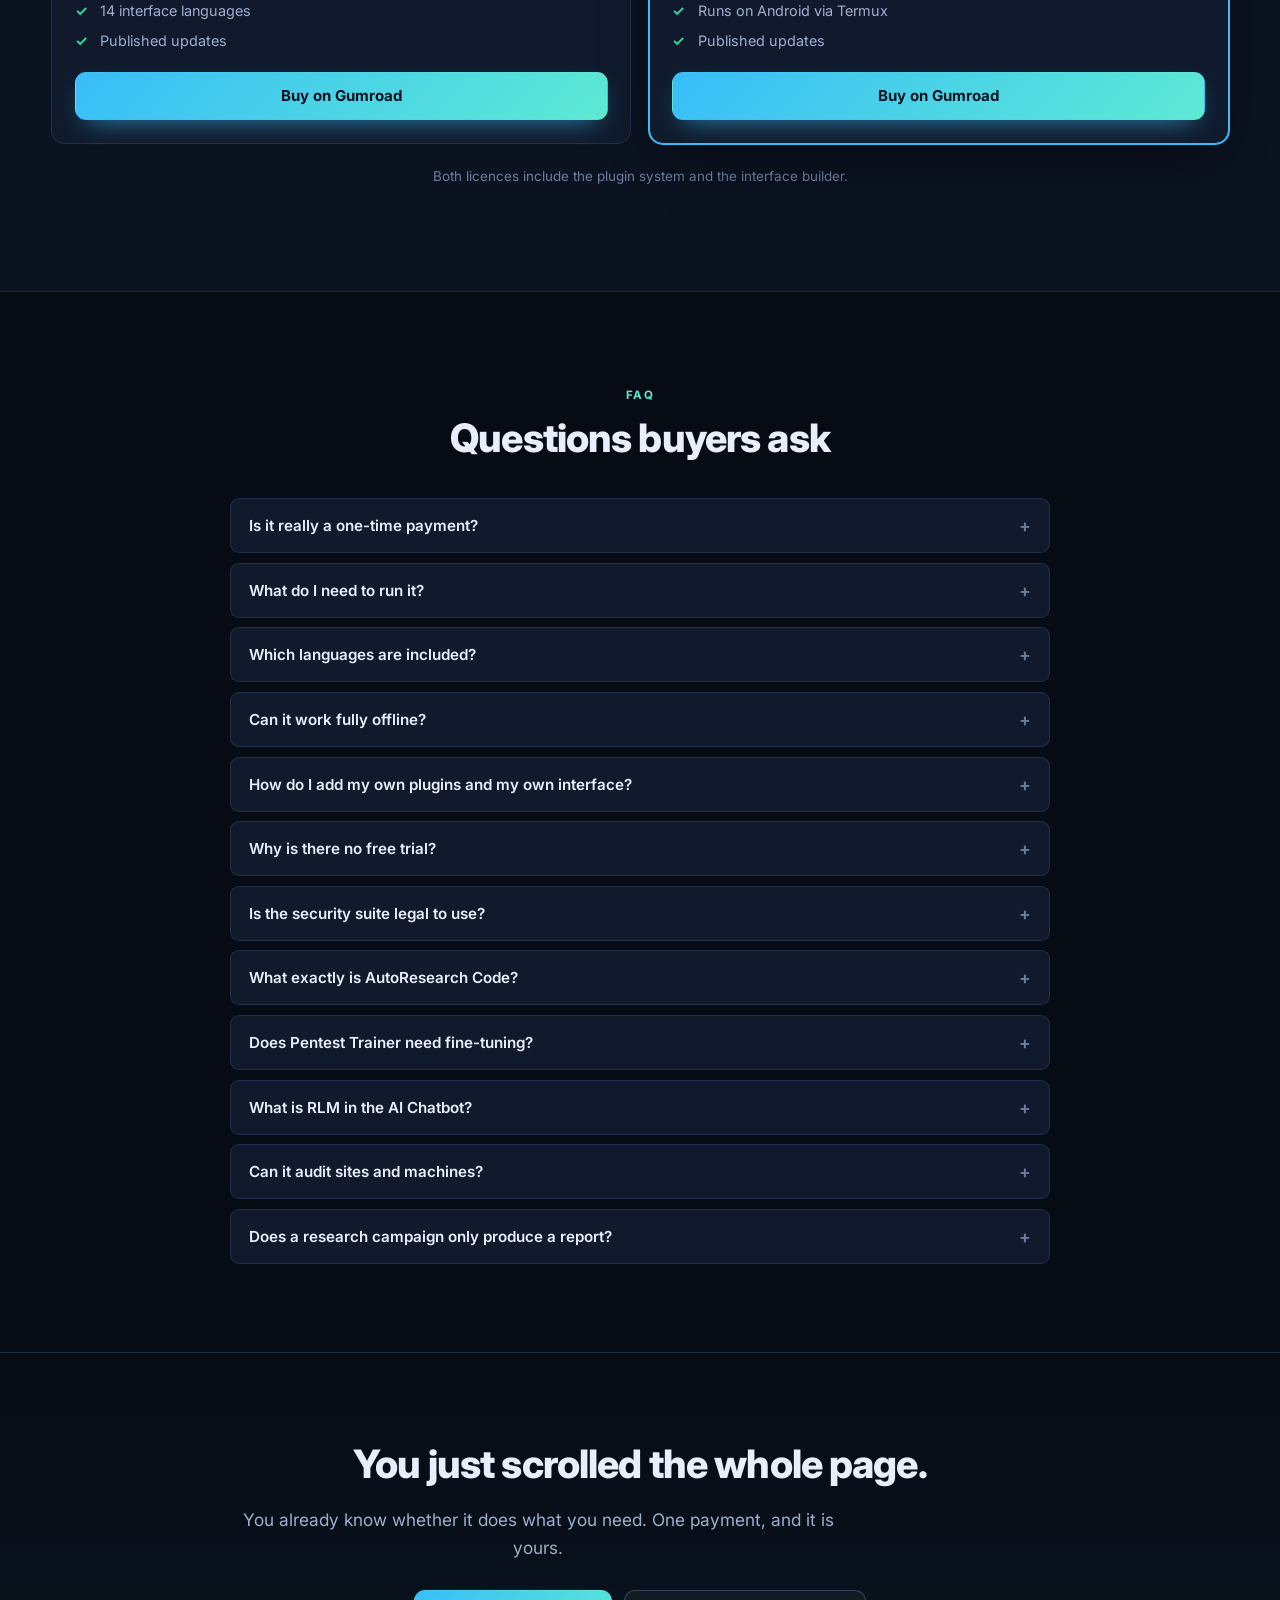
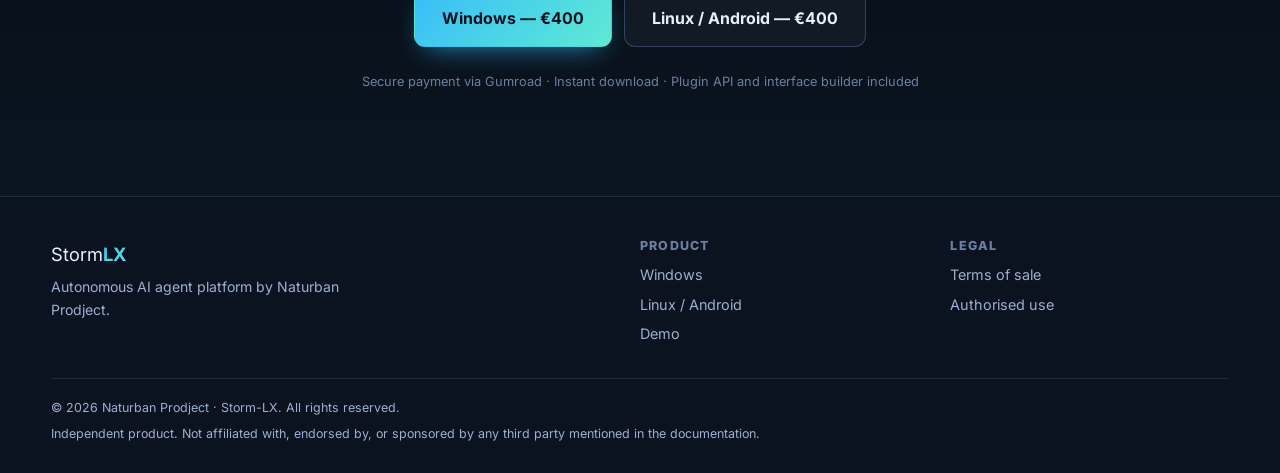
==== commit dc31c77b: "Module count to eleven (9 languages)" ====
--- a/index.html
+++ b/index.html
@@ -137,7 +137,7 @@
   <div class="wrap trust-inner">
     <div class="trust-item"><strong>14</strong><span data-i18n="trust.langs">interface languages</span></div>
     <div class="trust-item"><strong>17+</strong><span data-i18n="trust.query">research query languages</span></div>
-    <div class="trust-item"><strong>10</strong><span data-i18n="trust.mods">demo modules</span></div>
+    <div class="trust-item"><strong>11</strong><span data-i18n="trust.mods">demo modules</span></div>
     <div class="trust-item"><strong>4</strong><span data-i18n="trust.os">Windows · Linux · Android</span></div>
   </div>
 </section>
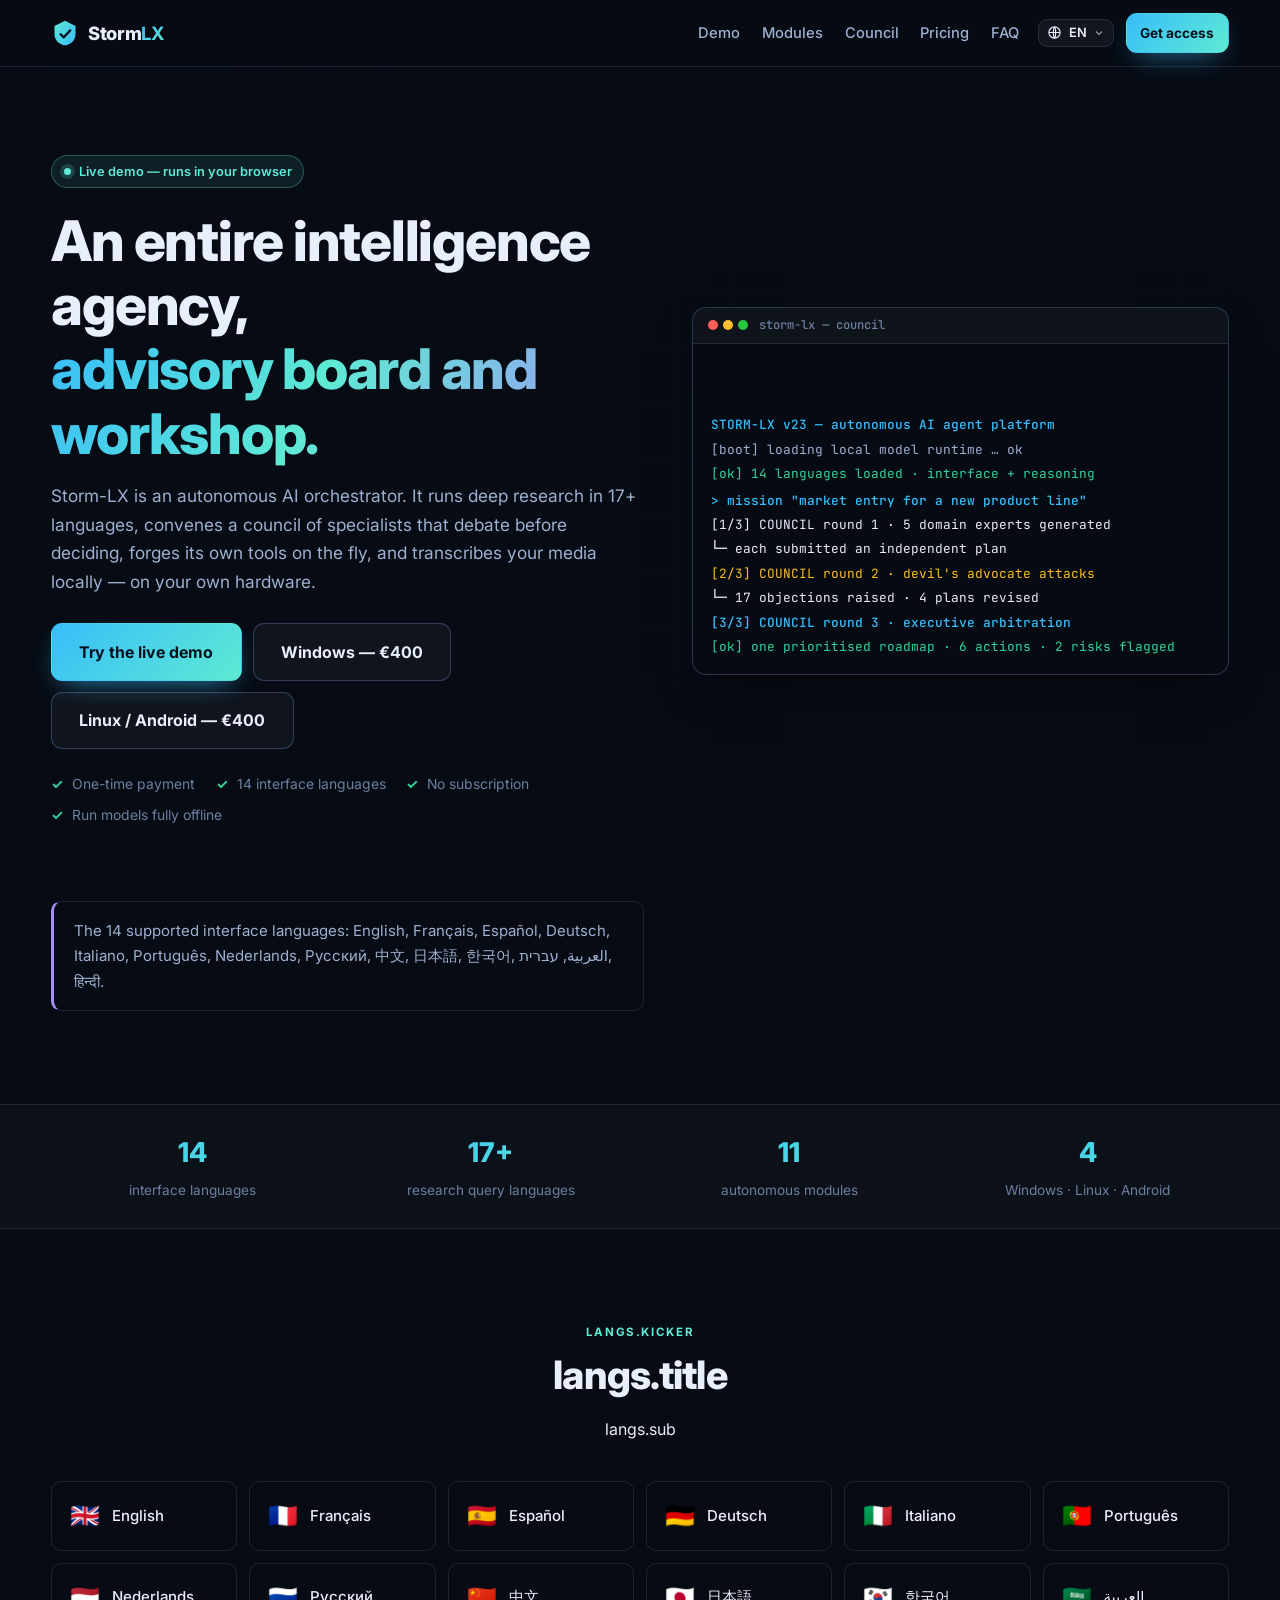
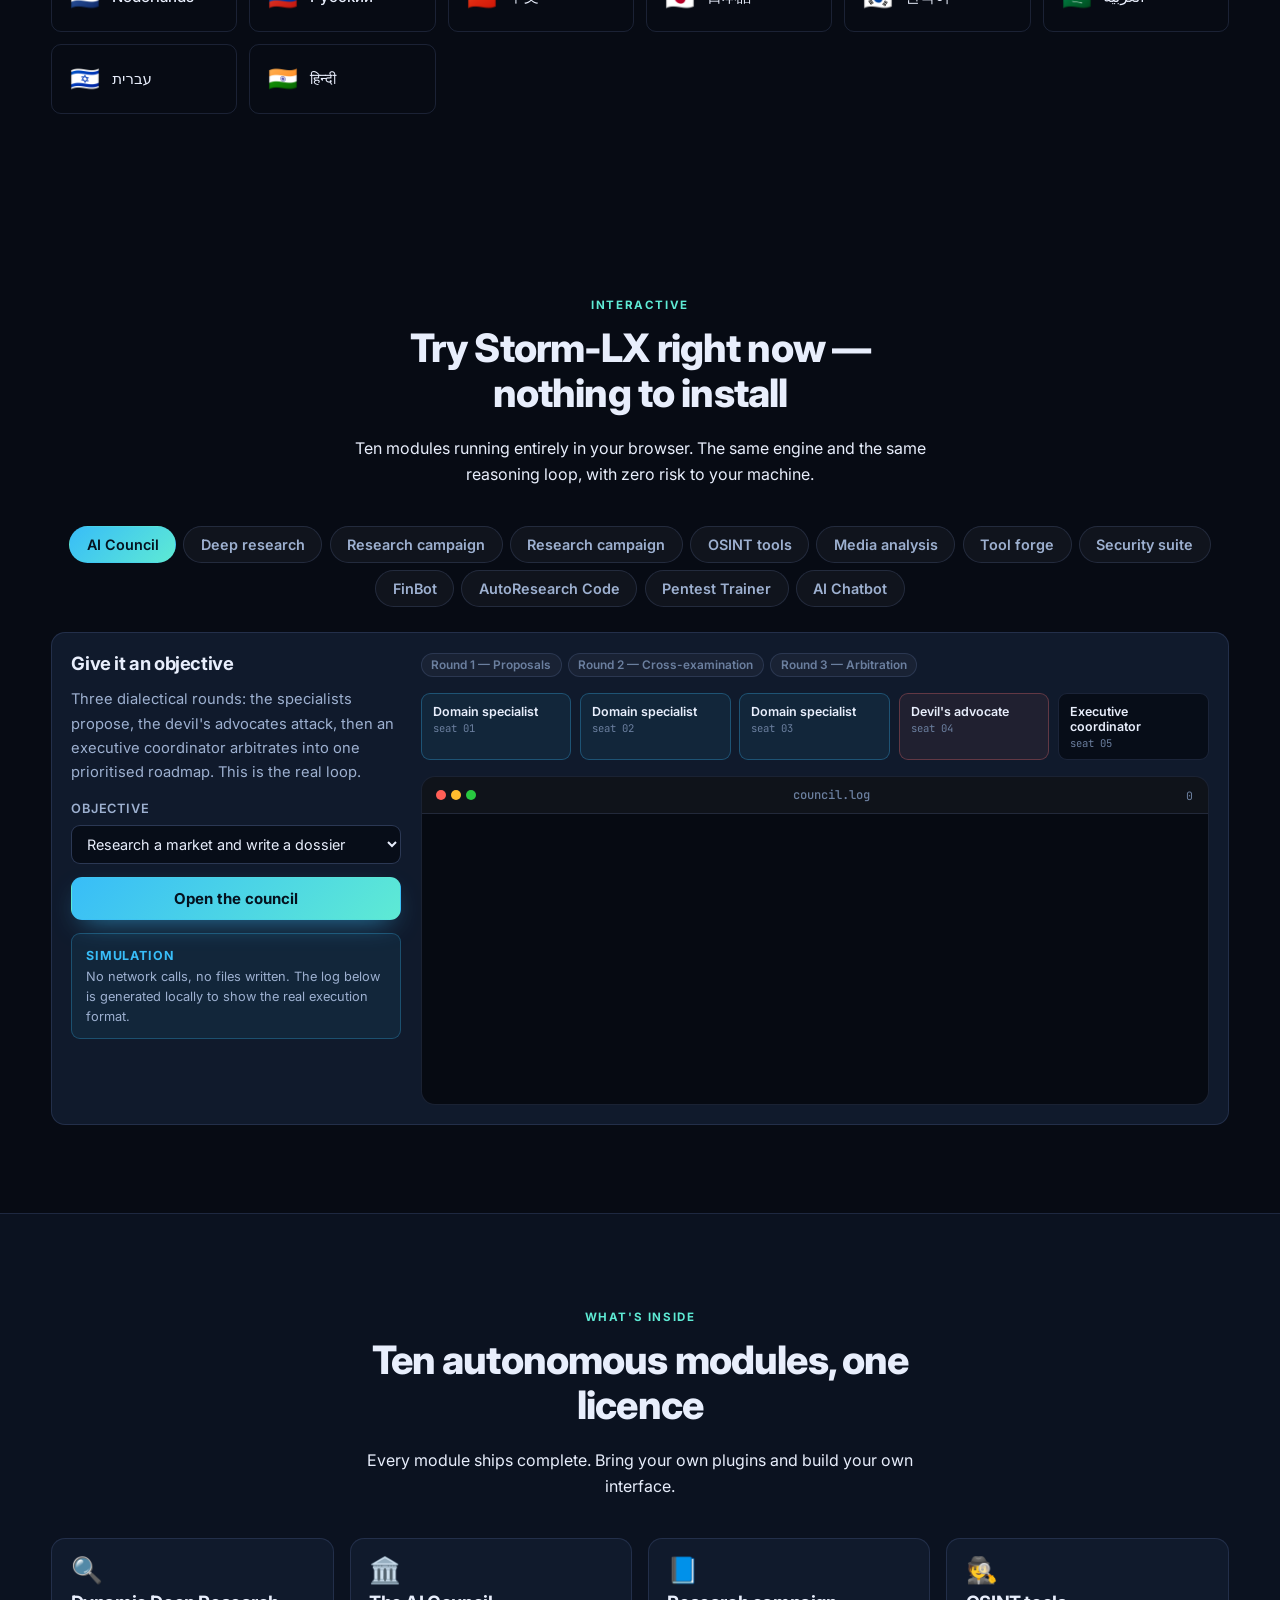
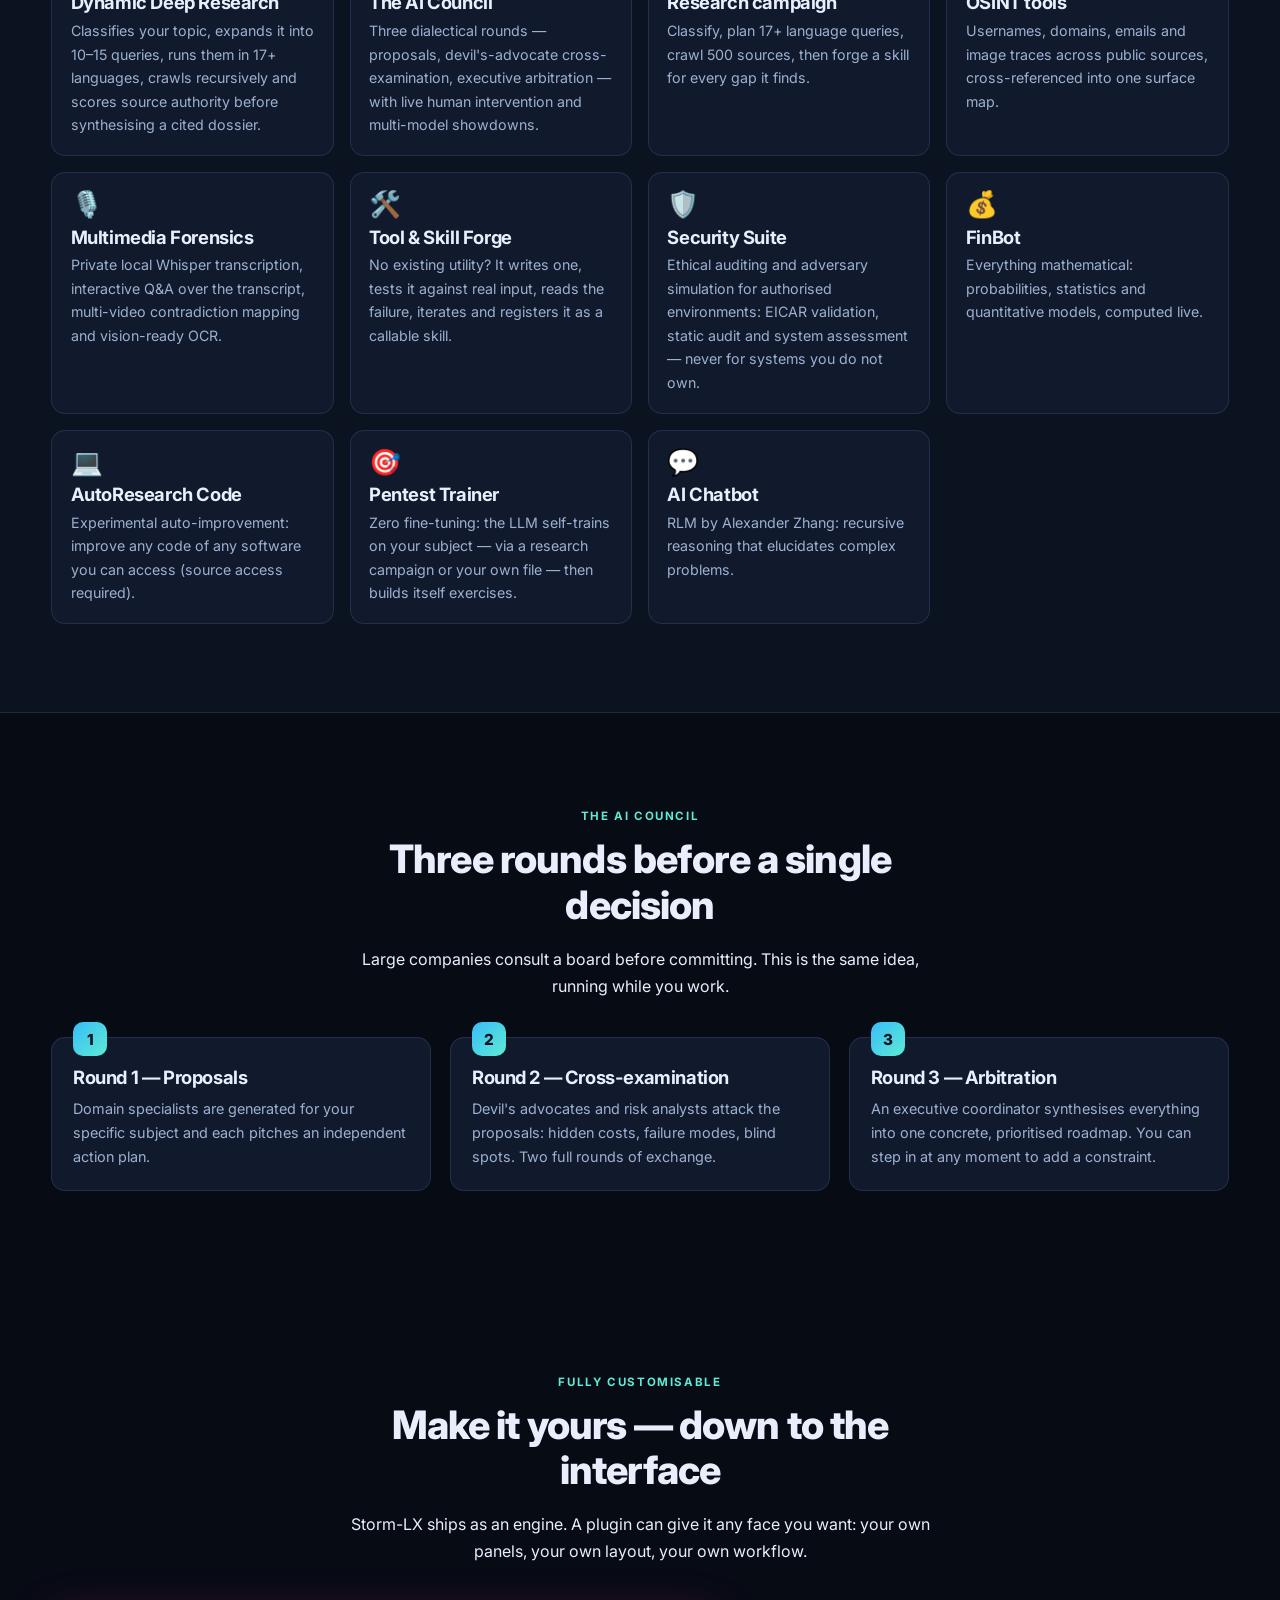
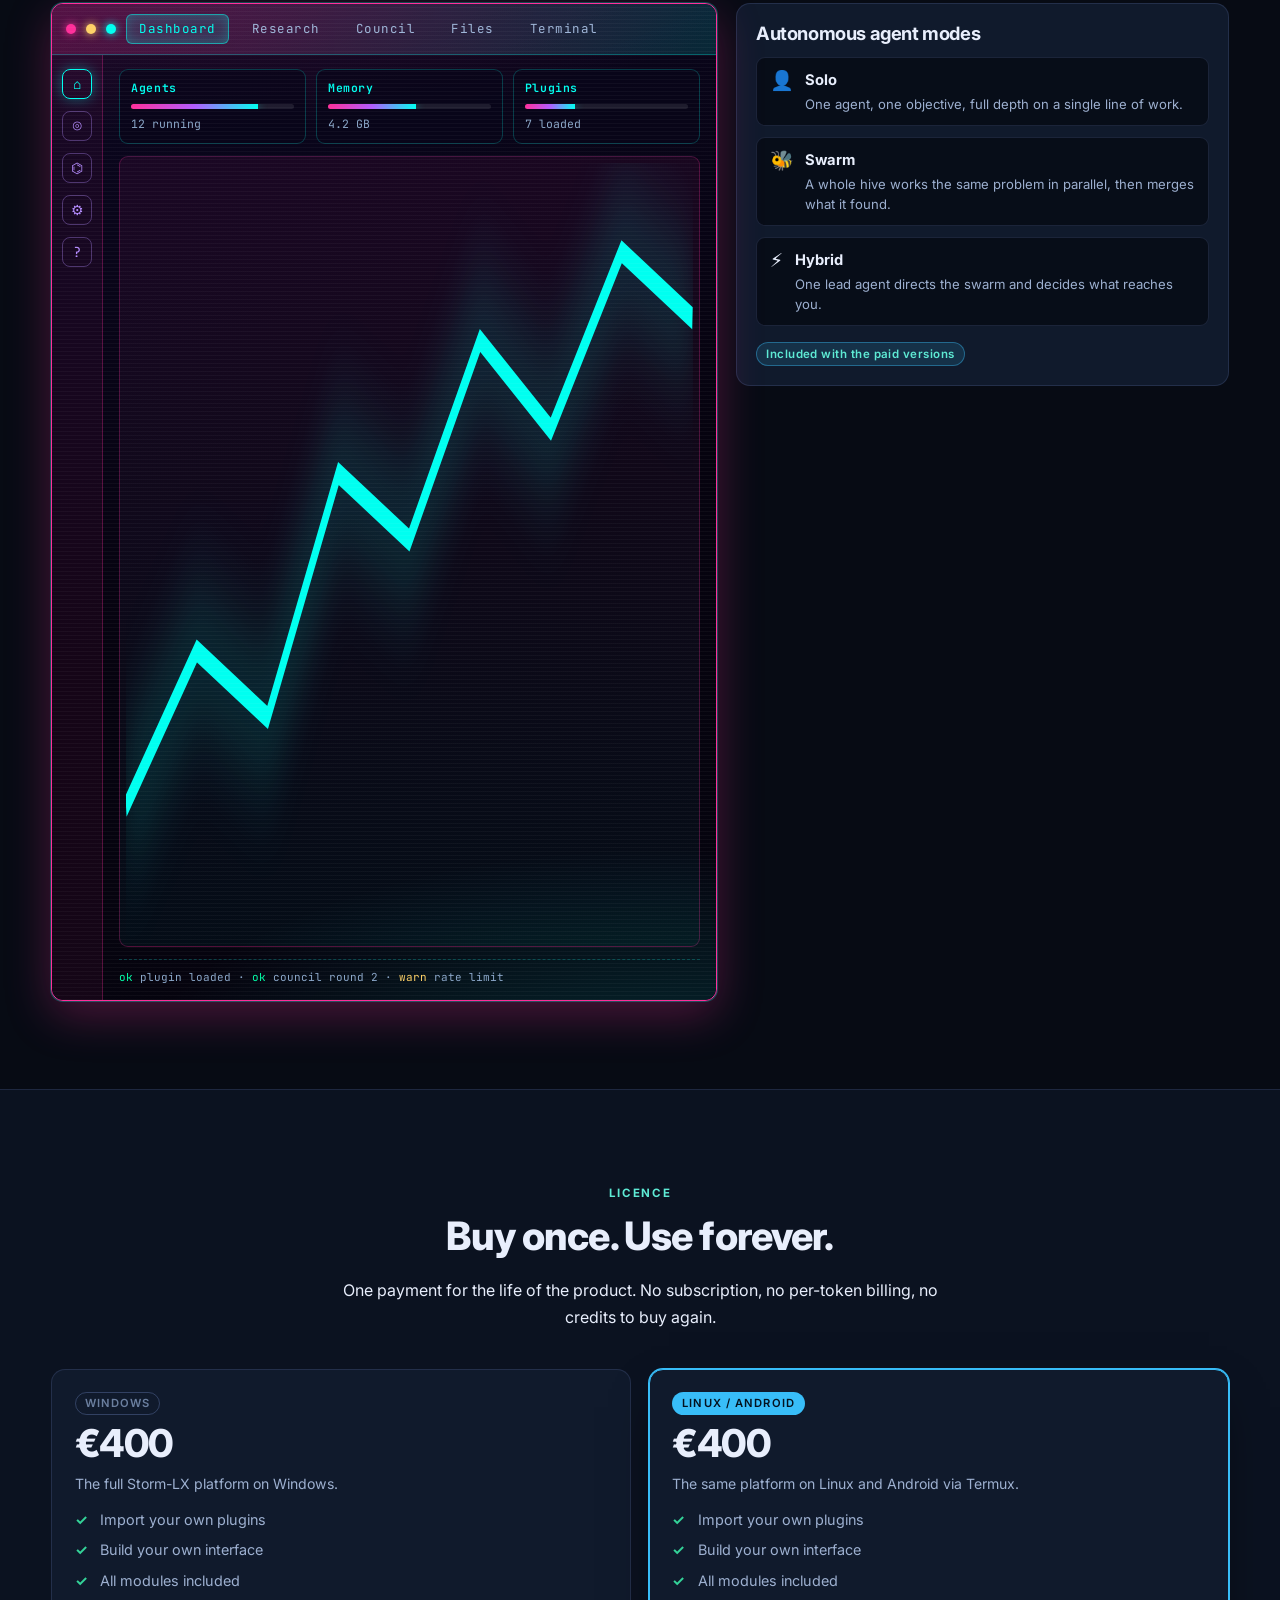
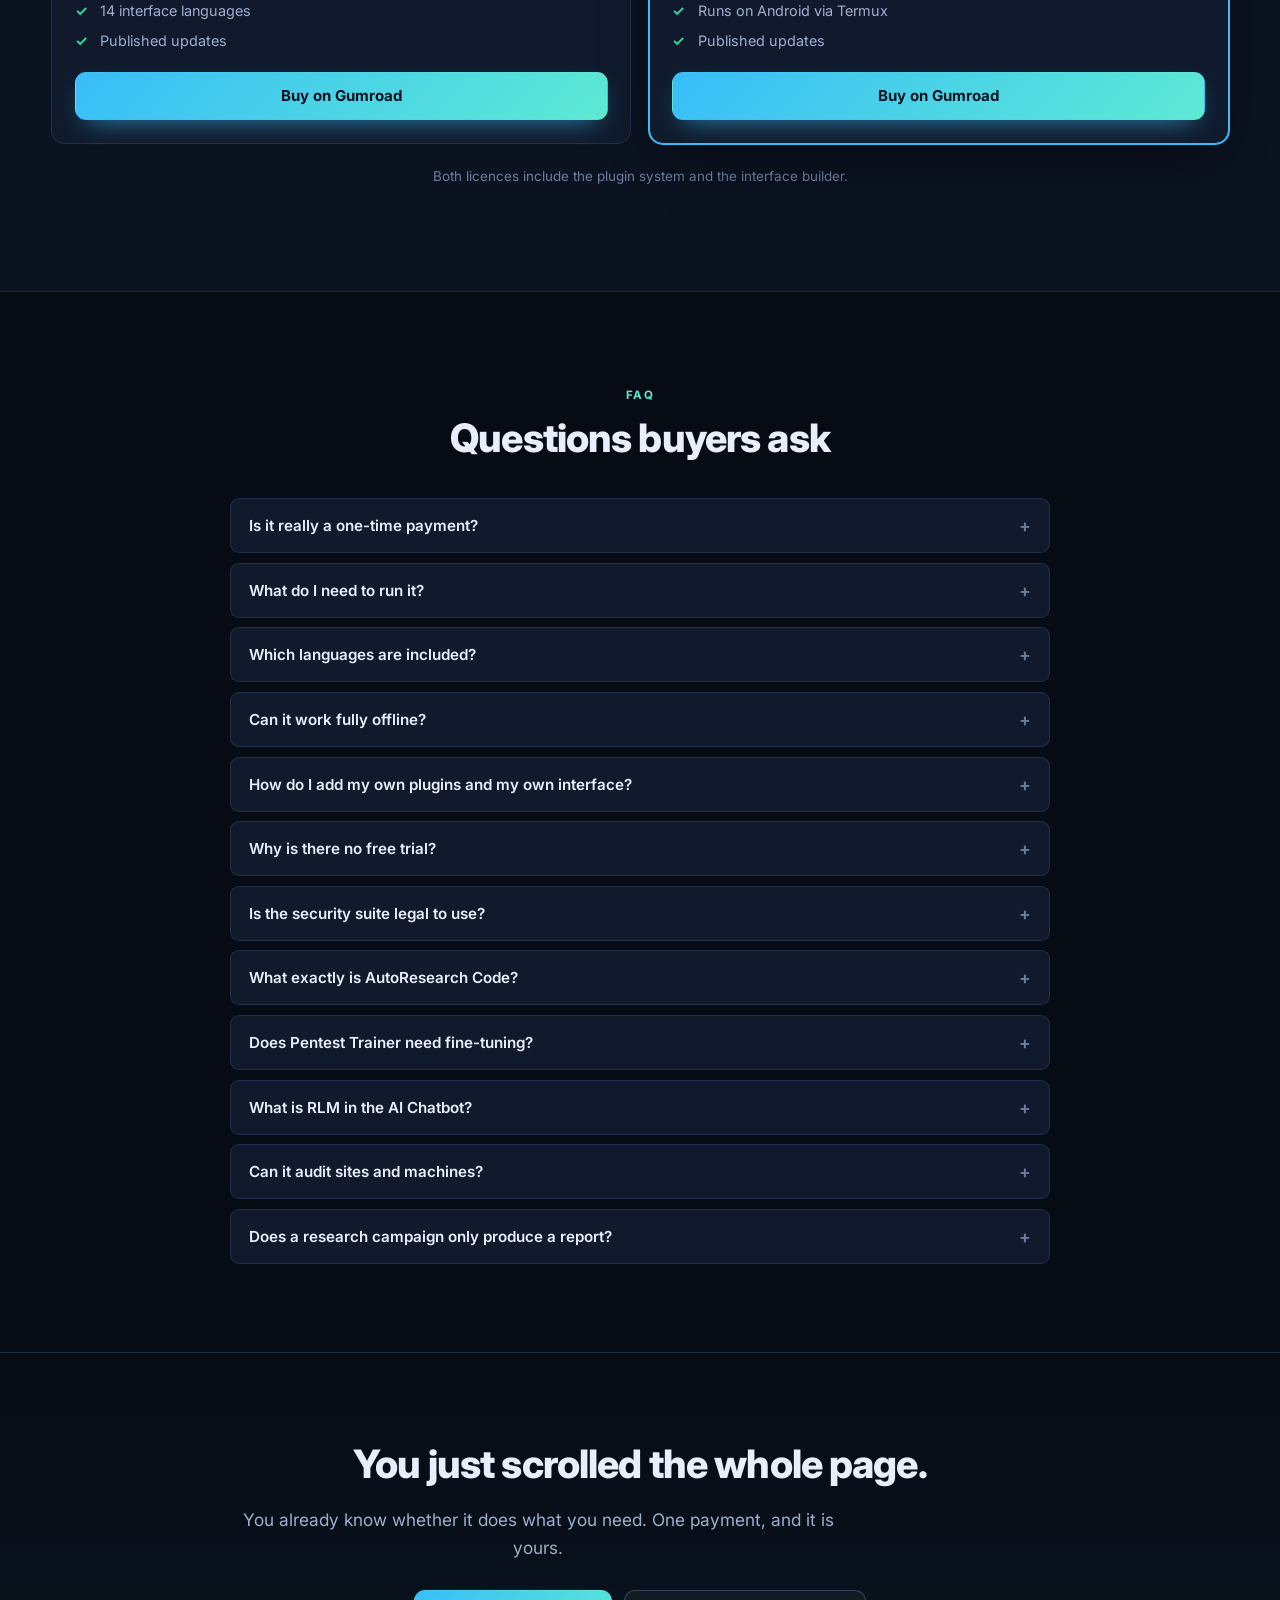
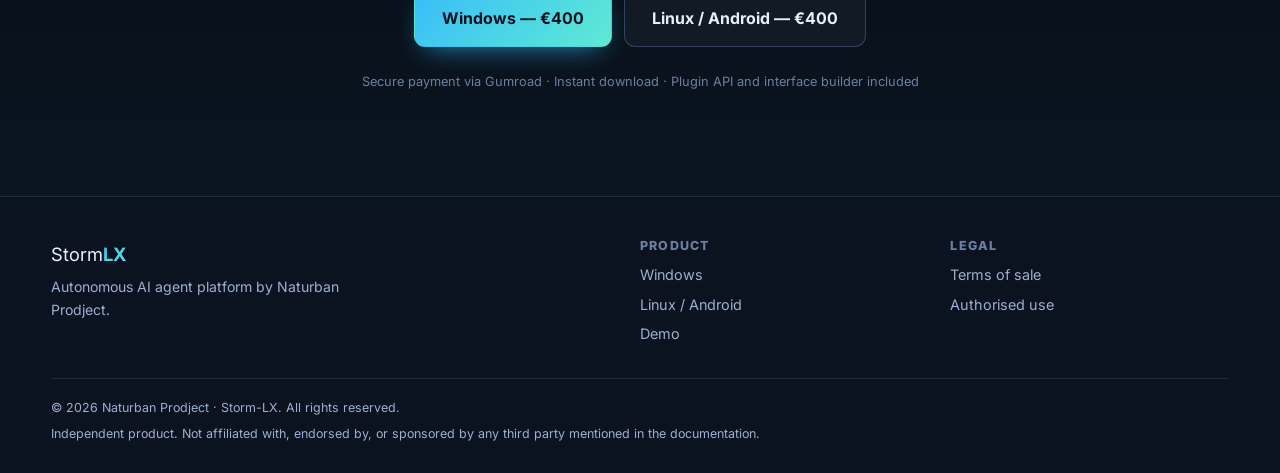
==== commit 2ae0d006: "RLM experimental flags + Bing verification" ====
--- a/index.html
+++ b/index.html
@@ -460,9 +460,9 @@
             <textarea id="chatInput" rows="6" spellcheck="false">Cut cloud costs 30% without losing reliability, keep the team fast, and stay compliant with EU data rules.</textarea>
           </label>
           <button class="btn btn-primary btn-block" id="runChat" data-i18n="chat.run">Elucidate</button>
-          <div class="note note-info">
-            <strong data-i18n="chat.noteTitle">Real local reasoning</strong>
-            <span data-i18n="chat.note">Nothing is sent anywhere: the recursive breakdown runs entirely in this page.</span>
+          <div class="note note-warn">
+            <strong data-i18n="chat.warnTitle">peut etre mal configuré / expérimental</strong>
+            <span data-i18n="chat.warn">RLM is still experimental on this site and currently runs in a deliberately minimal, incomplete configuration: context budgets, recursion depth and model parameters are not tuned, output quality is inconsistent and often wrong, and you may see partial, truncated or confusing breakdowns. Results should be treated as a rough draft to check by hand. Nothing is sent anywhere — the breakdown runs entirely in this page.</span>
           </div>
         </div>
         <div class="panel-main">
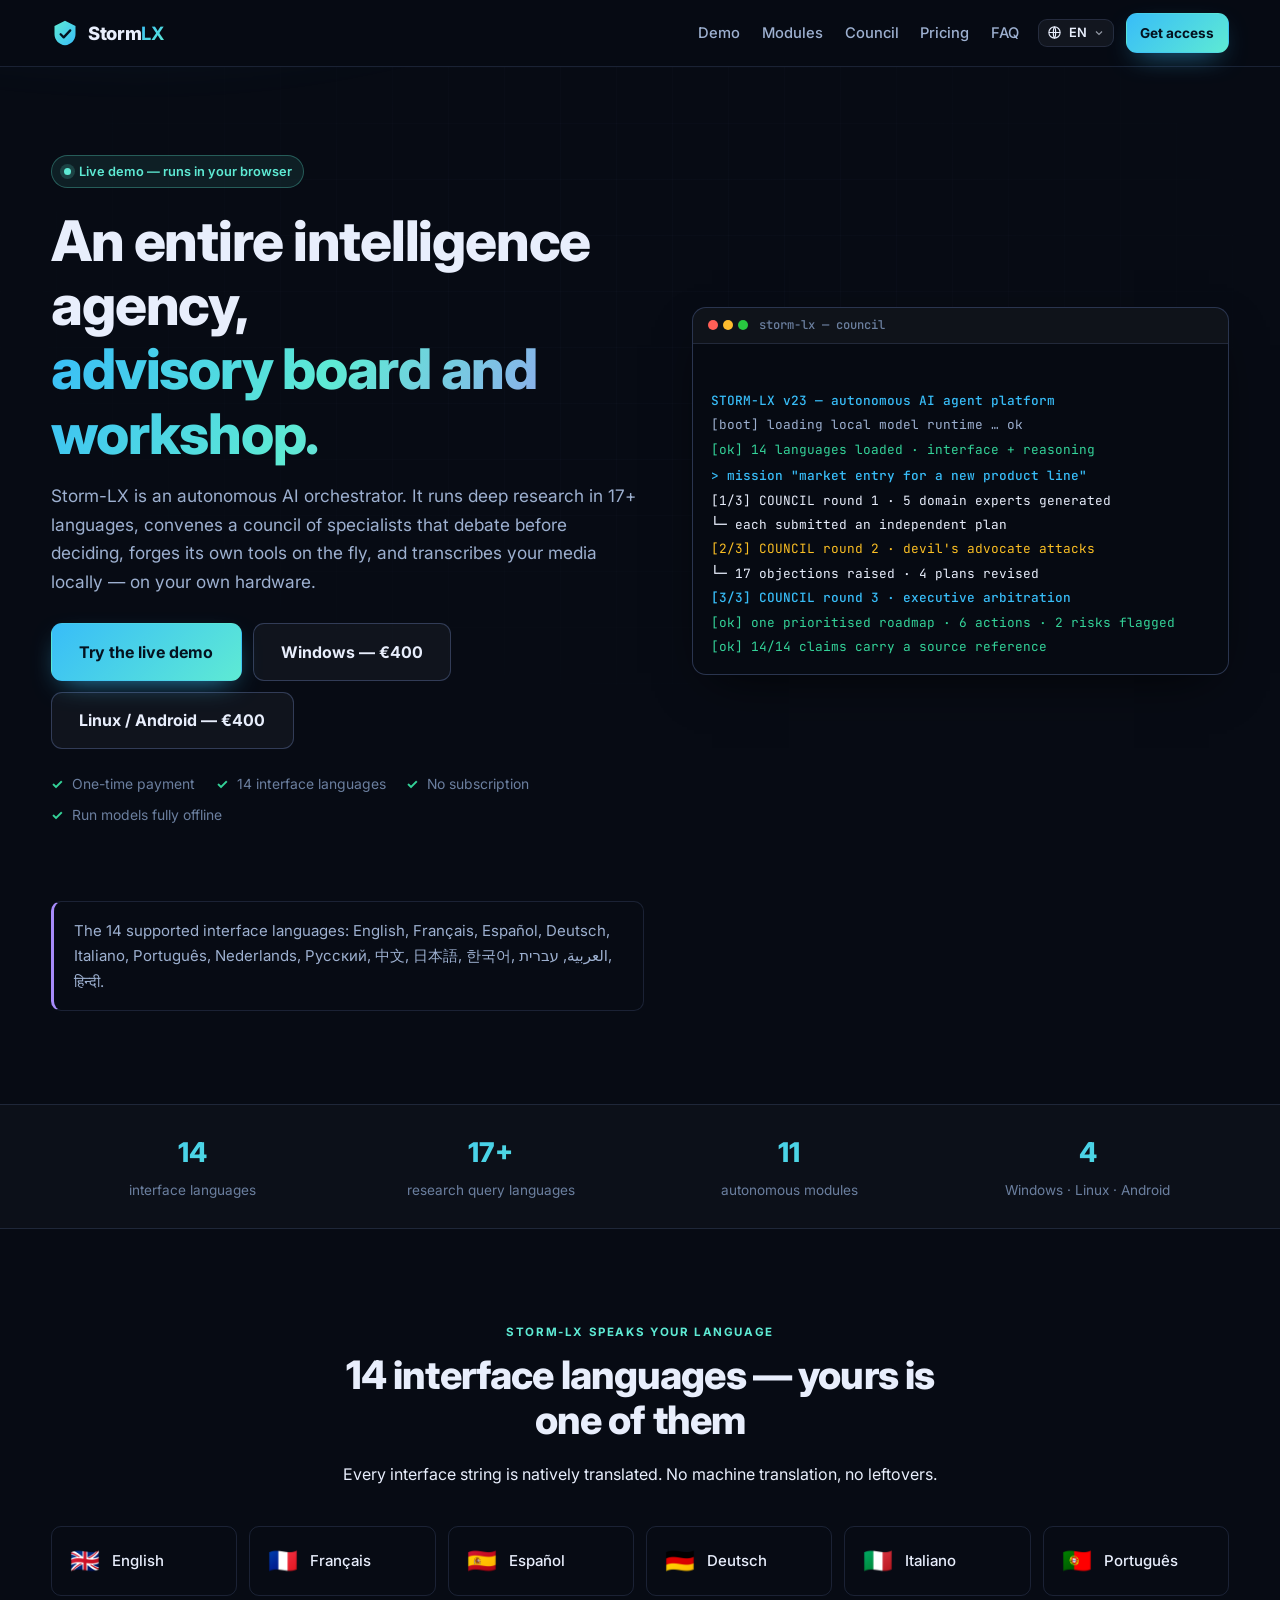
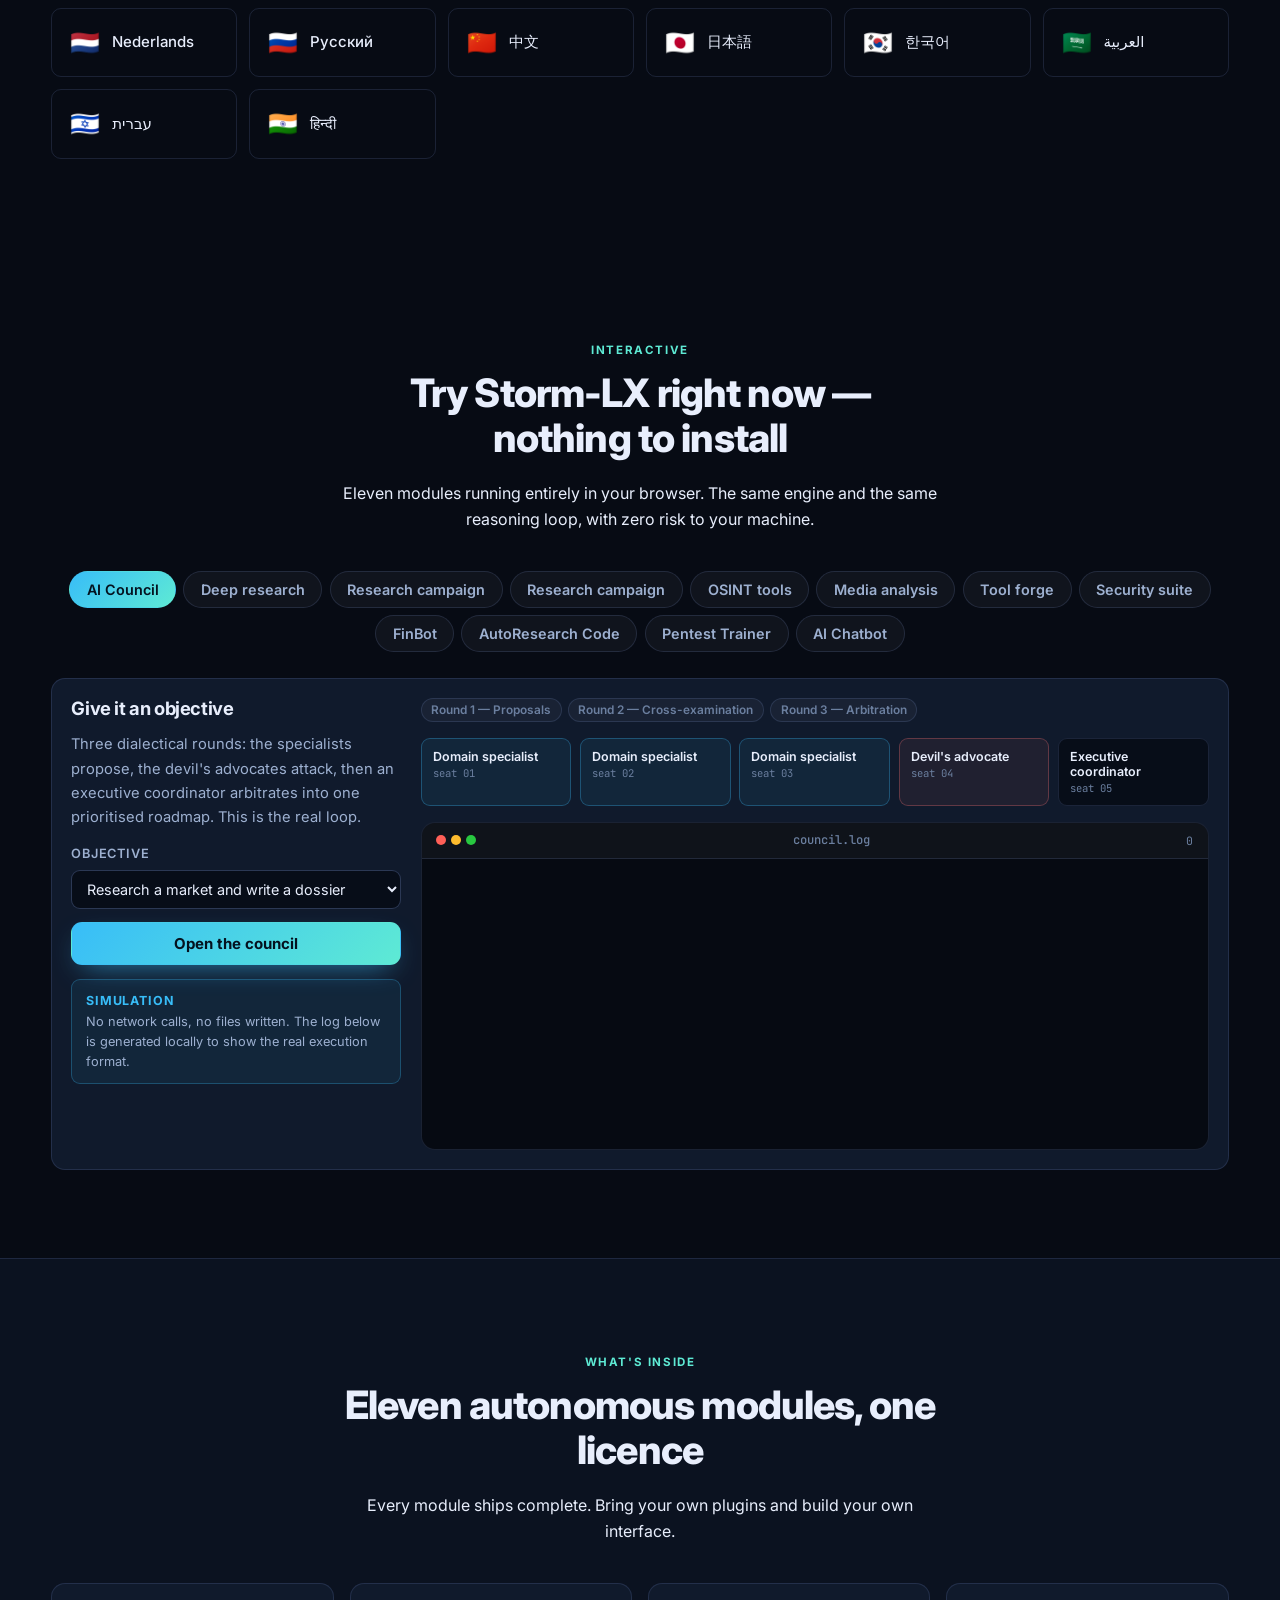
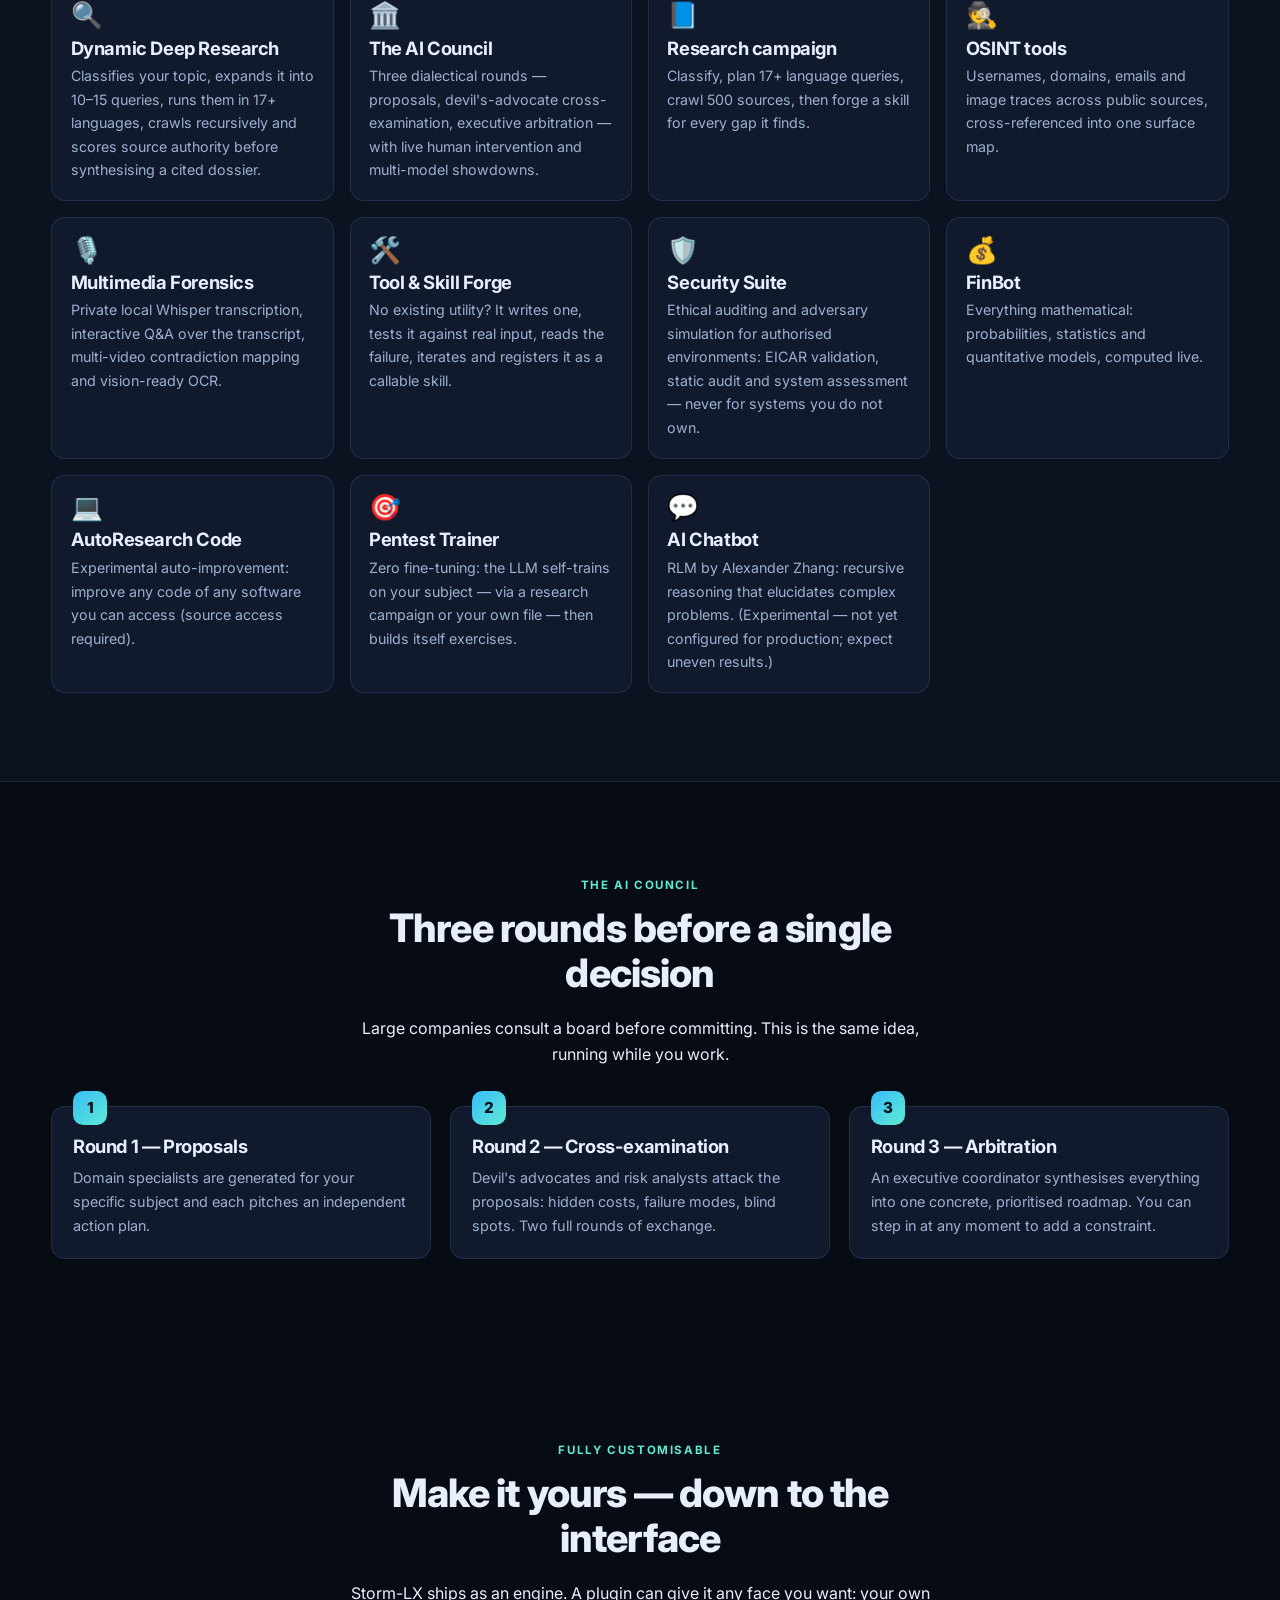
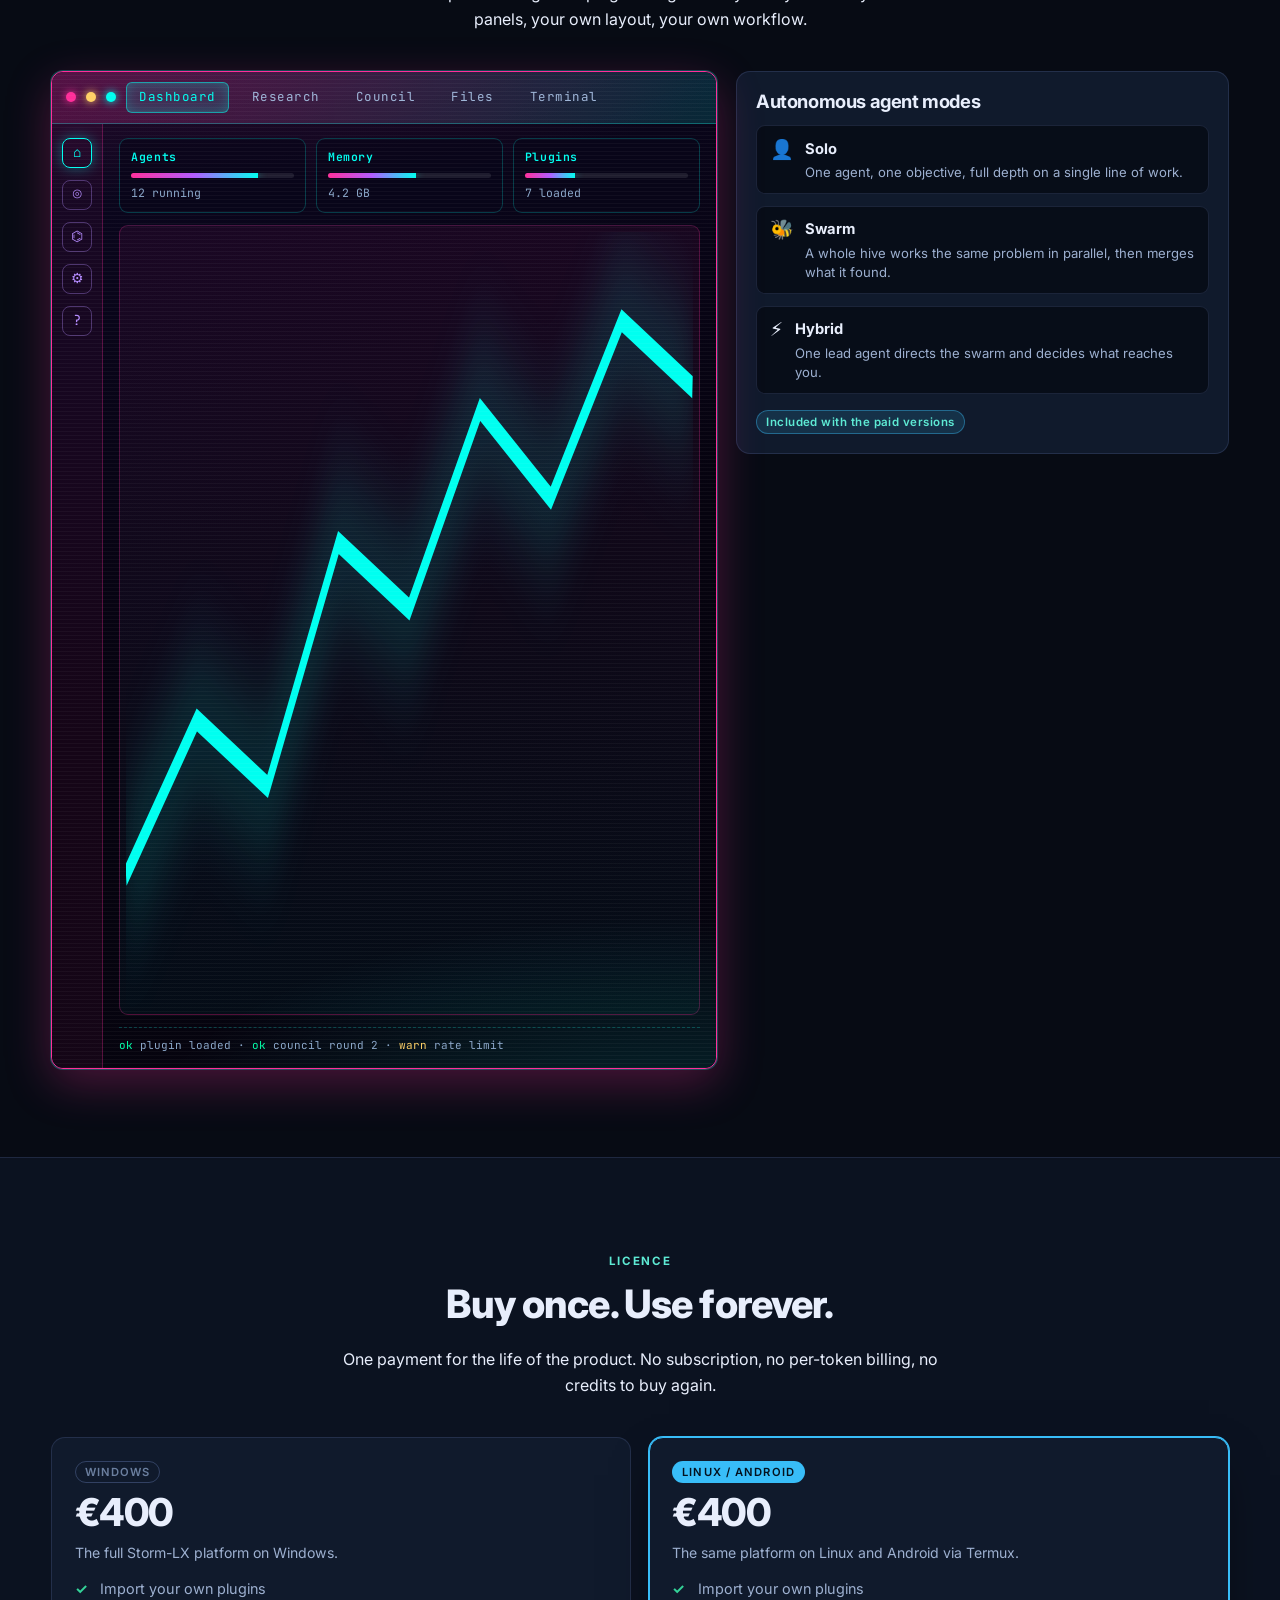
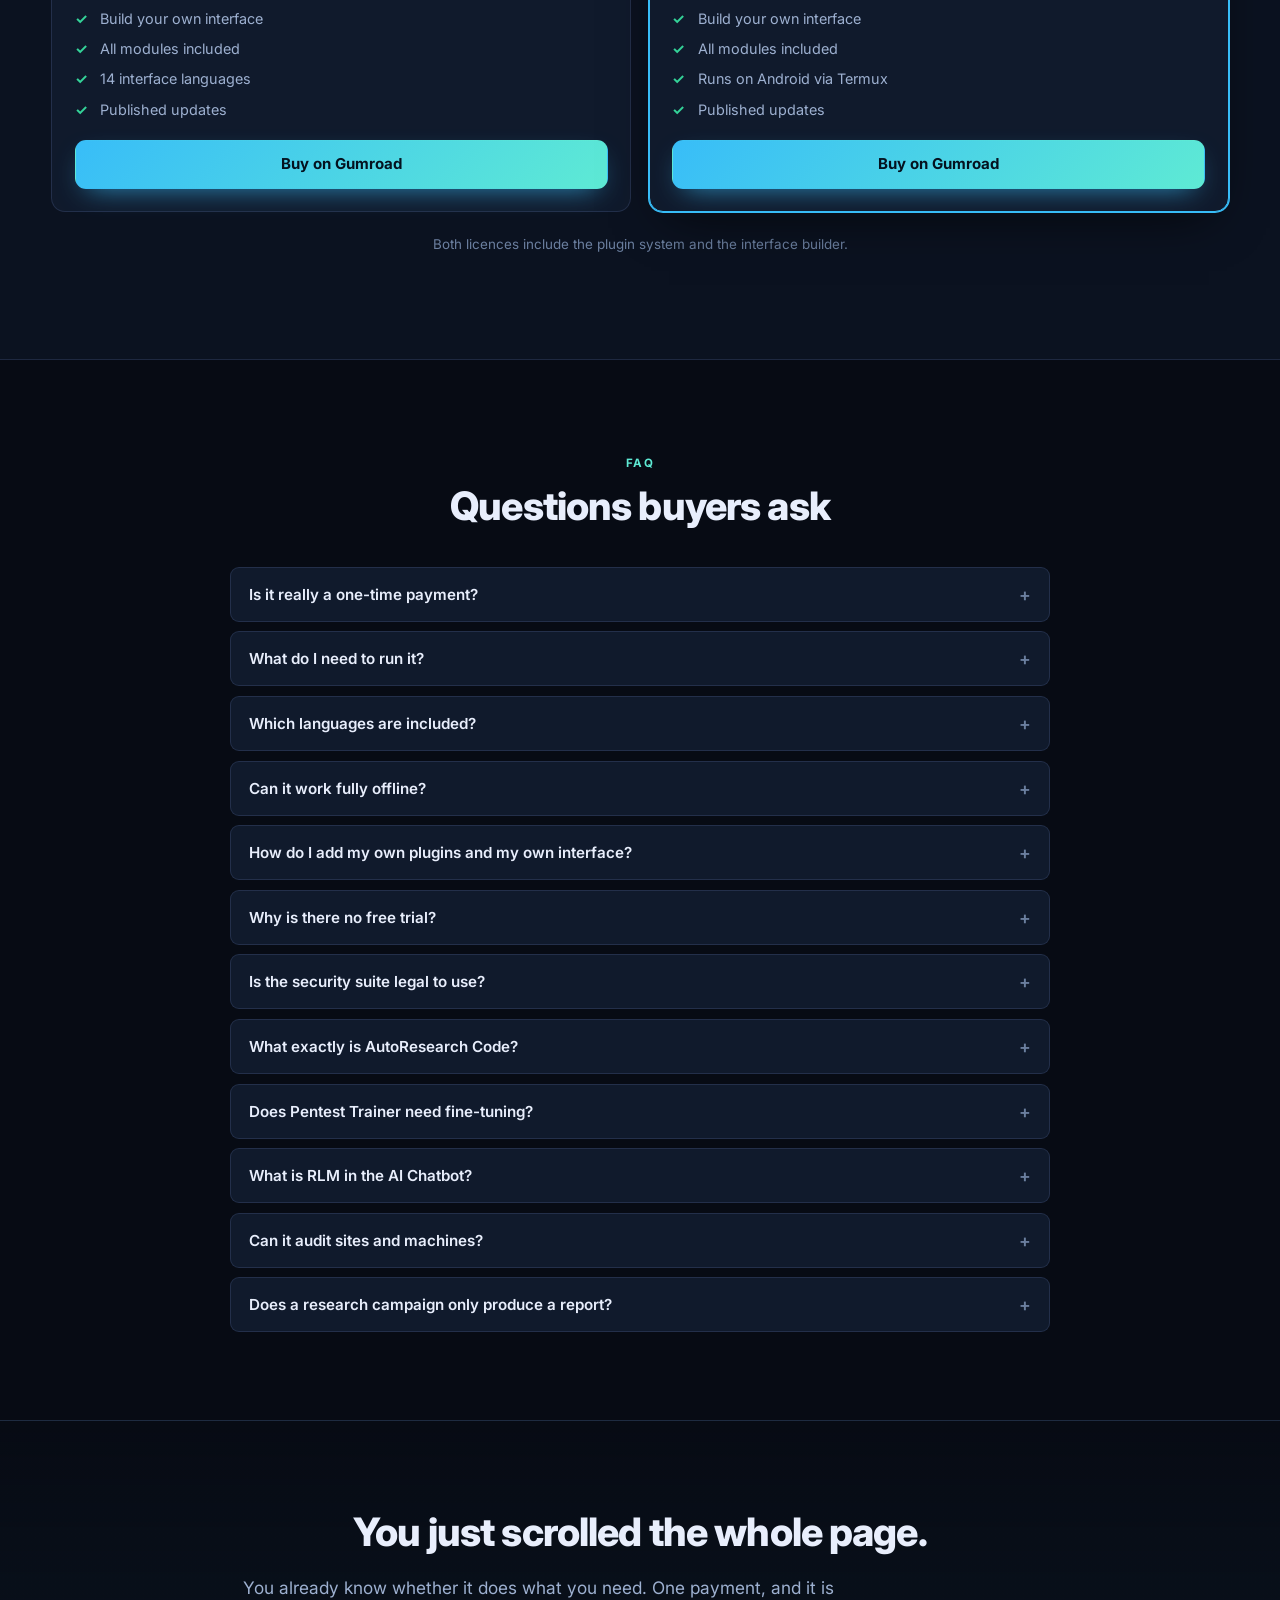
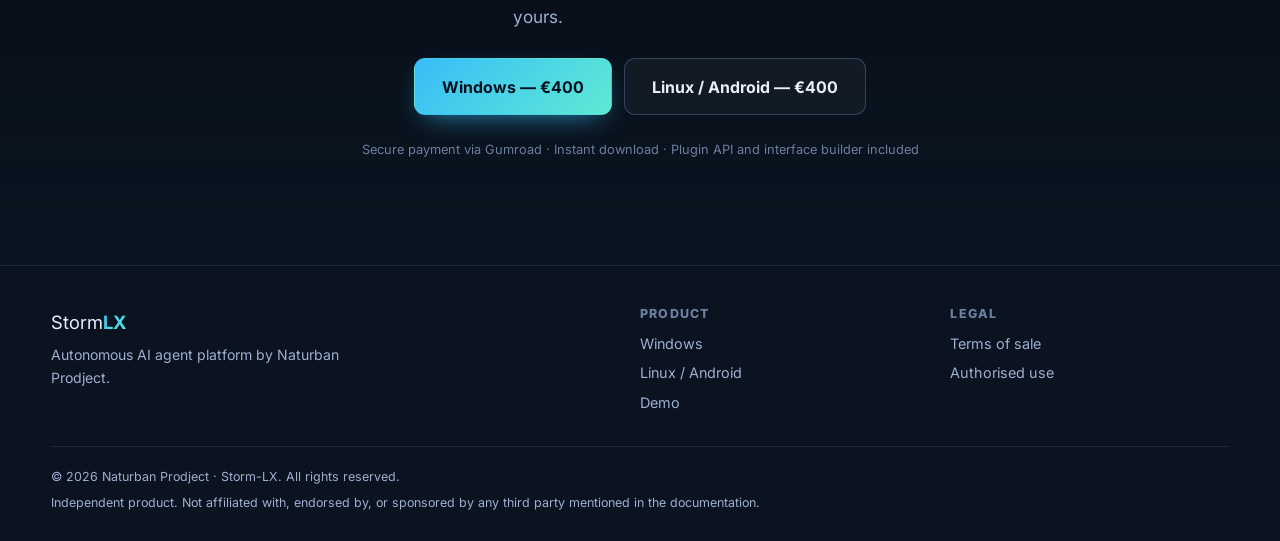
==== commit 7105a723: "Point scripts to root i18n.js + app.js (RLM experimental warning live)" ====
--- a/index.html
+++ b/index.html
@@ -747,7 +747,7 @@
   </div>
 </div>
 
-<script src="assets/js/i18n.js"></script>
-<script src="assets/js/app.js"></script>
+<script src="i18n.js"></script>
+<script src="app.js"></script>
 </body>
 </html>
